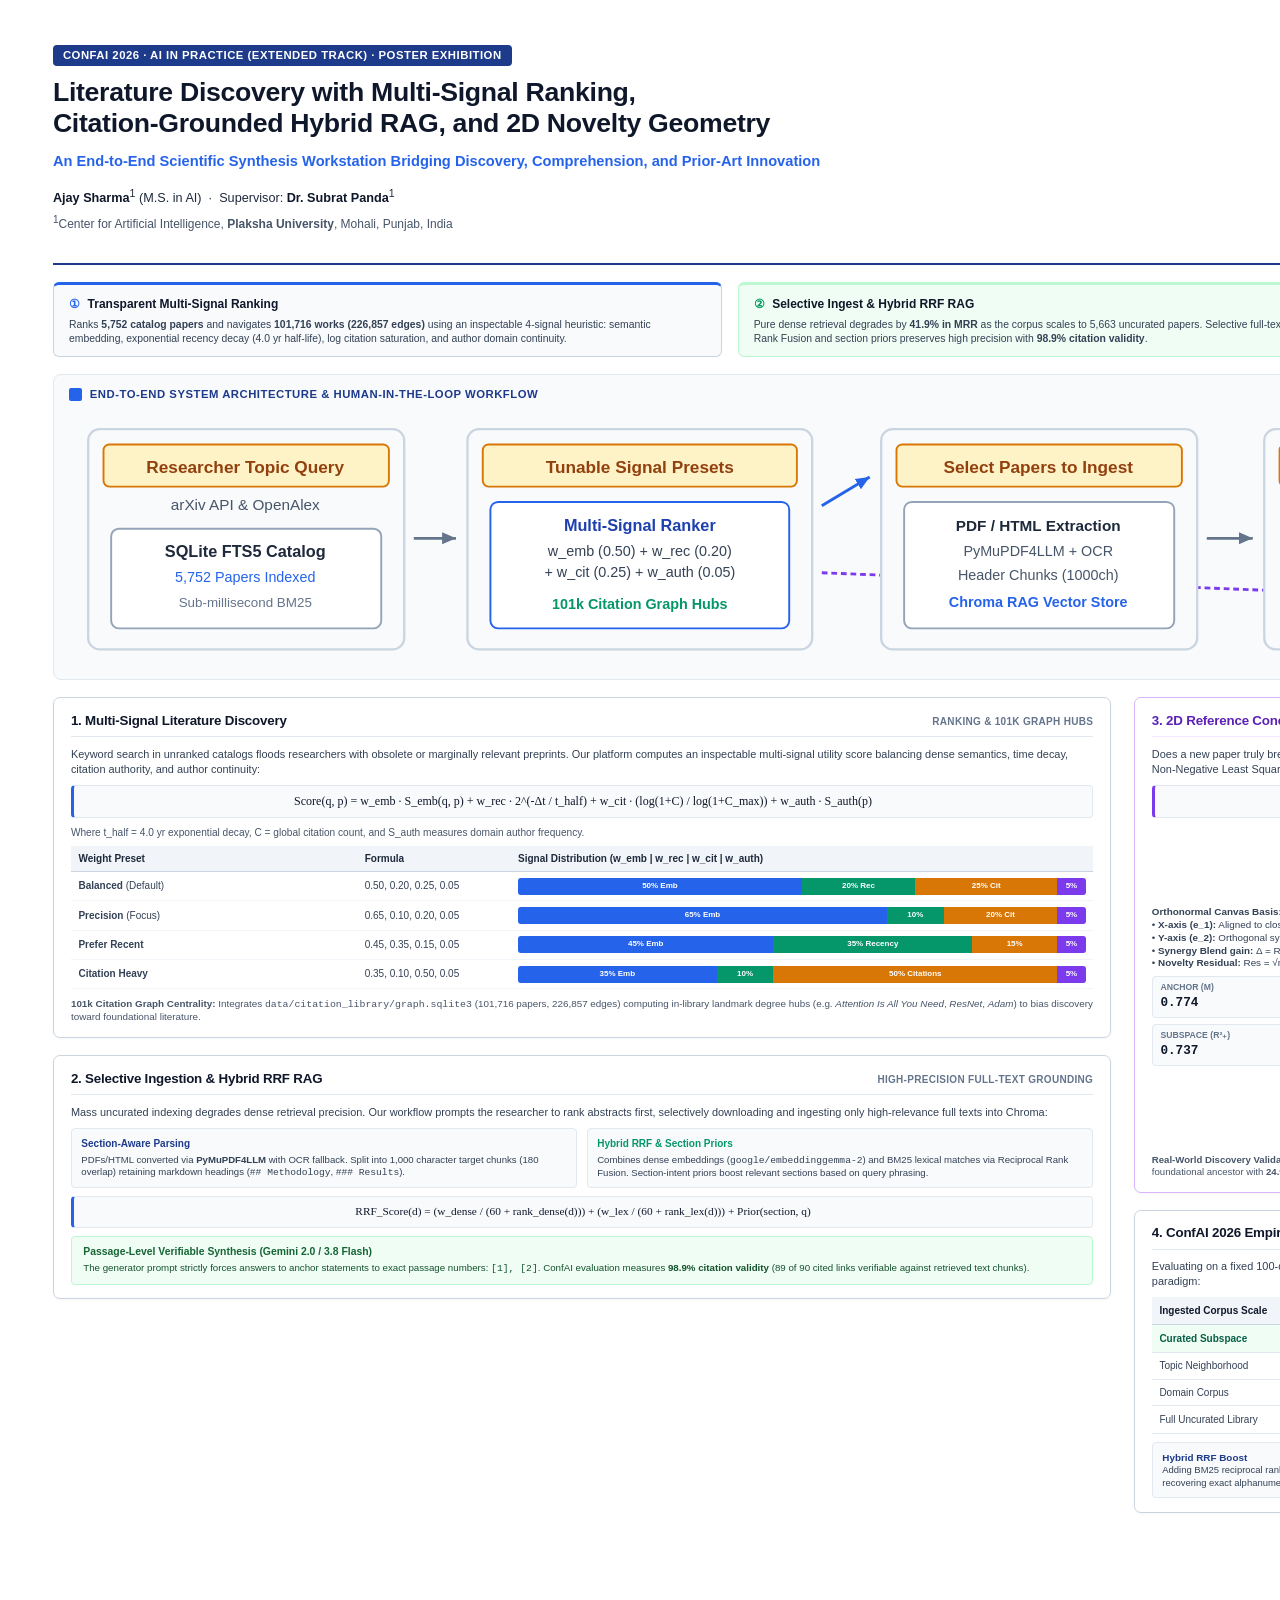
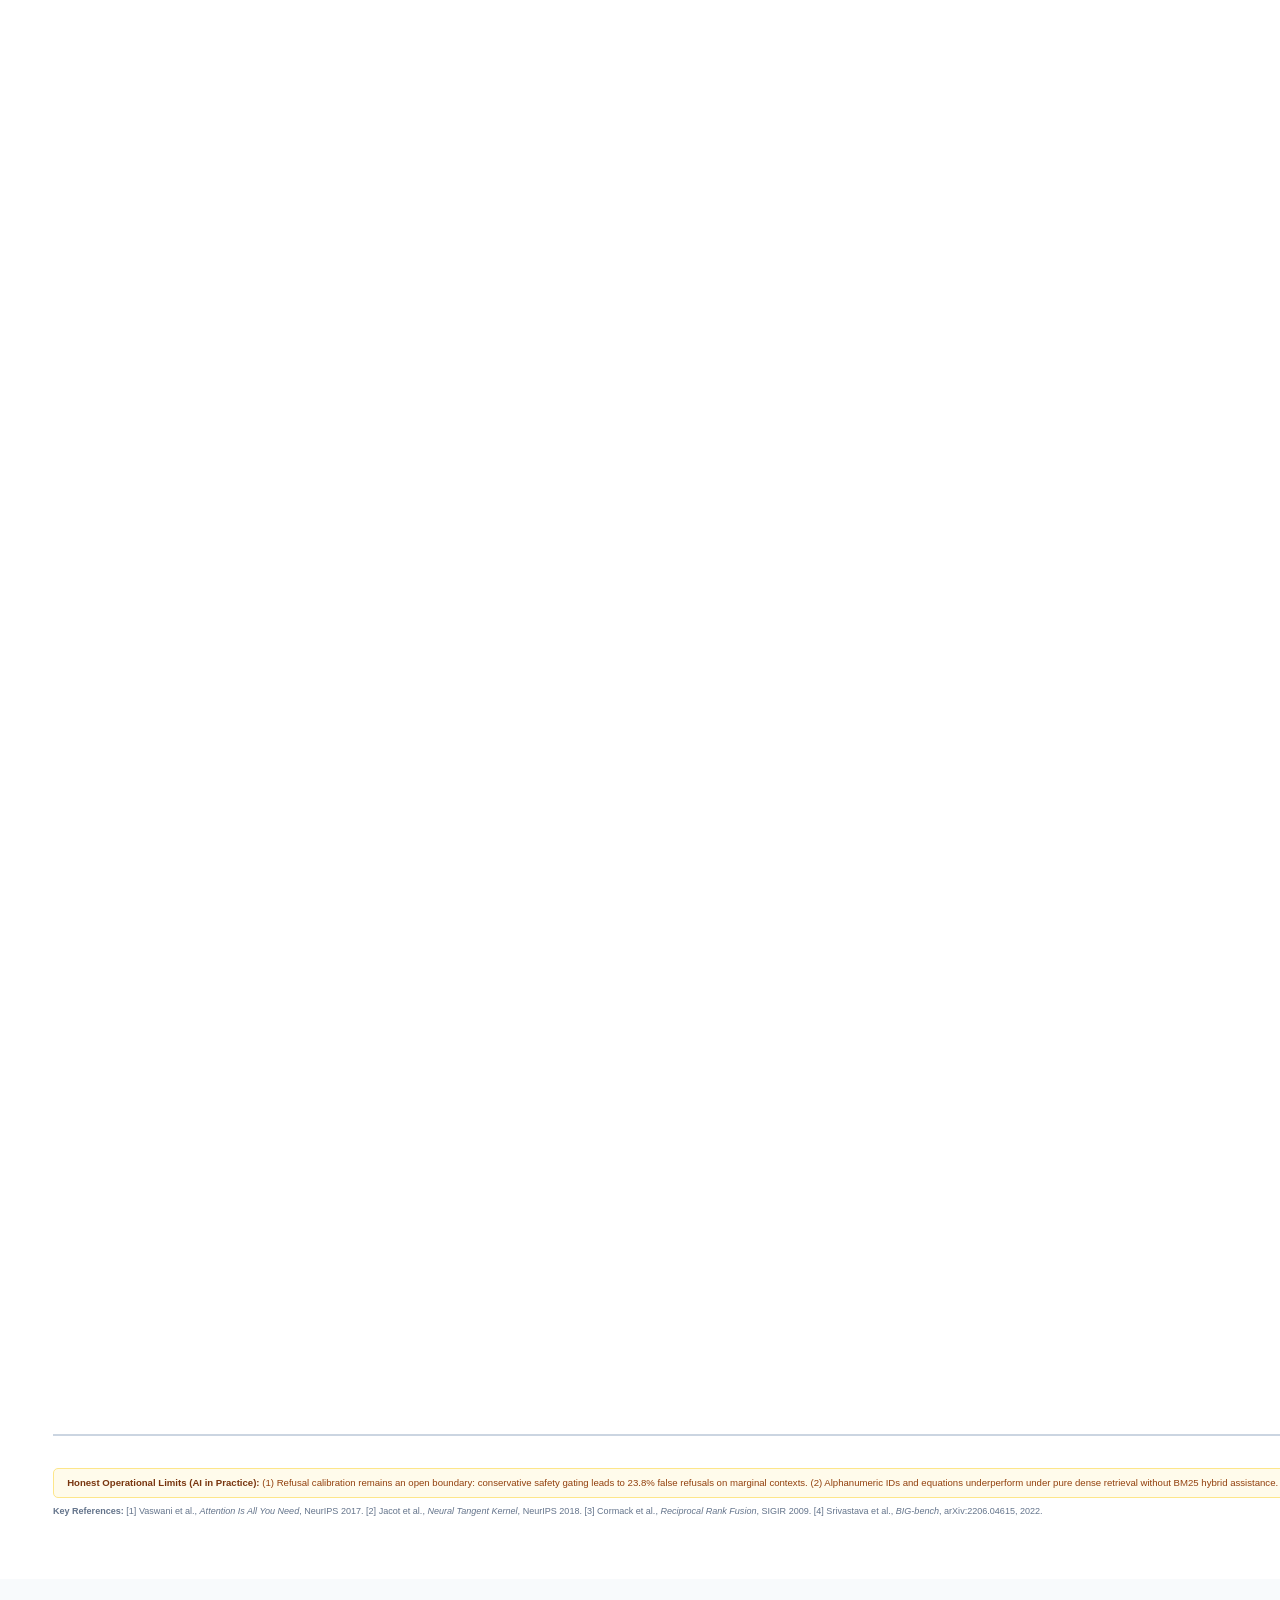
==== docs/confai/poster_2026/poster.html @ 949838c8 "docs(confai): add print-ready A1 poster deliverable package and update batch novelty report Deliver " ====
<!DOCTYPE html>
<html lang="en">
<head>
  <meta charset="UTF-8">
  <title>ConfAI 2026 Poster: Literature Discovery with Multi-Signal Ranking, Hybrid RAG, and 2D Novelty Geometry</title>
  <style>
    @page {
      size: 594mm 841mm;
      margin: 0;
    }
    * {
      box-sizing: border-box;
      margin: 0;
      padding: 0;
      -webkit-print-color-adjust: exact !important;
      print-color-adjust: exact !important;
    }
    body {
      width: 594mm;
      height: 841mm;
      margin: 0 auto;
      background: #f8fafc;
      font-family: -apple-system, BlinkMacSystemFont, "Segoe UI", Roboto, Helvetica, Arial, sans-serif;
      color: #0f172a;
      line-height: 1.35;
      font-size: 8.5pt;
    }
    .poster-container {
      width: 594mm;
      height: 841mm;
      padding: 12mm 14mm;
      display: flex;
      flex-direction: column;
      justify-content: space-between;
      background: #ffffff;
    }

    /* Header styling */
    .header {
      border-bottom: 2.5px solid #1e3a8a;
      padding-bottom: 8mm;
      display: flex;
      justify-content: space-between;
      align-items: flex-start;
      gap: 10mm;
    }
    .header-main {
      flex: 1;
    }
    .event-badge {
      display: inline-block;
      background: #1e3a8a;
      color: #ffffff;
      font-weight: 700;
      font-size: 8.5pt;
      letter-spacing: 0.5px;
      padding: 2.5px 10px;
      border-radius: 4px;
      text-transform: uppercase;
      margin-bottom: 3mm;
    }
    .title {
      font-size: 20pt;
      font-weight: 800;
      color: #0f172a;
      line-height: 1.15;
      margin-bottom: 3.5mm;
      letter-spacing: -0.3px;
    }
    .subtitle {
      font-size: 11pt;
      font-weight: 600;
      color: #2563eb;
      margin-bottom: 4mm;
    }
    .authors-line {
      font-size: 9.5pt;
      color: #1e293b;
    }
    .authors-line strong {
      color: #0f172a;
      font-weight: 700;
    }
    .inst-badge {
      font-size: 9pt;
      color: #475569;
      margin-top: 1.5mm;
    }
    .header-aside {
      display: flex;
      flex-direction: column;
      align-items: flex-end;
      gap: 2mm;
      min-width: 55mm;
    }
    .institution-pill {
      background: #f1f5f9;
      border: 1px solid #cbd5e1;
      padding: 3mm 5mm;
      border-radius: 6px;
      text-align: right;
    }
    .institution-pill .inst-name {
      font-weight: 800;
      font-size: 10pt;
      color: #0f172a;
    }
    .institution-pill .inst-dept {
      font-size: 8pt;
      color: #64748b;
    }

    /* Key Takeaways Bar */
    .takeaways-strip {
      display: grid;
      grid-template-columns: 1fr 1.15fr 1fr;
      gap: 4mm;
      margin: 4.5mm 0;
    }
    .takeaway-card {
      background: #f8fafc;
      border: 1.2px solid #cbd5e1;
      border-top: 3.5px solid #2563eb;
      border-radius: 6px;
      padding: 3mm 4mm;
    }
    .takeaway-card.accent {
      border-top-color: #059669;
      background: #f0fdf4;
      border-color: #bbf7d0;
    }
    .takeaway-card.novelty {
      border-top-color: #7c3aed;
      background: #faf5ff;
      border-color: #e9d5ff;
    }
    .takeaway-title {
      font-weight: 700;
      font-size: 9pt;
      color: #0f172a;
      margin-bottom: 1.5mm;
      display: flex;
      align-items: center;
      gap: 2mm;
    }
    .takeaway-desc {
      font-size: 7.8pt;
      color: #334155;
      line-height: 1.3;
    }

    /* Hero SVG Diagram Banner */
    .hero-banner {
      background: #f8fafc;
      border: 1.2px solid #e2e8f0;
      border-radius: 8px;
      padding: 3mm 4mm;
      margin-bottom: 4.5mm;
    }
    .section-tag {
      display: flex;
      justify-content: space-between;
      align-items: center;
      margin-bottom: 2mm;
    }
    .section-tag-title {
      font-size: 8.5pt;
      font-weight: 800;
      text-transform: uppercase;
      letter-spacing: 0.5px;
      color: #1e3a8a;
      display: flex;
      align-items: center;
      gap: 2mm;
    }
    .section-tag-title::before {
      content: "";
      width: 3.5mm;
      height: 3.5mm;
      background: #2563eb;
      border-radius: 2px;
    }
    .hero-legend {
      display: flex;
      gap: 4mm;
      font-size: 7.5pt;
      font-weight: 600;
    }
    .legend-item {
      display: flex;
      align-items: center;
      gap: 1.5mm;
    }
    .legend-box {
      width: 3mm;
      height: 3mm;
      border-radius: 2px;
    }
    .legend-human { background: #fef3c7; border: 1px solid #d97706; }
    .legend-auto { background: #dbeafe; border: 1px solid #2563eb; }
    .legend-storage { background: #e2e8f0; border: 1px solid #64748b; }

    /* Main Columns Layout */
    .main-columns {
      display: grid;
      grid-template-columns: 1fr 1fr;
      gap: 6mm;
      flex: 1;
    }
    .col {
      display: flex;
      flex-direction: column;
      gap: 4.5mm;
    }

    /* Panel Card Styles */
    .panel-card {
      background: #ffffff;
      border: 1.2px solid #cbd5e1;
      border-radius: 7px;
      padding: 3.5mm 4.5mm;
      box-shadow: 0 1px 3px rgba(15, 23, 42, 0.04);
    }
    .panel-header {
      border-bottom: 1.5px solid #e2e8f0;
      padding-bottom: 1.8mm;
      margin-bottom: 2.5mm;
      display: flex;
      justify-content: space-between;
      align-items: baseline;
    }
    .panel-title {
      font-size: 10pt;
      font-weight: 800;
      color: #0f172a;
      letter-spacing: -0.2px;
      display: flex;
      align-items: center;
      gap: 2mm;
    }
    .panel-kicker {
      font-size: 7.5pt;
      font-weight: 600;
      color: #64748b;
      text-transform: uppercase;
      letter-spacing: 0.3px;
    }

    /* Content Typography & Math */
    p.lead-text {
      font-size: 8.2pt;
      color: #334155;
      margin-bottom: 2.2mm;
      line-height: 1.35;
    }
    .formula-box {
      background: #f8fafc;
      border: 1px solid #e2e8f0;
      border-left: 3.5px solid #2563eb;
      border-radius: 4px;
      padding: 2mm 3.5mm;
      margin: 2mm 0;
      font-family: "Cambria Math", "STIX Two Math", "Times New Roman", serif;
      font-size: 9pt;
      color: #0f172a;
      display: flex;
      justify-content: center;
      align-items: center;
    }
    .formula-explanation {
      font-size: 7.6pt;
      color: #475569;
      line-height: 1.3;
      margin-bottom: 2mm;
    }

    /* Visual Weight Bars */
    .preset-table {
      width: 100%;
      border-collapse: collapse;
      margin-top: 1.5mm;
      font-size: 7.5pt;
    }
    .preset-table th {
      background: #f1f5f9;
      text-align: left;
      padding: 1.5mm 2mm;
      font-weight: 700;
      color: #1e293b;
      border-bottom: 1px solid #cbd5e1;
    }
    .preset-table td {
      padding: 1.5mm 2mm;
      border-bottom: 1px solid #f1f5f9;
      color: #334155;
    }
    .bar-wrap {
      display: flex;
      height: 4.5mm;
      border-radius: 3px;
      overflow: hidden;
      width: 100%;
      background: #e2e8f0;
    }
    .bar-seg {
      height: 100%;
      display: flex;
      align-items: center;
      justify-content: center;
      font-size: 6pt;
      font-weight: 700;
      color: #ffffff;
    }
    .seg-emb { background: #2563eb; }
    .seg-rec { background: #059669; }
    .seg-cit { background: #d97706; }
    .seg-auth { background: #7c3aed; }

    /* Data Tables */
    .data-table {
      width: 100%;
      border-collapse: collapse;
      font-size: 7.5pt;
      margin: 1.5mm 0;
    }
    .data-table th {
      background: #f1f5f9;
      padding: 1.8mm 2mm;
      text-align: left;
      font-weight: 700;
      color: #0f172a;
      border-bottom: 1.5px solid #cbd5e1;
    }
    .data-table td {
      padding: 1.6mm 2mm;
      border-bottom: 1px solid #e2e8f0;
      color: #334155;
    }
    .data-table tr.highlight {
      background: #f0fdf4;
      font-weight: 700;
    }
    .data-table tr.highlight td {
      color: #065f46;
    }
    .badge-win {
      display: inline-block;
      background: #dcfce7;
      color: #166534;
      padding: 1px 4px;
      border-radius: 3px;
      font-weight: 700;
      font-size: 6.5pt;
    }
    .badge-drop {
      display: inline-block;
      background: #fee2e2;
      color: #991b1b;
      padding: 1px 4px;
      border-radius: 3px;
      font-weight: 700;
      font-size: 6.5pt;
    }

    /* 2D Novelty Cone Layout */
    .novelty-grid {
      display: grid;
      grid-template-columns: 1fr 1.05fr;
      gap: 3.5mm;
      align-items: center;
    }
    .metric-pills {
      display: grid;
      grid-template-columns: 1fr 1fr;
      gap: 1.5mm;
      margin-top: 1.5mm;
    }
    .metric-pill {
      background: #f8fafc;
      border: 1px solid #e2e8f0;
      padding: 1.5mm 2mm;
      border-radius: 4px;
    }
    .metric-pill-label {
      font-size: 6.5pt;
      font-weight: 700;
      color: #64748b;
      text-transform: uppercase;
    }
    .metric-pill-val {
      font-size: 9.5pt;
      font-weight: 800;
      color: #0f172a;
      font-family: monospace;
    }

    /* Footer Strip */
    .footer-strip {
      border-top: 2px solid #cbd5e1;
      padding-top: 4.5mm;
      margin-top: 4mm;
      display: flex;
      justify-content: space-between;
      align-items: center;
      gap: 6mm;
    }
    .footer-left {
      flex: 1;
    }
    .limits-box {
      background: #fffbeb;
      border: 1px solid #fde68a;
      border-radius: 5px;
      padding: 2mm 3.5mm;
      font-size: 7.2pt;
      color: #92400e;
      line-height: 1.35;
      margin-bottom: 2mm;
    }
    .limits-box strong {
      color: #78350f;
    }
    .refs-line {
      font-size: 6.8pt;
      color: #64748b;
      line-height: 1.3;
    }
    .footer-qrs {
      display: flex;
      gap: 5mm;
      align-items: center;
    }
    .qr-block {
      display: flex;
      flex-direction: column;
      align-items: center;
      gap: 1.2mm;
    }
    .qr-svg {
      width: 17mm;
      height: 17mm;
      padding: 0.8mm;
      background: #ffffff;
      border: 1px solid #cbd5e1;
      border-radius: 4px;
    }
    .qr-label {
      font-size: 6.5pt;
      font-weight: 700;
      color: #1e293b;
      text-align: center;
    }
  </style>
</head>
<body>

<div class="poster-container">

  <!-- 1. HEADER -->
  <header class="header">
    <div class="header-main">
      <div class="event-badge">ConfAI 2026 · AI in Practice (Extended Track) · Poster Exhibition</div>
      <h1 class="title">Literature Discovery with Multi-Signal Ranking,<br>Citation-Grounded Hybrid RAG, and 2D Novelty Geometry</h1>
      <div class="subtitle">An End-to-End Scientific Synthesis Workstation Bridging Discovery, Comprehension, and Prior-Art Innovation</div>
      <div class="authors-line">
        <strong>Ajay Sharma</strong><sup>1</sup> (M.S. in AI) &nbsp;·&nbsp;
        Supervisor: <strong>Dr. Subrat Panda</strong><sup>1</sup>
      </div>
      <div class="inst-badge">
        <sup>1</sup>Center for Artificial Intelligence, <strong>Plaksha University</strong>, Mohali, Punjab, India
      </div>
    </div>
    <div class="header-aside">
      <div class="institution-pill">
        <div class="inst-name">Plaksha University</div>
        <div class="inst-dept">M.S. in Artificial Intelligence</div>
      </div>
      <div style="font-size: 7.5pt; color: #64748b; font-weight: 600; margin-top: 1mm;">
        Track: AI in Practice &nbsp;•&nbsp; 2026
      </div>
    </div>
  </header>

  <!-- 2. KEY TAKEAWAYS STRIP -->
  <div class="takeaways-strip">
    <div class="takeaway-card">
      <div class="takeaway-title">
        <span style="color:#2563eb;">①</span> Transparent Multi-Signal Ranking
      </div>
      <div class="takeaway-desc">
        Ranks <strong>5,752 catalog papers</strong> and navigates <strong>101,716 works (226,857 edges)</strong> using an inspectable 4-signal heuristic: semantic embedding, exponential recency decay (4.0 yr half-life), log citation saturation, and author domain continuity.
      </div>
    </div>
    <div class="takeaway-card accent">
      <div class="takeaway-title">
        <span style="color:#059669;">②</span> Selective Ingest &amp; Hybrid RRF RAG
      </div>
      <div class="takeaway-desc">
        Pure dense retrieval degrades by <strong>41.9% in MRR</strong> as the corpus scales to 5,663 uncurated papers. Selective full-text ingestion with dense + BM25 Reciprocal Rank Fusion and section priors preserves high precision with <strong>98.9% citation validity</strong>.
      </div>
    </div>
    <div class="takeaway-card novelty">
      <div class="takeaway-title">
        <span style="color:#7c3aed;">③</span> 2D Reference Cone Geometry
      </div>
      <div class="takeaway-desc">
        Non-Negative Least Squares (NNLS) cone projection into cited references decomposes paper innovation into Closest Parent (m), Multi-Parent Synergy Blend (&Delta;), Subspace Energy (R²₊), and Orthogonal Novelty Residual Gap (&radic;1-R²₊).
      </div>
    </div>
  </div>

  <!-- 3. HERO PIPELINE FIGURE (VECTOR SVG) -->
  <div class="hero-banner">
    <div class="section-tag">
      <div class="section-tag-title">End-to-End System Architecture &amp; Human-in-the-Loop Workflow</div>
      <div class="hero-legend">
        <div class="legend-item"><div class="legend-box legend-human"></div> Human Decision Point</div>
        <div class="legend-item"><div class="legend-box legend-auto"></div> Automated Engine</div>
        <div class="legend-item"><div class="legend-box legend-storage"></div> Structured Store</div>
      </div>
    </div>
    
    <!-- Vector Pipeline SVG -->
    <svg viewBox="0 0 1100 135" style="width: 100%; height: auto; display: block;" xmlns="http://www.w3.org/2000/svg">
      <defs>
        <marker id="arr" viewBox="0 0 10 10" refX="8" refY="5" markerWidth="6" markerHeight="6" orient="auto-start-reverse">
          <path d="M 0 1.5 L 8 5 L 0 8.5 z" fill="#64748b" />
        </marker>
        <marker id="arr-blue" viewBox="0 0 10 10" refX="8" refY="5" markerWidth="6" markerHeight="6" orient="auto-start-reverse">
          <path d="M 0 1.5 L 8 5 L 0 8.5 z" fill="#2563eb" />
        </marker>
      </defs>

      <!-- Stage 1: Discovery & Catalog -->
      <g transform="translate(10, 10)">
        <rect x="0" y="0" width="165" height="115" rx="6" fill="#f8fafc" stroke="#cbd5e1" stroke-width="1.2" />
        <rect x="8" y="8" width="149" height="22" rx="3" fill="#fef3c7" stroke="#d97706" stroke-width="1" />
        <text x="82" y="23" font-size="9" font-weight="700" text-anchor="middle" fill="#92400e">Researcher Topic Query</text>
        <text x="82" y="42" font-size="8" text-anchor="middle" fill="#475569">arXiv API &amp; OpenAlex</text>
        <rect x="12" y="52" width="141" height="52" rx="4" fill="#ffffff" stroke="#94a3b8" stroke-width="1" />
        <text x="82" y="67" font-size="8.5" font-weight="700" text-anchor="middle" fill="#1e293b">SQLite FTS5 Catalog</text>
        <text x="82" y="80" font-size="7.5" text-anchor="middle" fill="#2563eb">5,752 Papers Indexed</text>
        <text x="82" y="93" font-size="7" text-anchor="middle" fill="#64748b">Sub-millisecond BM25</text>
      </g>

      <!-- Arrow 1 -> 2 -->
      <line x1="180" y1="67" x2="202" y2="67" stroke="#64748b" stroke-width="1.5" marker-end="url(#arr)" />

      <!-- Stage 2: Multi-Signal Ranking -->
      <g transform="translate(208, 10)">
        <rect x="0" y="0" width="180" height="115" rx="6" fill="#f8fafc" stroke="#cbd5e1" stroke-width="1.2" />
        <rect x="8" y="8" width="164" height="22" rx="3" fill="#fef3c7" stroke="#d97706" stroke-width="1" />
        <text x="90" y="23" font-size="9" font-weight="700" text-anchor="middle" fill="#92400e">Tunable Signal Presets</text>
        <rect x="12" y="38" width="156" height="66" rx="4" fill="#ffffff" stroke="#2563eb" stroke-width="1" />
        <text x="90" y="53" font-size="8.5" font-weight="700" text-anchor="middle" fill="#1e40af">Multi-Signal Ranker</text>
        <text x="90" y="66" font-size="7.5" text-anchor="middle" fill="#334155">w_emb (0.50) + w_rec (0.20)</text>
        <text x="90" y="77" font-size="7.5" text-anchor="middle" fill="#334155">+ w_cit (0.25) + w_auth (0.05)</text>
        <text x="90" y="94" font-size="7.5" font-weight="700" text-anchor="middle" fill="#059669">101k Citation Graph Hubs</text>
      </g>

      <!-- Arrow 2 -> 3 (Split: Selective Ingest OR Novelty Geometry) -->
      <line x1="393" y1="50" x2="418" y2="35" stroke="#2563eb" stroke-width="1.5" marker-end="url(#arr-blue)" />
      <line x1="393" y1="85" x2="775" y2="100" stroke="#7c3aed" stroke-width="1.5" stroke-dasharray="3,2" marker-end="url(#arr)" />

      <!-- Stage 3: Selective Ingestion -->
      <g transform="translate(424, 10)">
        <rect x="0" y="0" width="165" height="115" rx="6" fill="#f8fafc" stroke="#cbd5e1" stroke-width="1.2" />
        <rect x="8" y="8" width="149" height="22" rx="3" fill="#fef3c7" stroke="#d97706" stroke-width="1" />
        <text x="82" y="23" font-size="9" font-weight="700" text-anchor="middle" fill="#92400e">Select Papers to Ingest</text>
        <rect x="12" y="38" width="141" height="66" rx="4" fill="#ffffff" stroke="#94a3b8" stroke-width="1" />
        <text x="82" y="53" font-size="8" font-weight="700" text-anchor="middle" fill="#1e293b">PDF / HTML Extraction</text>
        <text x="82" y="66" font-size="7.5" text-anchor="middle" fill="#475569">PyMuPDF4LLM + OCR</text>
        <text x="82" y="79" font-size="7.5" text-anchor="middle" fill="#475569">Header Chunks (1000ch)</text>
        <text x="82" y="93" font-size="7.5" font-weight="700" text-anchor="middle" fill="#2563eb">Chroma RAG Vector Store</text>
      </g>

      <!-- Arrow 3 -> 4 -->
      <line x1="594" y1="67" x2="618" y2="67" stroke="#64748b" stroke-width="1.5" marker-end="url(#arr)" />

      <!-- Stage 4: Hybrid RRF RAG & Generation -->
      <g transform="translate(624, 10)">
        <rect x="0" y="0" width="180" height="115" rx="6" fill="#f8fafc" stroke="#cbd5e1" stroke-width="1.2" />
        <rect x="8" y="8" width="164" height="22" rx="3" fill="#fef3c7" stroke="#d97706" stroke-width="1" />
        <text x="90" y="23" font-size="9" font-weight="700" text-anchor="middle" fill="#92400e">Researcher Question</text>
        <rect x="12" y="38" width="156" height="66" rx="4" fill="#ffffff" stroke="#059669" stroke-width="1" />
        <text x="90" y="53" font-size="8.5" font-weight="700" text-anchor="middle" fill="#065f46">Hybrid RRF + Section Priors</text>
        <text x="90" y="66" font-size="7.5" text-anchor="middle" fill="#334155">Dense + BM25 Lexical Fusion</text>
        <text x="90" y="79" font-size="7.5" text-anchor="middle" fill="#2563eb">Gemini Grounded Synthesis</text>
        <text x="90" y="94" font-size="7.5" font-weight="700" text-anchor="middle" fill="#059669">98.9% Passage Citations [1][2]</text>
      </g>

      <!-- Arrow 4 -> 5 -->
      <line x1="809" y1="67" x2="833" y2="67" stroke="#64748b" stroke-width="1.5" marker-end="url(#arr)" />

      <!-- Stage 5: 2D Novelty Cone Geometry -->
      <g transform="translate(839, 10)">
        <rect x="0" y="0" width="250" height="115" rx="6" fill="#faf5ff" stroke="#d8b4fe" stroke-width="1.2" />
        <rect x="8" y="8" width="234" height="22" rx="3" fill="#ede9fe" stroke="#7c3aed" stroke-width="1" />
        <text x="125" y="23" font-size="8.5" font-weight="700" text-anchor="middle" fill="#5b21b6">2D Novelty Geometry Subspace</text>
        <rect x="12" y="38" width="226" height="66" rx="4" fill="#ffffff" stroke="#7c3aed" stroke-width="1" />
        <text x="125" y="53" font-size="8.5" font-weight="700" text-anchor="middle" fill="#6d28d9">NNLS Reference Cone Projection</text>
        <text x="125" y="66" font-size="7.5" text-anchor="middle" fill="#475569">S2 + OpenAlex + arXiv HTML (706 refs)</text>
        <text x="125" y="79" font-size="7.5" font-weight="700" text-anchor="middle" fill="#0f172a">m=0.774 &nbsp;|&nbsp; &Delta;=0.138 &nbsp;|&nbsp; R²₊=0.737</text>
        <text x="125" y="94" font-size="7.5" font-weight="700" text-anchor="middle" fill="#7c3aed">Interactive HTML5 Canvas :8000</text>
      </g>
    </svg>
  </div>

  <!-- 4. MAIN TWO-COLUMN BODY -->
  <div class="main-columns">

    <!-- LEFT COLUMN: Ranking & Hybrid RAG -->
    <div class="col">

      <!-- PANEL 1: Multi-Signal Ranking -->
      <div class="panel-card">
        <div class="panel-header">
          <div class="panel-title">1. Multi-Signal Literature Discovery</div>
          <div class="panel-kicker">Ranking &amp; 101k Graph Hubs</div>
        </div>
        <p class="lead-text">
          Keyword search in unranked catalogs floods researchers with obsolete or marginally relevant preprints. Our platform computes an inspectable multi-signal utility score balancing dense semantics, time decay, citation authority, and author continuity:
        </p>
        
        <div class="formula-box">
          Score(q, p) = w_emb · S_emb(q, p) + w_rec · 2^(-&Delta;t / t_half) + w_cit · (log(1+C) / log(1+C_max)) + w_auth · S_auth(p)
        </div>
        <div class="formula-explanation">
          Where t_half = 4.0 yr exponential decay, C = global citation count, and S_auth measures domain author frequency.
        </div>

        <!-- Presets Table & Visual Bars -->
        <table class="preset-table">
          <thead>
            <tr>
              <th style="width: 28%;">Weight Preset</th>
              <th style="width: 15%;">Formula</th>
              <th style="width: 57%;">Signal Distribution (w_emb | w_rec | w_cit | w_auth)</th>
            </tr>
          </thead>
          <tbody>
            <tr>
              <td><strong>Balanced</strong> (Default)</td>
              <td>0.50, 0.20, 0.25, 0.05</td>
              <td>
                <div class="bar-wrap">
                  <div class="bar-seg seg-emb" style="width: 50%;">50% Emb</div>
                  <div class="bar-seg seg-rec" style="width: 20%;">20% Rec</div>
                  <div class="bar-seg seg-cit" style="width: 25%;">25% Cit</div>
                  <div class="bar-seg seg-auth" style="width: 5%;">5%</div>
                </div>
              </td>
            </tr>
            <tr>
              <td><strong>Precision</strong> (Focus)</td>
              <td>0.65, 0.10, 0.20, 0.05</td>
              <td>
                <div class="bar-wrap">
                  <div class="bar-seg seg-emb" style="width: 65%;">65% Emb</div>
                  <div class="bar-seg seg-rec" style="width: 10%;">10%</div>
                  <div class="bar-seg seg-cit" style="width: 20%;">20% Cit</div>
                  <div class="bar-seg seg-auth" style="width: 5%;">5%</div>
                </div>
              </td>
            </tr>
            <tr>
              <td><strong>Prefer Recent</strong></td>
              <td>0.45, 0.35, 0.15, 0.05</td>
              <td>
                <div class="bar-wrap">
                  <div class="bar-seg seg-emb" style="width: 45%;">45% Emb</div>
                  <div class="bar-seg seg-rec" style="width: 35%;">35% Recency</div>
                  <div class="bar-seg seg-cit" style="width: 15%;">15%</div>
                  <div class="bar-seg seg-auth" style="width: 5%;">5%</div>
                </div>
              </td>
            </tr>
            <tr>
              <td><strong>Citation Heavy</strong></td>
              <td>0.35, 0.10, 0.50, 0.05</td>
              <td>
                <div class="bar-wrap">
                  <div class="bar-seg seg-emb" style="width: 35%;">35% Emb</div>
                  <div class="bar-seg seg-rec" style="width: 10%;">10%</div>
                  <div class="bar-seg seg-cit" style="width: 50%;">50% Citations</div>
                  <div class="bar-seg seg-auth" style="width: 5%;">5%</div>
                </div>
              </td>
            </tr>
          </tbody>
        </table>

        <div style="margin-top: 2.2mm; font-size: 7.4pt; color: #475569; line-height: 1.3;">
          <strong>101k Citation Graph Centrality:</strong> Integrates <code>data/citation_library/graph.sqlite3</code> (101,716 papers, 226,857 edges) computing in-library landmark degree hubs (e.g. <em>Attention Is All You Need</em>, <em>ResNet</em>, <em>Adam</em>) to bias discovery toward foundational literature.
        </div>
      </div>

      <!-- PANEL 2: Selective Ingestion & Hybrid RAG -->
      <div class="panel-card">
        <div class="panel-header">
          <div class="panel-title">2. Selective Ingestion &amp; Hybrid RRF RAG</div>
          <div class="panel-kicker">High-Precision Full-Text Grounding</div>
        </div>
        <p class="lead-text">
          Mass uncurated indexing degrades dense retrieval precision. Our workflow prompts the researcher to rank abstracts first, selectively downloading and ingesting only high-relevance full texts into Chroma:
        </p>

        <div style="display: grid; grid-template-columns: 1fr 1fr; gap: 2.5mm; margin: 1.5mm 0;">
          <div style="background: #f8fafc; border: 1px solid #e2e8f0; padding: 2mm 2.5mm; border-radius: 4px;">
            <div style="font-weight: 700; font-size: 7.5pt; color: #1e3a8a; margin-bottom: 1mm;">Section-Aware Parsing</div>
            <div style="font-size: 7.2pt; color: #334155; line-height: 1.3;">
              PDFs/HTML converted via <strong>PyMuPDF4LLM</strong> with OCR fallback. Split into 1,000 character target chunks (180 overlap) retaining markdown headings (<code>## Methodology</code>, <code>### Results</code>).
            </div>
          </div>
          <div style="background: #f8fafc; border: 1px solid #e2e8f0; padding: 2mm 2.5mm; border-radius: 4px;">
            <div style="font-weight: 700; font-size: 7.5pt; color: #059669; margin-bottom: 1mm;">Hybrid RRF &amp; Section Priors</div>
            <div style="font-size: 7.2pt; color: #334155; line-height: 1.3;">
              Combines dense embeddings (<code>google/embeddinggemma-2</code>) and BM25 lexical matches via Reciprocal Rank Fusion. Section-intent priors boost relevant sections based on query phrasing.
            </div>
          </div>
        </div>

        <div class="formula-box" style="font-size: 8.5pt;">
          RRF_Score(d) = (w_dense / (60 + rank_dense(d))) + (w_lex / (60 + rank_lex(d))) + Prior(section, q)
        </div>

        <div style="background: #f0fdf4; border: 1px solid #bbf7d0; border-radius: 4px; padding: 2.2mm 3mm; margin-top: 2mm;">
          <div style="font-size: 7.8pt; font-weight: 700; color: #166534; margin-bottom: 0.8mm;">
            Passage-Level Verifiable Synthesis (Gemini 2.0 / 3.8 Flash)
          </div>
          <div style="font-size: 7.3pt; color: #14532d; line-height: 1.3;">
            The generator prompt strictly forces answers to anchor statements to exact passage numbers: <code>[1], [2]</code>. ConfAI evaluation measures <strong>98.9% citation validity</strong> (89 of 90 cited links verifiable against retrieved text chunks).
          </div>
        </div>
      </div>

    </div>

    <!-- RIGHT COLUMN: 2D Novelty Geometry & ConfAI Benchmarks -->
    <div class="col">

      <!-- PANEL 3: 2D Novelty Cone Geometry -->
      <div class="panel-card" style="border-color: #d8b4fe;">
        <div class="panel-header" style="border-bottom-color: #f3e8ff;">
          <div class="panel-title" style="color: #5b21b6;">3. 2D Reference Cone Geometry</div>
          <div class="panel-kicker" style="color: #7c3aed;">Subspace Innovation Decomposition</div>
        </div>
        <p class="lead-text">
          Does a new paper truly break ground, synthesize disparate lineages, or simply make an incremental step? We project normalized paper vector <strong>x</strong> into the convex cone of its cited references <strong>Y = [y_1, ..., y_k]</strong> via Non-Negative Least Squares:
        </p>

        <div class="formula-box" style="border-left-color: #7c3aed;">
          &lambda;* = argmin_{&lambda; &ge; 0} || x - Y &lambda; ||&sup2;, &nbsp;&nbsp;&nbsp; x&#770; = Y &lambda;*, &nbsp;&nbsp;&nbsp; R&sup2;_+ = || x&#770; ||&sup2; &in; [0, 1]
        </div>

        <!-- 2D Canvas Diagram + Math Breakdown -->
        <div class="novelty-grid">
          <div>
            <div style="font-size: 7.4pt; color: #334155; line-height: 1.3;">
              <strong>Orthonormal Canvas Basis:</strong><br>
              • <strong>X-axis (e_1):</strong> Aligned to closest parent y_{m*}, plotted at (1, 0).<br>
              • <strong>Y-axis (e_2):</strong> Orthogonal synergy vector u / ||u||.<br>
              • <strong>Synergy Blend gain:</strong> &Delta; = R&sup2;_+ - max(m, 0)&sup2;.<br>
              • <strong>Novelty Residual:</strong> Res = &radic;max(0, 1 - R&sup2;_+).
            </div>
            
            <div class="metric-pills">
              <div class="metric-pill">
                <div class="metric-pill-label">Anchor (m)</div>
                <div class="metric-pill-val">0.774</div>
              </div>
              <div class="metric-pill">
                <div class="metric-pill-label">Synergy (&Delta;)</div>
                <div class="metric-pill-val">0.138</div>
              </div>
              <div class="metric-pill">
                <div class="metric-pill-label">Subspace (R&sup2;₊)</div>
                <div class="metric-pill-val">0.737</div>
              </div>
              <div class="metric-pill">
                <div class="metric-pill-label">Residual Gap</div>
                <div class="metric-pill-val">0.513</div>
              </div>
            </div>
          </div>

          <!-- Vector SVG of 2D Novelty Cone -->
          <svg viewBox="0 0 210 130" style="width: 100%; height: auto; background: #faf5ff; border: 1px solid #e9d5ff; border-radius: 5px;">
            <!-- Unit Circle Arc -->
            <path d="M 30,110 A 80,80 0 0 0 110,30" fill="none" stroke="#cbd5e1" stroke-width="1.2" stroke-dasharray="3,2" />
            <text x="75" y="45" font-size="6" fill="#94a3b8">Unit Hypersphere (||x||=1)</text>

            <!-- Axes -->
            <line x1="30" y1="110" x2="135" y2="110" stroke="#475569" stroke-width="1.5" />
            <line x1="30" y1="110" x2="30" y2="15" stroke="#475569" stroke-width="1.5" />
            <text x="138" y="113" font-size="6.5" font-weight="700" fill="#1e293b">e_1 (Dominant Ancestor)</text>
            <text x="32" y="12" font-size="6.5" font-weight="700" fill="#1e293b">e_2 (Synergy Axis)</text>

            <!-- Origin -->
            <circle cx="30" cy="110" r="2.5" fill="#475569" />

            <!-- Closest Parent (1, 0) at x=110, y=110 -->
            <circle cx="110" cy="110" r="4.5" fill="#7c3aed" />
            <text x="110" y="122" font-size="6.5" font-weight="700" text-anchor="middle" fill="#7c3aed">y_{m*} (1, 0)</text>

            <!-- Other Active Parent Dots -->
            <circle cx="78" cy="72" r="3" fill="#9333ea" opacity="0.8" />
            <circle cx="62" cy="85" r="3" fill="#9333ea" opacity="0.8" />
            <circle cx="95" cy="98" r="2.2" fill="#94a3b8" opacity="0.6" />
            <circle cx="85" cy="102" r="2.2" fill="#94a3b8" opacity="0.6" />

            <!-- Reconstruction vector x_hat: x = 30 + 0.774*80 = 92, y = 110 - sqrt(0.138)*80 = 110 - 29.7 = 80 -->
            <line x1="30" y1="110" x2="92" y2="80" stroke="#0891b2" stroke-width="2" />
            <circle cx="92" cy="80" r="4.5" fill="#0891b2" />
            <circle cx="92" cy="80" r="7" fill="none" stroke="#0891b2" stroke-width="1" opacity="0.5" />
            <text x="96" y="76" font-size="7" font-weight="800" fill="#0e7490">x&#770; (Blend)</text>

            <!-- Orthogonal Residual Line to unit circle -->
            <line x1="92" y1="80" x2="106" y2="48" stroke="#d97706" stroke-width="1.5" stroke-dasharray="2,2" />
            <circle cx="106" cy="48" r="3" fill="#d97706" />
            <text x="111" y="47" font-size="6" font-weight="700" fill="#b45309">Residual (&radic;1-R&sup2;₊)</text>
          </svg>
        </div>

        <div style="margin-top: 2mm; font-size: 7.2pt; color: #475569; line-height: 1.3;">
          <strong>Real-World Discovery Validation:</strong> Evaluated on <em>BIG-bench</em> (arXiv:2206.04615). Our multi-tier citation resolver parsed <strong>706 references</strong> directly from arXiv HTML; NNLS attribution correctly identified <em>BERT</em> (arXiv:1810.04805) as the top foundational ancestor with <strong>24.9% attribution share</strong>.
        </div>
      </div>

      <!-- PANEL 4: ConfAI 2026 Evaluation & Scaling Sweeps -->
      <div class="panel-card">
        <div class="panel-header">
          <div class="panel-title">4. ConfAI 2026 Empirical Evaluation</div>
          <div class="panel-kicker">Scaling Laws &amp; Retrieval Quality</div>
        </div>
        <p class="lead-text">
          Evaluating on a fixed 100-question gold benchmark reveals the <strong>Index Scaling Law</strong>: pure dense retrieval degrades drastically as uncurated documents are added, establishing the necessity of our selective-ingest paradigm:
        </p>

        <!-- Benchmark Table -->
        <table class="data-table">
          <thead>
            <tr>
              <th>Ingested Corpus Scale</th>
              <th>Papers (N)</th>
              <th>Chunks</th>
              <th>Mean MRR</th>
              <th>95% Bootstrap CI</th>
              <th>Recall@k</th>
              <th>Hit@1</th>
            </tr>
          </thead>
          <tbody>
            <tr class="highlight">
              <td><strong>Curated Subspace</strong></td>
              <td>10</td>
              <td>~1,725</td>
              <td><strong>0.786</strong></td>
              <td>[0.702, 0.863]</td>
              <td><strong>0.888</strong></td>
              <td><strong>0.725</strong> <span class="badge-win">Peak</span></td>
            </tr>
            <tr>
              <td>Topic Neighborhood</td>
              <td>100</td>
              <td>~9,800</td>
              <td>0.757</td>
              <td>[0.658, 0.842]</td>
              <td>0.825</td>
              <td>0.713</td>
            </tr>
            <tr>
              <td>Domain Corpus</td>
              <td>1,000</td>
              <td>~98,000</td>
              <td>0.638</td>
              <td>[0.546, 0.740]</td>
              <td>0.725</td>
              <td>0.588</td>
            </tr>
            <tr>
              <td>Full Uncurated Library</td>
              <td>5,663</td>
              <td>551,743</td>
              <td>0.457</td>
              <td>[0.360, 0.549]</td>
              <td>0.638</td>
              <td>0.350 <span class="badge-drop">-51.7%</span></td>
            </tr>
          </tbody>
        </table>

        <div style="display: grid; grid-template-columns: 1fr 1fr; gap: 2.5mm; margin-top: 2.2mm;">
          <div style="background: #f8fafc; border: 1px solid #e2e8f0; padding: 2mm 2.5mm; border-radius: 4px;">
            <div style="font-weight: 700; font-size: 7.4pt; color: #1e3a8a;">Hybrid RRF Boost</div>
            <div style="font-size: 7.1pt; color: #334155;">
              Adding BM25 reciprocal rank fusion and section priors lifts dense MRR from <strong>0.574 &rarr; 0.612</strong> (+6.6%), directly recovering exact alphanumeric identifier queries.
            </div>
          </div>
          <div style="background: #f8fafc; border: 1px solid #e2e8f0; padding: 2mm 2.5mm; border-radius: 4px;">
            <div style="font-weight: 700; font-size: 7.4pt; color: #059669;">Attribution Integrity</div>
            <div style="font-size: 7.1pt; color: #334155;">
              <strong>98.9% citation validity</strong> (89/90 cited statements verified). Rejection recall reaches <strong>65.0%</strong> on out-of-scope unanswerable questions.
            </div>
          </div>
        </div>
      </div>

    </div>
  </div>

  <!-- 5. FOOTER & LIMITS -->
  <footer class="footer-strip">
    <div class="footer-left">
      <div class="limits-box">
        <strong>Honest Operational Limits (AI in Practice):</strong> (1) Refusal calibration remains an open boundary: conservative safety gating leads to 23.8% false refusals on marginal contexts. (2) Alphanumeric IDs and equations underperform under pure dense retrieval without BM25 hybrid assistance. (3) 2B-parameter local embeddings require proactive Metal cache draining on Apple Silicon.
      </div>
      <div class="refs-line">
        <strong>Key References:</strong> [1] Vaswani et al., <em>Attention Is All You Need</em>, NeurIPS 2017. [2] Jacot et al., <em>Neural Tangent Kernel</em>, NeurIPS 2018. [3] Cormack et al., <em>Reciprocal Rank Fusion</em>, SIGIR 2009. [4] Srivastava et al., <em>BIG-bench</em>, arXiv:2206.04615, 2022.
      </div>
    </div>
    
    <div class="footer-qrs">
      <div class="qr-block">
        <div class="qr-svg"><svg xmlns="http://www.w3.org/2000/svg" version="1.1" width="232" height="232">
	<!-- Created with https://api.qrserver.com (QR Code API, see goQR.me/api for information) -->
	<title>QR Code</title>
	<desc>https://github.com/NatalTiger26/ArXiv_Paper_Suggester</desc>
	<rect style="fill:rgb(255, 255, 255);fill-opacity:1" x="0" y="0" width="232" height="232" />
	<g id="elements">
		<path style="fill:rgb(0, 0, 0)" d="M 0,0 l 8,0 0,8 -8,0 z M 8,0 l 8,0 0,8 -8,0 z M 16,0 l 8,0 0,8 -8,0 z M 24,0 l 8,0 0,8 -8,0 z M 32,0 l 8,0 0,8 -8,0 z M 40,0 l 8,0 0,8 -8,0 z M 48,0 l 8,0 0,8 -8,0 z M 72,0 l 8,0 0,8 -8,0 z M 80,0 l 8,0 0,8 -8,0 z M 88,0 l 8,0 0,8 -8,0 z M 112,0 l 8,0 0,8 -8,0 z M 128,0 l 8,0 0,8 -8,0 z M 144,0 l 8,0 0,8 -8,0 z M 152,0 l 8,0 0,8 -8,0 z M 160,0 l 8,0 0,8 -8,0 z M 176,0 l 8,0 0,8 -8,0 z M 184,0 l 8,0 0,8 -8,0 z M 192,0 l 8,0 0,8 -8,0 z M 200,0 l 8,0 0,8 -8,0 z M 208,0 l 8,0 0,8 -8,0 z M 216,0 l 8,0 0,8 -8,0 z M 224,0 l 8,0 0,8 -8,0 z M 0,8 l 8,0 0,8 -8,0 z M 48,8 l 8,0 0,8 -8,0 z M 64,8 l 8,0 0,8 -8,0 z M 72,8 l 8,0 0,8 -8,0 z M 80,8 l 8,0 0,8 -8,0 z M 104,8 l 8,0 0,8 -8,0 z M 112,8 l 8,0 0,8 -8,0 z M 120,8 l 8,0 0,8 -8,0 z M 128,8 l 8,0 0,8 -8,0 z M 144,8 l 8,0 0,8 -8,0 z M 176,8 l 8,0 0,8 -8,0 z M 224,8 l 8,0 0,8 -8,0 z M 0,16 l 8,0 0,8 -8,0 z M 16,16 l 8,0 0,8 -8,0 z M 24,16 l 8,0 0,8 -8,0 z M 32,16 l 8,0 0,8 -8,0 z M 48,16 l 8,0 0,8 -8,0 z M 72,16 l 8,0 0,8 -8,0 z M 88,16 l 8,0 0,8 -8,0 z M 96,16 l 8,0 0,8 -8,0 z M 120,16 l 8,0 0,8 -8,0 z M 160,16 l 8,0 0,8 -8,0 z M 176,16 l 8,0 0,8 -8,0 z M 192,16 l 8,0 0,8 -8,0 z M 200,16 l 8,0 0,8 -8,0 z M 208,16 l 8,0 0,8 -8,0 z M 224,16 l 8,0 0,8 -8,0 z M 0,24 l 8,0 0,8 -8,0 z M 16,24 l 8,0 0,8 -8,0 z M 24,24 l 8,0 0,8 -8,0 z M 32,24 l 8,0 0,8 -8,0 z M 48,24 l 8,0 0,8 -8,0 z M 64,24 l 8,0 0,8 -8,0 z M 80,24 l 8,0 0,8 -8,0 z M 112,24 l 8,0 0,8 -8,0 z M 136,24 l 8,0 0,8 -8,0 z M 160,24 l 8,0 0,8 -8,0 z M 176,24 l 8,0 0,8 -8,0 z M 192,24 l 8,0 0,8 -8,0 z M 200,24 l 8,0 0,8 -8,0 z M 208,24 l 8,0 0,8 -8,0 z M 224,24 l 8,0 0,8 -8,0 z M 0,32 l 8,0 0,8 -8,0 z M 16,32 l 8,0 0,8 -8,0 z M 24,32 l 8,0 0,8 -8,0 z M 32,32 l 8,0 0,8 -8,0 z M 48,32 l 8,0 0,8 -8,0 z M 72,32 l 8,0 0,8 -8,0 z M 88,32 l 8,0 0,8 -8,0 z M 104,32 l 8,0 0,8 -8,0 z M 112,32 l 8,0 0,8 -8,0 z M 128,32 l 8,0 0,8 -8,0 z M 136,32 l 8,0 0,8 -8,0 z M 144,32 l 8,0 0,8 -8,0 z M 152,32 l 8,0 0,8 -8,0 z M 160,32 l 8,0 0,8 -8,0 z M 176,32 l 8,0 0,8 -8,0 z M 192,32 l 8,0 0,8 -8,0 z M 200,32 l 8,0 0,8 -8,0 z M 208,32 l 8,0 0,8 -8,0 z M 224,32 l 8,0 0,8 -8,0 z M 0,40 l 8,0 0,8 -8,0 z M 48,40 l 8,0 0,8 -8,0 z M 64,40 l 8,0 0,8 -8,0 z M 72,40 l 8,0 0,8 -8,0 z M 80,40 l 8,0 0,8 -8,0 z M 104,40 l 8,0 0,8 -8,0 z M 112,40 l 8,0 0,8 -8,0 z M 120,40 l 8,0 0,8 -8,0 z M 160,40 l 8,0 0,8 -8,0 z M 176,40 l 8,0 0,8 -8,0 z M 224,40 l 8,0 0,8 -8,0 z M 0,48 l 8,0 0,8 -8,0 z M 8,48 l 8,0 0,8 -8,0 z M 16,48 l 8,0 0,8 -8,0 z M 24,48 l 8,0 0,8 -8,0 z M 32,48 l 8,0 0,8 -8,0 z M 40,48 l 8,0 0,8 -8,0 z M 48,48 l 8,0 0,8 -8,0 z M 64,48 l 8,0 0,8 -8,0 z M 80,48 l 8,0 0,8 -8,0 z M 96,48 l 8,0 0,8 -8,0 z M 112,48 l 8,0 0,8 -8,0 z M 128,48 l 8,0 0,8 -8,0 z M 144,48 l 8,0 0,8 -8,0 z M 160,48 l 8,0 0,8 -8,0 z M 176,48 l 8,0 0,8 -8,0 z M 184,48 l 8,0 0,8 -8,0 z M 192,48 l 8,0 0,8 -8,0 z M 200,48 l 8,0 0,8 -8,0 z M 208,48 l 8,0 0,8 -8,0 z M 216,48 l 8,0 0,8 -8,0 z M 224,48 l 8,0 0,8 -8,0 z M 72,56 l 8,0 0,8 -8,0 z M 80,56 l 8,0 0,8 -8,0 z M 112,56 l 8,0 0,8 -8,0 z M 120,56 l 8,0 0,8 -8,0 z M 144,56 l 8,0 0,8 -8,0 z M 0,64 l 8,0 0,8 -8,0 z M 8,64 l 8,0 0,8 -8,0 z M 16,64 l 8,0 0,8 -8,0 z M 24,64 l 8,0 0,8 -8,0 z M 32,64 l 8,0 0,8 -8,0 z M 48,64 l 8,0 0,8 -8,0 z M 56,64 l 8,0 0,8 -8,0 z M 64,64 l 8,0 0,8 -8,0 z M 80,64 l 8,0 0,8 -8,0 z M 96,64 l 8,0 0,8 -8,0 z M 112,64 l 8,0 0,8 -8,0 z M 128,64 l 8,0 0,8 -8,0 z M 168,64 l 8,0 0,8 -8,0 z M 184,64 l 8,0 0,8 -8,0 z M 200,64 l 8,0 0,8 -8,0 z M 216,64 l 8,0 0,8 -8,0 z M 0,72 l 8,0 0,8 -8,0 z M 24,72 l 8,0 0,8 -8,0 z M 64,72 l 8,0 0,8 -8,0 z M 72,72 l 8,0 0,8 -8,0 z M 80,72 l 8,0 0,8 -8,0 z M 88,72 l 8,0 0,8 -8,0 z M 112,72 l 8,0 0,8 -8,0 z M 120,72 l 8,0 0,8 -8,0 z M 128,72 l 8,0 0,8 -8,0 z M 152,72 l 8,0 0,8 -8,0 z M 160,72 l 8,0 0,8 -8,0 z M 176,72 l 8,0 0,8 -8,0 z M 184,72 l 8,0 0,8 -8,0 z M 192,72 l 8,0 0,8 -8,0 z M 224,72 l 8,0 0,8 -8,0 z M 0,80 l 8,0 0,8 -8,0 z M 8,80 l 8,0 0,8 -8,0 z M 24,80 l 8,0 0,8 -8,0 z M 40,80 l 8,0 0,8 -8,0 z M 48,80 l 8,0 0,8 -8,0 z M 64,80 l 8,0 0,8 -8,0 z M 120,80 l 8,0 0,8 -8,0 z M 192,80 l 8,0 0,8 -8,0 z M 0,88 l 8,0 0,8 -8,0 z M 16,88 l 8,0 0,8 -8,0 z M 32,88 l 8,0 0,8 -8,0 z M 72,88 l 8,0 0,8 -8,0 z M 88,88 l 8,0 0,8 -8,0 z M 144,88 l 8,0 0,8 -8,0 z M 152,88 l 8,0 0,8 -8,0 z M 160,88 l 8,0 0,8 -8,0 z M 200,88 l 8,0 0,8 -8,0 z M 216,88 l 8,0 0,8 -8,0 z M 0,96 l 8,0 0,8 -8,0 z M 8,96 l 8,0 0,8 -8,0 z M 48,96 l 8,0 0,8 -8,0 z M 56,96 l 8,0 0,8 -8,0 z M 72,96 l 8,0 0,8 -8,0 z M 96,96 l 8,0 0,8 -8,0 z M 104,96 l 8,0 0,8 -8,0 z M 112,96 l 8,0 0,8 -8,0 z M 120,96 l 8,0 0,8 -8,0 z M 128,96 l 8,0 0,8 -8,0 z M 136,96 l 8,0 0,8 -8,0 z M 152,96 l 8,0 0,8 -8,0 z M 200,96 l 8,0 0,8 -8,0 z M 208,96 l 8,0 0,8 -8,0 z M 8,104 l 8,0 0,8 -8,0 z M 24,104 l 8,0 0,8 -8,0 z M 32,104 l 8,0 0,8 -8,0 z M 40,104 l 8,0 0,8 -8,0 z M 56,104 l 8,0 0,8 -8,0 z M 64,104 l 8,0 0,8 -8,0 z M 88,104 l 8,0 0,8 -8,0 z M 128,104 l 8,0 0,8 -8,0 z M 136,104 l 8,0 0,8 -8,0 z M 144,104 l 8,0 0,8 -8,0 z M 160,104 l 8,0 0,8 -8,0 z M 168,104 l 8,0 0,8 -8,0 z M 176,104 l 8,0 0,8 -8,0 z M 184,104 l 8,0 0,8 -8,0 z M 192,104 l 8,0 0,8 -8,0 z M 224,104 l 8,0 0,8 -8,0 z M 16,112 l 8,0 0,8 -8,0 z M 32,112 l 8,0 0,8 -8,0 z M 40,112 l 8,0 0,8 -8,0 z M 48,112 l 8,0 0,8 -8,0 z M 56,112 l 8,0 0,8 -8,0 z M 64,112 l 8,0 0,8 -8,0 z M 72,112 l 8,0 0,8 -8,0 z M 120,112 l 8,0 0,8 -8,0 z M 128,112 l 8,0 0,8 -8,0 z M 144,112 l 8,0 0,8 -8,0 z M 160,112 l 8,0 0,8 -8,0 z M 168,112 l 8,0 0,8 -8,0 z M 192,112 l 8,0 0,8 -8,0 z M 200,112 l 8,0 0,8 -8,0 z M 208,112 l 8,0 0,8 -8,0 z M 0,120 l 8,0 0,8 -8,0 z M 8,120 l 8,0 0,8 -8,0 z M 24,120 l 8,0 0,8 -8,0 z M 32,120 l 8,0 0,8 -8,0 z M 40,120 l 8,0 0,8 -8,0 z M 64,120 l 8,0 0,8 -8,0 z M 88,120 l 8,0 0,8 -8,0 z M 112,120 l 8,0 0,8 -8,0 z M 120,120 l 8,0 0,8 -8,0 z M 152,120 l 8,0 0,8 -8,0 z M 160,120 l 8,0 0,8 -8,0 z M 168,120 l 8,0 0,8 -8,0 z M 176,120 l 8,0 0,8 -8,0 z M 184,120 l 8,0 0,8 -8,0 z M 192,120 l 8,0 0,8 -8,0 z M 216,120 l 8,0 0,8 -8,0 z M 0,128 l 8,0 0,8 -8,0 z M 16,128 l 8,0 0,8 -8,0 z M 24,128 l 8,0 0,8 -8,0 z M 32,128 l 8,0 0,8 -8,0 z M 40,128 l 8,0 0,8 -8,0 z M 48,128 l 8,0 0,8 -8,0 z M 64,128 l 8,0 0,8 -8,0 z M 96,128 l 8,0 0,8 -8,0 z M 104,128 l 8,0 0,8 -8,0 z M 112,128 l 8,0 0,8 -8,0 z M 120,128 l 8,0 0,8 -8,0 z M 136,128 l 8,0 0,8 -8,0 z M 152,128 l 8,0 0,8 -8,0 z M 168,128 l 8,0 0,8 -8,0 z M 184,128 l 8,0 0,8 -8,0 z M 200,128 l 8,0 0,8 -8,0 z M 208,128 l 8,0 0,8 -8,0 z M 0,136 l 8,0 0,8 -8,0 z M 40,136 l 8,0 0,8 -8,0 z M 56,136 l 8,0 0,8 -8,0 z M 88,136 l 8,0 0,8 -8,0 z M 112,136 l 8,0 0,8 -8,0 z M 120,136 l 8,0 0,8 -8,0 z M 128,136 l 8,0 0,8 -8,0 z M 144,136 l 8,0 0,8 -8,0 z M 152,136 l 8,0 0,8 -8,0 z M 168,136 l 8,0 0,8 -8,0 z M 176,136 l 8,0 0,8 -8,0 z M 184,136 l 8,0 0,8 -8,0 z M 192,136 l 8,0 0,8 -8,0 z M 208,136 l 8,0 0,8 -8,0 z M 224,136 l 8,0 0,8 -8,0 z M 0,144 l 8,0 0,8 -8,0 z M 24,144 l 8,0 0,8 -8,0 z M 40,144 l 8,0 0,8 -8,0 z M 48,144 l 8,0 0,8 -8,0 z M 80,144 l 8,0 0,8 -8,0 z M 120,144 l 8,0 0,8 -8,0 z M 128,144 l 8,0 0,8 -8,0 z M 136,144 l 8,0 0,8 -8,0 z M 160,144 l 8,0 0,8 -8,0 z M 176,144 l 8,0 0,8 -8,0 z M 184,144 l 8,0 0,8 -8,0 z M 192,144 l 8,0 0,8 -8,0 z M 208,144 l 8,0 0,8 -8,0 z M 0,152 l 8,0 0,8 -8,0 z M 32,152 l 8,0 0,8 -8,0 z M 72,152 l 8,0 0,8 -8,0 z M 128,152 l 8,0 0,8 -8,0 z M 160,152 l 8,0 0,8 -8,0 z M 168,152 l 8,0 0,8 -8,0 z M 176,152 l 8,0 0,8 -8,0 z M 216,152 l 8,0 0,8 -8,0 z M 0,160 l 8,0 0,8 -8,0 z M 24,160 l 8,0 0,8 -8,0 z M 48,160 l 8,0 0,8 -8,0 z M 72,160 l 8,0 0,8 -8,0 z M 104,160 l 8,0 0,8 -8,0 z M 112,160 l 8,0 0,8 -8,0 z M 136,160 l 8,0 0,8 -8,0 z M 152,160 l 8,0 0,8 -8,0 z M 160,160 l 8,0 0,8 -8,0 z M 168,160 l 8,0 0,8 -8,0 z M 176,160 l 8,0 0,8 -8,0 z M 184,160 l 8,0 0,8 -8,0 z M 192,160 l 8,0 0,8 -8,0 z M 208,160 l 8,0 0,8 -8,0 z M 216,160 l 8,0 0,8 -8,0 z M 224,160 l 8,0 0,8 -8,0 z M 64,168 l 8,0 0,8 -8,0 z M 80,168 l 8,0 0,8 -8,0 z M 88,168 l 8,0 0,8 -8,0 z M 144,168 l 8,0 0,8 -8,0 z M 160,168 l 8,0 0,8 -8,0 z M 192,168 l 8,0 0,8 -8,0 z M 200,168 l 8,0 0,8 -8,0 z M 208,168 l 8,0 0,8 -8,0 z M 216,168 l 8,0 0,8 -8,0 z M 224,168 l 8,0 0,8 -8,0 z M 0,176 l 8,0 0,8 -8,0 z M 8,176 l 8,0 0,8 -8,0 z M 16,176 l 8,0 0,8 -8,0 z M 24,176 l 8,0 0,8 -8,0 z M 32,176 l 8,0 0,8 -8,0 z M 40,176 l 8,0 0,8 -8,0 z M 48,176 l 8,0 0,8 -8,0 z M 64,176 l 8,0 0,8 -8,0 z M 72,176 l 8,0 0,8 -8,0 z M 112,176 l 8,0 0,8 -8,0 z M 120,176 l 8,0 0,8 -8,0 z M 152,176 l 8,0 0,8 -8,0 z M 160,176 l 8,0 0,8 -8,0 z M 176,176 l 8,0 0,8 -8,0 z M 192,176 l 8,0 0,8 -8,0 z M 200,176 l 8,0 0,8 -8,0 z M 208,176 l 8,0 0,8 -8,0 z M 0,184 l 8,0 0,8 -8,0 z M 48,184 l 8,0 0,8 -8,0 z M 88,184 l 8,0 0,8 -8,0 z M 96,184 l 8,0 0,8 -8,0 z M 112,184 l 8,0 0,8 -8,0 z M 128,184 l 8,0 0,8 -8,0 z M 152,184 l 8,0 0,8 -8,0 z M 160,184 l 8,0 0,8 -8,0 z M 192,184 l 8,0 0,8 -8,0 z M 0,192 l 8,0 0,8 -8,0 z M 16,192 l 8,0 0,8 -8,0 z M 24,192 l 8,0 0,8 -8,0 z M 32,192 l 8,0 0,8 -8,0 z M 48,192 l 8,0 0,8 -8,0 z M 64,192 l 8,0 0,8 -8,0 z M 80,192 l 8,0 0,8 -8,0 z M 104,192 l 8,0 0,8 -8,0 z M 112,192 l 8,0 0,8 -8,0 z M 120,192 l 8,0 0,8 -8,0 z M 128,192 l 8,0 0,8 -8,0 z M 136,192 l 8,0 0,8 -8,0 z M 160,192 l 8,0 0,8 -8,0 z M 168,192 l 8,0 0,8 -8,0 z M 176,192 l 8,0 0,8 -8,0 z M 184,192 l 8,0 0,8 -8,0 z M 192,192 l 8,0 0,8 -8,0 z M 208,192 l 8,0 0,8 -8,0 z M 0,200 l 8,0 0,8 -8,0 z M 16,200 l 8,0 0,8 -8,0 z M 24,200 l 8,0 0,8 -8,0 z M 32,200 l 8,0 0,8 -8,0 z M 48,200 l 8,0 0,8 -8,0 z M 64,200 l 8,0 0,8 -8,0 z M 112,200 l 8,0 0,8 -8,0 z M 152,200 l 8,0 0,8 -8,0 z M 160,200 l 8,0 0,8 -8,0 z M 200,200 l 8,0 0,8 -8,0 z M 208,200 l 8,0 0,8 -8,0 z M 224,200 l 8,0 0,8 -8,0 z M 0,208 l 8,0 0,8 -8,0 z M 16,208 l 8,0 0,8 -8,0 z M 24,208 l 8,0 0,8 -8,0 z M 32,208 l 8,0 0,8 -8,0 z M 48,208 l 8,0 0,8 -8,0 z M 64,208 l 8,0 0,8 -8,0 z M 72,208 l 8,0 0,8 -8,0 z M 80,208 l 8,0 0,8 -8,0 z M 104,208 l 8,0 0,8 -8,0 z M 120,208 l 8,0 0,8 -8,0 z M 136,208 l 8,0 0,8 -8,0 z M 144,208 l 8,0 0,8 -8,0 z M 152,208 l 8,0 0,8 -8,0 z M 160,208 l 8,0 0,8 -8,0 z M 168,208 l 8,0 0,8 -8,0 z M 176,208 l 8,0 0,8 -8,0 z M 184,208 l 8,0 0,8 -8,0 z M 192,208 l 8,0 0,8 -8,0 z M 200,208 l 8,0 0,8 -8,0 z M 208,208 l 8,0 0,8 -8,0 z M 216,208 l 8,0 0,8 -8,0 z M 0,216 l 8,0 0,8 -8,0 z M 48,216 l 8,0 0,8 -8,0 z M 64,216 l 8,0 0,8 -8,0 z M 80,216 l 8,0 0,8 -8,0 z M 88,216 l 8,0 0,8 -8,0 z M 144,216 l 8,0 0,8 -8,0 z M 160,216 l 8,0 0,8 -8,0 z M 168,216 l 8,0 0,8 -8,0 z M 184,216 l 8,0 0,8 -8,0 z M 200,216 l 8,0 0,8 -8,0 z M 216,216 l 8,0 0,8 -8,0 z M 0,224 l 8,0 0,8 -8,0 z M 8,224 l 8,0 0,8 -8,0 z M 16,224 l 8,0 0,8 -8,0 z M 24,224 l 8,0 0,8 -8,0 z M 32,224 l 8,0 0,8 -8,0 z M 40,224 l 8,0 0,8 -8,0 z M 48,224 l 8,0 0,8 -8,0 z M 64,224 l 8,0 0,8 -8,0 z M 80,224 l 8,0 0,8 -8,0 z M 88,224 l 8,0 0,8 -8,0 z M 112,224 l 8,0 0,8 -8,0 z M 120,224 l 8,0 0,8 -8,0 z M 128,224 l 8,0 0,8 -8,0 z M 136,224 l 8,0 0,8 -8,0 z M 144,224 l 8,0 0,8 -8,0 z M 152,224 l 8,0 0,8 -8,0 z M 176,224 l 8,0 0,8 -8,0 z M 184,224 l 8,0 0,8 -8,0 z M 192,224 l 8,0 0,8 -8,0 z M 208,224 l 8,0 0,8 -8,0 z " />
	</g>
</svg>
</div>
        <div class="qr-label">Inspect Code (GitHub)</div>
      </div>
      <div class="qr-block">
        <div class="qr-svg"><svg xmlns="http://www.w3.org/2000/svg" version="1.1" width="231" height="231">
	<!-- Created with https://api.qrserver.com (QR Code API, see goQR.me/api for information) -->
	<title>QR Code</title>
	<desc>https://github.com/NatalTiger26/ArXiv_Paper_Suggester#quick-start-guide</desc>
	<rect style="fill:rgb(255, 255, 255);fill-opacity:1" x="0" y="0" width="231" height="231" />
	<g id="elements">
		<path style="fill:rgb(0, 0, 0)" d="M 0,0 l 7,0 0,7 -7,0 z M 7,0 l 7,0 0,7 -7,0 z M 14,0 l 7,0 0,7 -7,0 z M 21,0 l 7,0 0,7 -7,0 z M 28,0 l 7,0 0,7 -7,0 z M 35,0 l 7,0 0,7 -7,0 z M 42,0 l 7,0 0,7 -7,0 z M 70,0 l 7,0 0,7 -7,0 z M 84,0 l 7,0 0,7 -7,0 z M 91,0 l 7,0 0,7 -7,0 z M 119,0 l 7,0 0,7 -7,0 z M 140,0 l 7,0 0,7 -7,0 z M 147,0 l 7,0 0,7 -7,0 z M 161,0 l 7,0 0,7 -7,0 z M 182,0 l 7,0 0,7 -7,0 z M 189,0 l 7,0 0,7 -7,0 z M 196,0 l 7,0 0,7 -7,0 z M 203,0 l 7,0 0,7 -7,0 z M 210,0 l 7,0 0,7 -7,0 z M 217,0 l 7,0 0,7 -7,0 z M 224,0 l 7,0 0,7 -7,0 z M 0,7 l 7,0 0,7 -7,0 z M 42,7 l 7,0 0,7 -7,0 z M 56,7 l 7,0 0,7 -7,0 z M 70,7 l 7,0 0,7 -7,0 z M 98,7 l 7,0 0,7 -7,0 z M 105,7 l 7,0 0,7 -7,0 z M 112,7 l 7,0 0,7 -7,0 z M 119,7 l 7,0 0,7 -7,0 z M 147,7 l 7,0 0,7 -7,0 z M 154,7 l 7,0 0,7 -7,0 z M 182,7 l 7,0 0,7 -7,0 z M 224,7 l 7,0 0,7 -7,0 z M 0,14 l 7,0 0,7 -7,0 z M 14,14 l 7,0 0,7 -7,0 z M 21,14 l 7,0 0,7 -7,0 z M 28,14 l 7,0 0,7 -7,0 z M 42,14 l 7,0 0,7 -7,0 z M 84,14 l 7,0 0,7 -7,0 z M 98,14 l 7,0 0,7 -7,0 z M 133,14 l 7,0 0,7 -7,0 z M 147,14 l 7,0 0,7 -7,0 z M 154,14 l 7,0 0,7 -7,0 z M 161,14 l 7,0 0,7 -7,0 z M 182,14 l 7,0 0,7 -7,0 z M 196,14 l 7,0 0,7 -7,0 z M 203,14 l 7,0 0,7 -7,0 z M 210,14 l 7,0 0,7 -7,0 z M 224,14 l 7,0 0,7 -7,0 z M 0,21 l 7,0 0,7 -7,0 z M 14,21 l 7,0 0,7 -7,0 z M 21,21 l 7,0 0,7 -7,0 z M 28,21 l 7,0 0,7 -7,0 z M 42,21 l 7,0 0,7 -7,0 z M 56,21 l 7,0 0,7 -7,0 z M 63,21 l 7,0 0,7 -7,0 z M 70,21 l 7,0 0,7 -7,0 z M 84,21 l 7,0 0,7 -7,0 z M 91,21 l 7,0 0,7 -7,0 z M 98,21 l 7,0 0,7 -7,0 z M 140,21 l 7,0 0,7 -7,0 z M 154,21 l 7,0 0,7 -7,0 z M 168,21 l 7,0 0,7 -7,0 z M 182,21 l 7,0 0,7 -7,0 z M 196,21 l 7,0 0,7 -7,0 z M 203,21 l 7,0 0,7 -7,0 z M 210,21 l 7,0 0,7 -7,0 z M 224,21 l 7,0 0,7 -7,0 z M 0,28 l 7,0 0,7 -7,0 z M 14,28 l 7,0 0,7 -7,0 z M 21,28 l 7,0 0,7 -7,0 z M 28,28 l 7,0 0,7 -7,0 z M 42,28 l 7,0 0,7 -7,0 z M 63,28 l 7,0 0,7 -7,0 z M 98,28 l 7,0 0,7 -7,0 z M 112,28 l 7,0 0,7 -7,0 z M 133,28 l 7,0 0,7 -7,0 z M 140,28 l 7,0 0,7 -7,0 z M 147,28 l 7,0 0,7 -7,0 z M 154,28 l 7,0 0,7 -7,0 z M 161,28 l 7,0 0,7 -7,0 z M 182,28 l 7,0 0,7 -7,0 z M 196,28 l 7,0 0,7 -7,0 z M 203,28 l 7,0 0,7 -7,0 z M 210,28 l 7,0 0,7 -7,0 z M 224,28 l 7,0 0,7 -7,0 z M 0,35 l 7,0 0,7 -7,0 z M 42,35 l 7,0 0,7 -7,0 z M 56,35 l 7,0 0,7 -7,0 z M 63,35 l 7,0 0,7 -7,0 z M 77,35 l 7,0 0,7 -7,0 z M 84,35 l 7,0 0,7 -7,0 z M 91,35 l 7,0 0,7 -7,0 z M 105,35 l 7,0 0,7 -7,0 z M 112,35 l 7,0 0,7 -7,0 z M 119,35 l 7,0 0,7 -7,0 z M 126,35 l 7,0 0,7 -7,0 z M 140,35 l 7,0 0,7 -7,0 z M 182,35 l 7,0 0,7 -7,0 z M 224,35 l 7,0 0,7 -7,0 z M 0,42 l 7,0 0,7 -7,0 z M 7,42 l 7,0 0,7 -7,0 z M 14,42 l 7,0 0,7 -7,0 z M 21,42 l 7,0 0,7 -7,0 z M 28,42 l 7,0 0,7 -7,0 z M 35,42 l 7,0 0,7 -7,0 z M 42,42 l 7,0 0,7 -7,0 z M 56,42 l 7,0 0,7 -7,0 z M 70,42 l 7,0 0,7 -7,0 z M 84,42 l 7,0 0,7 -7,0 z M 98,42 l 7,0 0,7 -7,0 z M 112,42 l 7,0 0,7 -7,0 z M 126,42 l 7,0 0,7 -7,0 z M 140,42 l 7,0 0,7 -7,0 z M 154,42 l 7,0 0,7 -7,0 z M 168,42 l 7,0 0,7 -7,0 z M 182,42 l 7,0 0,7 -7,0 z M 189,42 l 7,0 0,7 -7,0 z M 196,42 l 7,0 0,7 -7,0 z M 203,42 l 7,0 0,7 -7,0 z M 210,42 l 7,0 0,7 -7,0 z M 217,42 l 7,0 0,7 -7,0 z M 224,42 l 7,0 0,7 -7,0 z M 63,49 l 7,0 0,7 -7,0 z M 70,49 l 7,0 0,7 -7,0 z M 77,49 l 7,0 0,7 -7,0 z M 98,49 l 7,0 0,7 -7,0 z M 140,49 l 7,0 0,7 -7,0 z M 147,49 l 7,0 0,7 -7,0 z M 168,49 l 7,0 0,7 -7,0 z M 0,56 l 7,0 0,7 -7,0 z M 7,56 l 7,0 0,7 -7,0 z M 14,56 l 7,0 0,7 -7,0 z M 21,56 l 7,0 0,7 -7,0 z M 28,56 l 7,0 0,7 -7,0 z M 42,56 l 7,0 0,7 -7,0 z M 49,56 l 7,0 0,7 -7,0 z M 56,56 l 7,0 0,7 -7,0 z M 63,56 l 7,0 0,7 -7,0 z M 77,56 l 7,0 0,7 -7,0 z M 91,56 l 7,0 0,7 -7,0 z M 98,56 l 7,0 0,7 -7,0 z M 105,56 l 7,0 0,7 -7,0 z M 119,56 l 7,0 0,7 -7,0 z M 161,56 l 7,0 0,7 -7,0 z M 168,56 l 7,0 0,7 -7,0 z M 175,56 l 7,0 0,7 -7,0 z M 189,56 l 7,0 0,7 -7,0 z M 203,56 l 7,0 0,7 -7,0 z M 217,56 l 7,0 0,7 -7,0 z M 0,63 l 7,0 0,7 -7,0 z M 14,63 l 7,0 0,7 -7,0 z M 49,63 l 7,0 0,7 -7,0 z M 56,63 l 7,0 0,7 -7,0 z M 70,63 l 7,0 0,7 -7,0 z M 84,63 l 7,0 0,7 -7,0 z M 98,63 l 7,0 0,7 -7,0 z M 112,63 l 7,0 0,7 -7,0 z M 133,63 l 7,0 0,7 -7,0 z M 140,63 l 7,0 0,7 -7,0 z M 147,63 l 7,0 0,7 -7,0 z M 154,63 l 7,0 0,7 -7,0 z M 161,63 l 7,0 0,7 -7,0 z M 182,63 l 7,0 0,7 -7,0 z M 210,63 l 7,0 0,7 -7,0 z M 217,63 l 7,0 0,7 -7,0 z M 224,63 l 7,0 0,7 -7,0 z M 7,70 l 7,0 0,7 -7,0 z M 28,70 l 7,0 0,7 -7,0 z M 42,70 l 7,0 0,7 -7,0 z M 49,70 l 7,0 0,7 -7,0 z M 70,70 l 7,0 0,7 -7,0 z M 98,70 l 7,0 0,7 -7,0 z M 105,70 l 7,0 0,7 -7,0 z M 112,70 l 7,0 0,7 -7,0 z M 168,70 l 7,0 0,7 -7,0 z M 189,70 l 7,0 0,7 -7,0 z M 196,70 l 7,0 0,7 -7,0 z M 203,70 l 7,0 0,7 -7,0 z M 217,70 l 7,0 0,7 -7,0 z M 14,77 l 7,0 0,7 -7,0 z M 49,77 l 7,0 0,7 -7,0 z M 56,77 l 7,0 0,7 -7,0 z M 84,77 l 7,0 0,7 -7,0 z M 105,77 l 7,0 0,7 -7,0 z M 147,77 l 7,0 0,7 -7,0 z M 175,77 l 7,0 0,7 -7,0 z M 182,77 l 7,0 0,7 -7,0 z M 196,77 l 7,0 0,7 -7,0 z M 210,77 l 7,0 0,7 -7,0 z M 0,84 l 7,0 0,7 -7,0 z M 7,84 l 7,0 0,7 -7,0 z M 21,84 l 7,0 0,7 -7,0 z M 28,84 l 7,0 0,7 -7,0 z M 42,84 l 7,0 0,7 -7,0 z M 56,84 l 7,0 0,7 -7,0 z M 63,84 l 7,0 0,7 -7,0 z M 70,84 l 7,0 0,7 -7,0 z M 84,84 l 7,0 0,7 -7,0 z M 91,84 l 7,0 0,7 -7,0 z M 98,84 l 7,0 0,7 -7,0 z M 119,84 l 7,0 0,7 -7,0 z M 140,84 l 7,0 0,7 -7,0 z M 175,84 l 7,0 0,7 -7,0 z M 189,84 l 7,0 0,7 -7,0 z M 196,84 l 7,0 0,7 -7,0 z M 203,84 l 7,0 0,7 -7,0 z M 14,91 l 7,0 0,7 -7,0 z M 49,91 l 7,0 0,7 -7,0 z M 63,91 l 7,0 0,7 -7,0 z M 112,91 l 7,0 0,7 -7,0 z M 126,91 l 7,0 0,7 -7,0 z M 133,91 l 7,0 0,7 -7,0 z M 140,91 l 7,0 0,7 -7,0 z M 147,91 l 7,0 0,7 -7,0 z M 154,91 l 7,0 0,7 -7,0 z M 182,91 l 7,0 0,7 -7,0 z M 189,91 l 7,0 0,7 -7,0 z M 217,91 l 7,0 0,7 -7,0 z M 224,91 l 7,0 0,7 -7,0 z M 7,98 l 7,0 0,7 -7,0 z M 14,98 l 7,0 0,7 -7,0 z M 35,98 l 7,0 0,7 -7,0 z M 42,98 l 7,0 0,7 -7,0 z M 56,98 l 7,0 0,7 -7,0 z M 77,98 l 7,0 0,7 -7,0 z M 84,98 l 7,0 0,7 -7,0 z M 105,98 l 7,0 0,7 -7,0 z M 112,98 l 7,0 0,7 -7,0 z M 119,98 l 7,0 0,7 -7,0 z M 140,98 l 7,0 0,7 -7,0 z M 154,98 l 7,0 0,7 -7,0 z M 168,98 l 7,0 0,7 -7,0 z M 175,98 l 7,0 0,7 -7,0 z M 182,98 l 7,0 0,7 -7,0 z M 189,98 l 7,0 0,7 -7,0 z M 196,98 l 7,0 0,7 -7,0 z M 217,98 l 7,0 0,7 -7,0 z M 14,105 l 7,0 0,7 -7,0 z M 28,105 l 7,0 0,7 -7,0 z M 49,105 l 7,0 0,7 -7,0 z M 63,105 l 7,0 0,7 -7,0 z M 77,105 l 7,0 0,7 -7,0 z M 98,105 l 7,0 0,7 -7,0 z M 105,105 l 7,0 0,7 -7,0 z M 112,105 l 7,0 0,7 -7,0 z M 147,105 l 7,0 0,7 -7,0 z M 175,105 l 7,0 0,7 -7,0 z M 182,105 l 7,0 0,7 -7,0 z M 189,105 l 7,0 0,7 -7,0 z M 210,105 l 7,0 0,7 -7,0 z M 14,112 l 7,0 0,7 -7,0 z M 21,112 l 7,0 0,7 -7,0 z M 28,112 l 7,0 0,7 -7,0 z M 42,112 l 7,0 0,7 -7,0 z M 56,112 l 7,0 0,7 -7,0 z M 70,112 l 7,0 0,7 -7,0 z M 77,112 l 7,0 0,7 -7,0 z M 84,112 l 7,0 0,7 -7,0 z M 91,112 l 7,0 0,7 -7,0 z M 98,112 l 7,0 0,7 -7,0 z M 105,112 l 7,0 0,7 -7,0 z M 112,112 l 7,0 0,7 -7,0 z M 119,112 l 7,0 0,7 -7,0 z M 161,112 l 7,0 0,7 -7,0 z M 168,112 l 7,0 0,7 -7,0 z M 175,112 l 7,0 0,7 -7,0 z M 189,112 l 7,0 0,7 -7,0 z M 196,112 l 7,0 0,7 -7,0 z M 217,112 l 7,0 0,7 -7,0 z M 28,119 l 7,0 0,7 -7,0 z M 35,119 l 7,0 0,7 -7,0 z M 63,119 l 7,0 0,7 -7,0 z M 84,119 l 7,0 0,7 -7,0 z M 98,119 l 7,0 0,7 -7,0 z M 112,119 l 7,0 0,7 -7,0 z M 126,119 l 7,0 0,7 -7,0 z M 133,119 l 7,0 0,7 -7,0 z M 140,119 l 7,0 0,7 -7,0 z M 161,119 l 7,0 0,7 -7,0 z M 182,119 l 7,0 0,7 -7,0 z M 203,119 l 7,0 0,7 -7,0 z M 217,119 l 7,0 0,7 -7,0 z M 224,119 l 7,0 0,7 -7,0 z M 7,126 l 7,0 0,7 -7,0 z M 35,126 l 7,0 0,7 -7,0 z M 42,126 l 7,0 0,7 -7,0 z M 63,126 l 7,0 0,7 -7,0 z M 91,126 l 7,0 0,7 -7,0 z M 105,126 l 7,0 0,7 -7,0 z M 112,126 l 7,0 0,7 -7,0 z M 119,126 l 7,0 0,7 -7,0 z M 154,126 l 7,0 0,7 -7,0 z M 175,126 l 7,0 0,7 -7,0 z M 182,126 l 7,0 0,7 -7,0 z M 203,126 l 7,0 0,7 -7,0 z M 217,126 l 7,0 0,7 -7,0 z M 7,133 l 7,0 0,7 -7,0 z M 21,133 l 7,0 0,7 -7,0 z M 56,133 l 7,0 0,7 -7,0 z M 63,133 l 7,0 0,7 -7,0 z M 105,133 l 7,0 0,7 -7,0 z M 147,133 l 7,0 0,7 -7,0 z M 154,133 l 7,0 0,7 -7,0 z M 168,133 l 7,0 0,7 -7,0 z M 175,133 l 7,0 0,7 -7,0 z M 210,133 l 7,0 0,7 -7,0 z M 7,140 l 7,0 0,7 -7,0 z M 14,140 l 7,0 0,7 -7,0 z M 28,140 l 7,0 0,7 -7,0 z M 42,140 l 7,0 0,7 -7,0 z M 49,140 l 7,0 0,7 -7,0 z M 56,140 l 7,0 0,7 -7,0 z M 70,140 l 7,0 0,7 -7,0 z M 84,140 l 7,0 0,7 -7,0 z M 91,140 l 7,0 0,7 -7,0 z M 98,140 l 7,0 0,7 -7,0 z M 105,140 l 7,0 0,7 -7,0 z M 112,140 l 7,0 0,7 -7,0 z M 119,140 l 7,0 0,7 -7,0 z M 140,140 l 7,0 0,7 -7,0 z M 147,140 l 7,0 0,7 -7,0 z M 154,140 l 7,0 0,7 -7,0 z M 168,140 l 7,0 0,7 -7,0 z M 196,140 l 7,0 0,7 -7,0 z M 217,140 l 7,0 0,7 -7,0 z M 0,147 l 7,0 0,7 -7,0 z M 28,147 l 7,0 0,7 -7,0 z M 35,147 l 7,0 0,7 -7,0 z M 56,147 l 7,0 0,7 -7,0 z M 70,147 l 7,0 0,7 -7,0 z M 77,147 l 7,0 0,7 -7,0 z M 98,147 l 7,0 0,7 -7,0 z M 112,147 l 7,0 0,7 -7,0 z M 126,147 l 7,0 0,7 -7,0 z M 140,147 l 7,0 0,7 -7,0 z M 147,147 l 7,0 0,7 -7,0 z M 161,147 l 7,0 0,7 -7,0 z M 182,147 l 7,0 0,7 -7,0 z M 203,147 l 7,0 0,7 -7,0 z M 217,147 l 7,0 0,7 -7,0 z M 224,147 l 7,0 0,7 -7,0 z M 0,154 l 7,0 0,7 -7,0 z M 14,154 l 7,0 0,7 -7,0 z M 42,154 l 7,0 0,7 -7,0 z M 49,154 l 7,0 0,7 -7,0 z M 70,154 l 7,0 0,7 -7,0 z M 84,154 l 7,0 0,7 -7,0 z M 98,154 l 7,0 0,7 -7,0 z M 105,154 l 7,0 0,7 -7,0 z M 112,154 l 7,0 0,7 -7,0 z M 140,154 l 7,0 0,7 -7,0 z M 147,154 l 7,0 0,7 -7,0 z M 168,154 l 7,0 0,7 -7,0 z M 175,154 l 7,0 0,7 -7,0 z M 182,154 l 7,0 0,7 -7,0 z M 189,154 l 7,0 0,7 -7,0 z M 203,154 l 7,0 0,7 -7,0 z M 217,154 l 7,0 0,7 -7,0 z M 0,161 l 7,0 0,7 -7,0 z M 14,161 l 7,0 0,7 -7,0 z M 21,161 l 7,0 0,7 -7,0 z M 28,161 l 7,0 0,7 -7,0 z M 49,161 l 7,0 0,7 -7,0 z M 56,161 l 7,0 0,7 -7,0 z M 133,161 l 7,0 0,7 -7,0 z M 140,161 l 7,0 0,7 -7,0 z M 147,161 l 7,0 0,7 -7,0 z M 154,161 l 7,0 0,7 -7,0 z M 175,161 l 7,0 0,7 -7,0 z M 182,161 l 7,0 0,7 -7,0 z M 189,161 l 7,0 0,7 -7,0 z M 196,161 l 7,0 0,7 -7,0 z M 203,161 l 7,0 0,7 -7,0 z M 210,161 l 7,0 0,7 -7,0 z M 0,168 l 7,0 0,7 -7,0 z M 21,168 l 7,0 0,7 -7,0 z M 42,168 l 7,0 0,7 -7,0 z M 63,168 l 7,0 0,7 -7,0 z M 84,168 l 7,0 0,7 -7,0 z M 91,168 l 7,0 0,7 -7,0 z M 105,168 l 7,0 0,7 -7,0 z M 119,168 l 7,0 0,7 -7,0 z M 133,168 l 7,0 0,7 -7,0 z M 140,168 l 7,0 0,7 -7,0 z M 154,168 l 7,0 0,7 -7,0 z M 168,168 l 7,0 0,7 -7,0 z M 175,168 l 7,0 0,7 -7,0 z M 182,168 l 7,0 0,7 -7,0 z M 189,168 l 7,0 0,7 -7,0 z M 196,168 l 7,0 0,7 -7,0 z M 224,168 l 7,0 0,7 -7,0 z M 56,175 l 7,0 0,7 -7,0 z M 70,175 l 7,0 0,7 -7,0 z M 77,175 l 7,0 0,7 -7,0 z M 91,175 l 7,0 0,7 -7,0 z M 140,175 l 7,0 0,7 -7,0 z M 147,175 l 7,0 0,7 -7,0 z M 154,175 l 7,0 0,7 -7,0 z M 161,175 l 7,0 0,7 -7,0 z M 168,175 l 7,0 0,7 -7,0 z M 196,175 l 7,0 0,7 -7,0 z M 203,175 l 7,0 0,7 -7,0 z M 210,175 l 7,0 0,7 -7,0 z M 224,175 l 7,0 0,7 -7,0 z M 0,182 l 7,0 0,7 -7,0 z M 7,182 l 7,0 0,7 -7,0 z M 14,182 l 7,0 0,7 -7,0 z M 21,182 l 7,0 0,7 -7,0 z M 28,182 l 7,0 0,7 -7,0 z M 35,182 l 7,0 0,7 -7,0 z M 42,182 l 7,0 0,7 -7,0 z M 56,182 l 7,0 0,7 -7,0 z M 70,182 l 7,0 0,7 -7,0 z M 98,182 l 7,0 0,7 -7,0 z M 105,182 l 7,0 0,7 -7,0 z M 119,182 l 7,0 0,7 -7,0 z M 126,182 l 7,0 0,7 -7,0 z M 161,182 l 7,0 0,7 -7,0 z M 168,182 l 7,0 0,7 -7,0 z M 182,182 l 7,0 0,7 -7,0 z M 196,182 l 7,0 0,7 -7,0 z M 203,182 l 7,0 0,7 -7,0 z M 217,182 l 7,0 0,7 -7,0 z M 0,189 l 7,0 0,7 -7,0 z M 42,189 l 7,0 0,7 -7,0 z M 70,189 l 7,0 0,7 -7,0 z M 84,189 l 7,0 0,7 -7,0 z M 98,189 l 7,0 0,7 -7,0 z M 133,189 l 7,0 0,7 -7,0 z M 140,189 l 7,0 0,7 -7,0 z M 147,189 l 7,0 0,7 -7,0 z M 161,189 l 7,0 0,7 -7,0 z M 168,189 l 7,0 0,7 -7,0 z M 196,189 l 7,0 0,7 -7,0 z M 203,189 l 7,0 0,7 -7,0 z M 210,189 l 7,0 0,7 -7,0 z M 217,189 l 7,0 0,7 -7,0 z M 224,189 l 7,0 0,7 -7,0 z M 0,196 l 7,0 0,7 -7,0 z M 14,196 l 7,0 0,7 -7,0 z M 21,196 l 7,0 0,7 -7,0 z M 28,196 l 7,0 0,7 -7,0 z M 42,196 l 7,0 0,7 -7,0 z M 56,196 l 7,0 0,7 -7,0 z M 70,196 l 7,0 0,7 -7,0 z M 77,196 l 7,0 0,7 -7,0 z M 84,196 l 7,0 0,7 -7,0 z M 91,196 l 7,0 0,7 -7,0 z M 98,196 l 7,0 0,7 -7,0 z M 105,196 l 7,0 0,7 -7,0 z M 112,196 l 7,0 0,7 -7,0 z M 119,196 l 7,0 0,7 -7,0 z M 140,196 l 7,0 0,7 -7,0 z M 147,196 l 7,0 0,7 -7,0 z M 154,196 l 7,0 0,7 -7,0 z M 168,196 l 7,0 0,7 -7,0 z M 175,196 l 7,0 0,7 -7,0 z M 182,196 l 7,0 0,7 -7,0 z M 189,196 l 7,0 0,7 -7,0 z M 196,196 l 7,0 0,7 -7,0 z M 217,196 l 7,0 0,7 -7,0 z M 0,203 l 7,0 0,7 -7,0 z M 14,203 l 7,0 0,7 -7,0 z M 21,203 l 7,0 0,7 -7,0 z M 28,203 l 7,0 0,7 -7,0 z M 42,203 l 7,0 0,7 -7,0 z M 56,203 l 7,0 0,7 -7,0 z M 63,203 l 7,0 0,7 -7,0 z M 70,203 l 7,0 0,7 -7,0 z M 77,203 l 7,0 0,7 -7,0 z M 112,203 l 7,0 0,7 -7,0 z M 133,203 l 7,0 0,7 -7,0 z M 140,203 l 7,0 0,7 -7,0 z M 154,203 l 7,0 0,7 -7,0 z M 161,203 l 7,0 0,7 -7,0 z M 168,203 l 7,0 0,7 -7,0 z M 175,203 l 7,0 0,7 -7,0 z M 189,203 l 7,0 0,7 -7,0 z M 196,203 l 7,0 0,7 -7,0 z M 0,210 l 7,0 0,7 -7,0 z M 14,210 l 7,0 0,7 -7,0 z M 21,210 l 7,0 0,7 -7,0 z M 28,210 l 7,0 0,7 -7,0 z M 42,210 l 7,0 0,7 -7,0 z M 56,210 l 7,0 0,7 -7,0 z M 63,210 l 7,0 0,7 -7,0 z M 91,210 l 7,0 0,7 -7,0 z M 98,210 l 7,0 0,7 -7,0 z M 105,210 l 7,0 0,7 -7,0 z M 112,210 l 7,0 0,7 -7,0 z M 140,210 l 7,0 0,7 -7,0 z M 147,210 l 7,0 0,7 -7,0 z M 168,210 l 7,0 0,7 -7,0 z M 203,210 l 7,0 0,7 -7,0 z M 210,210 l 7,0 0,7 -7,0 z M 217,210 l 7,0 0,7 -7,0 z M 0,217 l 7,0 0,7 -7,0 z M 42,217 l 7,0 0,7 -7,0 z M 56,217 l 7,0 0,7 -7,0 z M 98,217 l 7,0 0,7 -7,0 z M 105,217 l 7,0 0,7 -7,0 z M 112,217 l 7,0 0,7 -7,0 z M 126,217 l 7,0 0,7 -7,0 z M 147,217 l 7,0 0,7 -7,0 z M 175,217 l 7,0 0,7 -7,0 z M 182,217 l 7,0 0,7 -7,0 z M 189,217 l 7,0 0,7 -7,0 z M 203,217 l 7,0 0,7 -7,0 z M 210,217 l 7,0 0,7 -7,0 z M 0,224 l 7,0 0,7 -7,0 z M 7,224 l 7,0 0,7 -7,0 z M 14,224 l 7,0 0,7 -7,0 z M 21,224 l 7,0 0,7 -7,0 z M 28,224 l 7,0 0,7 -7,0 z M 35,224 l 7,0 0,7 -7,0 z M 42,224 l 7,0 0,7 -7,0 z M 56,224 l 7,0 0,7 -7,0 z M 91,224 l 7,0 0,7 -7,0 z M 98,224 l 7,0 0,7 -7,0 z M 105,224 l 7,0 0,7 -7,0 z M 119,224 l 7,0 0,7 -7,0 z M 133,224 l 7,0 0,7 -7,0 z M 154,224 l 7,0 0,7 -7,0 z M 161,224 l 7,0 0,7 -7,0 z M 168,224 l 7,0 0,7 -7,0 z M 182,224 l 7,0 0,7 -7,0 z M 203,224 l 7,0 0,7 -7,0 z M 217,224 l 7,0 0,7 -7,0 z " />
	</g>
</svg>
</div>
        <div class="qr-label">Quick Start &amp; CLI</div>
      </div>
    </div>
  </footer>

</div>

</body>
</html>
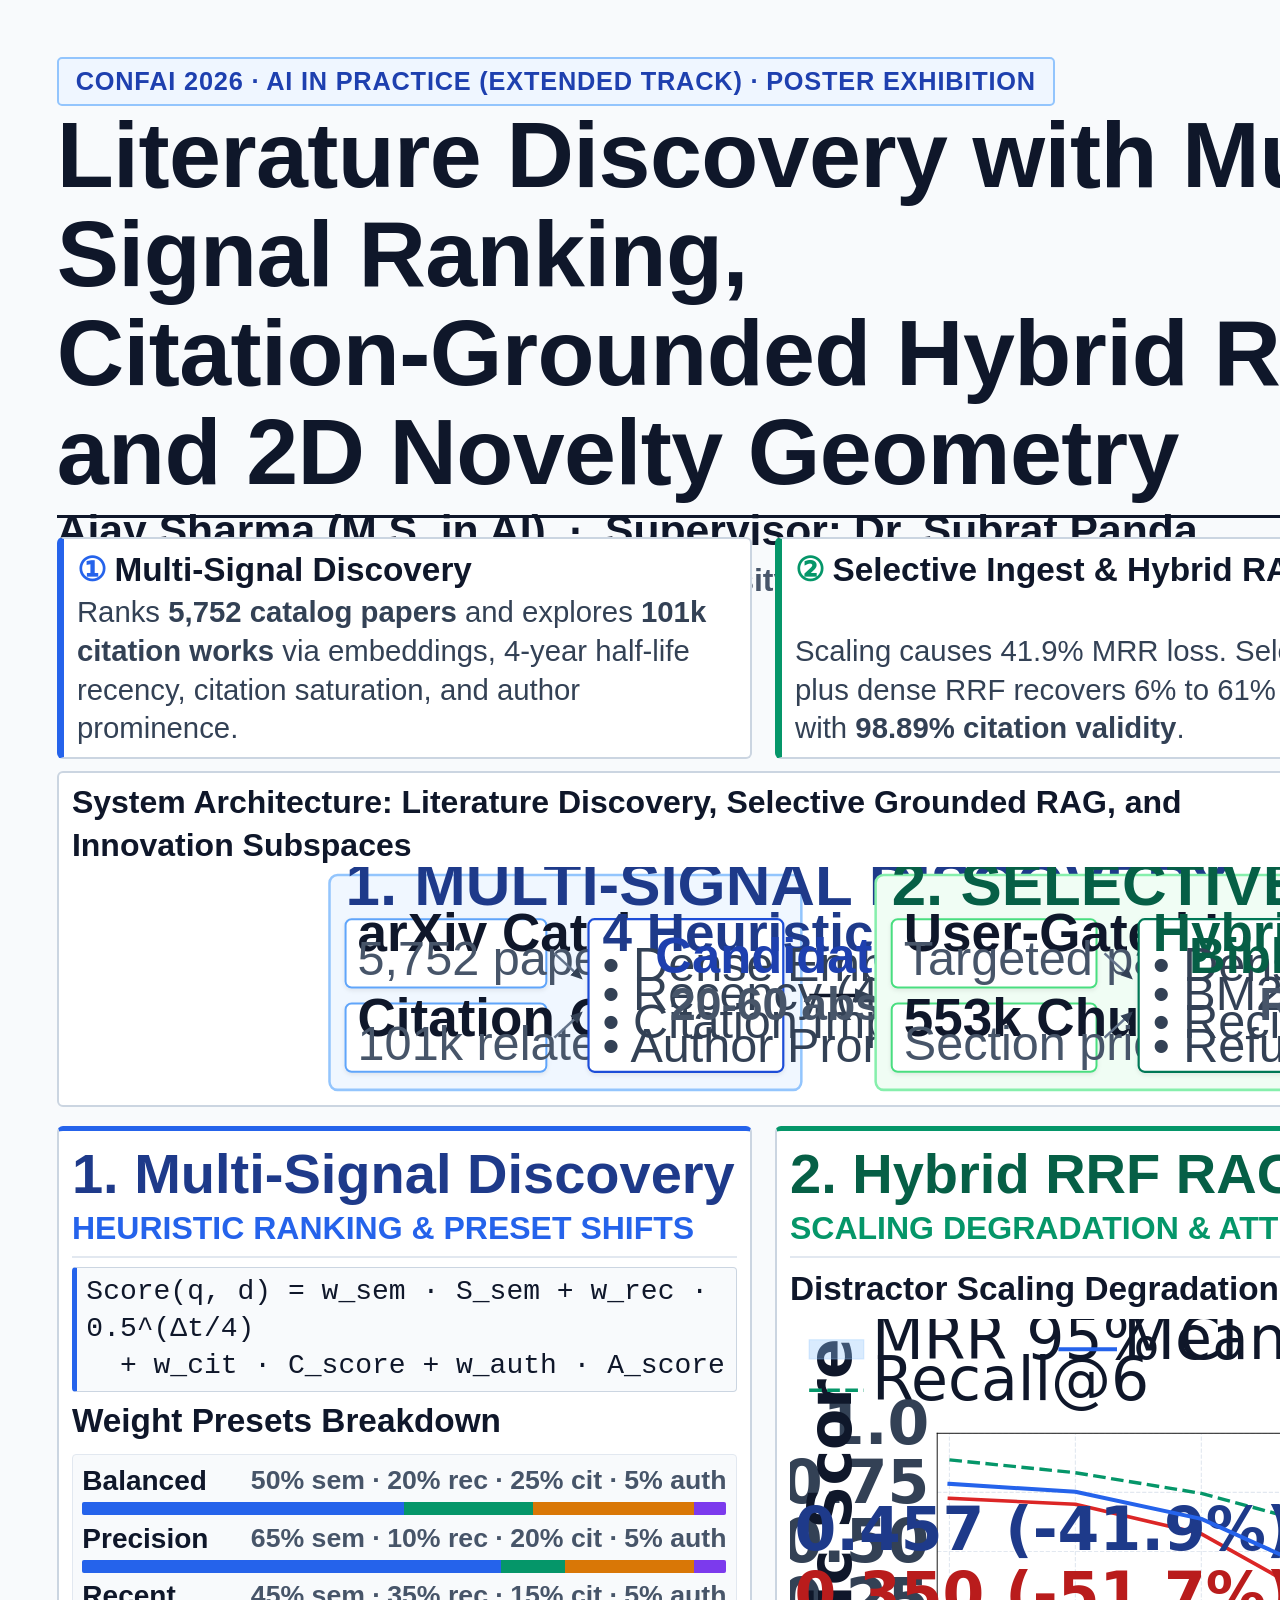
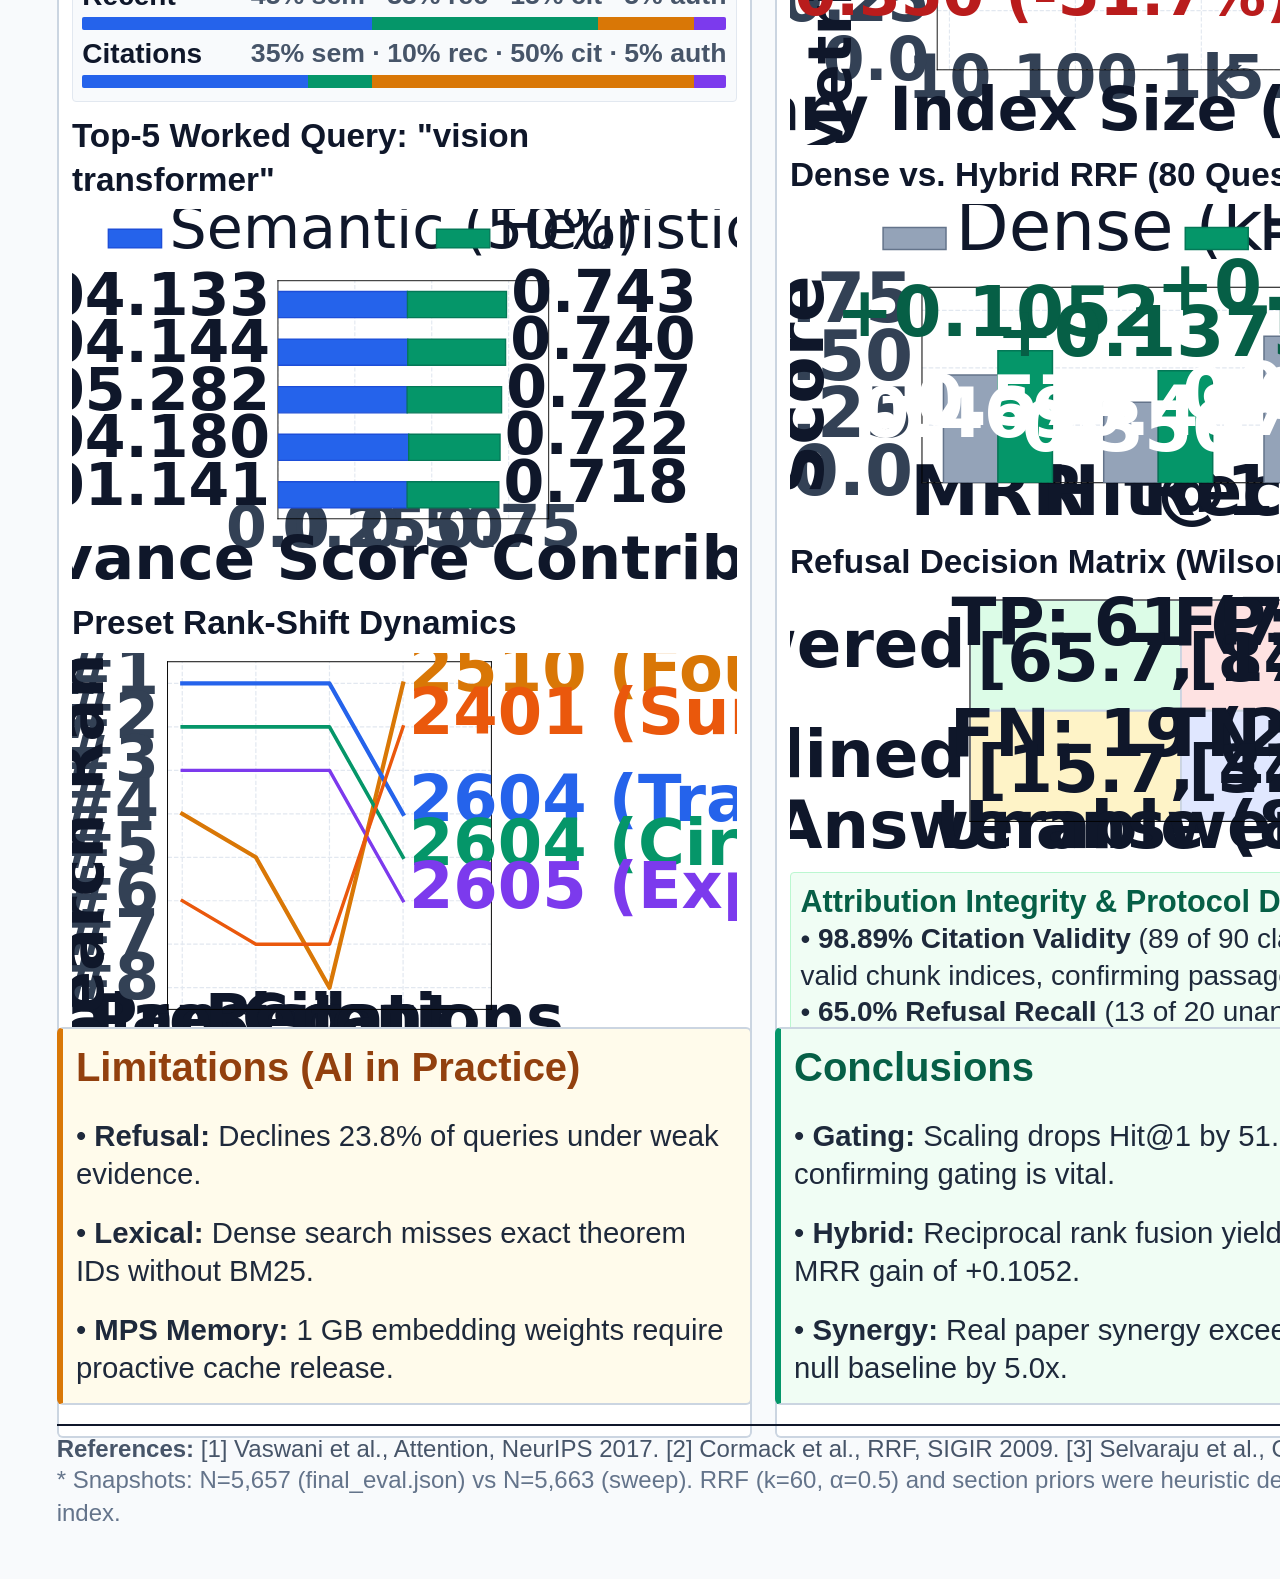
==== commit 92c19dbd: "Redesign ConfAI poster and add chart audit Rebuild the A1 poster as a six-band layout with publicati" ====
--- a/docs/confai/poster_2026/poster.html
+++ b/docs/confai/poster_2026/poster.html
@@ -2,7 +2,7 @@
 <html lang="en">
 <head>
   <meta charset="UTF-8">
-  <title>ConfAI 2026 Poster: Literature Discovery with Multi-Signal Ranking, Hybrid RAG, and 2D Novelty Geometry</title>
+  <title>ConfAI 2026 Academic Poster</title>
   <style>
     @page {
       size: 594mm 841mm;
@@ -15,938 +15,6341 @@
       -webkit-print-color-adjust: exact !important;
       print-color-adjust: exact !important;
     }
-    body {
+    html, body {
       width: 594mm;
       height: 841mm;
-      margin: 0 auto;
+      max-width: 594mm;
+      max-height: 841mm;
+      overflow: hidden;
+      margin: 0;
+      padding: 0;
       background: #f8fafc;
       font-family: -apple-system, BlinkMacSystemFont, "Segoe UI", Roboto, Helvetica, Arial, sans-serif;
       color: #0f172a;
       line-height: 1.35;
-      font-size: 8.5pt;
+      font-size: 24pt;
     }
-    .poster-container {
+    .poster-canvas {
       width: 594mm;
       height: 841mm;
-      padding: 12mm 14mm;
+      padding: 15mm;
       display: flex;
       flex-direction: column;
       justify-content: space-between;
-      background: #ffffff;
     }
 
-    /* Header styling */
-    .header {
-      border-bottom: 2.5px solid #1e3a8a;
-      padding-bottom: 8mm;
+    /* BAND A: HEADER (122 mm) */
+    .band-header {
+      height: 122mm;
       display: flex;
       justify-content: space-between;
-      align-items: flex-start;
-      gap: 10mm;
+      border-bottom: 3.5px solid #0f172a;
+      padding-bottom: 8mm;
     }
-    .header-main {
-      flex: 1;
+    .header-left {
+      width: 410mm;
+      display: flex;
+      flex-direction: column;
+      justify-content: space-between;
+      padding-bottom: 2mm;
     }
     .event-badge {
       display: inline-block;
-      background: #1e3a8a;
-      color: #ffffff;
-      font-weight: 700;
-      font-size: 8.5pt;
-      letter-spacing: 0.5px;
-      padding: 2.5px 10px;
-      border-radius: 4px;
+      align-self: flex-start;
+      background: #eff6ff;
+      border: 2px solid #93c5fd;
+      color: #1e40af;
+      font-size: 19pt;
+      font-weight: 800;
+      letter-spacing: 0.8px;
       text-transform: uppercase;
-      margin-bottom: 3mm;
+      padding: 1.5mm 4.5mm;
+      border-radius: 5px;
     }
-    .title {
-      font-size: 20pt;
+    .poster-title {
+      font-size: 70pt;
       font-weight: 800;
+      line-height: 1.06;
       color: #0f172a;
-      line-height: 1.15;
-      margin-bottom: 3.5mm;
-      letter-spacing: -0.3px;
+      letter-spacing: -0.6px;
+      word-break: keep-all;
+      hyphens: none;
     }
-    .subtitle {
-      font-size: 11pt;
-      font-weight: 600;
-      color: #2563eb;
-      margin-bottom: 4mm;
-    }
-    .authors-line {
-      font-size: 9.5pt;
-      color: #1e293b;
-    }
-    .authors-line strong {
+    .poster-authors {
+      font-size: 32pt;
       color: #0f172a;
       font-weight: 700;
     }
-    .inst-badge {
-      font-size: 9pt;
+    .poster-inst {
+      font-size: 24pt;
       color: #475569;
-      margin-top: 1.5mm;
+      font-weight: 500;
     }
-    .header-aside {
+
+    .header-right {
+      width: 145mm;
       display: flex;
       flex-direction: column;
       align-items: flex-end;
-      gap: 2mm;
-      min-width: 55mm;
+      justify-content: space-between;
     }
-    .institution-pill {
-      background: #f1f5f9;
-      border: 1px solid #cbd5e1;
-      padding: 3mm 5mm;
+    .plaksha-box {
+      background: linear-gradient(135deg, #1e3a8a 0%, #1e40af 100%);
+      color: #ffffff;
+      padding: 3mm 4.5mm;
       border-radius: 6px;
       text-align: right;
+      width: 100%;
     }
-    .institution-pill .inst-name {
+    .p-title { font-size: 24pt; font-weight: 800; letter-spacing: 0.5px; }
+    .p-dept { font-size: 20pt; font-weight: 500; color: #bfdbfe; margin-top: 1mm; }
+
+    .qr-row {
+      display: flex;
+      gap: 6mm;
+      align-items: center;
+      margin-top: 2mm;
+    }
+    .qr-item {
+      text-align: center;
+      width: 66mm;
+    }
+    .qr-item svg {
+      width: 44mm;
+      height: 44mm;
+      display: block;
+      margin: 0 auto;
+    }
+    .qr-lbl {
+      font-size: 20pt;
       font-weight: 800;
-      font-size: 10pt;
-      color: #0f172a;
+      color: #1e3a8a;
+      margin-top: 1.5mm;
     }
-    .institution-pill .inst-dept {
-      font-size: 8pt;
-      color: #64748b;
-    }
-
-    /* Key Takeaways Bar */
-    .takeaways-strip {
+
+    /* BAND B: CONTRIBUTIONS & HEADLINE (57 mm) */
+    .band-strip {
+      height: 57mm;
       display: grid;
-      grid-template-columns: 1fr 1.15fr 1fr;
-      gap: 4mm;
-      margin: 4.5mm 0;
+      grid-template-columns: 1fr 1fr 1fr;
+      gap: 6mm;
     }
     .takeaway-card {
-      background: #f8fafc;
-      border: 1.2px solid #cbd5e1;
-      border-top: 3.5px solid #2563eb;
+      background: #ffffff;
+      border: 2px solid #cbd5e1;
+      border-left: 7px solid #2563eb;
       border-radius: 6px;
-      padding: 3mm 4mm;
+      padding: 2.5mm 3.5mm;
+      display: flex;
+      flex-direction: column;
+      justify-content: space-between;
     }
-    .takeaway-card.accent {
-      border-top-color: #059669;
-      background: #f0fdf4;
-      border-color: #bbf7d0;
-    }
-    .takeaway-card.novelty {
-      border-top-color: #7c3aed;
-      background: #faf5ff;
-      border-color: #e9d5ff;
-    }
-    .takeaway-title {
-      font-weight: 700;
-      font-size: 9pt;
+    .takeaway-card.accent { border-left-color: #059669; }
+    .takeaway-card.novelty { border-left-color: #7c3aed; }
+    .t-title {
+      font-size: 25pt;
+      font-weight: 800;
       color: #0f172a;
-      margin-bottom: 1.5mm;
       display: flex;
       align-items: center;
       gap: 2mm;
     }
-    .takeaway-desc {
-      font-size: 7.8pt;
+    .t-desc {
+      font-size: 22pt;
       color: #334155;
-      line-height: 1.3;
+      line-height: 1.32;
     }
 
-    /* Hero SVG Diagram Banner */
-    .hero-banner {
-      background: #f8fafc;
-      border: 1.2px solid #e2e8f0;
-      border-radius: 8px;
-      padding: 3mm 4mm;
-      margin-bottom: 4.5mm;
+    /* BAND C: HERO PIPELINE (89 mm) */
+    .band-pipe {
+      height: 89mm;
+      background: #ffffff;
+      border: 2px solid #cbd5e1;
+      border-radius: 6px;
+      padding: 2mm 3.5mm;
+      display: flex;
+      flex-direction: column;
+      justify-content: space-between;
     }
-    .section-tag {
+    .pipe-header {
       display: flex;
       justify-content: space-between;
       align-items: center;
-      margin-bottom: 2mm;
     }
-    .section-tag-title {
-      font-size: 8.5pt;
-      font-weight: 800;
-      text-transform: uppercase;
-      letter-spacing: 0.5px;
-      color: #1e3a8a;
+    .pipe-title { font-size: 24pt; font-weight: 800; color: #0f172a; }
+    .pipe-legend { display: flex; gap: 6mm; font-size: 20pt; font-weight: 700; }
+    .leg-chip { width: 4.5mm; height: 4.5mm; border-radius: 2px; display: inline-block; margin-right: 1.5mm; }
+
+    /* BAND D: MAIN 3 COLUMNS (392 mm) */
+    .band-core {
+      height: 392mm;
+      display: grid;
+      grid-template-columns: 184mm 184mm 184mm;
+      gap: 6mm;
+    }
+    .core-col {
+      background: #ffffff;
+      border: 2px solid #cbd5e1;
+      border-radius: 6px;
+      padding: 3mm 3.5mm;
       display: flex;
-      align-items: center;
-      gap: 2mm;
-    }
-    .section-tag-title::before {
-      content: "";
-      width: 3.5mm;
-      height: 3.5mm;
-      background: #2563eb;
-      border-radius: 2px;
-    }
-    .hero-legend {
-      display: flex;
-      gap: 4mm;
-      font-size: 7.5pt;
-      font-weight: 600;
-    }
-    .legend-item {
-      display: flex;
-      align-items: center;
+      flex-direction: column;
+      justify-content: flex-start;
       gap: 1.5mm;
     }
-    .legend-box {
-      width: 3mm;
-      height: 3mm;
-      border-radius: 2px;
+    .core-col.disc { border-top: 5px solid #2563eb; }
+    .core-col.rag { border-top: 5px solid #059669; }
+    .core-col.nov { border-top: 5px solid #7c3aed; }
+
+    .c-hdr { border-bottom: 2px solid #e2e8f0; padding-bottom: 1.5mm; margin-bottom: 1mm; }
+    .c-title { font-size: 42pt; font-weight: 800; color: #1e3a8a; line-height: 1.12; }
+    .core-col.rag .c-title { color: #065f46; }
+    .core-col.nov .c-title { color: #581c87; }
+    .c-kicker { font-size: 24pt; font-weight: 700; color: #2563eb; text-transform: uppercase; margin-top: 0.5mm; }
+    .core-col.rag .c-kicker { color: #059669; }
+    .core-col.nov .c-kicker { color: #7c3aed; }
+
+    .c-body { font-size: 22pt; color: #334155; line-height: 1.32; display: flex; flex-direction: column; justify-content: flex-start; gap: 1.5mm; }
+    .formula-box {
+      background: #f8fafc;
+      border: 1.5px solid #cbd5e1;
+      border-left: 5px solid #2563eb;
+      padding: 1.5mm 2.5mm;
+      border-radius: 4px;
+      font-family: "SFMono-Regular", Consolas, Menlo, monospace;
+      font-size: 21pt;
+      color: #0f172a;
+      line-height: 1.32;
     }
-    .legend-human { background: #fef3c7; border: 1px solid #d97706; }
-    .legend-auto { background: #dbeafe; border: 1px solid #2563eb; }
-    .legend-storage { background: #e2e8f0; border: 1px solid #64748b; }
-
-    /* Main Columns Layout */
-    .main-columns {
+    .sub-head { font-size: 25pt; font-weight: 800; color: #0f172a; margin: 0.5mm 0; }
+
+    /* BAND E: BOTTOM SCIENTIFIC CARDS (100 mm) */
+    .band-bottom {
+      height: 100mm;
       display: grid;
-      grid-template-columns: 1fr 1fr;
+      grid-template-columns: 184mm 184mm 184mm;
       gap: 6mm;
-      flex: 1;
     }
-    .col {
+    .bottom-card {
+      background: #ffffff;
+      border: 2px solid #cbd5e1;
+      border-radius: 6px;
+      padding: 3mm 3.5mm;
       display: flex;
       flex-direction: column;
-      gap: 4.5mm;
+      justify-content: space-between;
     }
-
-    /* Panel Card Styles */
-    .panel-card {
-      background: #ffffff;
-      border: 1.2px solid #cbd5e1;
-      border-radius: 7px;
-      padding: 3.5mm 4.5mm;
-      box-shadow: 0 1px 3px rgba(15, 23, 42, 0.04);
-    }
-    .panel-header {
-      border-bottom: 1.5px solid #e2e8f0;
-      padding-bottom: 1.8mm;
-      margin-bottom: 2.5mm;
-      display: flex;
-      justify-content: space-between;
-      align-items: baseline;
-    }
-    .panel-title {
-      font-size: 10pt;
-      font-weight: 800;
-      color: #0f172a;
-      letter-spacing: -0.2px;
-      display: flex;
-      align-items: center;
-      gap: 2mm;
-    }
-    .panel-kicker {
-      font-size: 7.5pt;
-      font-weight: 600;
-      color: #64748b;
-      text-transform: uppercase;
-      letter-spacing: 0.3px;
-    }
-
-    /* Content Typography & Math */
-    p.lead-text {
-      font-size: 8.2pt;
-      color: #334155;
-      margin-bottom: 2.2mm;
-      line-height: 1.35;
-    }
-    .formula-box {
-      background: #f8fafc;
-      border: 1px solid #e2e8f0;
-      border-left: 3.5px solid #2563eb;
-      border-radius: 4px;
-      padding: 2mm 3.5mm;
-      margin: 2mm 0;
-      font-family: "Cambria Math", "STIX Two Math", "Times New Roman", serif;
-      font-size: 9pt;
-      color: #0f172a;
-      display: flex;
-      justify-content: center;
-      align-items: center;
-    }
-    .formula-explanation {
-      font-size: 7.6pt;
-      color: #475569;
-      line-height: 1.3;
-      margin-bottom: 2mm;
-    }
-
-    /* Visual Weight Bars */
-    .preset-table {
-      width: 100%;
-      border-collapse: collapse;
-      margin-top: 1.5mm;
-      font-size: 7.5pt;
-    }
-    .preset-table th {
-      background: #f1f5f9;
-      text-align: left;
-      padding: 1.5mm 2mm;
-      font-weight: 700;
-      color: #1e293b;
-      border-bottom: 1px solid #cbd5e1;
-    }
-    .preset-table td {
-      padding: 1.5mm 2mm;
-      border-bottom: 1px solid #f1f5f9;
-      color: #334155;
-    }
-    .bar-wrap {
-      display: flex;
-      height: 4.5mm;
-      border-radius: 3px;
-      overflow: hidden;
-      width: 100%;
-      background: #e2e8f0;
-    }
-    .bar-seg {
-      height: 100%;
-      display: flex;
-      align-items: center;
-      justify-content: center;
-      font-size: 6pt;
-      font-weight: 700;
-      color: #ffffff;
-    }
-    .seg-emb { background: #2563eb; }
-    .seg-rec { background: #059669; }
-    .seg-cit { background: #d97706; }
-    .seg-auth { background: #7c3aed; }
-
-    /* Data Tables */
-    .data-table {
-      width: 100%;
-      border-collapse: collapse;
-      font-size: 7.5pt;
-      margin: 1.5mm 0;
-    }
-    .data-table th {
-      background: #f1f5f9;
-      padding: 1.8mm 2mm;
-      text-align: left;
-      font-weight: 700;
-      color: #0f172a;
-      border-bottom: 1.5px solid #cbd5e1;
-    }
-    .data-table td {
-      padding: 1.6mm 2mm;
-      border-bottom: 1px solid #e2e8f0;
-      color: #334155;
-    }
-    .data-table tr.highlight {
-      background: #f0fdf4;
-      font-weight: 700;
-    }
-    .data-table tr.highlight td {
-      color: #065f46;
-    }
-    .badge-win {
-      display: inline-block;
-      background: #dcfce7;
-      color: #166534;
-      padding: 1px 4px;
-      border-radius: 3px;
-      font-weight: 700;
-      font-size: 6.5pt;
-    }
-    .badge-drop {
-      display: inline-block;
-      background: #fee2e2;
-      color: #991b1b;
-      padding: 1px 4px;
-      border-radius: 3px;
-      font-weight: 700;
-      font-size: 6.5pt;
-    }
-
-    /* 2D Novelty Cone Layout */
-    .novelty-grid {
-      display: grid;
-      grid-template-columns: 1fr 1.05fr;
-      gap: 3.5mm;
-      align-items: center;
-    }
-    .metric-pills {
-      display: grid;
-      grid-template-columns: 1fr 1fr;
-      gap: 1.5mm;
-      margin-top: 1.5mm;
-    }
-    .metric-pill {
-      background: #f8fafc;
-      border: 1px solid #e2e8f0;
-      padding: 1.5mm 2mm;
-      border-radius: 4px;
-    }
-    .metric-pill-label {
-      font-size: 6.5pt;
-      font-weight: 700;
-      color: #64748b;
-      text-transform: uppercase;
-    }
-    .metric-pill-val {
-      font-size: 9.5pt;
-      font-weight: 800;
-      color: #0f172a;
-      font-family: monospace;
-    }
-
-    /* Footer Strip */
-    .footer-strip {
-      border-top: 2px solid #cbd5e1;
-      padding-top: 4.5mm;
-      margin-top: 4mm;
-      display: flex;
-      justify-content: space-between;
-      align-items: center;
-      gap: 6mm;
-    }
-    .footer-left {
-      flex: 1;
-    }
-    .limits-box {
-      background: #fffbeb;
-      border: 1px solid #fde68a;
-      border-radius: 5px;
-      padding: 2mm 3.5mm;
-      font-size: 7.2pt;
-      color: #92400e;
-      line-height: 1.35;
-      margin-bottom: 2mm;
-    }
-    .limits-box strong {
-      color: #78350f;
-    }
-    .refs-line {
-      font-size: 6.8pt;
-      color: #64748b;
-      line-height: 1.3;
-    }
-    .footer-qrs {
-      display: flex;
-      gap: 5mm;
-      align-items: center;
-    }
-    .qr-block {
+    .bottom-card.warn { border-left: 6px solid #d97706; background: #fffbeb; }
+    .bottom-card.conc { border-left: 6px solid #059669; background: #f0fdf4; }
+    .bottom-card.fut { border-left: 6px solid #2563eb; background: #eff6ff; }
+
+    .b-card-title { font-size: 30pt; font-weight: 800; color: #0f172a; margin-bottom: 1.5mm; }
+    .bottom-card.warn .b-card-title { color: #92400e; }
+    .bottom-card.conc .b-card-title { color: #065f46; }
+    .bottom-card.fut .b-card-title { color: #1e3a8a; }
+
+    .b-bullet { font-size: 22pt; color: #1e293b; line-height: 1.3; margin-bottom: 1mm; }
+
+    /* BAND F: FOOTER REFERENCES (26 mm) */
+    .band-footer {
+      height: 26mm;
+      border-top: 2.5px solid #0f172a;
+      padding-top: 2mm;
       display: flex;
       flex-direction: column;
-      align-items: center;
-      gap: 1.2mm;
+      justify-content: space-between;
     }
-    .qr-svg {
-      width: 17mm;
-      height: 17mm;
-      padding: 0.8mm;
-      background: #ffffff;
-      border: 1px solid #cbd5e1;
-      border-radius: 4px;
-    }
-    .qr-label {
-      font-size: 6.5pt;
-      font-weight: 700;
-      color: #1e293b;
-      text-align: center;
-    }
+    .ref-line { font-size: 18pt; color: #475569; line-height: 1.3; }
+    .fn-line { font-size: 18pt; color: #64748b; font-weight: 500; }
   </style>
 </head>
 <body>
 
-<div class="poster-container">
-
-  <!-- 1. HEADER -->
-  <header class="header">
-    <div class="header-main">
+<div class="poster-canvas">
+
+  <!-- BAND A: HEADER (122 mm) -->
+  <header class="band-header">
+    <div class="header-left">
       <div class="event-badge">ConfAI 2026 · AI in Practice (Extended Track) · Poster Exhibition</div>
-      <h1 class="title">Literature Discovery with Multi-Signal Ranking,<br>Citation-Grounded Hybrid RAG, and 2D Novelty Geometry</h1>
-      <div class="subtitle">An End-to-End Scientific Synthesis Workstation Bridging Discovery, Comprehension, and Prior-Art Innovation</div>
-      <div class="authors-line">
-        <strong>Ajay Sharma</strong><sup>1</sup> (M.S. in AI) &nbsp;·&nbsp;
-        Supervisor: <strong>Dr. Subrat Panda</strong><sup>1</sup>
+      <h1 class="poster-title">Literature Discovery with Multi-Signal Ranking,<br>Citation-Grounded Hybrid RAG,<br>and 2D Novelty Geometry</h1>
+      <div class="poster-authors">
+        <strong>Ajay Sharma</strong> (M.S. in AI) &nbsp;·&nbsp; Supervisor: <strong>Dr. Subrat Panda</strong>
       </div>
-      <div class="inst-badge">
-        <sup>1</sup>Center for Artificial Intelligence, <strong>Plaksha University</strong>, Mohali, Punjab, India
+      <div class="poster-inst">
+        Center for Artificial Intelligence, <strong>Plaksha University</strong>, Mohali, Punjab, India
       </div>
     </div>
-    <div class="header-aside">
-      <div class="institution-pill">
-        <div class="inst-name">Plaksha University</div>
-        <div class="inst-dept">M.S. in Artificial Intelligence</div>
+    <div class="header-right">
+      <div class="plaksha-box">
+        <div class="p-title">PLAKSHA UNIVERSITY</div>
+        <div class="p-dept">Center for Artificial Intelligence</div>
       </div>
-      <div style="font-size: 7.5pt; color: #64748b; font-weight: 600; margin-top: 1mm;">
-        Track: AI in Practice &nbsp;•&nbsp; 2026
+      <div class="qr-row">
+        <div class="qr-item">
+          <svg width="41mm" height="41mm" version="1.1" viewBox="0 0 41 41" xmlns="http://www.w3.org/2000/svg"><rect width="100%" height="100%" fill="#ffffff"/><path d="M4,4H5V5H4zM5,4H6V5H5zM6,4H7V5H6zM7,4H8V5H7zM8,4H9V5H8zM9,4H10V5H9zM10,4H11V5H10zM12,4H13V5H12zM13,4H14V5H13zM14,4H15V5H14zM16,4H17V5H16zM18,4H19V5H18zM23,4H24V5H23zM24,4H25V5H24zM25,4H26V5H25zM27,4H28V5H27zM30,4H31V5H30zM31,4H32V5H31zM32,4H33V5H32zM33,4H34V5H33zM34,4H35V5H34zM35,4H36V5H35zM36,4H37V5H36zM4,5H5V6H4zM10,5H11V6H10zM12,5H13V6H12zM14,5H15V6H14zM15,5H16V6H15zM18,5H19V6H18zM25,5H26V6H25zM27,5H28V6H27zM28,5H29V6H28zM30,5H31V6H30zM36,5H37V6H36zM4,6H5V7H4zM6,6H7V7H6zM7,6H8V7H7zM8,6H9V7H8zM10,6H11V7H10zM13,6H14V7H13zM14,6H15V7H14zM16,6H17V7H16zM17,6H18V7H17zM18,6H19V7H18zM19,6H20V7H19zM20,6H21V7H20zM23,6H24V7H23zM28,6H29V7H28zM30,6H31V7H30zM32,6H33V7H32zM33,6H34V7H33zM34,6H35V7H34zM36,6H37V7H36zM4,7H5V8H4zM6,7H7V8H6zM7,7H8V8H7zM8,7H9V8H8zM10,7H11V8H10zM12,7H13V8H12zM14,7H15V8H14zM16,7H17V8H16zM19,7H20V8H19zM21,7H22V8H21zM22,7H23V8H22zM24,7H25V8H24zM26,7H27V8H26zM30,7H31V8H30zM32,7H33V8H32zM33,7H34V8H33zM34,7H35V8H34zM36,7H37V8H36zM4,8H5V9H4zM6,8H7V9H6zM7,8H8V9H7zM8,8H9V9H8zM10,8H11V9H10zM13,8H14V9H13zM20,8H21V9H20zM21,8H22V9H21zM23,8H24V9H23zM26,8H27V9H26zM27,8H28V9H27zM28,8H29V9H28zM30,8H31V9H30zM32,8H33V9H32zM33,8H34V9H33zM34,8H35V9H34zM36,8H37V9H36zM4,9H5V10H4zM10,9H11V10H10zM13,9H14V10H13zM14,9H15V10H14zM15,9H16V10H15zM19,9H20V10H19zM20,9H21V10H20zM22,9H23V10H22zM23,9H24V10H23zM24,9H25V10H24zM25,9H26V10H25zM26,9H27V10H26zM28,9H29V10H28zM30,9H31V10H30zM36,9H37V10H36zM4,10H5V11H4zM5,10H6V11H5zM6,10H7V11H6zM7,10H8V11H7zM8,10H9V11H8zM9,10H10V11H9zM10,10H11V11H10zM12,10H13V11H12zM14,10H15V11H14zM16,10H17V11H16zM18,10H19V11H18zM20,10H21V11H20zM22,10H23V11H22zM24,10H25V11H24zM26,10H27V11H26zM28,10H29V11H28zM30,10H31V11H30zM31,10H32V11H31zM32,10H33V11H32zM33,10H34V11H33zM34,10H35V11H34zM35,10H36V11H35zM36,10H37V11H36zM12,11H13V12H12zM13,11H14V12H13zM14,11H15V12H14zM15,11H16V12H15zM16,11H17V12H16zM18,11H19V12H18zM19,11H20V12H19zM20,11H21V12H20zM21,11H22V12H21zM28,11H29V12H28zM4,12H5V13H4zM6,12H7V13H6zM7,12H8V13H7zM9,12H10V13H9zM10,12H11V13H10zM11,12H12V13H11zM14,12H15V13H14zM15,12H16V13H15zM19,12H20V13H19zM21,12H22V13H21zM22,12H23V13H22zM23,12H24V13H23zM25,12H26V13H25zM26,12H27V13H26zM27,12H28V13H27zM28,12H29V13H28zM30,12H31V13H30zM33,12H34V13H33zM35,12H36V13H35zM36,12H37V13H36zM7,13H8V14H7zM11,13H12V14H11zM12,13H13V14H12zM13,13H14V14H13zM16,13H17V14H16zM17,13H18V14H17zM18,13H19V14H18zM20,13H21V14H20zM21,13H22V14H21zM22,13H23V14H22zM23,13H24V14H23zM24,13H25V14H24zM25,13H26V14H25zM27,13H28V14H27zM30,13H31V14H30zM31,13H32V14H31zM33,13H34V14H33zM34,13H35V14H34zM35,13H36V14H35zM36,13H37V14H36zM4,14H5V15H4zM6,14H7V15H6zM8,14H9V15H8zM10,14H11V15H10zM11,14H12V15H11zM12,14H13V15H12zM13,14H14V15H13zM14,14H15V15H14zM15,14H16V15H15zM17,14H18V15H17zM20,14H21V15H20zM21,14H22V15H21zM22,14H23V15H22zM24,14H25V15H24zM26,14H27V15H26zM27,14H28V15H27zM30,14H31V15H30zM31,14H32V15H31zM32,14H33V15H32zM33,14H34V15H33zM35,14H36V15H35zM36,14H37V15H36zM4,15H5V16H4zM9,15H10V16H9zM11,15H12V16H11zM12,15H13V16H12zM14,15H15V16H14zM16,15H17V16H16zM22,15H23V16H22zM24,15H25V16H24zM29,15H30V16H29zM31,15H32V16H31zM33,15H34V16H33zM6,16H7V17H6zM7,16H8V17H7zM9,16H10V17H9zM10,16H11V17H10zM11,16H12V17H11zM14,16H15V17H14zM18,16H19V17H18zM19,16H20V17H19zM20,16H21V17H20zM23,16H24V17H23zM26,16H27V17H26zM27,16H28V17H27zM29,16H30V17H29zM33,16H34V17H33zM4,17H5V18H4zM5,17H6V18H5zM6,17H7V18H6zM9,17H10V18H9zM11,17H12V18H11zM12,17H13V18H12zM14,17H15V18H14zM15,17H16V18H15zM17,17H18V18H17zM18,17H19V18H18zM21,17H22V18H21zM22,17H23V18H22zM23,17H24V18H23zM25,17H26V18H25zM27,17H28V18H27zM28,17H29V18H28zM31,17H32V18H31zM33,17H34V18H33zM35,17H36V18H35zM7,18H8V19H7zM8,18H9V19H8zM10,18H11V19H10zM12,18H13V19H12zM15,18H16V19H15zM16,18H17V19H16zM18,18H19V19H18zM23,18H24V19H23zM25,18H26V19H25zM30,18H31V19H30zM31,18H32V19H31zM34,18H35V19H34zM5,19H6V20H5zM11,19H12V20H11zM12,19H13V20H12zM13,19H14V20H13zM15,19H16V20H15zM18,19H19V20H18zM19,19H20V20H19zM24,19H25V20H24zM25,19H26V20H25zM27,19H28V20H27zM28,19H29V20H28zM29,19H30V20H29zM30,19H31V20H30zM32,19H33V20H32zM33,19H34V20H33zM34,19H35V20H34zM4,20H5V21H4zM5,20H6V21H5zM6,20H7V21H6zM8,20H9V21H8zM9,20H10V21H9zM10,20H11V21H10zM11,20H12V21H11zM12,20H13V21H12zM13,20H14V21H13zM14,20H15V21H14zM16,20H17V21H16zM18,20H19V21H18zM22,20H23V21H22zM24,20H25V21H24zM25,20H26V21H25zM26,20H27V21H26zM27,20H28V21H27zM29,20H30V21H29zM30,20H31V21H30zM32,20H33V21H32zM6,21H7V22H6zM8,21H9V22H8zM9,21H10V22H9zM11,21H12V22H11zM12,21H13V22H12zM13,21H14V22H13zM14,21H15V22H14zM15,21H16V22H15zM16,21H17V22H16zM19,21H20V22H19zM23,21H24V22H23zM24,21H25V22H24zM26,21H27V22H26zM27,21H28V22H27zM28,21H29V22H28zM29,21H30V22H29zM30,21H31V22H30zM32,21H33V22H32zM33,21H34V22H33zM35,21H36V22H35zM9,22H10V23H9zM10,22H11V23H10zM13,22H14V23H13zM14,22H15V23H14zM16,22H17V23H16zM17,22H18V23H17zM18,22H19V23H18zM19,22H20V23H19zM20,22H21V23H20zM21,22H22V23H21zM22,22H23V23H22zM24,22H25V23H24zM26,22H27V23H26zM28,22H29V23H28zM31,22H32V23H31zM32,22H33V23H32zM34,22H35V23H34zM35,22H36V23H35zM6,23H7V24H6zM8,23H9V24H8zM13,23H14V24H13zM14,23H15V24H14zM15,23H16V24H15zM16,23H17V24H16zM17,23H18V24H17zM18,23H19V24H18zM19,23H20V24H19zM20,23H21V24H20zM21,23H22V24H21zM23,23H24V24H23zM26,23H27V24H26zM27,23H28V24H27zM28,23H29V24H28zM29,23H30V24H29zM30,23H31V24H30zM32,23H33V24H32zM35,23H36V24H35zM4,24H5V25H4zM5,24H6V25H5zM6,24H7V25H6zM9,24H10V25H9zM10,24H11V25H10zM12,24H13V25H12zM13,24H14V25H13zM14,24H15V25H14zM15,24H16V25H15zM17,24H18V25H17zM18,24H19V25H18zM20,24H21V25H20zM22,24H23V25H22zM24,24H25V25H24zM25,24H26V25H25zM28,24H29V25H28zM31,24H32V25H31zM32,24H33V25H32zM33,24H34V25H33zM34,24H35V25H34zM36,24H37V25H36zM4,25H5V26H4zM5,25H6V26H5zM6,25H7V26H6zM8,25H9V26H8zM11,25H12V26H11zM12,25H13V26H12zM15,25H16V26H15zM19,25H20V26H19zM20,25H21V26H20zM21,25H22V26H21zM22,25H23V26H22zM23,25H24V26H23zM24,25H25V26H24zM25,25H26V26H25zM27,25H28V26H27zM29,25H30V26H29zM30,25H31V26H30zM36,25H37V26H36zM6,26H7V27H6zM8,26H9V27H8zM10,26H11V27H10zM11,26H12V27H11zM13,26H14V27H13zM14,26H15V27H14zM15,26H16V27H15zM16,26H17V27H16zM19,26H20V27H19zM21,26H22V27H21zM22,26H23V27H22zM25,26H26V27H25zM27,26H28V27H27zM28,26H29V27H28zM29,26H30V27H29zM30,26H31V27H30zM32,26H33V27H32zM33,26H34V27H33zM35,26H36V27H35zM36,26H37V27H36zM5,27H6V28H5zM7,27H8V28H7zM9,27H10V28H9zM11,27H12V28H11zM12,27H13V28H12zM14,27H15V28H14zM15,27H16V28H15zM17,27H18V28H17zM19,27H20V28H19zM28,27H29V28H28zM30,27H31V28H30zM31,27H32V28H31zM32,27H33V28H32zM33,27H34V28H33zM4,28H5V29H4zM10,28H11V29H10zM14,28H15V29H14zM15,28H16V29H15zM16,28H17V29H16zM17,28H18V29H17zM18,28H19V29H18zM26,28H27V29H26zM28,28H29V29H28zM29,28H30V29H29zM30,28H31V29H30zM31,28H32V29H31zM32,28H33V29H32zM36,28H37V29H36zM12,29H13V30H12zM13,29H14V30H13zM16,29H17V30H16zM17,29H18V30H17zM19,29H20V30H19zM20,29H21V30H20zM21,29H22V30H21zM22,29H23V30H22zM23,29H24V30H23zM24,29H25V30H24zM28,29H29V30H28zM32,29H33V30H32zM33,29H34V30H33zM4,30H5V31H4zM5,30H6V31H5zM6,30H7V31H6zM7,30H8V31H7zM8,30H9V31H8zM9,30H10V31H9zM10,30H11V31H10zM12,30H13V31H12zM15,30H16V31H15zM23,30H24V31H23zM24,30H25V31H24zM25,30H26V31H25zM27,30H28V31H27zM28,30H29V31H28zM30,30H31V31H30zM32,30H33V31H32zM35,30H36V31H35zM4,31H5V32H4zM10,31H11V32H10zM12,31H13V32H12zM14,31H15V32H14zM15,31H16V32H15zM17,31H18V32H17zM19,31H20V32H19zM24,31H25V32H24zM25,31H26V32H25zM26,31H27V32H26zM27,31H28V32H27zM28,31H29V32H28zM32,31H33V32H32zM33,31H34V32H33zM34,31H35V32H34zM36,31H37V32H36zM4,32H5V33H4zM6,32H7V33H6zM7,32H8V33H7zM8,32H9V33H8zM10,32H11V33H10zM14,32H15V33H14zM18,32H19V33H18zM19,32H20V33H19zM21,32H22V33H21zM22,32H23V33H22zM23,32H24V33H23zM25,32H26V33H25zM26,32H27V33H26zM27,32H28V33H27zM28,32H29V33H28zM29,32H30V33H29zM30,32H31V33H30zM31,32H32V33H31zM32,32H33V33H32zM34,32H35V33H34zM35,32H36V33H35zM36,32H37V33H36zM4,33H5V34H4zM6,33H7V34H6zM7,33H8V34H7zM8,33H9V34H8zM10,33H11V34H10zM12,33H13V34H12zM20,33H21V34H20zM24,33H25V34H24zM25,33H26V34H25zM26,33H27V34H26zM27,33H28V34H27zM31,33H32V34H31zM34,33H35V34H34zM36,33H37V34H36zM4,34H5V35H4zM6,34H7V35H6zM7,34H8V35H7zM8,34H9V35H8zM10,34H11V35H10zM12,34H13V35H12zM13,34H14V35H13zM15,34H16V35H15zM17,34H18V35H17zM19,34H20V35H19zM20,34H21V35H20zM24,34H25V35H24zM26,34H27V35H26zM30,34H31V35H30zM31,34H32V35H31zM33,34H34V35H33zM34,34H35V35H34zM4,35H5V36H4zM10,35H11V36H10zM14,35H15V36H14zM15,35H16V36H15zM17,35H18V36H17zM18,35H19V36H18zM19,35H20V36H19zM20,35H21V36H20zM21,35H22V36H21zM26,35H27V36H26zM27,35H28V36H27zM28,35H29V36H28zM30,35H31V36H30zM31,35H32V36H31zM32,35H33V36H32zM36,35H37V36H36zM4,36H5V37H4zM5,36H6V37H5zM6,36H7V37H6zM7,36H8V37H7zM8,36H9V37H8zM9,36H10V37H9zM10,36H11V37H10zM12,36H13V37H12zM14,36H15V37H14zM16,36H17V37H16zM20,36H21V37H20zM21,36H22V37H21zM22,36H23V37H22zM23,36H24V37H23zM25,36H26V37H25zM27,36H28V37H27zM29,36H30V37H29zM32,36H33V37H32zM33,36H34V37H33zM34,36H35V37H34z" id="qr-path" fill="#000000" fill-opacity="1" fill-rule="nonzero" stroke="none" /></svg>
+          <div class="qr-lbl">GitHub Code</div>
+        </div>
+        <div class="qr-item">
+          <svg width="45mm" height="45mm" version="1.1" viewBox="0 0 45 45" xmlns="http://www.w3.org/2000/svg"><rect width="100%" height="100%" fill="#ffffff"/><path d="M4,4H5V5H4zM5,4H6V5H5zM6,4H7V5H6zM7,4H8V5H7zM8,4H9V5H8zM9,4H10V5H9zM10,4H11V5H10zM12,4H13V5H12zM14,4H15V5H14zM15,4H16V5H15zM18,4H19V5H18zM19,4H20V5H19zM20,4H21V5H20zM21,4H22V5H21zM22,4H23V5H22zM23,4H24V5H23zM26,4H27V5H26zM29,4H30V5H29zM30,4H31V5H30zM34,4H35V5H34zM35,4H36V5H35zM36,4H37V5H36zM37,4H38V5H37zM38,4H39V5H38zM39,4H40V5H39zM40,4H41V5H40zM4,5H5V6H4zM10,5H11V6H10zM13,5H14V6H13zM14,5H15V6H14zM18,5H19V6H18zM19,5H20V6H19zM20,5H21V6H20zM21,5H22V6H21zM23,5H24V6H23zM28,5H29V6H28zM29,5H30V6H29zM30,5H31V6H30zM32,5H33V6H32zM34,5H35V6H34zM40,5H41V6H40zM4,6H5V7H4zM6,6H7V7H6zM7,6H8V7H7zM8,6H9V7H8zM10,6H11V7H10zM12,6H13V7H12zM13,6H14V7H13zM14,6H15V7H14zM16,6H17V7H16zM17,6H18V7H17zM18,6H19V7H18zM19,6H20V7H19zM20,6H21V7H20zM21,6H22V7H21zM25,6H26V7H25zM27,6H28V7H27zM29,6H30V7H29zM31,6H32V7H31zM32,6H33V7H32zM34,6H35V7H34zM36,6H37V7H36zM37,6H38V7H37zM38,6H39V7H38zM40,6H41V7H40zM4,7H5V8H4zM6,7H7V8H6zM7,7H8V8H7zM8,7H9V8H8zM10,7H11V8H10zM14,7H15V8H14zM16,7H17V8H16zM19,7H20V8H19zM21,7H22V8H21zM22,7H23V8H22zM23,7H24V8H23zM24,7H25V8H24zM25,7H26V8H25zM26,7H27V8H26zM27,7H28V8H27zM29,7H30V8H29zM30,7H31V8H30zM34,7H35V8H34zM36,7H37V8H36zM37,7H38V8H37zM38,7H39V8H38zM40,7H41V8H40zM4,8H5V9H4zM6,8H7V9H6zM7,8H8V9H7zM8,8H9V9H8zM10,8H11V9H10zM13,8H14V9H13zM14,8H15V9H14zM15,8H16V9H15zM16,8H17V9H16zM18,8H19V9H18zM20,8H21V9H20zM21,8H22V9H21zM30,8H31V9H30zM34,8H35V9H34zM36,8H37V9H36zM37,8H38V9H37zM38,8H39V9H38zM40,8H41V9H40zM4,9H5V10H4zM10,9H11V10H10zM12,9H13V10H12zM24,9H25V10H24zM26,9H27V10H26zM29,9H30V10H29zM32,9H33V10H32zM34,9H35V10H34zM40,9H41V10H40zM4,10H5V11H4zM5,10H6V11H5zM6,10H7V11H6zM7,10H8V11H7zM8,10H9V11H8zM9,10H10V11H9zM10,10H11V11H10zM12,10H13V11H12zM14,10H15V11H14zM16,10H17V11H16zM18,10H19V11H18zM20,10H21V11H20zM22,10H23V11H22zM24,10H25V11H24zM26,10H27V11H26zM28,10H29V11H28zM30,10H31V11H30zM32,10H33V11H32zM34,10H35V11H34zM35,10H36V11H35zM36,10H37V11H36zM37,10H38V11H37zM38,10H39V11H38zM39,10H40V11H39zM40,10H41V11H40zM14,11H15V12H14zM16,11H17V12H16zM18,11H19V12H18zM20,11H21V12H20zM22,11H23V12H22zM24,11H25V12H24zM30,11H31V12H30zM4,12H5V13H4zM6,12H7V13H6zM10,12H11V13H10zM11,12H12V13H11zM13,12H14V13H13zM14,12H15V13H14zM19,12H20V13H19zM20,12H21V13H20zM21,12H22V13H21zM22,12H23V13H22zM24,12H25V13H24zM28,12H29V13H28zM32,12H33V13H32zM35,12H36V13H35zM38,12H39V13H38zM40,12H41V13H40zM5,13H6V14H5zM6,13H7V14H6zM11,13H12V14H11zM15,13H16V14H15zM16,13H17V14H16zM18,13H19V14H18zM20,13H21V14H20zM22,13H23V14H22zM27,13H28V14H27zM28,13H29V14H28zM30,13H31V14H30zM31,13H32V14H31zM32,13H33V14H32zM33,13H34V14H33zM34,13H35V14H34zM35,13H36V14H35zM39,13H40V14H39zM40,13H41V14H40zM5,14H6V15H5zM6,14H7V15H6zM7,14H8V15H7zM8,14H9V15H8zM10,14H11V15H10zM11,14H12V15H11zM13,14H14V15H13zM16,14H17V15H16zM17,14H18V15H17zM18,14H19V15H18zM20,14H21V15H20zM21,14H22V15H21zM23,14H24V15H23zM27,14H28V15H27zM29,14H30V15H29zM31,14H32V15H31zM36,14H37V15H36zM38,14H39V15H38zM40,14H41V15H40zM4,15H5V16H4zM5,15H6V16H5zM14,15H15V16H14zM15,15H16V16H15zM16,15H17V16H16zM18,15H19V16H18zM19,15H20V16H19zM20,15H21V16H20zM22,15H23V16H22zM23,15H24V16H23zM24,15H25V16H24zM30,15H31V16H30zM31,15H32V16H31zM34,15H35V16H34zM37,15H38V16H37zM6,16H7V17H6zM7,16H8V17H7zM9,16H10V17H9zM10,16H11V17H10zM12,16H13V17H12zM14,16H15V17H14zM17,16H18V17H17zM24,16H25V17H24zM26,16H27V17H26zM27,16H28V17H27zM32,16H33V17H32zM34,16H35V17H34zM35,16H36V17H35zM37,16H38V17H37zM40,16H41V17H40zM4,17H5V18H4zM5,17H6V18H5zM8,17H9V18H8zM11,17H12V18H11zM12,17H13V18H12zM13,17H14V18H13zM14,17H15V18H14zM16,17H17V18H16zM19,17H20V18H19zM20,17H21V18H20zM21,17H22V18H21zM23,17H24V18H23zM25,17H26V18H25zM27,17H28V18H27zM28,17H29V18H28zM29,17H30V18H29zM30,17H31V18H30zM31,17H32V18H31zM32,17H33V18H32zM34,17H35V18H34zM35,17H36V18H35zM37,17H38V18H37zM40,17H41V18H40zM5,18H6V19H5zM9,18H10V19H9zM10,18H11V19H10zM12,18H13V19H12zM17,18H18V19H17zM18,18H19V19H18zM19,18H20V19H19zM23,18H24V19H23zM24,18H25V19H24zM25,18H26V19H25zM26,18H27V19H26zM27,18H28V19H27zM28,18H29V19H28zM30,18H31V19H30zM31,18H32V19H31zM32,18H33V19H32zM33,18H34V19H33zM34,18H35V19H34zM37,18H38V19H37zM38,18H39V19H38zM40,18H41V19H40zM5,19H6V20H5zM6,19H7V20H6zM7,19H8V20H7zM9,19H10V20H9zM11,19H12V20H11zM13,19H14V20H13zM15,19H16V20H15zM16,19H17V20H16zM18,19H19V20H18zM20,19H21V20H20zM21,19H22V20H21zM23,19H24V20H23zM26,19H27V20H26zM27,19H28V20H27zM32,19H33V20H32zM35,19H36V20H35zM36,19H37V20H36zM37,19H38V20H37zM40,19H41V20H40zM5,20H6V21H5zM6,20H7V21H6zM8,20H9V21H8zM10,20H11V21H10zM11,20H12V21H11zM14,20H15V21H14zM16,20H17V21H16zM19,20H20V21H19zM21,20H22V21H21zM23,20H24V21H23zM24,20H25V21H24zM27,20H28V21H27zM28,20H29V21H28zM30,20H31V21H30zM31,20H32V21H31zM32,20H33V21H32zM34,20H35V21H34zM35,20H36V21H35zM39,20H40V21H39zM40,20H41V21H40zM5,21H6V22H5zM6,21H7V22H6zM9,21H10V22H9zM11,21H12V22H11zM14,21H15V22H14zM17,21H18V22H17zM18,21H19V22H18zM23,21H24V22H23zM25,21H26V22H25zM26,21H27V22H26zM27,21H28V22H27zM28,21H29V22H28zM31,21H32V22H31zM32,21H33V22H32zM33,21H34V22H33zM34,21H35V22H34zM35,21H36V22H35zM37,21H38V22H37zM39,21H40V22H39zM40,21H41V22H40zM4,22H5V23H4zM5,22H6V23H5zM6,22H7V23H6zM8,22H9V23H8zM10,22H11V23H10zM17,22H18V23H17zM19,22H20V23H19zM23,22H24V23H23zM24,22H25V23H24zM25,22H26V23H25zM27,22H28V23H27zM30,22H31V23H30zM31,22H32V23H31zM32,22H33V23H32zM33,22H34V23H33zM34,22H35V23H34zM40,22H41V23H40zM4,23H5V24H4zM5,23H6V24H5zM7,23H8V24H7zM8,23H9V24H8zM9,23H10V24H9zM13,23H14V24H13zM15,23H16V24H15zM16,23H17V24H16zM18,23H19V24H18zM22,23H23V24H22zM26,23H27V24H26zM28,23H29V24H28zM32,23H33V24H32zM33,23H34V24H33zM4,24H5V25H4zM7,24H8V25H7zM8,24H9V25H8zM10,24H11V25H10zM11,24H12V25H11zM14,24H15V25H14zM16,24H17V25H16zM18,24H19V25H18zM19,24H20V25H19zM20,24H21V25H20zM23,24H24V25H23zM27,24H28V25H27zM30,24H31V25H30zM34,24H35V25H34zM35,24H36V25H35zM37,24H38V25H37zM39,24H40V25H39zM5,25H6V26H5zM6,25H7V26H6zM8,25H9V26H8zM9,25H10V26H9zM14,25H15V26H14zM18,25H19V26H18zM19,25H20V26H19zM20,25H21V26H20zM23,25H24V26H23zM24,25H25V26H24zM26,25H27V26H26zM27,25H28V26H27zM28,25H29V26H28zM29,25H30V26H29zM30,25H31V26H30zM31,25H32V26H31zM32,25H33V26H32zM33,25H34V26H33zM34,25H35V26H34zM39,25H40V26H39zM40,25H41V26H40zM6,26H7V27H6zM7,26H8V27H7zM9,26H10V27H9zM10,26H11V27H10zM11,26H12V27H11zM14,26H15V27H14zM16,26H17V27H16zM18,26H19V27H18zM19,26H20V27H19zM20,26H21V27H20zM21,26H22V27H21zM22,26H23V27H22zM23,26H24V27H23zM25,26H26V27H25zM27,26H28V27H27zM31,26H32V27H31zM32,26H33V27H32zM33,26H34V27H33zM34,26H35V27H34zM37,26H38V27H37zM38,26H39V27H38zM40,26H41V27H40zM5,27H6V28H5zM8,27H9V28H8zM13,27H14V28H13zM14,27H15V28H14zM20,27H21V28H20zM22,27H23V28H22zM24,27H25V28H24zM32,27H33V28H32zM35,27H36V28H35zM36,27H37V28H36zM37,27H38V28H37zM39,27H40V28H39zM4,28H5V29H4zM6,28H7V29H6zM7,28H8V29H7zM8,28H9V29H8zM9,28H10V29H9zM10,28H11V29H10zM12,28H13V29H12zM14,28H15V29H14zM16,28H17V29H16zM17,28H18V29H17zM19,28H20V29H19zM20,28H21V29H20zM21,28H22V29H21zM22,28H23V29H22zM23,28H24V29H23zM26,28H27V29H26zM27,28H28V29H27zM28,28H29V29H28zM32,28H33V29H32zM33,28H34V29H33zM34,28H35V29H34zM35,28H36V29H35zM5,29H6V30H5zM6,29H7V30H6zM8,29H9V30H8zM11,29H12V30H11zM14,29H15V30H14zM15,29H16V30H15zM17,29H18V30H17zM20,29H21V30H20zM22,29H23V30H22zM23,29H24V30H23zM24,29H25V30H24zM27,29H28V30H27zM28,29H29V30H28zM30,29H31V30H30zM31,29H32V30H31zM32,29H33V30H32zM34,29H35V30H34zM35,29H36V30H35zM37,29H38V30H37zM38,29H39V30H38zM40,29H41V30H40zM4,30H5V31H4zM5,30H6V31H5zM6,30H7V31H6zM7,30H8V31H7zM10,30H11V31H10zM12,30H13V31H12zM14,30H15V31H14zM16,30H17V31H16zM17,30H18V31H17zM18,30H19V31H18zM20,30H21V31H20zM23,30H24V31H23zM24,30H25V31H24zM25,30H26V31H25zM26,30H27V31H26zM27,30H28V31H27zM28,30H29V31H28zM30,30H31V31H30zM31,30H32V31H31zM34,30H35V31H34zM35,30H36V31H35zM38,30H39V31H38zM40,30H41V31H40zM6,31H7V32H6zM7,31H8V32H7zM8,31H9V32H8zM13,31H14V32H13zM15,31H16V32H15zM17,31H18V32H17zM19,31H20V32H19zM20,31H21V32H20zM22,31H23V32H22zM27,31H28V32H27zM31,31H32V32H31zM32,31H33V32H32zM37,31H38V32H37zM39,31H40V32H39zM40,31H41V32H40zM4,32H5V33H4zM5,32H6V33H5zM6,32H7V33H6zM9,32H10V33H9zM10,32H11V33H10zM11,32H12V33H11zM13,32H14V33H13zM17,32H18V33H17zM23,32H24V33H23zM24,32H25V33H24zM27,32H28V33H27zM28,32H29V33H28zM30,32H31V33H30zM32,32H33V33H32zM33,32H34V33H33zM34,32H35V33H34zM35,32H36V33H35zM36,32H37V33H36zM39,32H40V33H39zM12,33H13V34H12zM14,33H15V34H14zM15,33H16V34H15zM16,33H17V34H16zM18,33H19V34H18zM19,33H20V34H19zM20,33H21V34H20zM21,33H22V34H21zM23,33H24V34H23zM24,33H25V34H24zM25,33H26V34H25zM27,33H28V34H27zM28,33H29V34H28zM30,33H31V34H30zM32,33H33V34H32zM36,33H37V34H36zM40,33H41V34H40zM4,34H5V35H4zM5,34H6V35H5zM6,34H7V35H6zM7,34H8V35H7zM8,34H9V35H8zM9,34H10V35H9zM10,34H11V35H10zM12,34H13V35H12zM13,34H14V35H13zM19,34H20V35H19zM23,34H24V35H23zM24,34H25V35H24zM27,34H28V35H27zM30,34H31V35H30zM32,34H33V35H32zM34,34H35V35H34zM36,34H37V35H36zM39,34H40V35H39zM40,34H41V35H40zM4,35H5V36H4zM10,35H11V36H10zM13,35H14V36H13zM14,35H15V36H14zM16,35H17V36H16zM17,35H18V36H17zM18,35H19V36H18zM19,35H20V36H19zM21,35H22V36H21zM28,35H29V36H28zM30,35H31V36H30zM31,35H32V36H31zM32,35H33V36H32zM36,35H37V36H36zM40,35H41V36H40zM4,36H5V37H4zM6,36H7V37H6zM7,36H8V37H7zM8,36H9V37H8zM10,36H11V37H10zM15,36H16V37H15zM16,36H17V37H16zM17,36H18V37H17zM19,36H20V37H19zM21,36H22V37H21zM23,36H24V37H23zM31,36H32V37H31zM32,36H33V37H32zM33,36H34V37H33zM34,36H35V37H34zM35,36H36V37H35zM36,36H37V37H36zM39,36H40V37H39zM40,36H41V37H40zM4,37H5V38H4zM6,37H7V38H6zM7,37H8V38H7zM8,37H9V38H8zM10,37H11V38H10zM13,37H14V38H13zM15,37H16V38H15zM16,37H17V38H16zM17,37H18V38H17zM18,37H19V38H18zM23,37H24V38H23zM24,37H25V38H24zM27,37H28V38H27zM28,37H29V38H28zM30,37H31V38H30zM31,37H32V38H31zM33,37H34V38H33zM36,37H37V38H36zM4,38H5V39H4zM6,38H7V39H6zM7,38H8V39H7zM8,38H9V39H8zM10,38H11V39H10zM12,38H13V39H12zM13,38H14V39H13zM15,38H16V39H15zM19,38H20V39H19zM21,38H22V39H21zM23,38H24V39H23zM25,38H26V39H25zM26,38H27V39H26zM27,38H28V39H27zM28,38H29V39H28zM31,38H32V39H31zM32,38H33V39H32zM33,38H34V39H33zM35,38H36V39H35zM36,38H37V39H36zM40,38H41V39H40zM4,39H5V40H4zM10,39H11V40H10zM13,39H14V40H13zM14,39H15V40H14zM15,39H16V40H15zM16,39H17V40H16zM17,39H18V40H17zM22,39H23V40H22zM26,39H27V40H26zM28,39H29V40H28zM32,39H33V40H32zM33,39H34V40H33zM34,39H35V40H34zM36,39H37V40H36zM37,39H38V40H37zM4,40H5V41H4zM5,40H6V41H5zM6,40H7V41H6zM7,40H8V41H7zM8,40H9V41H8zM9,40H10V41H9zM10,40H11V41H10zM12,40H13V41H12zM13,40H14V41H13zM14,40H15V41H14zM15,40H16V41H15zM17,40H18V41H17zM19,40H20V41H19zM23,40H24V41H23zM27,40H28V41H27zM28,40H29V41H28zM30,40H31V41H30zM32,40H33V41H32zM34,40H35V41H34zM35,40H36V41H35zM40,40H41V41H40z" id="qr-path" fill="#000000" fill-opacity="1" fill-rule="nonzero" stroke="none" /></svg>
+          <div class="qr-lbl">Live Demo</div>
+        </div>
       </div>
     </div>
   </header>
 
-  <!-- 2. KEY TAKEAWAYS STRIP -->
-  <div class="takeaways-strip">
+  <!-- BAND B: CONTRIBUTIONS & HEADLINE (57 mm) -->
+  <section class="band-strip">
     <div class="takeaway-card">
-      <div class="takeaway-title">
-        <span style="color:#2563eb;">①</span> Transparent Multi-Signal Ranking
-      </div>
-      <div class="takeaway-desc">
-        Ranks <strong>5,752 catalog papers</strong> and navigates <strong>101,716 works (226,857 edges)</strong> using an inspectable 4-signal heuristic: semantic embedding, exponential recency decay (4.0 yr half-life), log citation saturation, and author domain continuity.
+      <div class="t-title"><span style="color:#2563eb;">①</span> Multi-Signal Discovery</div>
+      <div class="t-desc">
+        Ranks <strong>5,752 catalog papers</strong> and explores <strong>101k citation works</strong> via embeddings, 4-year half-life recency, citation saturation, and author prominence.
       </div>
     </div>
     <div class="takeaway-card accent">
-      <div class="takeaway-title">
-        <span style="color:#059669;">②</span> Selective Ingest &amp; Hybrid RRF RAG
-      </div>
-      <div class="takeaway-desc">
-        Pure dense retrieval degrades by <strong>41.9% in MRR</strong> as the corpus scales to 5,663 uncurated papers. Selective full-text ingestion with dense + BM25 Reciprocal Rank Fusion and section priors preserves high precision with <strong>98.9% citation validity</strong>.
+      <div class="t-title"><span style="color:#059669;">②</span> Selective Ingest &amp; Hybrid RAG</div>
+      <div class="t-desc">
+        Scaling causes 41.9% MRR loss. Selective BM25 plus dense RRF recovers 6% to 61% of lost MRR with <strong>98.89% citation validity</strong>.
       </div>
     </div>
     <div class="takeaway-card novelty">
-      <div class="takeaway-title">
-        <span style="color:#7c3aed;">③</span> 2D Reference Cone Geometry
-      </div>
-      <div class="takeaway-desc">
-        Non-Negative Least Squares (NNLS) cone projection into cited references decomposes paper innovation into Closest Parent (m), Multi-Parent Synergy Blend (&Delta;), Subspace Energy (R²₊), and Orthogonal Novelty Residual Gap (&radic;1-R²₊).
+      <div class="t-title"><span style="color:#7c3aed;">③</span> 2D Reference Cone Geometry</div>
+      <div class="t-desc">
+        NNLS cone projection decomposes innovation into Closest Parent (m), Synergy Blend (Δ), and Residual Gap (Res).
       </div>
     </div>
-  </div>
-
-  <!-- 3. HERO PIPELINE FIGURE (VECTOR SVG) -->
-  <div class="hero-banner">
-    <div class="section-tag">
-      <div class="section-tag-title">End-to-End System Architecture &amp; Human-in-the-Loop Workflow</div>
-      <div class="hero-legend">
-        <div class="legend-item"><div class="legend-box legend-human"></div> Human Decision Point</div>
-        <div class="legend-item"><div class="legend-box legend-auto"></div> Automated Engine</div>
-        <div class="legend-item"><div class="legend-box legend-storage"></div> Structured Store</div>
+  </section>
+
+  <!-- BAND C: HERO ARCHITECTURE PIPELINE (89 mm) -->
+  <section class="band-pipe">
+    <div class="pipe-header">
+      <div class="pipe-title">System Architecture: Literature Discovery, Selective Grounded RAG, and Innovation Subspaces</div>
+      <div class="pipe-legend">
+        <div><span class="leg-chip" style="background:#2563eb;"></span> Pillar 1: Discovery</div>
+        <div><span class="leg-chip" style="background:#059669;"></span> Pillar 2: Hybrid RAG</div>
+        <div><span class="leg-chip" style="background:#7c3aed;"></span> Pillar 3: Novelty Geometry</div>
       </div>
     </div>
     
-    <!-- Vector Pipeline SVG -->
-    <svg viewBox="0 0 1100 135" style="width: 100%; height: auto; display: block;" xmlns="http://www.w3.org/2000/svg">
+    <svg viewBox="0 0 1600 230" width="100%" height="auto" style="width: 100%; height: auto; aspect-ratio: 1600 / 230; display: block;" xmlns="http://www.w3.org/2000/svg">
       <defs>
-        <marker id="arr" viewBox="0 0 10 10" refX="8" refY="5" markerWidth="6" markerHeight="6" orient="auto-start-reverse">
-          <path d="M 0 1.5 L 8 5 L 0 8.5 z" fill="#64748b" />
+        <marker id="pipe_arr" viewBox="0 0 10 10" refX="6" refY="5" markerWidth="6" markerHeight="6" orient="auto-start-reverse">
+          <path d="M 0 1.5 L 8 5 L 0 8.5 z" fill="#334155" />
         </marker>
-        <marker id="arr-blue" viewBox="0 0 10 10" refX="8" refY="5" markerWidth="6" markerHeight="6" orient="auto-start-reverse">
-          <path d="M 0 1.5 L 8 5 L 0 8.5 z" fill="#2563eb" />
-        </marker>
+        <filter id="pipe_shd" x="-5%" y="-5%" width="110%" height="115%">
+          <feDropShadow dx="0" dy="2" stdDeviation="2" flood-color="#0f172a" flood-opacity="0.08" />
+        </filter>
       </defs>
 
-      <!-- Stage 1: Discovery & Catalog -->
-      <g transform="translate(10, 10)">
-        <rect x="0" y="0" width="165" height="115" rx="6" fill="#f8fafc" stroke="#cbd5e1" stroke-width="1.2" />
-        <rect x="8" y="8" width="149" height="22" rx="3" fill="#fef3c7" stroke="#d97706" stroke-width="1" />
-        <text x="82" y="23" font-size="9" font-weight="700" text-anchor="middle" fill="#92400e">Researcher Topic Query</text>
-        <text x="82" y="42" font-size="8" text-anchor="middle" fill="#475569">arXiv API &amp; OpenAlex</text>
-        <rect x="12" y="52" width="141" height="52" rx="4" fill="#ffffff" stroke="#94a3b8" stroke-width="1" />
-        <text x="82" y="67" font-size="8.5" font-weight="700" text-anchor="middle" fill="#1e293b">SQLite FTS5 Catalog</text>
-        <text x="82" y="80" font-size="7.5" text-anchor="middle" fill="#2563eb">5,752 Papers Indexed</text>
-        <text x="82" y="93" font-size="7" text-anchor="middle" fill="#64748b">Sub-millisecond BM25</text>
-      </g>
-
-      <!-- Arrow 1 -> 2 -->
-      <line x1="180" y1="67" x2="202" y2="67" stroke="#64748b" stroke-width="1.5" marker-end="url(#arr)" />
-
-      <!-- Stage 2: Multi-Signal Ranking -->
-      <g transform="translate(208, 10)">
-        <rect x="0" y="0" width="180" height="115" rx="6" fill="#f8fafc" stroke="#cbd5e1" stroke-width="1.2" />
-        <rect x="8" y="8" width="164" height="22" rx="3" fill="#fef3c7" stroke="#d97706" stroke-width="1" />
-        <text x="90" y="23" font-size="9" font-weight="700" text-anchor="middle" fill="#92400e">Tunable Signal Presets</text>
-        <rect x="12" y="38" width="156" height="66" rx="4" fill="#ffffff" stroke="#2563eb" stroke-width="1" />
-        <text x="90" y="53" font-size="8.5" font-weight="700" text-anchor="middle" fill="#1e40af">Multi-Signal Ranker</text>
-        <text x="90" y="66" font-size="7.5" text-anchor="middle" fill="#334155">w_emb (0.50) + w_rec (0.20)</text>
-        <text x="90" y="77" font-size="7.5" text-anchor="middle" fill="#334155">+ w_cit (0.25) + w_auth (0.05)</text>
-        <text x="90" y="94" font-size="7.5" font-weight="700" text-anchor="middle" fill="#059669">101k Citation Graph Hubs</text>
-      </g>
-
-      <!-- Arrow 2 -> 3 (Split: Selective Ingest OR Novelty Geometry) -->
-      <line x1="393" y1="50" x2="418" y2="35" stroke="#2563eb" stroke-width="1.5" marker-end="url(#arr-blue)" />
-      <line x1="393" y1="85" x2="775" y2="100" stroke="#7c3aed" stroke-width="1.5" stroke-dasharray="3,2" marker-end="url(#arr)" />
-
-      <!-- Stage 3: Selective Ingestion -->
-      <g transform="translate(424, 10)">
-        <rect x="0" y="0" width="165" height="115" rx="6" fill="#f8fafc" stroke="#cbd5e1" stroke-width="1.2" />
-        <rect x="8" y="8" width="149" height="22" rx="3" fill="#fef3c7" stroke="#d97706" stroke-width="1" />
-        <text x="82" y="23" font-size="9" font-weight="700" text-anchor="middle" fill="#92400e">Select Papers to Ingest</text>
-        <rect x="12" y="38" width="141" height="66" rx="4" fill="#ffffff" stroke="#94a3b8" stroke-width="1" />
-        <text x="82" y="53" font-size="8" font-weight="700" text-anchor="middle" fill="#1e293b">PDF / HTML Extraction</text>
-        <text x="82" y="66" font-size="7.5" text-anchor="middle" fill="#475569">PyMuPDF4LLM + OCR</text>
-        <text x="82" y="79" font-size="7.5" text-anchor="middle" fill="#475569">Header Chunks (1000ch)</text>
-        <text x="82" y="93" font-size="7.5" font-weight="700" text-anchor="middle" fill="#2563eb">Chroma RAG Vector Store</text>
-      </g>
-
-      <!-- Arrow 3 -> 4 -->
-      <line x1="594" y1="67" x2="618" y2="67" stroke="#64748b" stroke-width="1.5" marker-end="url(#arr)" />
-
-      <!-- Stage 4: Hybrid RRF RAG & Generation -->
-      <g transform="translate(624, 10)">
-        <rect x="0" y="0" width="180" height="115" rx="6" fill="#f8fafc" stroke="#cbd5e1" stroke-width="1.2" />
-        <rect x="8" y="8" width="164" height="22" rx="3" fill="#fef3c7" stroke="#d97706" stroke-width="1" />
-        <text x="90" y="23" font-size="9" font-weight="700" text-anchor="middle" fill="#92400e">Researcher Question</text>
-        <rect x="12" y="38" width="156" height="66" rx="4" fill="#ffffff" stroke="#059669" stroke-width="1" />
-        <text x="90" y="53" font-size="8.5" font-weight="700" text-anchor="middle" fill="#065f46">Hybrid RRF + Section Priors</text>
-        <text x="90" y="66" font-size="7.5" text-anchor="middle" fill="#334155">Dense + BM25 Lexical Fusion</text>
-        <text x="90" y="79" font-size="7.5" text-anchor="middle" fill="#2563eb">Gemini Grounded Synthesis</text>
-        <text x="90" y="94" font-size="7.5" font-weight="700" text-anchor="middle" fill="#059669">98.9% Passage Citations [1][2]</text>
-      </g>
-
-      <!-- Arrow 4 -> 5 -->
-      <line x1="809" y1="67" x2="833" y2="67" stroke="#64748b" stroke-width="1.5" marker-end="url(#arr)" />
-
-      <!-- Stage 5: 2D Novelty Cone Geometry -->
-      <g transform="translate(839, 10)">
-        <rect x="0" y="0" width="250" height="115" rx="6" fill="#faf5ff" stroke="#d8b4fe" stroke-width="1.2" />
-        <rect x="8" y="8" width="234" height="22" rx="3" fill="#ede9fe" stroke="#7c3aed" stroke-width="1" />
-        <text x="125" y="23" font-size="8.5" font-weight="700" text-anchor="middle" fill="#5b21b6">2D Novelty Geometry Subspace</text>
-        <rect x="12" y="38" width="226" height="66" rx="4" fill="#ffffff" stroke="#7c3aed" stroke-width="1" />
-        <text x="125" y="53" font-size="8.5" font-weight="700" text-anchor="middle" fill="#6d28d9">NNLS Reference Cone Projection</text>
-        <text x="125" y="66" font-size="7.5" text-anchor="middle" fill="#475569">S2 + OpenAlex + arXiv HTML (706 refs)</text>
-        <text x="125" y="79" font-size="7.5" font-weight="700" text-anchor="middle" fill="#0f172a">m=0.774 &nbsp;|&nbsp; &Delta;=0.138 &nbsp;|&nbsp; R²₊=0.737</text>
-        <text x="125" y="94" font-size="7.5" font-weight="700" text-anchor="middle" fill="#7c3aed">Interactive HTML5 Canvas :8000</text>
-      </g>
+      <!-- Stage 1 Container: Multi-Signal Discovery -->
+      <rect x="10" y="8" width="470" height="214" rx="8" fill="#f0f7ff" stroke="#93c5fd" stroke-width="2.5" />
+      <text x="26" y="38" font-size="46.2pt" font-weight="800" fill="#1e3a8a">1. MULTI-SIGNAL DISCOVERY</text>
+
+      <rect x="26" y="52" width="200" height="68" rx="6" fill="#ffffff" stroke="#60a5fa" stroke-width="2" filter="url(#pipe_shd)" />
+      <text x="38" y="84" font-size="39.6pt" font-weight="700" fill="#0f172a">arXiv Catalog</text>
+      <text x="38" y="108" font-size="36.3pt" fill="#475569">5,752 papers</text>
+
+      <rect x="26" y="136" width="200" height="68" rx="6" fill="#ffffff" stroke="#60a5fa" stroke-width="2" filter="url(#pipe_shd)" />
+      <text x="38" y="168" font-size="39.6pt" font-weight="700" fill="#0f172a">Citation Graph</text>
+      <text x="38" y="192" font-size="36.3pt" fill="#475569">101k related works</text>
+
+      <path d="M 234 86 L 260 110" fill="none" stroke="#64748b" stroke-width="2.5" marker-end="url(#pipe_arr)" />
+      <path d="M 234 170 L 260 146" fill="none" stroke="#64748b" stroke-width="2.5" marker-end="url(#pipe_arr)" />
+
+      <rect x="268" y="52" width="194" height="152" rx="6" fill="#ffffff" stroke="#1d4ed8" stroke-width="2.2" filter="url(#pipe_shd)" />
+      <text x="282" y="84" font-size="39.6pt" font-weight="800" fill="#1e3a8a">4 Heuristics</text>
+      <text x="282" y="114" font-size="36.3pt" fill="#334155">• Dense Embed (768d)</text>
+      <text x="282" y="142" font-size="36.3pt" fill="#334155">• Recency (4-yr half-life)</text>
+      <text x="282" y="170" font-size="36.3pt" fill="#334155">• Citation Impact (C_sat)</text>
+      <text x="282" y="194" font-size="36.3pt" fill="#334155">• Author Prominence</text>
+
+      <!-- Stage 1 -> 2 Arrow with Data Volume Annotation -->
+      <path d="M 488 128 L 546 128" fill="none" stroke="#0f172a" stroke-width="3.5" marker-end="url(#pipe_arr)" />
+      <text x="517" y="106" font-size="37.9pt" font-weight="700" fill="#1e40af" text-anchor="middle">Candidate pool</text>
+      <text x="517" y="152" font-size="34.6pt" font-weight="600" fill="#475569" text-anchor="middle">20-60 abstracts</text>
+
+      <!-- Stage 2 Container: Selective Ingest & Hybrid RAG -->
+      <rect x="554" y="8" width="490" height="214" rx="8" fill="#f0fdf4" stroke="#86efac" stroke-width="2.5" />
+      <text x="570" y="38" font-size="46.2pt" font-weight="800" fill="#065f46">2. SELECTIVE INGEST &amp; HYBRID RAG</text>
+
+      <rect x="570" y="52" width="204" height="68" rx="6" fill="#ffffff" stroke="#4ade80" stroke-width="2" filter="url(#pipe_shd)" />
+      <text x="582" y="84" font-size="39.6pt" font-weight="700" fill="#0f172a">User-Gated Ingest</text>
+      <text x="582" y="108" font-size="36.3pt" fill="#475569">Targeted paper PDFs</text>
+
+      <rect x="570" y="136" width="204" height="68" rx="6" fill="#ffffff" stroke="#4ade80" stroke-width="2" filter="url(#pipe_shd)" />
+      <text x="582" y="168" font-size="39.6pt" font-weight="700" fill="#0f172a">553k Chunk Index</text>
+      <text x="582" y="192" font-size="36.3pt" fill="#475569">Section priors</text>
+
+      <path d="M 782 86 L 808 110" fill="none" stroke="#64748b" stroke-width="2.5" marker-end="url(#pipe_arr)" />
+      <path d="M 782 170 L 808 146" fill="none" stroke="#64748b" stroke-width="2.5" marker-end="url(#pipe_arr)" />
+
+      <rect x="816" y="52" width="210" height="152" rx="6" fill="#ffffff" stroke="#047857" stroke-width="2.2" filter="url(#pipe_shd)" />
+      <text x="830" y="84" font-size="39.6pt" font-weight="800" fill="#065f46">Hybrid RRF</text>
+      <text x="830" y="114" font-size="36.3pt" fill="#334155">• Dense Chroma (768d)</text>
+      <text x="830" y="142" font-size="36.3pt" fill="#334155">• BM25 Lexical (k=60)</text>
+      <text x="830" y="170" font-size="36.3pt" fill="#334155">• Reciprocal Rank Fusion</text>
+      <text x="830" y="194" font-size="36.3pt" fill="#334155">• Refusal Guardrail</text>
+
+      <!-- Stage 2 -> 3 Arrow with Data Volume Annotation -->
+      <path d="M 1052 128 L 1110 128" fill="none" stroke="#0f172a" stroke-width="3.5" marker-end="url(#pipe_arr)" />
+      <text x="1081" y="106" font-size="37.9pt" font-weight="700" fill="#065f46" text-anchor="middle">Bibliographic refs</text>
+      <text x="1081" y="152" font-size="34.6pt" font-weight="600" fill="#475569" text-anchor="middle">Resolved IDs</text>
+
+      <!-- Stage 3 Container: 2D Novelty Cone Geometry -->
+      <rect x="1118" y="8" width="472" height="214" rx="8" fill="#faf5ff" stroke="#d8b4fe" stroke-width="2.5" />
+      <text x="1134" y="38" font-size="46.2pt" font-weight="800" fill="#581c87">3. 2D NOVELTY CONE GEOMETRY</text>
+
+      <rect x="1134" y="52" width="200" height="68" rx="6" fill="#ffffff" stroke="#c084fc" stroke-width="2" filter="url(#pipe_shd)" />
+      <text x="1146" y="84" font-size="39.6pt" font-weight="700" fill="#0f172a">Reference Extractor</text>
+      <text x="1146" y="108" font-size="36.3pt" fill="#475569">Parsed bibliographies</text>
+
+      <rect x="1134" y="136" width="200" height="68" rx="6" fill="#ffffff" stroke="#c084fc" stroke-width="2" filter="url(#pipe_shd)" />
+      <text x="1146" y="168" font-size="39.6pt" font-weight="700" fill="#0f172a">NNLS Cone Solver</text>
+      <text x="1146" y="192" font-size="36.3pt" fill="#475569">Non-negative weights</text>
+
+      <path d="M 1342 86 L 1368 110" fill="none" stroke="#64748b" stroke-width="2.5" marker-end="url(#pipe_arr)" />
+      <path d="M 1342 170 L 1368 146" fill="none" stroke="#64748b" stroke-width="2.5" marker-end="url(#pipe_arr)" />
+
+      <rect x="1376" y="52" width="196" height="152" rx="6" fill="#ffffff" stroke="#6b21a8" stroke-width="2.2" filter="url(#pipe_shd)" />
+      <text x="1390" y="84" font-size="39.6pt" font-weight="800" fill="#581c87">Innovation Space</text>
+      <text x="1390" y="114" font-size="36.3pt" fill="#334155">• Closest Parent (m)</text>
+      <text x="1390" y="142" font-size="36.3pt" fill="#334155">• Residual Gap (Res)</text>
+      <text x="1390" y="170" font-size="36.3pt" fill="#334155">• Synergy Blend (Δ)</text>
+      <text x="1390" y="194" font-size="36.3pt" fill="#334155">• 5 Innovation Classes</text>
     </svg>
-  </div>
-
-  <!-- 4. MAIN TWO-COLUMN BODY -->
-  <div class="main-columns">
-
-    <!-- LEFT COLUMN: Ranking & Hybrid RAG -->
-    <div class="col">
-
-      <!-- PANEL 1: Multi-Signal Ranking -->
-      <div class="panel-card">
-        <div class="panel-header">
-          <div class="panel-title">1. Multi-Signal Literature Discovery</div>
-          <div class="panel-kicker">Ranking &amp; 101k Graph Hubs</div>
+    
+  </section>
+
+  <!-- BAND D: MAIN 3 COLUMNS (392 mm) -->
+  <main class="band-core">
+
+    <!-- COLUMN 1: Multi-Signal Discovery -->
+    <section class="core-col disc">
+      <div class="c-hdr">
+        <div class="c-title">1. Multi-Signal Discovery</div>
+        <div class="c-kicker">Heuristic Ranking &amp; Preset Shifts</div>
+      </div>
+      <div class="c-body">
+        <div class="formula-box">
+          Score(q, d) = w_sem · S_sem + w_rec · 0.5^(Δt/4)<br>
+          &nbsp;&nbsp;+ w_cit · C_score + w_auth · A_score
         </div>
-        <p class="lead-text">
-          Keyword search in unranked catalogs floods researchers with obsolete or marginally relevant preprints. Our platform computes an inspectable multi-signal utility score balancing dense semantics, time decay, citation authority, and author continuity:
-        </p>
-        
-        <div class="formula-box">
-          Score(q, p) = w_emb · S_emb(q, p) + w_rec · 2^(-&Delta;t / t_half) + w_cit · (log(1+C) / log(1+C_max)) + w_auth · S_auth(p)
-        </div>
-        <div class="formula-explanation">
-          Where t_half = 4.0 yr exponential decay, C = global citation count, and S_auth measures domain author frequency.
-        </div>
-
-        <!-- Presets Table & Visual Bars -->
-        <table class="preset-table">
-          <thead>
-            <tr>
-              <th style="width: 28%;">Weight Preset</th>
-              <th style="width: 15%;">Formula</th>
-              <th style="width: 57%;">Signal Distribution (w_emb | w_rec | w_cit | w_auth)</th>
-            </tr>
-          </thead>
-          <tbody>
-            <tr>
-              <td><strong>Balanced</strong> (Default)</td>
-              <td>0.50, 0.20, 0.25, 0.05</td>
-              <td>
-                <div class="bar-wrap">
-                  <div class="bar-seg seg-emb" style="width: 50%;">50% Emb</div>
-                  <div class="bar-seg seg-rec" style="width: 20%;">20% Rec</div>
-                  <div class="bar-seg seg-cit" style="width: 25%;">25% Cit</div>
-                  <div class="bar-seg seg-auth" style="width: 5%;">5%</div>
-                </div>
-              </td>
-            </tr>
-            <tr>
-              <td><strong>Precision</strong> (Focus)</td>
-              <td>0.65, 0.10, 0.20, 0.05</td>
-              <td>
-                <div class="bar-wrap">
-                  <div class="bar-seg seg-emb" style="width: 65%;">65% Emb</div>
-                  <div class="bar-seg seg-rec" style="width: 10%;">10%</div>
-                  <div class="bar-seg seg-cit" style="width: 20%;">20% Cit</div>
-                  <div class="bar-seg seg-auth" style="width: 5%;">5%</div>
-                </div>
-              </td>
-            </tr>
-            <tr>
-              <td><strong>Prefer Recent</strong></td>
-              <td>0.45, 0.35, 0.15, 0.05</td>
-              <td>
-                <div class="bar-wrap">
-                  <div class="bar-seg seg-emb" style="width: 45%;">45% Emb</div>
-                  <div class="bar-seg seg-rec" style="width: 35%;">35% Recency</div>
-                  <div class="bar-seg seg-cit" style="width: 15%;">15%</div>
-                  <div class="bar-seg seg-auth" style="width: 5%;">5%</div>
-                </div>
-              </td>
-            </tr>
-            <tr>
-              <td><strong>Citation Heavy</strong></td>
-              <td>0.35, 0.10, 0.50, 0.05</td>
-              <td>
-                <div class="bar-wrap">
-                  <div class="bar-seg seg-emb" style="width: 35%;">35% Emb</div>
-                  <div class="bar-seg seg-rec" style="width: 10%;">10%</div>
-                  <div class="bar-seg seg-cit" style="width: 50%;">50% Citations</div>
-                  <div class="bar-seg seg-auth" style="width: 5%;">5%</div>
-                </div>
-              </td>
-            </tr>
-          </tbody>
-        </table>
-
-        <div style="margin-top: 2.2mm; font-size: 7.4pt; color: #475569; line-height: 1.3;">
-          <strong>101k Citation Graph Centrality:</strong> Integrates <code>data/citation_library/graph.sqlite3</code> (101,716 papers, 226,857 edges) computing in-library landmark degree hubs (e.g. <em>Attention Is All You Need</em>, <em>ResNet</em>, <em>Adam</em>) to bias discovery toward foundational literature.
-        </div>
-      </div>
-
-      <!-- PANEL 2: Selective Ingestion & Hybrid RAG -->
-      <div class="panel-card">
-        <div class="panel-header">
-          <div class="panel-title">2. Selective Ingestion &amp; Hybrid RRF RAG</div>
-          <div class="panel-kicker">High-Precision Full-Text Grounding</div>
-        </div>
-        <p class="lead-text">
-          Mass uncurated indexing degrades dense retrieval precision. Our workflow prompts the researcher to rank abstracts first, selectively downloading and ingesting only high-relevance full texts into Chroma:
-        </p>
-
-        <div style="display: grid; grid-template-columns: 1fr 1fr; gap: 2.5mm; margin: 1.5mm 0;">
-          <div style="background: #f8fafc; border: 1px solid #e2e8f0; padding: 2mm 2.5mm; border-radius: 4px;">
-            <div style="font-weight: 700; font-size: 7.5pt; color: #1e3a8a; margin-bottom: 1mm;">Section-Aware Parsing</div>
-            <div style="font-size: 7.2pt; color: #334155; line-height: 1.3;">
-              PDFs/HTML converted via <strong>PyMuPDF4LLM</strong> with OCR fallback. Split into 1,000 character target chunks (180 overlap) retaining markdown headings (<code>## Methodology</code>, <code>### Results</code>).
+
+        <div class="sub-head">Weight Presets Breakdown</div>
+        <div style="background: #f8fafc; border: 1.5px solid #e2e8f0; border-radius: 4px; padding: 2mm 2.5mm; margin: 1mm 0;">
+          <div style="margin-bottom: 1.5mm;">
+            <div style="display: flex; justify-content: space-between; font-size: 21pt; font-weight: 700; color: #0f172a; margin-bottom: 0.5mm;">
+              <span>Balanced</span>
+              <span style="color: #475569; font-size: 20pt; font-weight: 600;">50% sem · 20% rec · 25% cit · 5% auth</span>
+            </div>
+            <div style="display: flex; height: 3.5mm; border-radius: 2px; overflow: hidden; background: #e2e8f0;">
+              <div style="width: 50%; background: #2563eb;"></div>
+              <div style="width: 20%; background: #059669;"></div>
+              <div style="width: 25%; background: #d97706;"></div>
+              <div style="width: 5%; background: #7c3aed;"></div>
             </div>
           </div>
-          <div style="background: #f8fafc; border: 1px solid #e2e8f0; padding: 2mm 2.5mm; border-radius: 4px;">
-            <div style="font-weight: 700; font-size: 7.5pt; color: #059669; margin-bottom: 1mm;">Hybrid RRF &amp; Section Priors</div>
-            <div style="font-size: 7.2pt; color: #334155; line-height: 1.3;">
-              Combines dense embeddings (<code>google/embeddinggemma-2</code>) and BM25 lexical matches via Reciprocal Rank Fusion. Section-intent priors boost relevant sections based on query phrasing.
+        
+          <div style="margin-bottom: 1.5mm;">
+            <div style="display: flex; justify-content: space-between; font-size: 21pt; font-weight: 700; color: #0f172a; margin-bottom: 0.5mm;">
+              <span>Precision</span>
+              <span style="color: #475569; font-size: 20pt; font-weight: 600;">65% sem · 10% rec · 20% cit · 5% auth</span>
+            </div>
+            <div style="display: flex; height: 3.5mm; border-radius: 2px; overflow: hidden; background: #e2e8f0;">
+              <div style="width: 65%; background: #2563eb;"></div>
+              <div style="width: 10%; background: #059669;"></div>
+              <div style="width: 20%; background: #d97706;"></div>
+              <div style="width: 5%; background: #7c3aed;"></div>
+            </div>
+          </div>
+        
+          <div style="margin-bottom: 1.5mm;">
+            <div style="display: flex; justify-content: space-between; font-size: 21pt; font-weight: 700; color: #0f172a; margin-bottom: 0.5mm;">
+              <span>Recent</span>
+              <span style="color: #475569; font-size: 20pt; font-weight: 600;">45% sem · 35% rec · 15% cit · 5% auth</span>
+            </div>
+            <div style="display: flex; height: 3.5mm; border-radius: 2px; overflow: hidden; background: #e2e8f0;">
+              <div style="width: 45%; background: #2563eb;"></div>
+              <div style="width: 35%; background: #059669;"></div>
+              <div style="width: 15%; background: #d97706;"></div>
+              <div style="width: 5%; background: #7c3aed;"></div>
+            </div>
+          </div>
+        
+          <div style="margin-bottom: 1.5mm;">
+            <div style="display: flex; justify-content: space-between; font-size: 21pt; font-weight: 700; color: #0f172a; margin-bottom: 0.5mm;">
+              <span>Citations</span>
+              <span style="color: #475569; font-size: 20pt; font-weight: 600;">35% sem · 10% rec · 50% cit · 5% auth</span>
+            </div>
+            <div style="display: flex; height: 3.5mm; border-radius: 2px; overflow: hidden; background: #e2e8f0;">
+              <div style="width: 35%; background: #2563eb;"></div>
+              <div style="width: 10%; background: #059669;"></div>
+              <div style="width: 50%; background: #d97706;"></div>
+              <div style="width: 5%; background: #7c3aed;"></div>
             </div>
           </div>
         </div>
 
-        <div class="formula-box" style="font-size: 8.5pt;">
-          RRF_Score(d) = (w_dense / (60 + rank_dense(d))) + (w_lex / (60 + rank_lex(d))) + Prior(section, q)
-        </div>
-
-        <div style="background: #f0fdf4; border: 1px solid #bbf7d0; border-radius: 4px; padding: 2.2mm 3mm; margin-top: 2mm;">
-          <div style="font-size: 7.8pt; font-weight: 700; color: #166534; margin-bottom: 0.8mm;">
-            Passage-Level Verifiable Synthesis (Gemini 2.0 / 3.8 Flash)
-          </div>
-          <div style="font-size: 7.3pt; color: #14532d; line-height: 1.3;">
-            The generator prompt strictly forces answers to anchor statements to exact passage numbers: <code>[1], [2]</code>. ConfAI evaluation measures <strong>98.9% citation validity</strong> (89 of 90 cited links verifiable against retrieved text chunks).
+        <div class="sub-head">Top-5 Worked Query: "vision transformer"</div>
+        
+
+<svg style="width: 100%; height: auto; aspect-ratio: 598.7 / 346.1; display: block;" xmlns:xlink="http://www.w3.org/1999/xlink" width="100%" height="auto" viewBox="0 0 598.658145 346.103896" xmlns="http://www.w3.org/2000/svg" version="1.1">
+ <metadata>
+  <rdf:RDF xmlns:dc="http://purl.org/dc/elements/1.1/" xmlns:cc="http://creativecommons.org/ns#" xmlns:rdf="http://www.w3.org/1999/02/22-rdf-syntax-ns#">
+   <cc:Work>
+    <dc:type rdf:resource="http://purl.org/dc/dcmitype/StillImage"/>
+    <dc:date>2026-10-27T19:33:20.710301</dc:date>
+    <dc:format>image/svg+xml</dc:format>
+    <dc:creator>
+     <cc:Agent>
+      <dc:title>Matplotlib v3.11.2, https://matplotlib.org/</dc:title>
+     </cc:Agent>
+    </dc:creator>
+   </cc:Work>
+  </rdf:RDF>
+ </metadata>
+ <defs>
+  <style type="text/css">*{stroke-linejoin: round; stroke-linecap: butt}</style>
+ </defs>
+ <g id="w5_figure_1">
+  <g id="w5_patch_1">
+   <path d="M 0 346.103896 
+L 598.658145 346.103896 
+L 598.658145 0 
+L 0 0 
+z
+" style="fill: #ffffff"/>
+  </g>
+  <g id="w5_axes_1">
+   <g id="w5_patch_2">
+    <path d="M 185.3725 278.901943 
+L 429.137539 278.901943 
+L 429.137539 64.54544 
+L 185.3725 64.54544 
+z
+" style="fill: #ffffff"/>
+   </g>
+   <g id="w5_matplotlib.axis_1">
+    <g id="w5_xtick_1">
+     <g id="w5_line2d_1">
+      <path d="M 185.3725 278.901943 
+L 185.3725 64.54544 
+" clip-path="url(#w5_pf81ab4d7e4)" style="fill: none; stroke-dasharray: 3.7,1.6; stroke-dashoffset: 0; stroke: #e2e8f0"/>
+     </g>
+     <g id="w5_line2d_2">
+      <defs>
+       <path id="w5_m045aa7b57c" d="M 0 0 
+L 0 3.5 
+" style="stroke: #334155; stroke-width: 0.8"/>
+      </defs>
+      <g>
+       <use xlink:href="#w5_w5_m045aa7b57c" x="185.3725" y="278.901943" style="fill: #334155; stroke: #334155; stroke-width: 0.8"/>
+      </g>
+     </g>
+     <g id="w5_text_1">
+      <text style="font-weight: 700; font-size: 39.6pt; font-family: 'DejaVu Sans', 'Helvetica', 'Arial', sans-serif; text-anchor: middle; fill: #334155" x="185.3725" y="304.136318" transform="rotate(-0 185.3725 304.136318)">0.0</text>
+     </g>
+    </g>
+    <g id="w5_xtick_2">
+     <g id="w5_line2d_3">
+      <path d="M 254.623932 278.901943 
+L 254.623932 64.54544 
+" clip-path="url(#w5_pf81ab4d7e4)" style="fill: none; stroke-dasharray: 3.7,1.6; stroke-dashoffset: 0; stroke: #e2e8f0"/>
+     </g>
+     <g id="w5_line2d_4">
+      <g>
+       <use xlink:href="#w5_w5_m045aa7b57c" x="254.623932" y="278.901943" style="fill: #334155; stroke: #334155; stroke-width: 0.8"/>
+      </g>
+     </g>
+     <g id="w5_text_2">
+      <text style="font-weight: 700; font-size: 39.6pt; font-family: 'DejaVu Sans', 'Helvetica', 'Arial', sans-serif; text-anchor: middle; fill: #334155" x="254.623932" y="304.136318" transform="rotate(-0 254.623932 304.136318)">0.25</text>
+     </g>
+    </g>
+    <g id="w5_xtick_3">
+     <g id="w5_line2d_5">
+      <path d="M 323.875363 278.901943 
+L 323.875363 64.54544 
+" clip-path="url(#w5_pf81ab4d7e4)" style="fill: none; stroke-dasharray: 3.7,1.6; stroke-dashoffset: 0; stroke: #e2e8f0"/>
+     </g>
+     <g id="w5_line2d_6">
+      <g>
+       <use xlink:href="#w5_w5_m045aa7b57c" x="323.875363" y="278.901943" style="fill: #334155; stroke: #334155; stroke-width: 0.8"/>
+      </g>
+     </g>
+     <g id="w5_text_3">
+      <text style="font-weight: 700; font-size: 39.6pt; font-family: 'DejaVu Sans', 'Helvetica', 'Arial', sans-serif; text-anchor: middle; fill: #334155" x="323.875363" y="304.136318" transform="rotate(-0 323.875363 304.136318)">0.50</text>
+     </g>
+    </g>
+    <g id="w5_xtick_4">
+     <g id="w5_line2d_7">
+      <path d="M 393.126795 278.901943 
+L 393.126795 64.54544 
+" clip-path="url(#w5_pf81ab4d7e4)" style="fill: none; stroke-dasharray: 3.7,1.6; stroke-dashoffset: 0; stroke: #e2e8f0"/>
+     </g>
+     <g id="w5_line2d_8">
+      <g>
+       <use xlink:href="#w5_w5_m045aa7b57c" x="393.126795" y="278.901943" style="fill: #334155; stroke: #334155; stroke-width: 0.8"/>
+      </g>
+     </g>
+     <g id="w5_text_4">
+      <text style="font-weight: 700; font-size: 39.6pt; font-family: 'DejaVu Sans', 'Helvetica', 'Arial', sans-serif; text-anchor: middle; fill: #334155" x="393.126795" y="304.136318" transform="rotate(-0 393.126795 304.136318)">0.75</text>
+     </g>
+    </g>
+    <g id="w5_text_5">
+     <text style="font-weight: 700; font-size: 41.2pt; font-family: 'DejaVu Sans', 'Helvetica', 'Arial', sans-serif; text-anchor: middle; fill: #0f172a" x="307.25502" y="332.898037" transform="rotate(-0 307.25502 332.898037)">Relevance Score Contribution</text>
+    </g>
+   </g>
+   <g id="w5_matplotlib.axis_2">
+    <g id="w5_ytick_1">
+     <g id="w5_line2d_9">
+      <defs>
+       <path id="w5_ma535645bd6" d="M 0 0 
+L -3.5 0 
+" style="stroke: #334155; stroke-width: 0.8"/>
+      </defs>
+      <g>
+       <use xlink:href="#w5_w5_ma535645bd6" x="185.3725" y="257.380636" style="fill: #334155; stroke: #334155; stroke-width: 0.8"/>
+      </g>
+     </g>
+     <g id="w5_text_6">
+      <text style="font-weight: 700; font-size: 39.6pt; font-family: 'DejaVu Sans', 'Helvetica', 'Arial', sans-serif; text-anchor: end; fill: #0f172a" x="178.3725" y="266.497823" transform="rotate(-0 178.3725 266.497823)">#5 2601.141</text>
+     </g>
+    </g>
+    <g id="w5_ytick_2">
+     <g id="w5_line2d_10">
+      <g>
+       <use xlink:href="#w5_w5_ma535645bd6" x="185.3725" y="214.552164" style="fill: #334155; stroke: #334155; stroke-width: 0.8"/>
+      </g>
+     </g>
+     <g id="w5_text_7">
+      <text style="font-weight: 700; font-size: 39.6pt; font-family: 'DejaVu Sans', 'Helvetica', 'Arial', sans-serif; text-anchor: end; fill: #0f172a" x="178.3725" y="223.669351" transform="rotate(-0 178.3725 223.669351)">#4 2604.180</text>
+     </g>
+    </g>
+    <g id="w5_ytick_3">
+     <g id="w5_line2d_11">
+      <g>
+       <use xlink:href="#w5_w5_ma535645bd6" x="185.3725" y="171.723691" style="fill: #334155; stroke: #334155; stroke-width: 0.8"/>
+      </g>
+     </g>
+     <g id="w5_text_8">
+      <text style="font-weight: 700; font-size: 39.6pt; font-family: 'DejaVu Sans', 'Helvetica', 'Arial', sans-serif; text-anchor: end; fill: #0f172a" x="178.3725" y="180.840879" transform="rotate(-0 178.3725 180.840879)">#3 2605.282</text>
+     </g>
+    </g>
+    <g id="w5_ytick_4">
+     <g id="w5_line2d_12">
+      <g>
+       <use xlink:href="#w5_w5_ma535645bd6" x="185.3725" y="128.895219" style="fill: #334155; stroke: #334155; stroke-width: 0.8"/>
+      </g>
+     </g>
+     <g id="w5_text_9">
+      <text style="font-weight: 700; font-size: 39.6pt; font-family: 'DejaVu Sans', 'Helvetica', 'Arial', sans-serif; text-anchor: end; fill: #0f172a" x="178.3725" y="138.012407" transform="rotate(-0 178.3725 138.012407)">#2 2604.144</text>
+     </g>
+    </g>
+    <g id="w5_ytick_5">
+     <g id="w5_line2d_13">
+      <g>
+       <use xlink:href="#w5_w5_ma535645bd6" x="185.3725" y="86.066747" style="fill: #334155; stroke: #334155; stroke-width: 0.8"/>
+      </g>
+     </g>
+     <g id="w5_text_10">
+      <text style="font-weight: 700; font-size: 39.6pt; font-family: 'DejaVu Sans', 'Helvetica', 'Arial', sans-serif; text-anchor: end; fill: #0f172a" x="178.3725" y="95.183935" transform="rotate(-0 178.3725 95.183935)">#1 2604.133</text>
+     </g>
+    </g>
+   </g>
+   <g id="w5_patch_3">
+    <path d="M 185.3725 278.901943 
+L 185.3725 64.54544 
+" style="fill: none; stroke: #000000; stroke-width: 0.8; stroke-linejoin: miter; stroke-linecap: square"/>
+   </g>
+   <g id="w5_patch_4">
+    <path d="M 429.137539 278.901943 
+L 429.137539 64.54544 
+" style="fill: none; stroke: #000000; stroke-width: 0.8; stroke-linejoin: miter; stroke-linecap: square"/>
+   </g>
+   <g id="w5_patch_5">
+    <path d="M 185.3725 278.901943 
+L 429.137539 278.901943 
+" style="fill: none; stroke: #000000; stroke-width: 0.8; stroke-linejoin: miter; stroke-linecap: square"/>
+   </g>
+   <g id="w5_patch_6">
+    <path d="M 185.3725 64.54544 
+L 429.137539 64.54544 
+" style="fill: none; stroke: #000000; stroke-width: 0.8; stroke-linejoin: miter; stroke-linecap: square"/>
+   </g>
+   <g id="w5_patch_7">
+    <path d="M 185.3725 269.158465 
+L 301.714905 269.158465 
+L 301.714905 245.602806 
+L 185.3725 245.602806 
+z
+" clip-path="url(#w5_pf81ab4d7e4)" style="fill: #2563eb; stroke: #1d4ed8; stroke-width: 1.2; stroke-linejoin: miter"/>
+   </g>
+   <g id="w5_patch_8">
+    <path d="M 185.3725 226.329993 
+L 303.099934 226.329993 
+L 303.099934 202.774334 
+L 185.3725 202.774334 
+z
+" clip-path="url(#w5_pf81ab4d7e4)" style="fill: #2563eb; stroke: #1d4ed8; stroke-width: 1.2; stroke-linejoin: miter"/>
+   </g>
+   <g id="w5_patch_9">
+    <path d="M 185.3725 183.501521 
+L 301.714905 183.501521 
+L 301.714905 159.945862 
+L 185.3725 159.945862 
+z
+" clip-path="url(#w5_pf81ab4d7e4)" style="fill: #2563eb; stroke: #1d4ed8; stroke-width: 1.2; stroke-linejoin: miter"/>
+   </g>
+   <g id="w5_patch_10">
+    <path d="M 185.3725 140.673049 
+L 302.268917 140.673049 
+L 302.268917 117.11739 
+L 185.3725 117.11739 
+z
+" clip-path="url(#w5_pf81ab4d7e4)" style="fill: #2563eb; stroke: #1d4ed8; stroke-width: 1.2; stroke-linejoin: miter"/>
+   </g>
+   <g id="w5_patch_11">
+    <path d="M 185.3725 97.844577 
+L 301.991911 97.844577 
+L 301.991911 74.288917 
+L 185.3725 74.288917 
+z
+" clip-path="url(#w5_pf81ab4d7e4)" style="fill: #2563eb; stroke: #1d4ed8; stroke-width: 1.2; stroke-linejoin: miter"/>
+   </g>
+   <g id="w5_patch_12">
+    <path d="M 301.714905 269.158465 
+L 384.262612 269.158465 
+L 384.262612 245.602806 
+L 301.714905 245.602806 
+z
+" clip-path="url(#w5_pf81ab4d7e4)" style="fill: #059669; stroke: #047857; stroke-width: 1.2; stroke-linejoin: miter"/>
+   </g>
+   <g id="w5_patch_13">
+    <path d="M 303.099934 226.329993 
+L 385.370635 226.329993 
+L 385.370635 202.774334 
+L 303.099934 202.774334 
+z
+" clip-path="url(#w5_pf81ab4d7e4)" style="fill: #059669; stroke: #047857; stroke-width: 1.2; stroke-linejoin: miter"/>
+   </g>
+   <g id="w5_patch_14">
+    <path d="M 301.714905 183.501521 
+L 386.755663 183.501521 
+L 386.755663 159.945862 
+L 301.714905 159.945862 
+z
+" clip-path="url(#w5_pf81ab4d7e4)" style="fill: #059669; stroke: #047857; stroke-width: 1.2; stroke-linejoin: miter"/>
+   </g>
+   <g id="w5_patch_15">
+    <path d="M 302.268917 140.673049 
+L 390.356738 140.673049 
+L 390.356738 117.11739 
+L 302.268917 117.11739 
+z
+" clip-path="url(#w5_pf81ab4d7e4)" style="fill: #059669; stroke: #047857; stroke-width: 1.2; stroke-linejoin: miter"/>
+   </g>
+   <g id="w5_patch_16">
+    <path d="M 301.991911 97.844577 
+L 391.187755 97.844577 
+L 391.187755 74.288917 
+L 301.991911 74.288917 
+z
+" clip-path="url(#w5_pf81ab4d7e4)" style="fill: #059669; stroke: #047857; stroke-width: 1.2; stroke-linejoin: miter"/>
+   </g>
+   <g id="w5_text_11">
+    <text style="font-weight: 700; font-size: 39.6pt; font-family: 'DejaVu Sans', 'Helvetica', 'Arial', sans-serif; text-anchor: start; fill: #0f172a" x="388.417698" y="263.615011" transform="rotate(-0 388.417698 263.615011)">0.718</text>
+   </g>
+   <g id="w5_text_12">
+    <text style="font-weight: 700; font-size: 39.6pt; font-family: 'DejaVu Sans', 'Helvetica', 'Arial', sans-serif; text-anchor: start; fill: #0f172a" x="389.52572" y="220.786539" transform="rotate(-0 389.52572 220.786539)">0.722</text>
+   </g>
+   <g id="w5_text_13">
+    <text style="font-weight: 700; font-size: 39.6pt; font-family: 'DejaVu Sans', 'Helvetica', 'Arial', sans-serif; text-anchor: start; fill: #0f172a" x="390.910749" y="177.958066" transform="rotate(-0 390.910749 177.958066)">0.727</text>
+   </g>
+   <g id="w5_text_14">
+    <text style="font-weight: 700; font-size: 39.6pt; font-family: 'DejaVu Sans', 'Helvetica', 'Arial', sans-serif; text-anchor: start; fill: #0f172a" x="394.511824" y="135.129594" transform="rotate(-0 394.511824 135.129594)">0.740</text>
+   </g>
+   <g id="w5_text_15">
+    <text style="font-weight: 700; font-size: 39.6pt; font-family: 'DejaVu Sans', 'Helvetica', 'Arial', sans-serif; text-anchor: start; fill: #0f172a" x="395.342841" y="92.301122" transform="rotate(-0 395.342841 92.301122)">0.743</text>
+   </g>
+   <g id="w5_legend_1">
+    <g id="w5_patch_17">
+     <path d="M 32.651895 35.03625 
+L 80.651895 35.03625 
+L 80.651895 18.23625 
+L 32.651895 18.23625 
+z
+" style="fill: #2563eb; stroke: #1d4ed8; stroke-width: 1.2; stroke-linejoin: miter"/>
+    </g>
+    <g id="w5_text_16">
+     <text style="font-size: 39.6pt; font-family: 'DejaVu Sans', 'Helvetica', 'Arial', sans-serif; text-anchor: start; fill: #0f172a" x="87.851895" y="35.03625" transform="rotate(-0 87.851895 35.03625)">Semantic (50%)</text>
+    </g>
+    <g id="w5_patch_18">
+     <path d="M 328.121895 35.03625 
+L 376.121895 35.03625 
+L 376.121895 18.23625 
+L 328.121895 18.23625 
+z
+" style="fill: #059669; stroke: #047857; stroke-width: 1.2; stroke-linejoin: miter"/>
+    </g>
+    <g id="w5_text_17">
+     <text style="font-size: 39.6pt; font-family: 'DejaVu Sans', 'Helvetica', 'Arial', sans-serif; text-anchor: start; fill: #0f172a" x="383.321895" y="35.03625" transform="rotate(-0 383.321895 35.03625)">Heuristics (50%)</text>
+    </g>
+   </g>
+  </g>
+ </g>
+ <defs>
+  <clipPath id="w5_pf81ab4d7e4">
+   <rect x="185.3725" y="64.54544" width="243.765039" height="214.356503"/>
+  </clipPath>
+ </defs>
+</svg>
+
+
+        <div class="sub-head">Preset Rank-Shift Dynamics</div>
+        
+
+<svg style="width: 100%; height: auto; aspect-ratio: 550.0 / 333.0; display: block;" xmlns:xlink="http://www.w3.org/1999/xlink" width="100%" height="auto" viewBox="0 0 550.001603 332.959355" xmlns="http://www.w3.org/2000/svg" version="1.1">
+ <metadata>
+  <rdf:RDF xmlns:dc="http://purl.org/dc/elements/1.1/" xmlns:cc="http://creativecommons.org/ns#" xmlns:rdf="http://www.w3.org/1999/02/22-rdf-syntax-ns#">
+   <cc:Work>
+    <dc:type rdf:resource="http://purl.org/dc/dcmitype/StillImage"/>
+    <dc:date>2026-10-27T19:33:20.677737</dc:date>
+    <dc:format>image/svg+xml</dc:format>
+    <dc:creator>
+     <cc:Agent>
+      <dc:title>Matplotlib v3.11.2, https://matplotlib.org/</dc:title>
+     </cc:Agent>
+    </dc:creator>
+   </cc:Work>
+  </rdf:RDF>
+ </metadata>
+ <defs>
+  <style type="text/css">*{stroke-linejoin: round; stroke-linecap: butt}</style>
+ </defs>
+ <g id="prs_figure_1">
+  <g id="prs_patch_1">
+   <path d="M 0 332.959355 
+L 550.001603 332.959355 
+L 550.001603 0 
+L 0 0 
+z
+" style="fill: #ffffff"/>
+  </g>
+  <g id="prs_axes_1">
+   <g id="prs_patch_2">
+    <path d="M 79.011875 294.75748 
+L 346.886662 294.75748 
+L 346.886662 7.2 
+L 79.011875 7.2 
+z
+" style="fill: #ffffff"/>
+   </g>
+   <g id="prs_matplotlib.axis_1">
+    <g id="prs_xtick_1">
+     <g id="prs_line2d_1">
+      <path d="M 91.188002 294.75748 
+L 91.188002 7.2 
+" clip-path="url(#prs_p090fd82b99)" style="fill: none; stroke-dasharray: 3.7,1.6; stroke-dashoffset: 0; stroke: #e2e8f0"/>
+     </g>
+     <g id="prs_line2d_2">
+      <defs>
+       <path id="prs_m6742432698" d="M 0 0 
+L 0 3.5 
+" style="stroke: #334155; stroke-width: 0.8"/>
+      </defs>
+      <g>
+       <use xlink:href="#prs_prs_m6742432698" x="91.188002" y="294.75748" style="fill: #334155; stroke: #334155; stroke-width: 0.8"/>
+      </g>
+     </g>
+     <g id="prs_text_1">
+      <text style="font-weight: 700; font-size: 39.6pt; font-family: 'DejaVu Sans', 'Helvetica', 'Arial', sans-serif; text-anchor: middle; fill: #0f172a" x="91.188002" y="319.99373" transform="rotate(-0 91.188002 319.99373)">Balanced</text>
+     </g>
+    </g>
+    <g id="prs_xtick_2">
+     <g id="prs_line2d_3">
+      <path d="M 152.068635 294.75748 
+L 152.068635 7.2 
+" clip-path="url(#prs_p090fd82b99)" style="fill: none; stroke-dasharray: 3.7,1.6; stroke-dashoffset: 0; stroke: #e2e8f0"/>
+     </g>
+     <g id="prs_line2d_4">
+      <g>
+       <use xlink:href="#prs_prs_m6742432698" x="152.068635" y="294.75748" style="fill: #334155; stroke: #334155; stroke-width: 0.8"/>
+      </g>
+     </g>
+     <g id="prs_text_2">
+      <text style="font-weight: 700; font-size: 39.6pt; font-family: 'DejaVu Sans', 'Helvetica', 'Arial', sans-serif; text-anchor: middle; fill: #0f172a" x="152.068635" y="319.99373" transform="rotate(-0 152.068635 319.99373)">Precision</text>
+     </g>
+    </g>
+    <g id="prs_xtick_3">
+     <g id="prs_line2d_5">
+      <path d="M 212.949269 294.75748 
+L 212.949269 7.2 
+" clip-path="url(#prs_p090fd82b99)" style="fill: none; stroke-dasharray: 3.7,1.6; stroke-dashoffset: 0; stroke: #e2e8f0"/>
+     </g>
+     <g id="prs_line2d_6">
+      <g>
+       <use xlink:href="#prs_prs_m6742432698" x="212.949269" y="294.75748" style="fill: #334155; stroke: #334155; stroke-width: 0.8"/>
+      </g>
+     </g>
+     <g id="prs_text_3">
+      <text style="font-weight: 700; font-size: 39.6pt; font-family: 'DejaVu Sans', 'Helvetica', 'Arial', sans-serif; text-anchor: middle; fill: #0f172a" x="212.949269" y="319.991855" transform="rotate(-0 212.949269 319.991855)">Recent</text>
+     </g>
+    </g>
+    <g id="prs_xtick_4">
+     <g id="prs_line2d_7">
+      <path d="M 273.829902 294.75748 
+L 273.829902 7.2 
+" clip-path="url(#prs_p090fd82b99)" style="fill: none; stroke-dasharray: 3.7,1.6; stroke-dashoffset: 0; stroke: #e2e8f0"/>
+     </g>
+     <g id="prs_line2d_8">
+      <g>
+       <use xlink:href="#prs_prs_m6742432698" x="273.829902" y="294.75748" style="fill: #334155; stroke: #334155; stroke-width: 0.8"/>
+      </g>
+     </g>
+     <g id="prs_text_4">
+      <text style="font-weight: 700; font-size: 39.6pt; font-family: 'DejaVu Sans', 'Helvetica', 'Arial', sans-serif; text-anchor: middle; fill: #0f172a" x="273.829902" y="319.99373" transform="rotate(-0 273.829902 319.99373)">Citations</text>
+     </g>
+    </g>
+   </g>
+   <g id="prs_matplotlib.axis_2">
+    <g id="prs_ytick_1">
+     <g id="prs_line2d_9">
+      <path d="M 79.011875 25.172343 
+L 346.886662 25.172343 
+" clip-path="url(#prs_p090fd82b99)" style="fill: none; stroke-dasharray: 3.7,1.6; stroke-dashoffset: 0; stroke: #e2e8f0"/>
+     </g>
+     <g id="prs_line2d_10">
+      <defs>
+       <path id="prs_m7408498f2c" d="M 0 0 
+L -3.5 0 
+" style="stroke: #334155; stroke-width: 0.8"/>
+      </defs>
+      <g>
+       <use xlink:href="#prs_prs_m7408498f2c" x="79.011875" y="25.172343" style="fill: #334155; stroke: #334155; stroke-width: 0.8"/>
+      </g>
+     </g>
+     <g id="prs_text_5">
+      <text style="font-weight: 700; font-size: 39.6pt; font-family: 'DejaVu Sans', 'Helvetica', 'Arial', sans-serif; text-anchor: end; fill: #334155" x="72.011875" y="34.28953" transform="rotate(-0 72.011875 34.28953)">#1</text>
+     </g>
+    </g>
+    <g id="prs_ytick_2">
+     <g id="prs_line2d_11">
+      <path d="M 79.011875 61.117028 
+L 346.886662 61.117028 
+" clip-path="url(#prs_p090fd82b99)" style="fill: none; stroke-dasharray: 3.7,1.6; stroke-dashoffset: 0; stroke: #e2e8f0"/>
+     </g>
+     <g id="prs_line2d_12">
+      <g>
+       <use xlink:href="#prs_prs_m7408498f2c" x="79.011875" y="61.117028" style="fill: #334155; stroke: #334155; stroke-width: 0.8"/>
+      </g>
+     </g>
+     <g id="prs_text_6">
+      <text style="font-weight: 700; font-size: 39.6pt; font-family: 'DejaVu Sans', 'Helvetica', 'Arial', sans-serif; text-anchor: end; fill: #334155" x="72.011875" y="70.234215" transform="rotate(-0 72.011875 70.234215)">#2</text>
+     </g>
+    </g>
+    <g id="prs_ytick_3">
+     <g id="prs_line2d_13">
+      <path d="M 79.011875 97.061713 
+L 346.886662 97.061713 
+" clip-path="url(#prs_p090fd82b99)" style="fill: none; stroke-dasharray: 3.7,1.6; stroke-dashoffset: 0; stroke: #e2e8f0"/>
+     </g>
+     <g id="prs_line2d_14">
+      <g>
+       <use xlink:href="#prs_prs_m7408498f2c" x="79.011875" y="97.061713" style="fill: #334155; stroke: #334155; stroke-width: 0.8"/>
+      </g>
+     </g>
+     <g id="prs_text_7">
+      <text style="font-weight: 700; font-size: 39.6pt; font-family: 'DejaVu Sans', 'Helvetica', 'Arial', sans-serif; text-anchor: end; fill: #334155" x="72.011875" y="106.1789" transform="rotate(-0 72.011875 106.1789)">#3</text>
+     </g>
+    </g>
+    <g id="prs_ytick_4">
+     <g id="prs_line2d_15">
+      <path d="M 79.011875 133.006398 
+L 346.886662 133.006398 
+" clip-path="url(#prs_p090fd82b99)" style="fill: none; stroke-dasharray: 3.7,1.6; stroke-dashoffset: 0; stroke: #e2e8f0"/>
+     </g>
+     <g id="prs_line2d_16">
+      <g>
+       <use xlink:href="#prs_prs_m7408498f2c" x="79.011875" y="133.006398" style="fill: #334155; stroke: #334155; stroke-width: 0.8"/>
+      </g>
+     </g>
+     <g id="prs_text_8">
+      <text style="font-weight: 700; font-size: 39.6pt; font-family: 'DejaVu Sans', 'Helvetica', 'Arial', sans-serif; text-anchor: end; fill: #334155" x="72.011875" y="142.123585" transform="rotate(-0 72.011875 142.123585)">#4</text>
+     </g>
+    </g>
+    <g id="prs_ytick_5">
+     <g id="prs_line2d_17">
+      <path d="M 79.011875 168.951083 
+L 346.886662 168.951083 
+" clip-path="url(#prs_p090fd82b99)" style="fill: none; stroke-dasharray: 3.7,1.6; stroke-dashoffset: 0; stroke: #e2e8f0"/>
+     </g>
+     <g id="prs_line2d_18">
+      <g>
+       <use xlink:href="#prs_prs_m7408498f2c" x="79.011875" y="168.951083" style="fill: #334155; stroke: #334155; stroke-width: 0.8"/>
+      </g>
+     </g>
+     <g id="prs_text_9">
+      <text style="font-weight: 700; font-size: 39.6pt; font-family: 'DejaVu Sans', 'Helvetica', 'Arial', sans-serif; text-anchor: end; fill: #334155" x="72.011875" y="178.06827" transform="rotate(-0 72.011875 178.06827)">#5</text>
+     </g>
+    </g>
+    <g id="prs_ytick_6">
+     <g id="prs_line2d_19">
+      <path d="M 79.011875 204.895768 
+L 346.886662 204.895768 
+" clip-path="url(#prs_p090fd82b99)" style="fill: none; stroke-dasharray: 3.7,1.6; stroke-dashoffset: 0; stroke: #e2e8f0"/>
+     </g>
+     <g id="prs_line2d_20">
+      <g>
+       <use xlink:href="#prs_prs_m7408498f2c" x="79.011875" y="204.895768" style="fill: #334155; stroke: #334155; stroke-width: 0.8"/>
+      </g>
+     </g>
+     <g id="prs_text_10">
+      <text style="font-weight: 700; font-size: 39.6pt; font-family: 'DejaVu Sans', 'Helvetica', 'Arial', sans-serif; text-anchor: end; fill: #334155" x="72.011875" y="214.012955" transform="rotate(-0 72.011875 214.012955)">#6</text>
+     </g>
+    </g>
+    <g id="prs_ytick_7">
+     <g id="prs_line2d_21">
+      <path d="M 79.011875 240.840453 
+L 346.886662 240.840453 
+" clip-path="url(#prs_p090fd82b99)" style="fill: none; stroke-dasharray: 3.7,1.6; stroke-dashoffset: 0; stroke: #e2e8f0"/>
+     </g>
+     <g id="prs_line2d_22">
+      <g>
+       <use xlink:href="#prs_prs_m7408498f2c" x="79.011875" y="240.840453" style="fill: #334155; stroke: #334155; stroke-width: 0.8"/>
+      </g>
+     </g>
+     <g id="prs_text_11">
+      <text style="font-weight: 700; font-size: 39.6pt; font-family: 'DejaVu Sans', 'Helvetica', 'Arial', sans-serif; text-anchor: end; fill: #334155" x="72.011875" y="249.95764" transform="rotate(-0 72.011875 249.95764)">#7</text>
+     </g>
+    </g>
+    <g id="prs_ytick_8">
+     <g id="prs_line2d_23">
+      <path d="M 79.011875 276.785138 
+L 346.886662 276.785138 
+" clip-path="url(#prs_p090fd82b99)" style="fill: none; stroke-dasharray: 3.7,1.6; stroke-dashoffset: 0; stroke: #e2e8f0"/>
+     </g>
+     <g id="prs_line2d_24">
+      <g>
+       <use xlink:href="#prs_prs_m7408498f2c" x="79.011875" y="276.785138" style="fill: #334155; stroke: #334155; stroke-width: 0.8"/>
+      </g>
+     </g>
+     <g id="prs_text_12">
+      <text style="font-weight: 700; font-size: 39.6pt; font-family: 'DejaVu Sans', 'Helvetica', 'Arial', sans-serif; text-anchor: end; fill: #334155" x="72.011875" y="285.902325" transform="rotate(-0 72.011875 285.902325)">#8</text>
+     </g>
+    </g>
+    <g id="prs_text_13">
+     <text style="font-weight: 700; font-size: 39.6pt; font-family: 'DejaVu Sans', 'Helvetica', 'Arial', sans-serif; text-anchor: middle; fill: #0f172a" x="25.43625" y="150.97874" transform="rotate(-90 25.43625 150.97874)">Search Rank</text>
+    </g>
+   </g>
+   <g id="prs_patch_3">
+    <path d="M 79.011875 294.75748 
+L 79.011875 7.2 
+" style="fill: none; stroke: #000000; stroke-width: 0.8; stroke-linejoin: miter; stroke-linecap: square"/>
+   </g>
+   <g id="prs_patch_4">
+    <path d="M 346.886662 294.75748 
+L 346.886662 7.2 
+" style="fill: none; stroke: #000000; stroke-width: 0.8; stroke-linejoin: miter; stroke-linecap: square"/>
+   </g>
+   <g id="prs_patch_5">
+    <path d="M 79.011875 294.75748 
+L 346.886662 294.75748 
+" style="fill: none; stroke: #000000; stroke-width: 0.8; stroke-linejoin: miter; stroke-linecap: square"/>
+   </g>
+   <g id="prs_patch_6">
+    <path d="M 79.011875 7.2 
+L 346.886662 7.2 
+" style="fill: none; stroke: #000000; stroke-width: 0.8; stroke-linejoin: miter; stroke-linecap: square"/>
+   </g>
+   <g id="prs_text_14">
+    <text style="font-weight: 700; font-size: 39.6pt; font-family: 'DejaVu Sans', 'Helvetica', 'Arial', sans-serif; text-anchor: start; fill: #d97706" x="278.700353" y="31.407655" transform="rotate(-0 278.700353 31.407655)">2510 (Foundations)</text>
+   </g>
+   <g id="prs_text_15">
+    <text style="font-weight: 700; font-size: 39.6pt; font-family: 'DejaVu Sans', 'Helvetica', 'Arial', sans-serif; text-anchor: start; fill: #2563eb" x="278.700353" y="139.24171" transform="rotate(-0 278.700353 139.24171)">2604 (Transcoders)</text>
+   </g>
+   <g id="prs_text_16">
+    <text style="font-weight: 700; font-size: 39.6pt; font-family: 'DejaVu Sans', 'Helvetica', 'Arial', sans-serif; text-anchor: start; fill: #059669" x="278.700353" y="175.186395" transform="rotate(-0 278.700353 175.186395)">2604 (Circuits)</text>
+   </g>
+   <g id="prs_text_17">
+    <text style="font-weight: 700; font-size: 39.6pt; font-family: 'DejaVu Sans', 'Helvetica', 'Arial', sans-serif; text-anchor: start; fill: #7c3aed" x="278.700353" y="211.13108" transform="rotate(-0 278.700353 211.13108)">2605 (Explaining)</text>
+   </g>
+   <g id="prs_text_18">
+    <text style="font-weight: 700; font-size: 39.6pt; font-family: 'DejaVu Sans', 'Helvetica', 'Arial', sans-serif; text-anchor: start; fill: #ea580c" x="278.700353" y="67.351403" transform="rotate(-0 278.700353 67.351403)">2401 (Survey)</text>
+   </g>
+   <g id="prs_line2d_25">
+    <path d="M 91.188002 133.006398 
+L 152.068635 168.951083 
+L 212.949269 276.785138 
+L 273.829902 25.172343 
+" clip-path="url(#prs_p090fd82b99)" style="fill: none; stroke: #d97706; stroke-width: 3.5; stroke-linecap: square"/>
+    <defs>
+     <path id="prs_m9f0a5c2f43" d="M 0 4 
+C 1.060812 4 2.078319 3.578535 2.828427 2.828427 
+C 3.578535 2.078319 4 1.060812 4 0 
+C 4 -1.060812 3.578535 -2.078319 2.828427 -2.828427 
+C 2.078319 -3.578535 1.060812 -4 0 -4 
+C -1.060812 -4 -2.078319 -3.578535 -2.828427 -2.828427 
+C -3.578535 -2.078319 -4 -1.060812 -4 0 
+C -4 1.060812 -3.578535 2.078319 -2.828427 2.828427 
+C -2.078319 3.578535 -1.060812 4 0 4 
+z
+" style="stroke: #d97706"/>
+    </defs>
+    <g clip-path="url(#prs_p090fd82b99)">
+     <use xlink:href="#prs_prs_m9f0a5c2f43" x="91.188002" y="133.006398" style="fill: #d97706; stroke: #d97706"/>
+     <use xlink:href="#prs_prs_m9f0a5c2f43" x="152.068635" y="168.951083" style="fill: #d97706; stroke: #d97706"/>
+     <use xlink:href="#prs_prs_m9f0a5c2f43" x="212.949269" y="276.785138" style="fill: #d97706; stroke: #d97706"/>
+     <use xlink:href="#prs_prs_m9f0a5c2f43" x="273.829902" y="25.172343" style="fill: #d97706; stroke: #d97706"/>
+    </g>
+   </g>
+   <g id="prs_line2d_26">
+    <path d="M 91.188002 25.172343 
+L 152.068635 25.172343 
+L 212.949269 25.172343 
+L 273.829902 133.006398 
+" clip-path="url(#prs_p090fd82b99)" style="fill: none; stroke: #2563eb; stroke-width: 3.5; stroke-linecap: square"/>
+    <defs>
+     <path id="prs_m77349aa989" d="M 0 4 
+C 1.060812 4 2.078319 3.578535 2.828427 2.828427 
+C 3.578535 2.078319 4 1.060812 4 0 
+C 4 -1.060812 3.578535 -2.078319 2.828427 -2.828427 
+C 2.078319 -3.578535 1.060812 -4 0 -4 
+C -1.060812 -4 -2.078319 -3.578535 -2.828427 -2.828427 
+C -3.578535 -2.078319 -4 -1.060812 -4 0 
+C -4 1.060812 -3.578535 2.078319 -2.828427 2.828427 
+C -2.078319 3.578535 -1.060812 4 0 4 
+z
+" style="stroke: #2563eb"/>
+    </defs>
+    <g clip-path="url(#prs_p090fd82b99)">
+     <use xlink:href="#prs_prs_m77349aa989" x="91.188002" y="25.172343" style="fill: #2563eb; stroke: #2563eb"/>
+     <use xlink:href="#prs_prs_m77349aa989" x="152.068635" y="25.172343" style="fill: #2563eb; stroke: #2563eb"/>
+     <use xlink:href="#prs_prs_m77349aa989" x="212.949269" y="25.172343" style="fill: #2563eb; stroke: #2563eb"/>
+     <use xlink:href="#prs_prs_m77349aa989" x="273.829902" y="133.006398" style="fill: #2563eb; stroke: #2563eb"/>
+    </g>
+   </g>
+   <g id="prs_line2d_27">
+    <path d="M 91.188002 61.117028 
+L 152.068635 61.117028 
+L 212.949269 61.117028 
+L 273.829902 168.951083 
+" clip-path="url(#prs_p090fd82b99)" style="fill: none; stroke: #059669; stroke-width: 3; stroke-linecap: square"/>
+    <defs>
+     <path id="prs_m057560a969" d="M 0 4 
+C 1.060812 4 2.078319 3.578535 2.828427 2.828427 
+C 3.578535 2.078319 4 1.060812 4 0 
+C 4 -1.060812 3.578535 -2.078319 2.828427 -2.828427 
+C 2.078319 -3.578535 1.060812 -4 0 -4 
+C -1.060812 -4 -2.078319 -3.578535 -2.828427 -2.828427 
+C -3.578535 -2.078319 -4 -1.060812 -4 0 
+C -4 1.060812 -3.578535 2.078319 -2.828427 2.828427 
+C -2.078319 3.578535 -1.060812 4 0 4 
+z
+" style="stroke: #059669"/>
+    </defs>
+    <g clip-path="url(#prs_p090fd82b99)">
+     <use xlink:href="#prs_prs_m057560a969" x="91.188002" y="61.117028" style="fill: #059669; stroke: #059669"/>
+     <use xlink:href="#prs_prs_m057560a969" x="152.068635" y="61.117028" style="fill: #059669; stroke: #059669"/>
+     <use xlink:href="#prs_prs_m057560a969" x="212.949269" y="61.117028" style="fill: #059669; stroke: #059669"/>
+     <use xlink:href="#prs_prs_m057560a969" x="273.829902" y="168.951083" style="fill: #059669; stroke: #059669"/>
+    </g>
+   </g>
+   <g id="prs_line2d_28">
+    <path d="M 91.188002 97.061713 
+L 152.068635 97.061713 
+L 212.949269 97.061713 
+L 273.829902 204.895768 
+" clip-path="url(#prs_p090fd82b99)" style="fill: none; stroke: #7c3aed; stroke-width: 2.8; stroke-linecap: square"/>
+    <defs>
+     <path id="prs_mf358cd5e66" d="M 0 4 
+C 1.060812 4 2.078319 3.578535 2.828427 2.828427 
+C 3.578535 2.078319 4 1.060812 4 0 
+C 4 -1.060812 3.578535 -2.078319 2.828427 -2.828427 
+C 2.078319 -3.578535 1.060812 -4 0 -4 
+C -1.060812 -4 -2.078319 -3.578535 -2.828427 -2.828427 
+C -3.578535 -2.078319 -4 -1.060812 -4 0 
+C -4 1.060812 -3.578535 2.078319 -2.828427 2.828427 
+C -2.078319 3.578535 -1.060812 4 0 4 
+z
+" style="stroke: #7c3aed"/>
+    </defs>
+    <g clip-path="url(#prs_p090fd82b99)">
+     <use xlink:href="#prs_prs_mf358cd5e66" x="91.188002" y="97.061713" style="fill: #7c3aed; stroke: #7c3aed"/>
+     <use xlink:href="#prs_prs_mf358cd5e66" x="152.068635" y="97.061713" style="fill: #7c3aed; stroke: #7c3aed"/>
+     <use xlink:href="#prs_prs_mf358cd5e66" x="212.949269" y="97.061713" style="fill: #7c3aed; stroke: #7c3aed"/>
+     <use xlink:href="#prs_prs_mf358cd5e66" x="273.829902" y="204.895768" style="fill: #7c3aed; stroke: #7c3aed"/>
+    </g>
+   </g>
+   <g id="prs_line2d_29">
+    <path d="M 91.188002 204.895768 
+L 152.068635 240.840453 
+L 212.949269 240.840453 
+L 273.829902 61.117028 
+" clip-path="url(#prs_p090fd82b99)" style="fill: none; stroke: #ea580c; stroke-width: 2.8; stroke-linecap: square"/>
+    <defs>
+     <path id="prs_m47ad92d34d" d="M 0 4 
+C 1.060812 4 2.078319 3.578535 2.828427 2.828427 
+C 3.578535 2.078319 4 1.060812 4 0 
+C 4 -1.060812 3.578535 -2.078319 2.828427 -2.828427 
+C 2.078319 -3.578535 1.060812 -4 0 -4 
+C -1.060812 -4 -2.078319 -3.578535 -2.828427 -2.828427 
+C -3.578535 -2.078319 -4 -1.060812 -4 0 
+C -4 1.060812 -3.578535 2.078319 -2.828427 2.828427 
+C -2.078319 3.578535 -1.060812 4 0 4 
+z
+" style="stroke: #ea580c"/>
+    </defs>
+    <g clip-path="url(#prs_p090fd82b99)">
+     <use xlink:href="#prs_prs_m47ad92d34d" x="91.188002" y="204.895768" style="fill: #ea580c; stroke: #ea580c"/>
+     <use xlink:href="#prs_prs_m47ad92d34d" x="152.068635" y="240.840453" style="fill: #ea580c; stroke: #ea580c"/>
+     <use xlink:href="#prs_prs_m47ad92d34d" x="212.949269" y="240.840453" style="fill: #ea580c; stroke: #ea580c"/>
+     <use xlink:href="#prs_prs_m47ad92d34d" x="273.829902" y="61.117028" style="fill: #ea580c; stroke: #ea580c"/>
+    </g>
+   </g>
+  </g>
+ </g>
+ <defs>
+  <clipPath id="prs_p090fd82b99">
+   <rect x="79.011875" y="7.2" width="267.874787" height="287.55748"/>
+  </clipPath>
+ </defs>
+</svg>
+
+
+        <p style="font-size: 21pt; color: #475569; margin-top: 0.5mm;">
+          <strong>Preset Dynamics:</strong> Citation heavy elevates classic foundations like ViT (2510.06070). Recent rewards 2026 preprints (2604.13304).
+        </p>
+      </div>
+    </section>
+
+    <!-- COLUMN 2: Selective Ingest & Hybrid RAG -->
+    <section class="core-col rag">
+      <div class="c-hdr">
+        <div class="c-title">2. Hybrid RRF RAG</div>
+        <div class="c-kicker">Scaling Degradation &amp; Attribution</div>
+      </div>
+      <div class="c-body">
+        <div class="sub-head" style="margin-top:0;">Distractor Scaling Degradation</div>
+        
+
+<svg style="width: 100%; height: auto; aspect-ratio: 584.6 / 374.6; display: block;" xmlns:xlink="http://www.w3.org/1999/xlink" width="100%" height="auto" viewBox="0 0 584.5725 374.617357" xmlns="http://www.w3.org/2000/svg" version="1.1">
+ <metadata>
+  <rdf:RDF xmlns:dc="http://purl.org/dc/elements/1.1/" xmlns:cc="http://creativecommons.org/ns#" xmlns:rdf="http://www.w3.org/1999/02/22-rdf-syntax-ns#">
+   <cc:Work>
+    <dc:type rdf:resource="http://purl.org/dc/dcmitype/StillImage"/>
+    <dc:date>2026-10-27T19:33:20.566622</dc:date>
+    <dc:format>image/svg+xml</dc:format>
+    <dc:creator>
+     <cc:Agent>
+      <dc:title>Matplotlib v3.11.2, https://matplotlib.org/</dc:title>
+     </cc:Agent>
+    </dc:creator>
+   </cc:Work>
+  </rdf:RDF>
+ </metadata>
+ <defs>
+  <style type="text/css">*{stroke-linejoin: round; stroke-linecap: butt}</style>
+ </defs>
+ <g id="sc_figure_1">
+  <g id="sc_patch_1">
+   <path d="M 0 374.617357 
+L 584.5725 374.617357 
+L 584.5725 0 
+L 0 0 
+z
+" style="fill: #ffffff"/>
+  </g>
+  <g id="sc_axes_1">
+   <g id="sc_patch_2">
+    <path d="M 129.38373 308.413607 
+L 455.18877 308.413607 
+L 455.18877 100.483056 
+L 129.38373 100.483056 
+z
+" style="fill: #ffffff"/>
+   </g>
+   <g id="sc_FillBetweenPolyCollection_1">
+    <defs>
+     <path id="sc_m12e0b1c07e" d="M 140.115778 -245.549265 
+L 140.115778 -211.321947 
+L 250.85818 -202.612689 
+L 361.600583 -170.210179 
+L 444.994768 -140.928792 
+L 444.994768 -183.1701 
+L 444.994768 -183.1701 
+L 361.600583 -225.188316 
+L 250.85818 -241.211964 
+L 140.115778 -245.549265 
+z
+" style="stroke: #93c5fd; stroke-opacity: 0.35"/>
+    </defs>
+    <g clip-path="url(#sc_p0f3755a728)">
+     <use xlink:href="#sc_sc_m12e0b1c07e" x="0" y="374.617357" style="fill: #93c5fd; fill-opacity: 0.35; stroke: #93c5fd; stroke-opacity: 0.35"/>
+    </g>
+   </g>
+   <g id="sc_matplotlib.axis_1">
+    <g id="sc_xtick_1">
+     <g id="sc_line2d_1">
+      <path d="M 140.115778 308.413607 
+L 140.115778 100.483056 
+" clip-path="url(#sc_p0f3755a728)" style="fill: none; stroke-dasharray: 3.7,1.6; stroke-dashoffset: 0; stroke: #e2e8f0"/>
+     </g>
+     <g id="sc_line2d_2">
+      <defs>
+       <path id="sc_m19b6e1f515" d="M 0 0 
+L 0 3.5 
+" style="stroke: #334155; stroke-width: 0.8"/>
+      </defs>
+      <g>
+       <use xlink:href="#sc_sc_m19b6e1f515" x="140.115778" y="308.413607" style="fill: #334155; stroke: #334155; stroke-width: 0.8"/>
+      </g>
+     </g>
+     <g id="sc_text_1">
+      <text style="font-weight: 700; font-size: 39.6pt; font-family: 'DejaVu Sans', 'Helvetica', 'Arial', sans-serif; text-anchor: middle; fill: #334155" x="140.115778" y="333.647982" transform="rotate(-0 140.115778 333.647982)">10</text>
+     </g>
+    </g>
+    <g id="sc_xtick_2">
+     <g id="sc_line2d_3">
+      <path d="M 250.85818 308.413607 
+L 250.85818 100.483056 
+" clip-path="url(#sc_p0f3755a728)" style="fill: none; stroke-dasharray: 3.7,1.6; stroke-dashoffset: 0; stroke: #e2e8f0"/>
+     </g>
+     <g id="sc_line2d_4">
+      <g>
+       <use xlink:href="#sc_sc_m19b6e1f515" x="250.85818" y="308.413607" style="fill: #334155; stroke: #334155; stroke-width: 0.8"/>
+      </g>
+     </g>
+     <g id="sc_text_2">
+      <text style="font-weight: 700; font-size: 39.6pt; font-family: 'DejaVu Sans', 'Helvetica', 'Arial', sans-serif; text-anchor: middle; fill: #334155" x="250.85818" y="333.647982" transform="rotate(-0 250.85818 333.647982)">100</text>
+     </g>
+    </g>
+    <g id="sc_xtick_3">
+     <g id="sc_line2d_5">
+      <path d="M 361.600583 308.413607 
+L 361.600583 100.483056 
+" clip-path="url(#sc_p0f3755a728)" style="fill: none; stroke-dasharray: 3.7,1.6; stroke-dashoffset: 0; stroke: #e2e8f0"/>
+     </g>
+     <g id="sc_line2d_6">
+      <g>
+       <use xlink:href="#sc_sc_m19b6e1f515" x="361.600583" y="308.413607" style="fill: #334155; stroke: #334155; stroke-width: 0.8"/>
+      </g>
+     </g>
+     <g id="sc_text_3">
+      <text style="font-weight: 700; font-size: 39.6pt; font-family: 'DejaVu Sans', 'Helvetica', 'Arial', sans-serif; text-anchor: middle; fill: #334155" x="361.600583" y="333.649857" transform="rotate(-0 361.600583 333.649857)">1k</text>
+     </g>
+    </g>
+    <g id="sc_xtick_4">
+     <g id="sc_line2d_7">
+      <path d="M 444.994768 308.413607 
+L 444.994768 100.483056 
+" clip-path="url(#sc_p0f3755a728)" style="fill: none; stroke-dasharray: 3.7,1.6; stroke-dashoffset: 0; stroke: #e2e8f0"/>
+     </g>
+     <g id="sc_line2d_8">
+      <g>
+       <use xlink:href="#sc_sc_m19b6e1f515" x="444.994768" y="308.413607" style="fill: #334155; stroke: #334155; stroke-width: 0.8"/>
+      </g>
+     </g>
+     <g id="sc_text_4">
+      <text style="font-weight: 700; font-size: 39.6pt; font-family: 'DejaVu Sans', 'Helvetica', 'Arial', sans-serif; text-anchor: middle; fill: #334155" x="444.994768" y="333.649857" transform="rotate(-0 444.994768 333.649857)">5.6k</text>
+     </g>
+    </g>
+    <g id="sc_xtick_5">
+     <g id="sc_line2d_9">
+      <defs>
+       <path id="sc_md9c8251b81" d="M 0 0 
+L 0 2 
+" style="stroke: #334155; stroke-width: 0.6"/>
+      </defs>
+      <g>
+       <use xlink:href="#sc_sc_md9c8251b81" x="129.38373" y="308.413607" style="fill: #334155; stroke: #334155; stroke-width: 0.6"/>
+      </g>
+     </g>
+    </g>
+    <g id="sc_xtick_6">
+     <g id="sc_line2d_10">
+      <g>
+       <use xlink:href="#sc_sc_md9c8251b81" x="135.048484" y="308.413607" style="fill: #334155; stroke: #334155; stroke-width: 0.6"/>
+      </g>
+     </g>
+    </g>
+    <g id="sc_xtick_7">
+     <g id="sc_line2d_11">
+      <g>
+       <use xlink:href="#sc_sc_md9c8251b81" x="173.452563" y="308.413607" style="fill: #334155; stroke: #334155; stroke-width: 0.6"/>
+      </g>
+     </g>
+    </g>
+    <g id="sc_xtick_8">
+     <g id="sc_line2d_12">
+      <g>
+       <use xlink:href="#sc_sc_md9c8251b81" x="192.953332" y="308.413607" style="fill: #334155; stroke: #334155; stroke-width: 0.6"/>
+      </g>
+     </g>
+    </g>
+    <g id="sc_xtick_9">
+     <g id="sc_line2d_13">
+      <g>
+       <use xlink:href="#sc_sc_md9c8251b81" x="206.789348" y="308.413607" style="fill: #334155; stroke: #334155; stroke-width: 0.6"/>
+      </g>
+     </g>
+    </g>
+    <g id="sc_xtick_10">
+     <g id="sc_line2d_14">
+      <g>
+       <use xlink:href="#sc_sc_md9c8251b81" x="217.521395" y="308.413607" style="fill: #334155; stroke: #334155; stroke-width: 0.6"/>
+      </g>
+     </g>
+    </g>
+    <g id="sc_xtick_11">
+     <g id="sc_line2d_15">
+      <g>
+       <use xlink:href="#sc_sc_md9c8251b81" x="226.290117" y="308.413607" style="fill: #334155; stroke: #334155; stroke-width: 0.6"/>
+      </g>
+     </g>
+    </g>
+    <g id="sc_xtick_12">
+     <g id="sc_line2d_16">
+      <g>
+       <use xlink:href="#sc_sc_md9c8251b81" x="233.703965" y="308.413607" style="fill: #334155; stroke: #334155; stroke-width: 0.6"/>
+      </g>
+     </g>
+    </g>
+    <g id="sc_xtick_13">
+     <g id="sc_line2d_17">
+      <g>
+       <use xlink:href="#sc_sc_md9c8251b81" x="240.126133" y="308.413607" style="fill: #334155; stroke: #334155; stroke-width: 0.6"/>
+      </g>
+     </g>
+    </g>
+    <g id="sc_xtick_14">
+     <g id="sc_line2d_18">
+      <g>
+       <use xlink:href="#sc_sc_md9c8251b81" x="245.790886" y="308.413607" style="fill: #334155; stroke: #334155; stroke-width: 0.6"/>
+      </g>
+     </g>
+    </g>
+    <g id="sc_xtick_15">
+     <g id="sc_line2d_19">
+      <g>
+       <use xlink:href="#sc_sc_md9c8251b81" x="284.194965" y="308.413607" style="fill: #334155; stroke: #334155; stroke-width: 0.6"/>
+      </g>
+     </g>
+    </g>
+    <g id="sc_xtick_16">
+     <g id="sc_line2d_20">
+      <g>
+       <use xlink:href="#sc_sc_md9c8251b81" x="303.695734" y="308.413607" style="fill: #334155; stroke: #334155; stroke-width: 0.6"/>
+      </g>
+     </g>
+    </g>
+    <g id="sc_xtick_17">
+     <g id="sc_line2d_21">
+      <g>
+       <use xlink:href="#sc_sc_md9c8251b81" x="317.53175" y="308.413607" style="fill: #334155; stroke: #334155; stroke-width: 0.6"/>
+      </g>
+     </g>
+    </g>
+    <g id="sc_xtick_18">
+     <g id="sc_line2d_22">
+      <g>
+       <use xlink:href="#sc_sc_md9c8251b81" x="328.263798" y="308.413607" style="fill: #334155; stroke: #334155; stroke-width: 0.6"/>
+      </g>
+     </g>
+    </g>
+    <g id="sc_xtick_19">
+     <g id="sc_line2d_23">
+      <g>
+       <use xlink:href="#sc_sc_md9c8251b81" x="337.032519" y="308.413607" style="fill: #334155; stroke: #334155; stroke-width: 0.6"/>
+      </g>
+     </g>
+    </g>
+    <g id="sc_xtick_20">
+     <g id="sc_line2d_24">
+      <g>
+       <use xlink:href="#sc_sc_md9c8251b81" x="344.446367" y="308.413607" style="fill: #334155; stroke: #334155; stroke-width: 0.6"/>
+      </g>
+     </g>
+    </g>
+    <g id="sc_xtick_21">
+     <g id="sc_line2d_25">
+      <g>
+       <use xlink:href="#sc_sc_md9c8251b81" x="350.868535" y="308.413607" style="fill: #334155; stroke: #334155; stroke-width: 0.6"/>
+      </g>
+     </g>
+    </g>
+    <g id="sc_xtick_22">
+     <g id="sc_line2d_26">
+      <g>
+       <use xlink:href="#sc_sc_md9c8251b81" x="356.533288" y="308.413607" style="fill: #334155; stroke: #334155; stroke-width: 0.6"/>
+      </g>
+     </g>
+    </g>
+    <g id="sc_xtick_23">
+     <g id="sc_line2d_27">
+      <g>
+       <use xlink:href="#sc_sc_md9c8251b81" x="394.937367" y="308.413607" style="fill: #334155; stroke: #334155; stroke-width: 0.6"/>
+      </g>
+     </g>
+    </g>
+    <g id="sc_xtick_24">
+     <g id="sc_line2d_28">
+      <g>
+       <use xlink:href="#sc_sc_md9c8251b81" x="414.438136" y="308.413607" style="fill: #334155; stroke: #334155; stroke-width: 0.6"/>
+      </g>
+     </g>
+    </g>
+    <g id="sc_xtick_25">
+     <g id="sc_line2d_29">
+      <g>
+       <use xlink:href="#sc_sc_md9c8251b81" x="428.274152" y="308.413607" style="fill: #334155; stroke: #334155; stroke-width: 0.6"/>
+      </g>
+     </g>
+    </g>
+    <g id="sc_xtick_26">
+     <g id="sc_line2d_30">
+      <g>
+       <use xlink:href="#sc_sc_md9c8251b81" x="439.0062" y="308.413607" style="fill: #334155; stroke: #334155; stroke-width: 0.6"/>
+      </g>
+     </g>
+    </g>
+    <g id="sc_xtick_27">
+     <g id="sc_line2d_31">
+      <g>
+       <use xlink:href="#sc_sc_md9c8251b81" x="447.774921" y="308.413607" style="fill: #334155; stroke: #334155; stroke-width: 0.6"/>
+      </g>
+     </g>
+    </g>
+    <g id="sc_xtick_28">
+     <g id="sc_line2d_32">
+      <g>
+       <use xlink:href="#sc_sc_md9c8251b81" x="455.18877" y="308.413607" style="fill: #334155; stroke: #334155; stroke-width: 0.6"/>
+      </g>
+     </g>
+    </g>
+    <g id="sc_text_5">
+     <text style="font-weight: 700; font-size: 39.6pt; font-family: 'DejaVu Sans', 'Helvetica', 'Arial', sans-serif; text-anchor: middle; fill: #0f172a" x="292.28625" y="361.651732" transform="rotate(-0 292.28625 361.651732)">Library Index Size (N papers)</text>
+    </g>
+   </g>
+   <g id="sc_matplotlib.axis_2">
+    <g id="sc_ytick_1">
+     <g id="sc_line2d_33">
+      <path d="M 129.38373 308.413607 
+L 455.18877 308.413607 
+" clip-path="url(#sc_p0f3755a728)" style="fill: none; stroke-dasharray: 3.7,1.6; stroke-dashoffset: 0; stroke: #e2e8f0"/>
+     </g>
+     <g id="sc_line2d_34">
+      <defs>
+       <path id="sc_m75ebb28ed6" d="M 0 0 
+L -3.5 0 
+" style="stroke: #334155; stroke-width: 0.8"/>
+      </defs>
+      <g>
+       <use xlink:href="#sc_sc_m75ebb28ed6" x="129.38373" y="308.413607" style="fill: #334155; stroke: #334155; stroke-width: 0.8"/>
+      </g>
+     </g>
+     <g id="sc_text_6">
+      <text style="font-weight: 700; font-size: 39.6pt; font-family: 'DejaVu Sans', 'Helvetica', 'Arial', sans-serif; text-anchor: end; fill: #334155" x="122.38373" y="317.530794" transform="rotate(-0 122.38373 317.530794)">0.0</text>
+     </g>
+    </g>
+    <g id="sc_ytick_2">
+     <g id="sc_line2d_35">
+      <path d="M 129.38373 256.430969 
+L 455.18877 256.430969 
+" clip-path="url(#sc_p0f3755a728)" style="fill: none; stroke-dasharray: 3.7,1.6; stroke-dashoffset: 0; stroke: #e2e8f0"/>
+     </g>
+     <g id="sc_line2d_36">
+      <g>
+       <use xlink:href="#sc_sc_m75ebb28ed6" x="129.38373" y="256.430969" style="fill: #334155; stroke: #334155; stroke-width: 0.8"/>
+      </g>
+     </g>
+     <g id="sc_text_7">
+      <text style="font-weight: 700; font-size: 39.6pt; font-family: 'DejaVu Sans', 'Helvetica', 'Arial', sans-serif; text-anchor: end; fill: #334155" x="122.38373" y="265.548156" transform="rotate(-0 122.38373 265.548156)">0.25</text>
+     </g>
+    </g>
+    <g id="sc_ytick_3">
+     <g id="sc_line2d_37">
+      <path d="M 129.38373 204.448331 
+L 455.18877 204.448331 
+" clip-path="url(#sc_p0f3755a728)" style="fill: none; stroke-dasharray: 3.7,1.6; stroke-dashoffset: 0; stroke: #e2e8f0"/>
+     </g>
+     <g id="sc_line2d_38">
+      <g>
+       <use xlink:href="#sc_sc_m75ebb28ed6" x="129.38373" y="204.448331" style="fill: #334155; stroke: #334155; stroke-width: 0.8"/>
+      </g>
+     </g>
+     <g id="sc_text_8">
+      <text style="font-weight: 700; font-size: 39.6pt; font-family: 'DejaVu Sans', 'Helvetica', 'Arial', sans-serif; text-anchor: end; fill: #334155" x="122.38373" y="213.565519" transform="rotate(-0 122.38373 213.565519)">0.50</text>
+     </g>
+    </g>
+    <g id="sc_ytick_4">
+     <g id="sc_line2d_39">
+      <path d="M 129.38373 152.465693 
+L 455.18877 152.465693 
+" clip-path="url(#sc_p0f3755a728)" style="fill: none; stroke-dasharray: 3.7,1.6; stroke-dashoffset: 0; stroke: #e2e8f0"/>
+     </g>
+     <g id="sc_line2d_40">
+      <g>
+       <use xlink:href="#sc_sc_m75ebb28ed6" x="129.38373" y="152.465693" style="fill: #334155; stroke: #334155; stroke-width: 0.8"/>
+      </g>
+     </g>
+     <g id="sc_text_9">
+      <text style="font-weight: 700; font-size: 39.6pt; font-family: 'DejaVu Sans', 'Helvetica', 'Arial', sans-serif; text-anchor: end; fill: #334155" x="122.38373" y="161.582881" transform="rotate(-0 122.38373 161.582881)">0.75</text>
+     </g>
+    </g>
+    <g id="sc_ytick_5">
+     <g id="sc_line2d_41">
+      <path d="M 129.38373 100.483056 
+L 455.18877 100.483056 
+" clip-path="url(#sc_p0f3755a728)" style="fill: none; stroke-dasharray: 3.7,1.6; stroke-dashoffset: 0; stroke: #e2e8f0"/>
+     </g>
+     <g id="sc_line2d_42">
+      <g>
+       <use xlink:href="#sc_sc_m75ebb28ed6" x="129.38373" y="100.483056" style="fill: #334155; stroke: #334155; stroke-width: 0.8"/>
+      </g>
+     </g>
+     <g id="sc_text_10">
+      <text style="font-weight: 700; font-size: 39.6pt; font-family: 'DejaVu Sans', 'Helvetica', 'Arial', sans-serif; text-anchor: end; fill: #334155" x="122.38373" y="109.600243" transform="rotate(-0 122.38373 109.600243)">1.0</text>
+     </g>
+    </g>
+    <g id="sc_text_11">
+     <text style="font-weight: 700; font-size: 39.6pt; font-family: 'DejaVu Sans', 'Helvetica', 'Arial', sans-serif; text-anchor: middle; fill: #0f172a" x="53.405605" y="204.448331" transform="rotate(-90 53.405605 204.448331)">Metric Score</text>
+    </g>
+   </g>
+   <g id="sc_patch_3">
+    <path d="M 129.38373 308.413607 
+L 129.38373 100.483056 
+" style="fill: none; stroke: #000000; stroke-width: 0.8; stroke-linejoin: miter; stroke-linecap: square"/>
+   </g>
+   <g id="sc_patch_4">
+    <path d="M 455.18877 308.413607 
+L 455.18877 100.483056 
+" style="fill: none; stroke: #000000; stroke-width: 0.8; stroke-linejoin: miter; stroke-linecap: square"/>
+   </g>
+   <g id="sc_patch_5">
+    <path d="M 129.38373 308.413607 
+L 455.18877 308.413607 
+" style="fill: none; stroke: #000000; stroke-width: 0.8; stroke-linejoin: miter; stroke-linecap: square"/>
+   </g>
+   <g id="sc_patch_6">
+    <path d="M 129.38373 100.483056 
+L 455.18877 100.483056 
+" style="fill: none; stroke: #000000; stroke-width: 0.8; stroke-linejoin: miter; stroke-linecap: square"/>
+   </g>
+   <g id="sc_line2d_43">
+    <path d="M 140.115778 123.875243 
+L 250.85818 135.138147 
+L 361.600583 153.332071 
+L 444.994768 175.85788 
+" clip-path="url(#sc_p0f3755a728)" style="fill: none; stroke-dasharray: 11.1,4.8; stroke-dashoffset: 0; stroke: #059669; stroke-width: 3"/>
+    <defs>
+     <path id="sc_mf86687804f" d="M -4 4 
+L 4 4 
+L 4 -4 
+L -4 -4 
+z
+" style="stroke: #059669; stroke-linejoin: miter"/>
+    </defs>
+    <g clip-path="url(#sc_p0f3755a728)">
+     <use xlink:href="#sc_sc_mf86687804f" x="140.115778" y="123.875243" style="fill: #059669; stroke: #059669; stroke-linejoin: miter"/>
+     <use xlink:href="#sc_sc_mf86687804f" x="250.85818" y="135.138147" style="fill: #059669; stroke: #059669; stroke-linejoin: miter"/>
+     <use xlink:href="#sc_sc_mf86687804f" x="361.600583" y="153.332071" style="fill: #059669; stroke: #059669; stroke-linejoin: miter"/>
+     <use xlink:href="#sc_sc_mf86687804f" x="444.994768" y="175.85788" style="fill: #059669; stroke: #059669; stroke-linejoin: miter"/>
+    </g>
+   </g>
+   <g id="sc_line2d_44">
+    <path d="M 140.115778 157.663957 
+L 250.85818 162.862221 
+L 361.600583 188.85354 
+L 444.994768 235.637914 
+" clip-path="url(#sc_p0f3755a728)" style="fill: none; stroke: #dc2626; stroke-width: 3.2; stroke-linecap: square"/>
+    <defs>
+     <path id="sc_m2e1eec008d" d="M 0 -4.5 
+L -4.5 4.5 
+L 4.5 4.5 
+z
+" style="stroke: #dc2626; stroke-linejoin: miter"/>
+    </defs>
+    <g clip-path="url(#sc_p0f3755a728)">
+     <use xlink:href="#sc_sc_m2e1eec008d" x="140.115778" y="157.663957" style="fill: #dc2626; stroke: #dc2626; stroke-linejoin: miter"/>
+     <use xlink:href="#sc_sc_m2e1eec008d" x="250.85818" y="162.862221" style="fill: #dc2626; stroke: #dc2626; stroke-linejoin: miter"/>
+     <use xlink:href="#sc_sc_m2e1eec008d" x="361.600583" y="188.85354" style="fill: #dc2626; stroke: #dc2626; stroke-linejoin: miter"/>
+     <use xlink:href="#sc_sc_m2e1eec008d" x="444.994768" y="235.637914" style="fill: #dc2626; stroke: #dc2626; stroke-linejoin: miter"/>
+    </g>
+   </g>
+   <g id="sc_text_12">
+    <text style="font-weight: 700; font-size: 39.6pt; font-family: 'DejaVu Sans', 'Helvetica', 'Arial', sans-serif; text-anchor: end; fill: #1e3a8a" x="442.527826" y="202.841317" transform="rotate(-0 442.527826 202.841317)">MRR: 0.457 (-41.9%)</text>
+   </g>
+   <g id="sc_text_13">
+    <text style="font-weight: 700; font-size: 39.6pt; font-family: 'DejaVu Sans', 'Helvetica', 'Arial', sans-serif; text-anchor: end; fill: #b91c1c" x="442.527826" y="260.11208" transform="rotate(-0 442.527826 260.11208)">Hit@1: 0.350 (-51.7%)</text>
+   </g>
+   <g id="sc_line2d_45">
+    <path d="M 140.115778 144.884892 
+L 250.85818 151.931427 
+L 361.600583 175.713484 
+L 444.994768 213.328698 
+" clip-path="url(#sc_p0f3755a728)" style="fill: none; stroke: #2563eb; stroke-width: 3.5; stroke-linecap: square"/>
+    <defs>
+     <path id="sc_me19e6832d7" d="M 0 4.5 
+C 1.193414 4.5 2.338109 4.025852 3.181981 3.181981 
+C 4.025852 2.338109 4.5 1.193414 4.5 0 
+C 4.5 -1.193414 4.025852 -2.338109 3.181981 -3.181981 
+C 2.338109 -4.025852 1.193414 -4.5 0 -4.5 
+C -1.193414 -4.5 -2.338109 -4.025852 -3.181981 -3.181981 
+C -4.025852 -2.338109 -4.5 -1.193414 -4.5 0 
+C -4.5 1.193414 -4.025852 2.338109 -3.181981 3.181981 
+C -2.338109 4.025852 -1.193414 4.5 0 4.5 
+z
+" style="stroke: #2563eb"/>
+    </defs>
+    <g clip-path="url(#sc_p0f3755a728)">
+     <use xlink:href="#sc_sc_me19e6832d7" x="140.115778" y="144.884892" style="fill: #2563eb; stroke: #2563eb"/>
+     <use xlink:href="#sc_sc_me19e6832d7" x="250.85818" y="151.931427" style="fill: #2563eb; stroke: #2563eb"/>
+     <use xlink:href="#sc_sc_me19e6832d7" x="361.600583" y="175.713484" style="fill: #2563eb; stroke: #2563eb"/>
+     <use xlink:href="#sc_sc_me19e6832d7" x="444.994768" y="213.328698" style="fill: #2563eb; stroke: #2563eb"/>
+    </g>
+   </g>
+   <g id="sc_PathCollection_1">
+    <defs>
+     <path id="sc_mc04cc61eda" d="M 0 2.95804 
+C 0.784481 2.95804 1.536938 2.646362 2.09165 2.09165 
+C 2.646362 1.536938 2.95804 0.784481 2.95804 0 
+C 2.95804 -0.784481 2.646362 -1.536938 2.09165 -2.09165 
+C 1.536938 -2.646362 0.784481 -2.95804 0 -2.95804 
+C -0.784481 -2.95804 -1.536938 -2.646362 -2.09165 -2.09165 
+C -2.646362 -1.536938 -2.95804 -0.784481 -2.95804 0 
+C -2.95804 0.784481 -2.646362 1.536938 -2.09165 2.09165 
+C -1.536938 2.646362 -0.784481 2.95804 0 2.95804 
+z
+" style="stroke: #1e40af; stroke-opacity: 0.5"/>
+    </defs>
+    <g clip-path="url(#sc_p0f3755a728)">
+     <use xlink:href="#sc_sc_mc04cc61eda" x="140.115778" y="144.884892" style="fill: #1e40af; fill-opacity: 0.5; stroke: #1e40af; stroke-opacity: 0.5"/>
+    </g>
+   </g>
+   <g id="sc_PathCollection_2">
+    <defs>
+     <path id="sc_m9cd90898bc" d="M 0 2.95804 
+C 0.784481 2.95804 1.536938 2.646362 2.09165 2.09165 
+C 2.646362 1.536938 2.95804 0.784481 2.95804 0 
+C 2.95804 -0.784481 2.646362 -1.536938 2.09165 -2.09165 
+C 1.536938 -2.646362 0.784481 -2.95804 0 -2.95804 
+C -0.784481 -2.95804 -1.536938 -2.646362 -2.09165 -2.09165 
+C -2.646362 -1.536938 -2.95804 -0.784481 -2.95804 0 
+C -2.95804 0.784481 -2.646362 1.536938 -2.09165 2.09165 
+C -1.536938 2.646362 -0.784481 2.95804 0 2.95804 
+z
+" style="stroke: #b91c1c; stroke-opacity: 0.5"/>
+    </defs>
+    <g clip-path="url(#sc_p0f3755a728)">
+     <use xlink:href="#sc_sc_m9cd90898bc" x="140.115778" y="157.663957" style="fill: #b91c1c; fill-opacity: 0.5; stroke: #b91c1c; stroke-opacity: 0.5"/>
+    </g>
+   </g>
+   <g id="sc_PathCollection_3">
+    <g clip-path="url(#sc_p0f3755a728)">
+     <use xlink:href="#sc_sc_mc04cc61eda" x="140.115778" y="144.884892" style="fill: #1e40af; fill-opacity: 0.5; stroke: #1e40af; stroke-opacity: 0.5"/>
+    </g>
+   </g>
+   <g id="sc_PathCollection_4">
+    <g clip-path="url(#sc_p0f3755a728)">
+     <use xlink:href="#sc_sc_m9cd90898bc" x="140.115778" y="157.663957" style="fill: #b91c1c; fill-opacity: 0.5; stroke: #b91c1c; stroke-opacity: 0.5"/>
+    </g>
+   </g>
+   <g id="sc_PathCollection_5">
+    <g clip-path="url(#sc_p0f3755a728)">
+     <use xlink:href="#sc_sc_mc04cc61eda" x="140.115778" y="144.884892" style="fill: #1e40af; fill-opacity: 0.5; stroke: #1e40af; stroke-opacity: 0.5"/>
+    </g>
+   </g>
+   <g id="sc_PathCollection_6">
+    <g clip-path="url(#sc_p0f3755a728)">
+     <use xlink:href="#sc_sc_m9cd90898bc" x="140.115778" y="157.663957" style="fill: #b91c1c; fill-opacity: 0.5; stroke: #b91c1c; stroke-opacity: 0.5"/>
+    </g>
+   </g>
+   <g id="sc_PathCollection_7">
+    <g clip-path="url(#sc_p0f3755a728)">
+     <use xlink:href="#sc_sc_mc04cc61eda" x="250.85818" y="150.949533" style="fill: #1e40af; fill-opacity: 0.5; stroke: #1e40af; stroke-opacity: 0.5"/>
+    </g>
+   </g>
+   <g id="sc_PathCollection_8">
+    <g clip-path="url(#sc_p0f3755a728)">
+     <use xlink:href="#sc_sc_m9cd90898bc" x="250.85818" y="160.263089" style="fill: #b91c1c; fill-opacity: 0.5; stroke: #b91c1c; stroke-opacity: 0.5"/>
+    </g>
+   </g>
+   <g id="sc_PathCollection_9">
+    <g clip-path="url(#sc_p0f3755a728)">
+     <use xlink:href="#sc_sc_mc04cc61eda" x="250.85818" y="150.732939" style="fill: #1e40af; fill-opacity: 0.5; stroke: #1e40af; stroke-opacity: 0.5"/>
+    </g>
+   </g>
+   <g id="sc_PathCollection_10">
+    <g clip-path="url(#sc_p0f3755a728)">
+     <use xlink:href="#sc_sc_m9cd90898bc" x="250.85818" y="160.263089" style="fill: #b91c1c; fill-opacity: 0.5; stroke: #b91c1c; stroke-opacity: 0.5"/>
+    </g>
+   </g>
+   <g id="sc_PathCollection_11">
+    <g clip-path="url(#sc_p0f3755a728)">
+     <use xlink:href="#sc_sc_mc04cc61eda" x="250.85818" y="154.11181" style="fill: #1e40af; fill-opacity: 0.5; stroke: #1e40af; stroke-opacity: 0.5"/>
+    </g>
+   </g>
+   <g id="sc_PathCollection_12">
+    <g clip-path="url(#sc_p0f3755a728)">
+     <use xlink:href="#sc_sc_m9cd90898bc" x="250.85818" y="168.060485" style="fill: #b91c1c; fill-opacity: 0.5; stroke: #b91c1c; stroke-opacity: 0.5"/>
+    </g>
+   </g>
+   <g id="sc_PathCollection_13">
+    <g clip-path="url(#sc_p0f3755a728)">
+     <use xlink:href="#sc_sc_mc04cc61eda" x="361.600583" y="167.540658" style="fill: #1e40af; fill-opacity: 0.5; stroke: #1e40af; stroke-opacity: 0.5"/>
+    </g>
+   </g>
+   <g id="sc_PathCollection_14">
+    <g clip-path="url(#sc_p0f3755a728)">
+     <use xlink:href="#sc_sc_m9cd90898bc" x="361.600583" y="181.056144" style="fill: #b91c1c; fill-opacity: 0.5; stroke: #b91c1c; stroke-opacity: 0.5"/>
+    </g>
+   </g>
+   <g id="sc_PathCollection_15">
+    <g clip-path="url(#sc_p0f3755a728)">
+     <use xlink:href="#sc_sc_mc04cc61eda" x="361.600583" y="183.741914" style="fill: #1e40af; fill-opacity: 0.5; stroke: #1e40af; stroke-opacity: 0.5"/>
+    </g>
+   </g>
+   <g id="sc_PathCollection_16">
+    <g clip-path="url(#sc_p0f3755a728)">
+     <use xlink:href="#sc_sc_m9cd90898bc" x="361.600583" y="199.250067" style="fill: #b91c1c; fill-opacity: 0.5; stroke: #b91c1c; stroke-opacity: 0.5"/>
+    </g>
+   </g>
+   <g id="sc_PathCollection_17">
+    <g clip-path="url(#sc_p0f3755a728)">
+     <use xlink:href="#sc_sc_mc04cc61eda" x="361.600583" y="175.85788" style="fill: #1e40af; fill-opacity: 0.5; stroke: #1e40af; stroke-opacity: 0.5"/>
+    </g>
+   </g>
+   <g id="sc_PathCollection_18">
+    <g clip-path="url(#sc_p0f3755a728)">
+     <use xlink:href="#sc_sc_m9cd90898bc" x="361.600583" y="186.254408" style="fill: #b91c1c; fill-opacity: 0.5; stroke: #b91c1c; stroke-opacity: 0.5"/>
+    </g>
+   </g>
+   <g id="sc_PathCollection_19">
+    <g clip-path="url(#sc_p0f3755a728)">
+     <use xlink:href="#sc_sc_mc04cc61eda" x="444.994768" y="213.328698" style="fill: #1e40af; fill-opacity: 0.5; stroke: #1e40af; stroke-opacity: 0.5"/>
+    </g>
+   </g>
+   <g id="sc_PathCollection_20">
+    <g clip-path="url(#sc_p0f3755a728)">
+     <use xlink:href="#sc_sc_m9cd90898bc" x="444.994768" y="235.637914" style="fill: #b91c1c; fill-opacity: 0.5; stroke: #b91c1c; stroke-opacity: 0.5"/>
+    </g>
+   </g>
+   <g id="sc_PathCollection_21">
+    <g clip-path="url(#sc_p0f3755a728)">
+     <use xlink:href="#sc_sc_mc04cc61eda" x="444.994768" y="213.328698" style="fill: #1e40af; fill-opacity: 0.5; stroke: #1e40af; stroke-opacity: 0.5"/>
+    </g>
+   </g>
+   <g id="sc_PathCollection_22">
+    <g clip-path="url(#sc_p0f3755a728)">
+     <use xlink:href="#sc_sc_m9cd90898bc" x="444.994768" y="235.637914" style="fill: #b91c1c; fill-opacity: 0.5; stroke: #b91c1c; stroke-opacity: 0.5"/>
+    </g>
+   </g>
+   <g id="sc_PathCollection_23">
+    <g clip-path="url(#sc_p0f3755a728)">
+     <use xlink:href="#sc_sc_mc04cc61eda" x="444.994768" y="213.328698" style="fill: #1e40af; fill-opacity: 0.5; stroke: #1e40af; stroke-opacity: 0.5"/>
+    </g>
+   </g>
+   <g id="sc_PathCollection_24">
+    <g clip-path="url(#sc_p0f3755a728)">
+     <use xlink:href="#sc_sc_m9cd90898bc" x="444.994768" y="235.637914" style="fill: #b91c1c; fill-opacity: 0.5; stroke: #b91c1c; stroke-opacity: 0.5"/>
+    </g>
+   </g>
+   <g id="sc_legend_1">
+    <g id="sc_patch_7">
+     <path d="M 16.8 35.03625 
+L 64.8 35.03625 
+L 64.8 18.23625 
+L 16.8 18.23625 
+z
+" style="fill: #93c5fd; fill-opacity: 0.35; stroke: #93c5fd; stroke-opacity: 0.35; stroke-linejoin: miter"/>
+    </g>
+    <g id="sc_text_14">
+     <text style="font-size: 39.6pt; font-family: 'DejaVu Sans', 'Helvetica', 'Arial', sans-serif; text-anchor: start; fill: #0f172a" x="72" y="35.03625" transform="rotate(-0 72 35.03625)">MRR 95% CI</text>
+    </g>
+    <g id="sc_line2d_46">
+     <path d="M 16.8 62.638125 
+L 40.8 62.638125 
+L 64.8 62.638125 
+" style="fill: none; stroke-dasharray: 11.1,4.8; stroke-dashoffset: 0; stroke: #059669; stroke-width: 3"/>
+     <g>
+      <use xlink:href="#sc_sc_mf86687804f" x="40.8" y="62.638125" style="fill: #059669; stroke: #059669; stroke-linejoin: miter"/>
+     </g>
+    </g>
+    <g id="sc_text_15">
+     <text style="font-size: 39.6pt; font-family: 'DejaVu Sans', 'Helvetica', 'Arial', sans-serif; text-anchor: start; fill: #0f172a" x="72" y="71.038125" transform="rotate(-0 72 71.038125)">Recall@6</text>
+    </g>
+    <g id="sc_line2d_47">
+     <path d="M 237.6975 26.63625 
+L 261.6975 26.63625 
+L 285.6975 26.63625 
+" style="fill: none; stroke: #2563eb; stroke-width: 3.5; stroke-linecap: square"/>
+     <g>
+      <use xlink:href="#sc_sc_me19e6832d7" x="261.6975" y="26.63625" style="fill: #2563eb; stroke: #2563eb"/>
+     </g>
+    </g>
+    <g id="sc_text_16">
+     <text style="font-size: 39.6pt; font-family: 'DejaVu Sans', 'Helvetica', 'Arial', sans-serif; text-anchor: start; fill: #0f172a" x="292.8975" y="35.03625" transform="rotate(-0 292.8975 35.03625)">Mean MRR</text>
+    </g>
+    <g id="sc_line2d_48">
+     <path d="M 439.1775 26.63625 
+L 463.1775 26.63625 
+L 487.1775 26.63625 
+" style="fill: none; stroke: #dc2626; stroke-width: 3.2; stroke-linecap: square"/>
+     <g>
+      <use xlink:href="#sc_sc_m2e1eec008d" x="463.1775" y="26.63625" style="fill: #dc2626; stroke: #dc2626; stroke-linejoin: miter"/>
+     </g>
+    </g>
+    <g id="sc_text_17">
+     <text style="font-size: 39.6pt; font-family: 'DejaVu Sans', 'Helvetica', 'Arial', sans-serif; text-anchor: start; fill: #0f172a" x="494.3775" y="35.03625" transform="rotate(-0 494.3775 35.03625)">Hit@1</text>
+    </g>
+   </g>
+  </g>
+ </g>
+ <defs>
+  <clipPath id="sc_p0f3755a728">
+   <rect x="129.38373" y="100.483056" width="325.805039" height="207.930551"/>
+  </clipPath>
+ </defs>
+</svg>
+
+
+        <div class="sub-head">Dense vs. Hybrid RRF (80 Questions)</div>
+        
+
+<svg style="width: 100%; height: auto; aspect-ratio: 528.5 / 260.7; display: block;" xmlns:xlink="http://www.w3.org/1999/xlink" width="100%" height="auto" viewBox="0 0 528.470645 260.682244" xmlns="http://www.w3.org/2000/svg" version="1.1">
+ <metadata>
+  <rdf:RDF xmlns:dc="http://purl.org/dc/elements/1.1/" xmlns:cc="http://creativecommons.org/ns#" xmlns:rdf="http://www.w3.org/1999/02/22-rdf-syntax-ns#">
+   <cc:Work>
+    <dc:type rdf:resource="http://purl.org/dc/dcmitype/StillImage"/>
+    <dc:date>2026-10-27T19:33:20.626926</dc:date>
+    <dc:format>image/svg+xml</dc:format>
+    <dc:creator>
+     <cc:Agent>
+      <dc:title>Matplotlib v3.11.2, https://matplotlib.org/</dc:title>
+     </cc:Agent>
+    </dc:creator>
+   </cc:Work>
+  </rdf:RDF>
+ </metadata>
+ <defs>
+  <style type="text/css">*{stroke-linejoin: round; stroke-linecap: butt}</style>
+ </defs>
+ <g id="dvh_figure_1">
+  <g id="dvh_patch_1">
+   <path d="M 0 260.682244 
+L 528.470645 260.682244 
+L 528.470645 0 
+L 0 0 
+z
+" style="fill: #ffffff"/>
+  </g>
+  <g id="dvh_axes_1">
+   <g id="dvh_patch_2">
+    <path d="M 104.879688 221.48029 
+L 480.364727 221.48029 
+L 480.364727 66.254214 
+L 104.879688 66.254214 
+z
+" style="fill: #ffffff"/>
+   </g>
+   <g id="dvh_matplotlib.axis_1">
+    <g id="dvh_xtick_1">
+     <g id="dvh_line2d_1">
+      <defs>
+       <path id="dvh_m18295d8797" d="M 0 0 
+L 0 3.5 
+" style="stroke: #334155; stroke-width: 0.8"/>
+      </defs>
+      <g>
+       <use xlink:href="#dvh_dvh_m18295d8797" x="165.252791" y="221.48029" style="fill: #334155; stroke: #334155; stroke-width: 0.8"/>
+      </g>
+     </g>
+     <g id="dvh_text_1">
+      <text style="font-weight: 700; font-size: 41.2pt; font-family: 'DejaVu Sans', 'Helvetica', 'Arial', sans-serif; text-anchor: middle; fill: #0f172a" x="165.252791" y="247.474431" transform="rotate(-0 165.252791 247.474431)">MRR</text>
+     </g>
+    </g>
+    <g id="dvh_xtick_2">
+     <g id="dvh_line2d_2">
+      <g>
+       <use xlink:href="#dvh_dvh_m18295d8797" x="292.622207" y="221.48029" style="fill: #334155; stroke: #334155; stroke-width: 0.8"/>
+      </g>
+     </g>
+     <g id="dvh_text_2">
+      <text style="font-weight: 700; font-size: 41.2pt; font-family: 'DejaVu Sans', 'Helvetica', 'Arial', sans-serif; text-anchor: middle; fill: #0f172a" x="292.622207" y="247.476384" transform="rotate(-0 292.622207 247.476384)">Hit@1</text>
+     </g>
+    </g>
+    <g id="dvh_xtick_3">
+     <g id="dvh_line2d_3">
+      <g>
+       <use xlink:href="#dvh_dvh_m18295d8797" x="419.991624" y="221.48029" style="fill: #334155; stroke: #334155; stroke-width: 0.8"/>
+      </g>
+     </g>
+     <g id="dvh_text_3">
+      <text style="font-weight: 700; font-size: 41.2pt; font-family: 'DejaVu Sans', 'Helvetica', 'Arial', sans-serif; text-anchor: middle; fill: #0f172a" x="419.991624" y="247.476384" transform="rotate(-0 419.991624 247.476384)">Recall@6</text>
+     </g>
+    </g>
+   </g>
+   <g id="dvh_matplotlib.axis_2">
+    <g id="dvh_ytick_1">
+     <g id="dvh_line2d_4">
+      <path d="M 104.879688 221.48029 
+L 480.364727 221.48029 
+" clip-path="url(#dvh_p916cd118ac)" style="fill: none; stroke-dasharray: 3.7,1.6; stroke-dashoffset: 0; stroke: #e2e8f0"/>
+     </g>
+     <g id="dvh_line2d_5">
+      <defs>
+       <path id="dvh_m0abf77d9fd" d="M 0 0 
+L -3.5 0 
+" style="stroke: #334155; stroke-width: 0.8"/>
+      </defs>
+      <g>
+       <use xlink:href="#dvh_dvh_m0abf77d9fd" x="104.879688" y="221.48029" style="fill: #334155; stroke: #334155; stroke-width: 0.8"/>
+      </g>
+     </g>
+     <g id="dvh_text_4">
+      <text style="font-weight: 700; font-size: 41.2pt; font-family: 'DejaVu Sans', 'Helvetica', 'Arial', sans-serif; text-anchor: end; fill: #334155" x="97.879688" y="230.977361" transform="rotate(-0 97.879688 230.977361)">0.0</text>
+     </g>
+    </g>
+    <g id="dvh_ytick_2">
+     <g id="dvh_line2d_6">
+      <path d="M 104.879688 175.825562 
+L 480.364727 175.825562 
+" clip-path="url(#dvh_p916cd118ac)" style="fill: none; stroke-dasharray: 3.7,1.6; stroke-dashoffset: 0; stroke: #e2e8f0"/>
+     </g>
+     <g id="dvh_line2d_7">
+      <g>
+       <use xlink:href="#dvh_dvh_m0abf77d9fd" x="104.879688" y="175.825562" style="fill: #334155; stroke: #334155; stroke-width: 0.8"/>
+      </g>
+     </g>
+     <g id="dvh_text_5">
+      <text style="font-weight: 700; font-size: 41.2pt; font-family: 'DejaVu Sans', 'Helvetica', 'Arial', sans-serif; text-anchor: end; fill: #334155" x="97.879688" y="185.322632" transform="rotate(-0 97.879688 185.322632)">0.25</text>
+     </g>
+    </g>
+    <g id="dvh_ytick_3">
+     <g id="dvh_line2d_8">
+      <path d="M 104.879688 130.170834 
+L 480.364727 130.170834 
+" clip-path="url(#dvh_p916cd118ac)" style="fill: none; stroke-dasharray: 3.7,1.6; stroke-dashoffset: 0; stroke: #e2e8f0"/>
+     </g>
+     <g id="dvh_line2d_9">
+      <g>
+       <use xlink:href="#dvh_dvh_m0abf77d9fd" x="104.879688" y="130.170834" style="fill: #334155; stroke: #334155; stroke-width: 0.8"/>
+      </g>
+     </g>
+     <g id="dvh_text_6">
+      <text style="font-weight: 700; font-size: 41.2pt; font-family: 'DejaVu Sans', 'Helvetica', 'Arial', sans-serif; text-anchor: end; fill: #334155" x="97.879688" y="139.667904" transform="rotate(-0 97.879688 139.667904)">0.50</text>
+     </g>
+    </g>
+    <g id="dvh_ytick_4">
+     <g id="dvh_line2d_10">
+      <path d="M 104.879688 84.516105 
+L 480.364727 84.516105 
+" clip-path="url(#dvh_p916cd118ac)" style="fill: none; stroke-dasharray: 3.7,1.6; stroke-dashoffset: 0; stroke: #e2e8f0"/>
+     </g>
+     <g id="dvh_line2d_11">
+      <g>
+       <use xlink:href="#dvh_dvh_m0abf77d9fd" x="104.879688" y="84.516105" style="fill: #334155; stroke: #334155; stroke-width: 0.8"/>
+      </g>
+     </g>
+     <g id="dvh_text_7">
+      <text style="font-weight: 700; font-size: 41.2pt; font-family: 'DejaVu Sans', 'Helvetica', 'Arial', sans-serif; text-anchor: end; fill: #334155" x="97.879688" y="94.013176" transform="rotate(-0 97.879688 94.013176)">0.75</text>
+     </g>
+    </g>
+    <g id="dvh_text_8">
+     <text style="font-weight: 700; font-size: 41.2pt; font-family: 'DejaVu Sans', 'Helvetica', 'Arial', sans-serif; text-anchor: middle; fill: #0f172a" x="26.194141" y="143.867252" transform="rotate(-90 26.194141 143.867252)">Score</text>
+    </g>
+   </g>
+   <g id="dvh_patch_3">
+    <path d="M 104.879688 221.48029 
+L 104.879688 66.254214 
+" style="fill: none; stroke: #000000; stroke-width: 0.8; stroke-linejoin: miter; stroke-linecap: square"/>
+   </g>
+   <g id="dvh_patch_4">
+    <path d="M 480.364727 221.48029 
+L 480.364727 66.254214 
+" style="fill: none; stroke: #000000; stroke-width: 0.8; stroke-linejoin: miter; stroke-linecap: square"/>
+   </g>
+   <g id="dvh_patch_5">
+    <path d="M 104.879688 221.48029 
+L 480.364727 221.48029 
+" style="fill: none; stroke: #000000; stroke-width: 0.8; stroke-linejoin: miter; stroke-linecap: square"/>
+   </g>
+   <g id="dvh_patch_6">
+    <path d="M 104.879688 66.254214 
+L 480.364727 66.254214 
+" style="fill: none; stroke: #000000; stroke-width: 0.8; stroke-linejoin: miter; stroke-linecap: square"/>
+   </g>
+   <g id="dvh_patch_7">
+    <path d="M 121.947189 221.48029 
+L 165.252791 221.48029 
+L 165.252791 135.886806 
+L 121.947189 135.886806 
+z
+" clip-path="url(#dvh_p916cd118ac)" style="fill: #94a3b8; stroke: #64748b; stroke-width: 1.2; stroke-linejoin: miter"/>
+   </g>
+   <g id="dvh_patch_8">
+    <path d="M 249.316606 221.48029 
+L 292.622207 221.48029 
+L 292.622207 157.563671 
+L 249.316606 157.563671 
+z
+" clip-path="url(#dvh_p916cd118ac)" style="fill: #94a3b8; stroke: #64748b; stroke-width: 1.2; stroke-linejoin: miter"/>
+   </g>
+   <g id="dvh_patch_9">
+    <path d="M 376.686022 221.48029 
+L 419.991624 221.48029 
+L 419.991624 105.060733 
+L 376.686022 105.060733 
+z
+" clip-path="url(#dvh_p916cd118ac)" style="fill: #94a3b8; stroke: #64748b; stroke-width: 1.2; stroke-linejoin: miter"/>
+   </g>
+   <g id="dvh_patch_10">
+    <path d="M 165.252791 221.48029 
+L 208.558392 221.48029 
+L 208.558392 116.657034 
+L 165.252791 116.657034 
+z
+" clip-path="url(#dvh_p916cd118ac)" style="fill: #059669; stroke: #047857; stroke-width: 1.2; stroke-linejoin: miter"/>
+   </g>
+   <g id="dvh_patch_11">
+    <path d="M 292.622207 221.48029 
+L 335.927809 221.48029 
+L 335.927809 132.45357 
+L 292.622207 132.45357 
+z
+" clip-path="url(#dvh_p916cd118ac)" style="fill: #059669; stroke: #047857; stroke-width: 1.2; stroke-linejoin: miter"/>
+   </g>
+   <g id="dvh_patch_12">
+    <path d="M 419.991624 221.48029 
+L 463.297225 221.48029 
+L 463.297225 95.929787 
+L 419.991624 95.929787 
+z
+" clip-path="url(#dvh_p916cd118ac)" style="fill: #059669; stroke: #047857; stroke-width: 1.2; stroke-linejoin: miter"/>
+   </g>
+   <g id="dvh_text_9">
+    <text style="font-weight: 700; font-size: 41.2pt; font-family: 'DejaVu Sans', 'Helvetica', 'Arial', sans-serif; text-anchor: middle; fill: #ffffff" x="143.59999" y="185.177689" transform="rotate(-0 143.59999 185.177689)">0.469</text>
+   </g>
+   <g id="dvh_text_10">
+    <text style="font-weight: 700; font-size: 41.2pt; font-family: 'DejaVu Sans', 'Helvetica', 'Arial', sans-serif; text-anchor: middle; fill: #ffffff" x="186.905592" y="175.562803" transform="rotate(-0 186.905592 175.562803)">0.574</text>
+   </g>
+   <g id="dvh_text_11">
+    <text style="font-weight: 700; font-size: 41.2pt; font-family: 'DejaVu Sans', 'Helvetica', 'Arial', sans-serif; text-anchor: middle; fill: #065f46" x="165.252791" y="105.172607" transform="rotate(-0 165.252791 105.172607)">+0.1052</text>
+   </g>
+   <g id="dvh_text_12">
+    <text style="font-weight: 700; font-size: 41.2pt; font-family: 'DejaVu Sans', 'Helvetica', 'Arial', sans-serif; text-anchor: middle; fill: #ffffff" x="270.969406" y="196.016121" transform="rotate(-0 270.969406 196.016121)">0.350</text>
+   </g>
+   <g id="dvh_text_13">
+    <text style="font-weight: 700; font-size: 41.2pt; font-family: 'DejaVu Sans', 'Helvetica', 'Arial', sans-serif; text-anchor: middle; fill: #ffffff" x="314.275008" y="183.461071" transform="rotate(-0 314.275008 183.461071)">0.487</text>
+   </g>
+   <g id="dvh_text_14">
+    <text style="font-weight: 700; font-size: 41.2pt; font-family: 'DejaVu Sans', 'Helvetica', 'Arial', sans-serif; text-anchor: middle; fill: #065f46" x="292.622207" y="120.969143" transform="rotate(-0 292.622207 120.969143)">+0.1375</text>
+   </g>
+   <g id="dvh_text_15">
+    <text style="font-weight: 700; font-size: 41.2pt; font-family: 'DejaVu Sans', 'Helvetica', 'Arial', sans-serif; text-anchor: middle; fill: #ffffff" x="398.338823" y="169.764652" transform="rotate(-0 398.338823 169.764652)">0.637</text>
+   </g>
+   <g id="dvh_text_16">
+    <text style="font-weight: 700; font-size: 41.2pt; font-family: 'DejaVu Sans', 'Helvetica', 'Arial', sans-serif; text-anchor: middle; fill: #ffffff" x="441.644424" y="165.19918" transform="rotate(-0 441.644424 165.19918)">0.688</text>
+   </g>
+   <g id="dvh_text_17">
+    <text style="font-weight: 700; font-size: 41.2pt; font-family: 'DejaVu Sans', 'Helvetica', 'Arial', sans-serif; text-anchor: middle; fill: #065f46" x="419.991624" y="84.445361" transform="rotate(-0 419.991624 84.445361)">+0.0500</text>
+   </g>
+   <g id="dvh_legend_1">
+    <g id="dvh_patch_13">
+     <path d="M 73.97377 36.196094 
+L 123.97377 36.196094 
+L 123.97377 18.696094 
+L 73.97377 18.696094 
+z
+" style="fill: #94a3b8; stroke: #64748b; stroke-width: 1.2; stroke-linejoin: miter"/>
+    </g>
+    <g id="dvh_text_18">
+     <text style="font-size: 41.2pt; font-family: 'DejaVu Sans', 'Helvetica', 'Arial', sans-serif; text-anchor: start; fill: #0f172a" x="131.47377" y="36.196094" transform="rotate(-0 131.47377 36.196094)">Dense (k=6)</text>
+    </g>
+    <g id="dvh_patch_14">
+     <path d="M 314.141738 36.196094 
+L 364.141738 36.196094 
+L 364.141738 18.696094 
+L 314.141738 18.696094 
+z
+" style="fill: #059669; stroke: #047857; stroke-width: 1.2; stroke-linejoin: miter"/>
+    </g>
+    <g id="dvh_text_19">
+     <text style="font-size: 41.2pt; font-family: 'DejaVu Sans', 'Helvetica', 'Arial', sans-serif; text-anchor: start; fill: #0f172a" x="371.641738" y="36.196094" transform="rotate(-0 371.641738 36.196094)">Hybrid RRF</text>
+    </g>
+   </g>
+  </g>
+ </g>
+ <defs>
+  <clipPath id="dvh_p916cd118ac">
+   <rect x="104.879688" y="66.254214" width="375.485039" height="155.226077"/>
+  </clipPath>
+ </defs>
+</svg>
+
+
+        <div class="sub-head">Refusal Decision Matrix (Wilson CIs)</div>
+        
+
+<svg style="width: 100%; height: auto; aspect-ratio: 533.6 / 219.6; display: block;" xmlns:xlink="http://www.w3.org/1999/xlink" width="100%" height="auto" viewBox="0 0 533.603691 219.573529" xmlns="http://www.w3.org/2000/svg" version="1.1">
+ <metadata>
+  <rdf:RDF xmlns:dc="http://purl.org/dc/elements/1.1/" xmlns:cc="http://creativecommons.org/ns#" xmlns:rdf="http://www.w3.org/1999/02/22-rdf-syntax-ns#">
+   <cc:Work>
+    <dc:type rdf:resource="http://purl.org/dc/dcmitype/StillImage"/>
+    <dc:date>2026-10-27T19:33:20.650782</dc:date>
+    <dc:format>image/svg+xml</dc:format>
+    <dc:creator>
+     <cc:Agent>
+      <dc:title>Matplotlib v3.11.2, https://matplotlib.org/</dc:title>
+     </cc:Agent>
+    </dc:creator>
+   </cc:Work>
+  </rdf:RDF>
+ </metadata>
+ <defs>
+  <style type="text/css">*{stroke-linejoin: round; stroke-linecap: butt}</style>
+ </defs>
+ <g id="rfm_figure_1">
+  <g id="rfm_patch_1">
+   <path d="M 0 219.573529 
+L 533.603691 219.573529 
+L 533.603691 0 
+L 0 0 
+z
+" style="fill: #ffffff"/>
+  </g>
+  <g id="rfm_axes_1">
+   <g id="rfm_patch_2">
+    <path d="M 144.3875 184.871654 
+L 483.077421 184.871654 
+L 483.077421 7.2 
+L 144.3875 7.2 
+z
+" style="fill: #ffffff"/>
+   </g>
+   <g id="rfm_patch_3">
+    <path d="M 144.3875 96.035827 
+L 313.732461 96.035827 
+L 313.732461 7.2 
+L 144.3875 7.2 
+z
+" clip-path="url(#rfm_pec44d67d98)" style="fill: #dcfce7; stroke: #cbd5e1; stroke-width: 1.5; stroke-linejoin: miter"/>
+   </g>
+   <g id="rfm_patch_4">
+    <path d="M 313.732461 96.035827 
+L 483.077421 96.035827 
+L 483.077421 7.2 
+L 313.732461 7.2 
+z
+" clip-path="url(#rfm_pec44d67d98)" style="fill: #fee2e2; stroke: #cbd5e1; stroke-width: 1.5; stroke-linejoin: miter"/>
+   </g>
+   <g id="rfm_patch_5">
+    <path d="M 144.3875 184.871654 
+L 313.732461 184.871654 
+L 313.732461 96.035827 
+L 144.3875 96.035827 
+z
+" clip-path="url(#rfm_pec44d67d98)" style="fill: #fef3c7; stroke: #cbd5e1; stroke-width: 1.5; stroke-linejoin: miter"/>
+   </g>
+   <g id="rfm_patch_6">
+    <path d="M 313.732461 184.871654 
+L 483.077421 184.871654 
+L 483.077421 96.035827 
+L 313.732461 96.035827 
+z
+" clip-path="url(#rfm_pec44d67d98)" style="fill: #e0e7ff; stroke: #cbd5e1; stroke-width: 1.5; stroke-linejoin: miter"/>
+   </g>
+   <g id="rfm_matplotlib.axis_1">
+    <g id="rfm_xtick_1">
+     <g id="rfm_line2d_1"/>
+     <g id="rfm_text_1">
+      <text style="font-weight: 700; font-size: 39.6pt; font-family: 'DejaVu Sans', 'Helvetica', 'Arial', sans-serif; text-anchor: middle; fill: #0f172a" x="229.05998" y="206.607904" transform="rotate(-0 229.05998 206.607904)">Answerable (80)</text>
+     </g>
+    </g>
+    <g id="rfm_xtick_2">
+     <g id="rfm_line2d_2"/>
+     <g id="rfm_text_2">
+      <text style="font-weight: 700; font-size: 39.6pt; font-family: 'DejaVu Sans', 'Helvetica', 'Arial', sans-serif; text-anchor: middle; fill: #0f172a" x="398.404941" y="206.607904" transform="rotate(-0 398.404941 206.607904)">Unanswerable (20)</text>
+     </g>
+    </g>
+   </g>
+   <g id="rfm_matplotlib.axis_2">
+    <g id="rfm_ytick_1">
+     <g id="rfm_line2d_3"/>
+     <g id="rfm_text_3">
+      <text style="font-weight: 700; font-size: 39.6pt; font-family: 'DejaVu Sans', 'Helvetica', 'Arial', sans-serif; text-anchor: end; fill: #0f172a" x="140.8875" y="149.571865" transform="rotate(-0 140.8875 149.571865)">Declined</text>
+     </g>
+    </g>
+    <g id="rfm_ytick_2">
+     <g id="rfm_line2d_4"/>
+     <g id="rfm_text_4">
+      <text style="font-weight: 700; font-size: 39.6pt; font-family: 'DejaVu Sans', 'Helvetica', 'Arial', sans-serif; text-anchor: end; fill: #0f172a" x="140.8875" y="60.736038" transform="rotate(-0 140.8875 60.736038)">Answered</text>
+     </g>
+    </g>
+   </g>
+   <g id="rfm_patch_7">
+    <path d="M 144.3875 184.871654 
+L 144.3875 7.2 
+" style="fill: none; stroke: #000000; stroke-width: 0.8; stroke-linejoin: miter; stroke-linecap: square"/>
+   </g>
+   <g id="rfm_patch_8">
+    <path d="M 483.077421 184.871654 
+L 483.077421 7.2 
+" style="fill: none; stroke: #000000; stroke-width: 0.8; stroke-linejoin: miter; stroke-linecap: square"/>
+   </g>
+   <g id="rfm_patch_9">
+    <path d="M 144.3875 184.871654 
+L 483.077421 184.871654 
+" style="fill: none; stroke: #000000; stroke-width: 0.8; stroke-linejoin: miter; stroke-linecap: square"/>
+   </g>
+   <g id="rfm_patch_10">
+    <path d="M 144.3875 7.2 
+L 483.077421 7.2 
+" style="fill: none; stroke: #000000; stroke-width: 0.8; stroke-linejoin: miter; stroke-linecap: square"/>
+   </g>
+   <g id="rfm_text_5">
+    <text style="font-weight: 700; font-size: 39.6pt; font-family: 'DejaVu Sans', 'Helvetica', 'Arial', sans-serif; fill: #0f172a" transform="translate(129.626855 43.449007)">TP: 61 (76.2%)</text>
+    <text style="font-weight: 700; font-size: 39.6pt; font-family: 'DejaVu Sans', 'Helvetica', 'Arial', sans-serif; fill: #0f172a" transform="translate(150.143105 72.25557)">[65.7, 84.3]</text>
+   </g>
+   <g id="rfm_text_6">
+    <text style="font-weight: 700; font-size: 39.6pt; font-family: 'DejaVu Sans', 'Helvetica', 'Arial', sans-serif; fill: #0f172a" transform="translate(307.309941 43.449007)">FP: 7 (35.0%)</text>
+    <text style="font-weight: 700; font-size: 39.6pt; font-family: 'DejaVu Sans', 'Helvetica', 'Arial', sans-serif; fill: #0f172a" transform="translate(319.488066 72.25557)">[17.3, 57.9]</text>
+   </g>
+   <g id="rfm_text_7">
+    <text style="font-weight: 700; font-size: 39.6pt; font-family: 'DejaVu Sans', 'Helvetica', 'Arial', sans-serif; fill: #0f172a" transform="translate(128.36873 132.284834)">FN: 19 (23.8%)</text>
+    <text style="font-weight: 700; font-size: 39.6pt; font-family: 'DejaVu Sans', 'Helvetica', 'Arial', sans-serif; fill: #0f172a" transform="translate(150.143105 161.091396)">[15.7, 34.3]</text>
+   </g>
+   <g id="rfm_text_8">
+    <text style="font-weight: 700; font-size: 39.6pt; font-family: 'DejaVu Sans', 'Helvetica', 'Arial', sans-serif; fill: #0f172a" transform="translate(297.724941 132.284834)">TN: 13 (65.0%)</text>
+    <text style="font-weight: 700; font-size: 39.6pt; font-family: 'DejaVu Sans', 'Helvetica', 'Arial', sans-serif; fill: #0f172a" transform="translate(319.488066 161.091396)">[42.1, 82.7]</text>
+   </g>
+  </g>
+ </g>
+ <defs>
+  <clipPath id="rfm_pec44d67d98">
+   <rect x="144.3875" y="7.2" width="338.689921" height="177.671654"/>
+  </clipPath>
+ </defs>
+</svg>
+
+
+        <div style="background: #f0fdf4; border: 1.5px solid #bbf7d0; padding: 2mm 2.5mm; border-radius: 4px; margin-top: 0.5mm;">
+          <div style="font-size: 23pt; font-weight: 800; color: #065f46;">Attribution Integrity &amp; Protocol Disclosures</div>
+          <div style="font-size: 21pt; color: #1e293b; line-height: 1.3;">
+            • <strong>98.89% Citation Validity</strong> (89 of 90 claims cite valid chunk indices, confirming passage existence).<br>
+            • <strong>65.0% Refusal Recall</strong> (13 of 20 unanswerable queries correctly declined).<br>
+            • Gold set LLM-generated against 10-paper index. Added distractors create valid alternative answers scored as misses.
           </div>
         </div>
       </div>
-
+    </section>
+
+    <!-- COLUMN 3: 2D Novelty Geometry -->
+    <section class="core-col nov">
+      <div class="c-hdr">
+        <div class="c-title">3. 2D Novelty Geometry</div>
+        <div class="c-kicker">Subspace Innovation &amp; Null Control</div>
+      </div>
+      <div class="c-body">
+        <div class="formula-box" style="border-left-color: #7c3aed;">
+          λ* = argmin(λ ≥ 0) || x - Y λ ||², &nbsp;&nbsp;&nbsp; x_hat = Y λ*<br>
+          m = max_j (x^T y_j), &nbsp;&nbsp; Δ = R²_+ - max(m, 0)², &nbsp;&nbsp; Res = √(1 - R²_+)
+        </div>
+
+        <div class="sub-head">2D Reference Cone Geometry Canvas</div>
+        
+
+<svg style="width: 100%; height: auto; aspect-ratio: 514.8 / 245.9; display: block;" xmlns:xlink="http://www.w3.org/1999/xlink" width="100%" height="auto" viewBox="0 0 514.781334 245.897233" xmlns="http://www.w3.org/2000/svg" version="1.1">
+ <metadata>
+  <rdf:RDF xmlns:dc="http://purl.org/dc/elements/1.1/" xmlns:cc="http://creativecommons.org/ns#" xmlns:rdf="http://www.w3.org/1999/02/22-rdf-syntax-ns#">
+   <cc:Work>
+    <dc:type rdf:resource="http://purl.org/dc/dcmitype/StillImage"/>
+    <dc:date>2026-10-27T19:33:20.741064</dc:date>
+    <dc:format>image/svg+xml</dc:format>
+    <dc:creator>
+     <cc:Agent>
+      <dc:title>Matplotlib v3.11.2, https://matplotlib.org/</dc:title>
+     </cc:Agent>
+    </dc:creator>
+   </cc:Work>
+  </rdf:RDF>
+ </metadata>
+ <defs>
+  <style type="text/css">*{stroke-linejoin: round; stroke-linecap: butt}</style>
+ </defs>
+ <g id="c2d_figure_1">
+  <g id="c2d_patch_1">
+   <path d="M 0 245.897233 
+L 514.781334 245.897233 
+L 514.781334 0 
+L 0 0 
+z
+" style="fill: #ffffff"/>
+  </g>
+  <g id="c2d_axes_1">
+   <g id="c2d_patch_2">
+    <path d="M 84.71375 179.695358 
+L 492.11312 179.695358 
+L 492.11312 20.925892 
+L 84.71375 20.925892 
+z
+" style="fill: #ffffff"/>
+   </g>
+   <g id="c2d_line2d_1">
+    <path d="M 441.188199 156.460802 
+L 441.145465 154.412809 
+L 441.017275 152.365333 
+L 440.803661 150.318887 
+L 440.504677 148.273987 
+L 440.120397 146.231149 
+L 439.650919 144.190885 
+L 439.096361 142.153711 
+L 438.456862 140.120138 
+L 437.732584 138.090679 
+L 436.923708 136.065845 
+L 436.030439 134.046145 
+L 435.053001 132.032087 
+L 433.99164 130.02418 
+L 432.846624 128.022927 
+L 431.618241 126.028834 
+L 430.3068 124.042402 
+L 428.912631 122.064131 
+L 427.436085 120.094519 
+L 425.877533 118.134063 
+L 424.23737 116.183254 
+L 422.516006 114.242586 
+L 420.713875 112.312545 
+L 418.831432 110.393619 
+L 416.86915 108.48629 
+L 414.827522 106.591038 
+L 412.707064 104.708341 
+L 410.508309 102.838672 
+L 408.23181 100.982502 
+L 405.87814 99.140299 
+L 403.447892 97.312525 
+L 400.941678 95.499642 
+L 398.360129 93.702106 
+L 395.703894 91.920369 
+L 392.973642 90.154879 
+L 390.170061 88.406082 
+L 387.293857 86.674417 
+L 384.345752 84.96032 
+L 381.326491 83.264223 
+L 378.236832 81.586554 
+L 375.077553 79.927733 
+L 371.849451 78.288179 
+L 368.553337 76.668304 
+L 365.190041 75.068517 
+L 361.76041 73.48922 
+L 358.265308 71.930811 
+L 354.705613 70.393682 
+L 351.082223 68.878219 
+L 347.39605 67.384805 
+L 343.648021 65.913816 
+L 339.83908 64.465621 
+L 335.970186 63.040585 
+L 332.042313 61.639068 
+L 328.056449 60.261421 
+L 324.013599 58.907992 
+L 319.91478 57.579122 
+L 315.761023 56.275144 
+L 311.553375 54.996388 
+L 307.292895 53.743174 
+L 302.980654 52.51582 
+L 298.61774 51.314632 
+L 294.20525 50.139915 
+L 289.744295 48.991964 
+L 285.235997 47.871067 
+L 280.681493 46.777507 
+L 276.081929 45.71156 
+L 271.438461 44.673493 
+L 266.75226 43.663567 
+L 262.024506 42.682038 
+L 257.256387 41.729152 
+L 252.449106 40.805149 
+L 247.603871 39.910262 
+L 242.721903 39.044716 
+L 237.80443 38.208729 
+L 232.852691 37.402511 
+L 227.867932 36.626265 
+L 222.851409 35.880187 
+L 217.804383 35.164464 
+L 212.728126 34.479278 
+L 207.623915 33.824799 
+L 202.493035 33.201193 
+L 197.336779 32.608618 
+L 192.156444 32.047221 
+L 186.953334 31.517145 
+L 181.728759 31.018523 
+L 176.484034 30.55148 
+L 171.22048 30.116134 
+L 165.939422 29.712595 
+L 160.642189 29.340964 
+L 155.330115 29.001335 
+L 150.004537 28.693793 
+L 144.666795 28.418415 
+L 139.318234 28.175272 
+L 133.960201 27.964424 
+L 128.594043 27.785924 
+L 123.221111 27.639817 
+L 117.842759 27.526141 
+L 112.460341 27.444922 
+L 107.07521 27.396183 
+L 101.688724 27.379936 
+" clip-path="url(#c2d_p9a6fe134ae)" style="fill: none; stroke-dasharray: 7.4,3.2; stroke-dashoffset: 0; stroke: #cbd5e1; stroke-width: 2"/>
+   </g>
+   <g id="c2d_matplotlib.axis_1">
+    <g id="c2d_xtick_1">
+     <g id="c2d_line2d_2">
+      <defs>
+       <path id="c2d_mf87e765a93" d="M 0 0 
+L 0 3.5 
+" style="stroke: #334155; stroke-width: 0.8"/>
+      </defs>
+      <g>
+       <use xlink:href="#c2d_c2d_mf87e765a93" x="101.688724" y="179.695358" style="fill: #334155; stroke: #334155; stroke-width: 0.8"/>
+      </g>
+     </g>
+     <g id="c2d_text_1">
+      <text style="font-weight: 700; font-size: 39.6pt; font-family: 'DejaVu Sans', 'Helvetica', 'Arial', sans-serif; text-anchor: middle; fill: #334155" x="101.688724" y="204.929733" transform="rotate(-0 101.688724 204.929733)">0.0</text>
+     </g>
+    </g>
+    <g id="c2d_xtick_2">
+     <g id="c2d_line2d_3">
+      <g>
+       <use xlink:href="#c2d_c2d_mf87e765a93" x="271.438461" y="179.695358" style="fill: #334155; stroke: #334155; stroke-width: 0.8"/>
+      </g>
+     </g>
+     <g id="c2d_text_2">
+      <text style="font-weight: 700; font-size: 39.6pt; font-family: 'DejaVu Sans', 'Helvetica', 'Arial', sans-serif; text-anchor: middle; fill: #334155" x="271.438461" y="204.929733" transform="rotate(-0 271.438461 204.929733)">0.5</text>
+     </g>
+    </g>
+    <g id="c2d_xtick_3">
+     <g id="c2d_line2d_4">
+      <g>
+       <use xlink:href="#c2d_c2d_mf87e765a93" x="441.188199" y="179.695358" style="fill: #334155; stroke: #334155; stroke-width: 0.8"/>
+      </g>
+     </g>
+     <g id="c2d_text_3">
+      <text style="font-weight: 700; font-size: 39.6pt; font-family: 'DejaVu Sans', 'Helvetica', 'Arial', sans-serif; text-anchor: middle; fill: #334155" x="441.188199" y="204.929733" transform="rotate(-0 441.188199 204.929733)">1.0</text>
+     </g>
+    </g>
+    <g id="c2d_text_4">
+     <text style="font-weight: 700; font-size: 39.6pt; font-family: 'DejaVu Sans', 'Helvetica', 'Arial', sans-serif; text-anchor: middle; fill: #0f172a" x="288.413435" y="232.931608" transform="rotate(-0 288.413435 232.931608)">e_1 (Dominant Parent)</text>
+    </g>
+   </g>
+   <g id="c2d_matplotlib.axis_2">
+    <g id="c2d_ytick_1">
+     <g id="c2d_line2d_5">
+      <defs>
+       <path id="c2d_m28b428cff0" d="M 0 0 
+L -3.5 0 
+" style="stroke: #334155; stroke-width: 0.8"/>
+      </defs>
+      <g>
+       <use xlink:href="#c2d_c2d_m28b428cff0" x="84.71375" y="156.460802" style="fill: #334155; stroke: #334155; stroke-width: 0.8"/>
+      </g>
+     </g>
+     <g id="c2d_text_5">
+      <text style="font-weight: 700; font-size: 39.6pt; font-family: 'DejaVu Sans', 'Helvetica', 'Arial', sans-serif; text-anchor: end; fill: #334155" x="77.71375" y="165.577989" transform="rotate(-0 77.71375 165.577989)">0.0</text>
+     </g>
+    </g>
+    <g id="c2d_ytick_2">
+     <g id="c2d_line2d_6">
+      <g>
+       <use xlink:href="#c2d_c2d_m28b428cff0" x="84.71375" y="91.920369" style="fill: #334155; stroke: #334155; stroke-width: 0.8"/>
+      </g>
+     </g>
+     <g id="c2d_text_6">
+      <text style="font-weight: 700; font-size: 39.6pt; font-family: 'DejaVu Sans', 'Helvetica', 'Arial', sans-serif; text-anchor: end; fill: #334155" x="77.71375" y="101.037556" transform="rotate(-0 77.71375 101.037556)">0.5</text>
+     </g>
+    </g>
+    <g id="c2d_ytick_3">
+     <g id="c2d_line2d_7">
+      <g>
+       <use xlink:href="#c2d_c2d_m28b428cff0" x="84.71375" y="27.379936" style="fill: #334155; stroke: #334155; stroke-width: 0.8"/>
+      </g>
+     </g>
+     <g id="c2d_text_7">
+      <text style="font-weight: 700; font-size: 39.6pt; font-family: 'DejaVu Sans', 'Helvetica', 'Arial', sans-serif; text-anchor: end; fill: #334155" x="77.71375" y="36.497123" transform="rotate(-0 77.71375 36.497123)">1.0</text>
+     </g>
+    </g>
+    <g id="c2d_text_8">
+     <text style="font-weight: 700; font-size: 39.6pt; font-family: 'DejaVu Sans', 'Helvetica', 'Arial', sans-serif; text-anchor: middle; fill: #0f172a" x="25.434375" y="100.310625" transform="rotate(-90 25.434375 100.310625)">e_2 (Synergy)</text>
+    </g>
+   </g>
+   <g id="c2d_patch_3">
+    <path d="M 101.688724 156.460802 
+L 441.188199 156.460802 
+L 322.363383 59.650152 
+z
+" clip-path="url(#c2d_p9a6fe134ae)" style="fill: #faf5ff; stroke: #d8b4fe; stroke-width: 1.8; stroke-linejoin: miter"/>
+   </g>
+   <g id="c2d_patch_4">
+    <path d="M 84.71375 179.695358 
+L 84.71375 20.925892 
+" style="fill: none; stroke: #000000; stroke-width: 0.8; stroke-linejoin: miter; stroke-linecap: square"/>
+   </g>
+   <g id="c2d_patch_5">
+    <path d="M 492.11312 179.695358 
+L 492.11312 20.925892 
+" style="fill: none; stroke: #000000; stroke-width: 0.8; stroke-linejoin: miter; stroke-linecap: square"/>
+   </g>
+   <g id="c2d_patch_6">
+    <path d="M 84.71375 179.695358 
+L 492.11312 179.695358 
+" style="fill: none; stroke: #000000; stroke-width: 0.8; stroke-linejoin: miter; stroke-linecap: square"/>
+   </g>
+   <g id="c2d_patch_7">
+    <path d="M 84.71375 20.925892 
+L 492.11312 20.925892 
+" style="fill: none; stroke: #000000; stroke-width: 0.8; stroke-linejoin: miter; stroke-linecap: square"/>
+   </g>
+   <g id="c2d_text_9">
+    <text style="font-weight: 700; font-size: 39.6pt; font-family: 'DejaVu Sans', 'Helvetica', 'Arial', sans-serif; text-anchor: start; fill: #64748b" x="407.238251" y="98.374412" transform="rotate(-0 407.238251 98.374412)">||x||=1</text>
+   </g>
+   <g id="c2d_text_10">
+    <text style="font-weight: 700; font-size: 39.6pt; font-family: 'DejaVu Sans', 'Helvetica', 'Arial', sans-serif; text-anchor: middle; fill: #c084fc" x="264.648472" y="128.063011" transform="rotate(-0 264.648472 128.063011)">Cone {Y λ : λ ≥ 0}</text>
+   </g>
+   <g id="c2d_text_11">
+    <text style="font-weight: 700; font-size: 39.6pt; font-family: 'DejaVu Sans', 'Helvetica', 'Arial', sans-serif; text-anchor: middle; fill: #7c3aed" x="434.398209" y="171.950506" transform="rotate(-0 434.398209 171.950506)">y_m* (1, 0)</text>
+   </g>
+   <g id="c2d_text_12">
+    <text style="font-weight: 700; font-size: 39.6pt; font-family: 'DejaVu Sans', 'Helvetica', 'Arial', sans-serif; text-anchor: start; fill: #6b21a8" x="329.153372" y="57.068535" transform="rotate(-0 329.153372 57.068535)">y_2 (GPT-2)</text>
+   </g>
+   <g id="c2d_text_13">
+    <text style="font-weight: 700; font-size: 39.6pt; font-family: 'DejaVu Sans', 'Helvetica', 'Arial', sans-serif; text-anchor: start; fill: #1e3a8a" x="369.893309" y="81.593899" transform="rotate(-0 369.893309 81.593899)">x (Target)</text>
+   </g>
+   <g id="c2d_text_14">
+    <text style="font-weight: 700; font-size: 39.6pt; font-family: 'DejaVu Sans', 'Helvetica', 'Arial', sans-serif; text-anchor: end; fill: #065f46" x="329.153372" y="117.736542" transform="rotate(-0 329.153372 117.736542)">x_hat = Y λ*</text>
+   </g>
+   <g id="c2d_text_15">
+    <text style="font-weight: 700; font-size: 39.6pt; font-family: 'DejaVu Sans', 'Helvetica', 'Arial', sans-serif; text-anchor: start; fill: #dc2626" x="369.893309" y="94.501986" transform="rotate(-0 369.893309 94.501986)">Res</text>
+   </g>
+   <g id="c2d_PathCollection_1">
+    <defs>
+     <path id="c2d_m382cbc918b" d="M 0 5 
+C 1.326016 5 2.597899 4.473168 3.535534 3.535534 
+C 4.473168 2.597899 5 1.326016 5 0 
+C 5 -1.326016 4.473168 -2.597899 3.535534 -3.535534 
+C 2.597899 -4.473168 1.326016 -5 0 -5 
+C -1.326016 -5 -2.597899 -4.473168 -3.535534 -3.535534 
+C -4.473168 -2.597899 -5 -1.326016 -5 0 
+C -5 1.326016 -4.473168 2.597899 -3.535534 3.535534 
+C -2.597899 4.473168 -1.326016 5 0 5 
+z
+" style="stroke: #7c3aed"/>
+    </defs>
+    <g clip-path="url(#c2d_p9a6fe134ae)">
+     <use xlink:href="#c2d_c2d_m382cbc918b" x="441.188199" y="156.460802" style="fill: #7c3aed; stroke: #7c3aed"/>
+    </g>
+   </g>
+   <g id="c2d_PathCollection_2">
+    <defs>
+     <path id="c2d_m21002dd8f4" d="M 0 4.472136 
+C 1.186024 4.472136 2.323632 4.000923 3.162278 3.162278 
+C 4.000923 2.323632 4.472136 1.186024 4.472136 0 
+C 4.472136 -1.186024 4.000923 -2.323632 3.162278 -3.162278 
+C 2.323632 -4.000923 1.186024 -4.472136 0 -4.472136 
+C -1.186024 -4.472136 -2.323632 -4.000923 -3.162278 -3.162278 
+C -4.000923 -2.323632 -4.472136 -1.186024 -4.472136 0 
+C -4.472136 1.186024 -4.000923 2.323632 -3.162278 3.162278 
+C -2.323632 4.000923 -1.186024 4.472136 0 4.472136 
+z
+" style="stroke: #9333ea"/>
+    </defs>
+    <g clip-path="url(#c2d_p9a6fe134ae)">
+     <use xlink:href="#c2d_c2d_m21002dd8f4" x="322.363383" y="59.650152" style="fill: #9333ea; stroke: #9333ea"/>
+    </g>
+   </g>
+   <g id="c2d_line2d_8">
+    <path d="M 346.128346 104.828455 
+L 356.31333 79.012282 
+" clip-path="url(#c2d_p9a6fe134ae)" style="fill: none; stroke-dasharray: 9.25,4; stroke-dashoffset: 0; stroke: #dc2626; stroke-width: 2.5"/>
+   </g>
+   <g id="c2d_PathCollection_3">
+    <defs>
+     <path id="c2d_m175bab9b39" d="M 0 5.244044 
+C 1.390737 5.244044 2.7247 4.691499 3.708099 3.708099 
+C 4.691499 2.7247 5.244044 1.390737 5.244044 0 
+C 5.244044 -1.390737 4.691499 -2.7247 3.708099 -3.708099 
+C 2.7247 -4.691499 1.390737 -5.244044 0 -5.244044 
+C -1.390737 -5.244044 -2.7247 -4.691499 -3.708099 -3.708099 
+C -4.691499 -2.7247 -5.244044 -1.390737 -5.244044 0 
+C -5.244044 1.390737 -4.691499 2.7247 -3.708099 3.708099 
+C -2.7247 4.691499 -1.390737 5.244044 0 5.244044 
+z
+" style="stroke: #2563eb"/>
+    </defs>
+    <g clip-path="url(#c2d_p9a6fe134ae)">
+     <use xlink:href="#c2d_c2d_m175bab9b39" x="356.31333" y="79.012282" style="fill: #2563eb; stroke: #2563eb"/>
+    </g>
+   </g>
+   <g id="c2d_PathCollection_4">
+    <defs>
+     <path id="c2d_md4aa71ef7e" d="M 0 4.743416 
+C 1.257969 4.743416 2.464584 4.24362 3.354102 3.354102 
+C 4.24362 2.464584 4.743416 1.257969 4.743416 0 
+C 4.743416 -1.257969 4.24362 -2.464584 3.354102 -3.354102 
+C 2.464584 -4.24362 1.257969 -4.743416 0 -4.743416 
+C -1.257969 -4.743416 -2.464584 -4.24362 -3.354102 -3.354102 
+C -4.24362 -2.464584 -4.743416 -1.257969 -4.743416 0 
+C -4.743416 1.257969 -4.24362 2.464584 -3.354102 3.354102 
+C -2.464584 4.24362 -1.257969 4.743416 0 4.743416 
+z
+" style="stroke: #059669"/>
+    </defs>
+    <g clip-path="url(#c2d_p9a6fe134ae)">
+     <use xlink:href="#c2d_c2d_md4aa71ef7e" x="346.128346" y="104.828455" style="fill: #059669; stroke: #059669"/>
+    </g>
+   </g>
+  </g>
+ </g>
+ <defs>
+  <clipPath id="c2d_p9a6fe134ae">
+   <rect x="84.71375" y="20.925892" width="407.39937" height="158.769465"/>
+  </clipPath>
+ </defs>
+</svg>
+
+
+        <div class="sub-head">Cohort Novelty Space (2,159 Papers, 5 Classes)</div>
+        
+
+<svg style="width: 100%; height: auto; aspect-ratio: 525.7 / 398.7; display: block;" xmlns:xlink="http://www.w3.org/1999/xlink" width="100%" height="auto" viewBox="0 0 525.688917 398.689062" xmlns="http://www.w3.org/2000/svg" version="1.1">
+ <metadata>
+  <rdf:RDF xmlns:dc="http://purl.org/dc/elements/1.1/" xmlns:cc="http://creativecommons.org/ns#" xmlns:rdf="http://www.w3.org/1999/02/22-rdf-syntax-ns#">
+   <cc:Work>
+    <dc:type rdf:resource="http://purl.org/dc/dcmitype/StillImage"/>
+    <dc:date>2026-10-27T19:33:20.794875</dc:date>
+    <dc:format>image/svg+xml</dc:format>
+    <dc:creator>
+     <cc:Agent>
+      <dc:title>Matplotlib v3.11.2, https://matplotlib.org/</dc:title>
+     </cc:Agent>
+    </dc:creator>
+   </cc:Work>
+  </rdf:RDF>
+ </metadata>
+ <defs>
+  <style type="text/css">*{stroke-linejoin: round; stroke-linecap: butt}</style>
+ </defs>
+ <g id="nsc_figure_1">
+  <g id="nsc_patch_1">
+   <path d="M 0 398.689062 
+L 525.688917 398.689062 
+L 525.688917 0 
+L 0 0 
+z
+" style="fill: #ffffff"/>
+  </g>
+  <g id="nsc_axes_1">
+   <g id="nsc_patch_2">
+    <path d="M 102.414453 297.635171 
+L 454.263026 297.635171 
+L 454.263026 101.053892 
+L 102.414453 101.053892 
+z
+" style="fill: #ffffff"/>
+   </g>
+   <g id="nsc_PathCollection_1"/>
+   <g id="nsc_matplotlib.axis_1">
+    <g id="nsc_xtick_1">
+     <g id="nsc_line2d_1">
+      <path d="M 102.414453 297.635171 
+L 102.414453 101.053892 
+" clip-path="url(#nsc_p66ff7a1ee5)" style="fill: none; stroke-dasharray: 3.7,1.6; stroke-dashoffset: 0; stroke: #e2e8f0"/>
+     </g>
+     <g id="nsc_line2d_2">
+      <defs>
+       <path id="nsc_m52b51505e6" d="M 0 0 
+L 0 3.5 
+" style="stroke: #334155; stroke-width: 0.8"/>
+      </defs>
+      <g>
+       <use xlink:href="#nsc_nsc_m52b51505e6" x="102.414453" y="297.635171" style="fill: #334155; stroke: #334155; stroke-width: 0.8"/>
+      </g>
+     </g>
+     <g id="nsc_text_1">
+      <text style="font-weight: 700; font-size: 39.6pt; font-family: 'DejaVu Sans', 'Helvetica', 'Arial', sans-serif; text-anchor: middle; fill: #334155" x="102.414453" y="322.869546" transform="rotate(-0 102.414453 322.869546)">0.0</text>
+     </g>
+    </g>
+    <g id="nsc_xtick_2">
+     <g id="nsc_line2d_3">
+      <path d="M 188.651849 297.635171 
+L 188.651849 101.053892 
+" clip-path="url(#nsc_p66ff7a1ee5)" style="fill: none; stroke-dasharray: 3.7,1.6; stroke-dashoffset: 0; stroke: #e2e8f0"/>
+     </g>
+     <g id="nsc_line2d_4">
+      <g>
+       <use xlink:href="#nsc_nsc_m52b51505e6" x="188.651849" y="297.635171" style="fill: #334155; stroke: #334155; stroke-width: 0.8"/>
+      </g>
+     </g>
+     <g id="nsc_text_2">
+      <text style="font-weight: 700; font-size: 39.6pt; font-family: 'DejaVu Sans', 'Helvetica', 'Arial', sans-serif; text-anchor: middle; fill: #334155" x="188.651849" y="322.869546" transform="rotate(-0 188.651849 322.869546)">0.25</text>
+     </g>
+    </g>
+    <g id="nsc_xtick_3">
+     <g id="nsc_line2d_5">
+      <path d="M 274.889244 297.635171 
+L 274.889244 101.053892 
+" clip-path="url(#nsc_p66ff7a1ee5)" style="fill: none; stroke-dasharray: 3.7,1.6; stroke-dashoffset: 0; stroke: #e2e8f0"/>
+     </g>
+     <g id="nsc_line2d_6">
+      <g>
+       <use xlink:href="#nsc_nsc_m52b51505e6" x="274.889244" y="297.635171" style="fill: #334155; stroke: #334155; stroke-width: 0.8"/>
+      </g>
+     </g>
+     <g id="nsc_text_3">
+      <text style="font-weight: 700; font-size: 39.6pt; font-family: 'DejaVu Sans', 'Helvetica', 'Arial', sans-serif; text-anchor: middle; fill: #334155" x="274.889244" y="322.869546" transform="rotate(-0 274.889244 322.869546)">0.50</text>
+     </g>
+    </g>
+    <g id="nsc_xtick_4">
+     <g id="nsc_line2d_7">
+      <path d="M 361.126639 297.635171 
+L 361.126639 101.053892 
+" clip-path="url(#nsc_p66ff7a1ee5)" style="fill: none; stroke-dasharray: 3.7,1.6; stroke-dashoffset: 0; stroke: #e2e8f0"/>
+     </g>
+     <g id="nsc_line2d_8">
+      <g>
+       <use xlink:href="#nsc_nsc_m52b51505e6" x="361.126639" y="297.635171" style="fill: #334155; stroke: #334155; stroke-width: 0.8"/>
+      </g>
+     </g>
+     <g id="nsc_text_4">
+      <text style="font-weight: 700; font-size: 39.6pt; font-family: 'DejaVu Sans', 'Helvetica', 'Arial', sans-serif; text-anchor: middle; fill: #334155" x="361.126639" y="322.869546" transform="rotate(-0 361.126639 322.869546)">0.75</text>
+     </g>
+    </g>
+    <g id="nsc_xtick_5">
+     <g id="nsc_line2d_9">
+      <path d="M 447.364035 297.635171 
+L 447.364035 101.053892 
+" clip-path="url(#nsc_p66ff7a1ee5)" style="fill: none; stroke-dasharray: 3.7,1.6; stroke-dashoffset: 0; stroke: #e2e8f0"/>
+     </g>
+     <g id="nsc_line2d_10">
+      <g>
+       <use xlink:href="#nsc_nsc_m52b51505e6" x="447.364035" y="297.635171" style="fill: #334155; stroke: #334155; stroke-width: 0.8"/>
+      </g>
+     </g>
+     <g id="nsc_text_5">
+      <text style="font-weight: 700; font-size: 39.6pt; font-family: 'DejaVu Sans', 'Helvetica', 'Arial', sans-serif; text-anchor: middle; fill: #334155" x="447.364035" y="322.869546" transform="rotate(-0 447.364035 322.869546)">1.0</text>
+     </g>
+    </g>
+    <g id="nsc_text_6">
+     <text style="font-weight: 700; font-size: 41.2pt; font-family: 'DejaVu Sans', 'Helvetica', 'Arial', sans-serif; text-anchor: middle; fill: #0f172a" x="278.33874" y="351.631265" transform="rotate(-0 278.33874 351.631265)">Closest Parent Cosine (m)</text>
+    </g>
+   </g>
+   <g id="nsc_matplotlib.axis_2">
+    <g id="nsc_ytick_1">
+     <g id="nsc_line2d_11">
+      <path d="M 102.414453 297.635171 
+L 454.263026 297.635171 
+" clip-path="url(#nsc_p66ff7a1ee5)" style="fill: none; stroke-dasharray: 3.7,1.6; stroke-dashoffset: 0; stroke: #e2e8f0"/>
+     </g>
+     <g id="nsc_line2d_12">
+      <defs>
+       <path id="nsc_ma2c3e1e529" d="M 0 0 
+L -3.5 0 
+" style="stroke: #334155; stroke-width: 0.8"/>
+      </defs>
+      <g>
+       <use xlink:href="#nsc_nsc_ma2c3e1e529" x="102.414453" y="297.635171" style="fill: #334155; stroke: #334155; stroke-width: 0.8"/>
+      </g>
+     </g>
+     <g id="nsc_text_7">
+      <text style="font-weight: 700; font-size: 39.6pt; font-family: 'DejaVu Sans', 'Helvetica', 'Arial', sans-serif; text-anchor: end; fill: #334155" x="95.414453" y="306.752358" transform="rotate(-0 95.414453 306.752358)">0.0</text>
+     </g>
+    </g>
+    <g id="nsc_ytick_2">
+     <g id="nsc_line2d_13">
+      <path d="M 102.414453 249.453485 
+L 454.263026 249.453485 
+" clip-path="url(#nsc_p66ff7a1ee5)" style="fill: none; stroke-dasharray: 3.7,1.6; stroke-dashoffset: 0; stroke: #e2e8f0"/>
+     </g>
+     <g id="nsc_line2d_14">
+      <g>
+       <use xlink:href="#nsc_nsc_ma2c3e1e529" x="102.414453" y="249.453485" style="fill: #334155; stroke: #334155; stroke-width: 0.8"/>
+      </g>
+     </g>
+     <g id="nsc_text_8">
+      <text style="font-weight: 700; font-size: 39.6pt; font-family: 'DejaVu Sans', 'Helvetica', 'Arial', sans-serif; text-anchor: end; fill: #334155" x="95.414453" y="258.570672" transform="rotate(-0 95.414453 258.570672)">0.25</text>
+     </g>
+    </g>
+    <g id="nsc_ytick_3">
+     <g id="nsc_line2d_15">
+      <path d="M 102.414453 201.271799 
+L 454.263026 201.271799 
+" clip-path="url(#nsc_p66ff7a1ee5)" style="fill: none; stroke-dasharray: 3.7,1.6; stroke-dashoffset: 0; stroke: #e2e8f0"/>
+     </g>
+     <g id="nsc_line2d_16">
+      <g>
+       <use xlink:href="#nsc_nsc_ma2c3e1e529" x="102.414453" y="201.271799" style="fill: #334155; stroke: #334155; stroke-width: 0.8"/>
+      </g>
+     </g>
+     <g id="nsc_text_9">
+      <text style="font-weight: 700; font-size: 39.6pt; font-family: 'DejaVu Sans', 'Helvetica', 'Arial', sans-serif; text-anchor: end; fill: #334155" x="95.414453" y="210.388986" transform="rotate(-0 95.414453 210.388986)">0.50</text>
+     </g>
+    </g>
+    <g id="nsc_ytick_4">
+     <g id="nsc_line2d_17">
+      <path d="M 102.414453 153.090113 
+L 454.263026 153.090113 
+" clip-path="url(#nsc_p66ff7a1ee5)" style="fill: none; stroke-dasharray: 3.7,1.6; stroke-dashoffset: 0; stroke: #e2e8f0"/>
+     </g>
+     <g id="nsc_line2d_18">
+      <g>
+       <use xlink:href="#nsc_nsc_ma2c3e1e529" x="102.414453" y="153.090113" style="fill: #334155; stroke: #334155; stroke-width: 0.8"/>
+      </g>
+     </g>
+     <g id="nsc_text_10">
+      <text style="font-weight: 700; font-size: 39.6pt; font-family: 'DejaVu Sans', 'Helvetica', 'Arial', sans-serif; text-anchor: end; fill: #334155" x="95.414453" y="162.2073" transform="rotate(-0 95.414453 162.2073)">0.75</text>
+     </g>
+    </g>
+    <g id="nsc_ytick_5">
+     <g id="nsc_line2d_19">
+      <path d="M 102.414453 104.908427 
+L 454.263026 104.908427 
+" clip-path="url(#nsc_p66ff7a1ee5)" style="fill: none; stroke-dasharray: 3.7,1.6; stroke-dashoffset: 0; stroke: #e2e8f0"/>
+     </g>
+     <g id="nsc_line2d_20">
+      <g>
+       <use xlink:href="#nsc_nsc_ma2c3e1e529" x="102.414453" y="104.908427" style="fill: #334155; stroke: #334155; stroke-width: 0.8"/>
+      </g>
+     </g>
+     <g id="nsc_text_11">
+      <text style="font-weight: 700; font-size: 39.6pt; font-family: 'DejaVu Sans', 'Helvetica', 'Arial', sans-serif; text-anchor: end; fill: #334155" x="95.414453" y="114.025614" transform="rotate(-0 95.414453 114.025614)">1.0</text>
+     </g>
+    </g>
+    <g id="nsc_text_12">
+     <text style="font-weight: 700; font-size: 41.2pt; font-family: 'DejaVu Sans', 'Helvetica', 'Arial', sans-serif; text-anchor: middle; fill: #0f172a" x="26.196094" y="199.344531" transform="rotate(-90 26.196094 199.344531)">Novelty Residual Gap (Res)</text>
+    </g>
+   </g>
+   <g id="nsc_patch_3">
+    <path d="M 102.414453 297.635171 
+L 102.414453 101.053892 
+" style="fill: none; stroke: #000000; stroke-width: 0.8; stroke-linejoin: miter; stroke-linecap: square"/>
+   </g>
+   <g id="nsc_patch_4">
+    <path d="M 454.263026 297.635171 
+L 454.263026 101.053892 
+" style="fill: none; stroke: #000000; stroke-width: 0.8; stroke-linejoin: miter; stroke-linecap: square"/>
+   </g>
+   <g id="nsc_patch_5">
+    <path d="M 102.414453 297.635171 
+L 454.263026 297.635171 
+" style="fill: none; stroke: #000000; stroke-width: 0.8; stroke-linejoin: miter; stroke-linecap: square"/>
+   </g>
+   <g id="nsc_patch_6">
+    <path d="M 102.414453 101.053892 
+L 454.263026 101.053892 
+" style="fill: none; stroke: #000000; stroke-width: 0.8; stroke-linejoin: miter; stroke-linecap: square"/>
+   </g>
+   <g id="nsc_PathCollection_2">
+    <defs>
+     <path id="nsc_ma34eec5f3c" d="M 0 2.738613 
+C 0.726289 2.738613 1.422928 2.450055 1.936492 1.936492 
+C 2.450055 1.422928 2.738613 0.726289 2.738613 0 
+C 2.738613 -0.726289 2.450055 -1.422928 1.936492 -1.936492 
+C 1.422928 -2.450055 0.726289 -2.738613 0 -2.738613 
+C -0.726289 -2.738613 -1.422928 -2.450055 -1.936492 -1.936492 
+C -2.450055 -1.422928 -2.738613 -0.726289 -2.738613 0 
+C -2.738613 0.726289 -2.450055 1.422928 -1.936492 1.936492 
+C -1.422928 2.450055 -0.726289 2.738613 0 2.738613 
+z
+" style="stroke: #7c3aed; stroke-opacity: 0.55"/>
+    </defs>
+    <g clip-path="url(#nsc_p66ff7a1ee5)">
+     <use xlink:href="#nsc_nsc_ma34eec5f3c" x="388.481141" y="211.717588" style="fill: #7c3aed; fill-opacity: 0.55; stroke: #7c3aed; stroke-opacity: 0.55"/>
+     <use xlink:href="#nsc_nsc_ma34eec5f3c" x="403.486448" y="222.433195" style="fill: #7c3aed; fill-opacity: 0.55; stroke: #7c3aed; stroke-opacity: 0.55"/>
+     <use xlink:href="#nsc_nsc_ma34eec5f3c" x="404.797256" y="223.26192" style="fill: #7c3aed; fill-opacity: 0.55; stroke: #7c3aed; stroke-opacity: 0.55"/>
+     <use xlink:href="#nsc_nsc_ma34eec5f3c" x="405.763115" y="219.927748" style="fill: #7c3aed; fill-opacity: 0.55; stroke: #7c3aed; stroke-opacity: 0.55"/>
+     <use xlink:href="#nsc_nsc_ma34eec5f3c" x="393.068971" y="214.878307" style="fill: #7c3aed; fill-opacity: 0.55; stroke: #7c3aed; stroke-opacity: 0.55"/>
+     <use xlink:href="#nsc_nsc_ma34eec5f3c" x="393.27594" y="213.567765" style="fill: #7c3aed; fill-opacity: 0.55; stroke: #7c3aed; stroke-opacity: 0.55"/>
+     <use xlink:href="#nsc_nsc_ma34eec5f3c" x="405.625135" y="229.795357" style="fill: #7c3aed; fill-opacity: 0.55; stroke: #7c3aed; stroke-opacity: 0.55"/>
+     <use xlink:href="#nsc_nsc_ma34eec5f3c" x="419.768068" y="244.770225" style="fill: #7c3aed; fill-opacity: 0.55; stroke: #7c3aed; stroke-opacity: 0.55"/>
+     <use xlink:href="#nsc_nsc_ma34eec5f3c" x="391.965132" y="220.081929" style="fill: #7c3aed; fill-opacity: 0.55; stroke: #7c3aed; stroke-opacity: 0.55"/>
+     <use xlink:href="#nsc_nsc_ma34eec5f3c" x="423.907463" y="249.357121" style="fill: #7c3aed; fill-opacity: 0.55; stroke: #7c3aed; stroke-opacity: 0.55"/>
+     <use xlink:href="#nsc_nsc_ma34eec5f3c" x="411.282308" y="234.690616" style="fill: #7c3aed; fill-opacity: 0.55; stroke: #7c3aed; stroke-opacity: 0.55"/>
+     <use xlink:href="#nsc_nsc_ma34eec5f3c" x="419.802563" y="237.735699" style="fill: #7c3aed; fill-opacity: 0.55; stroke: #7c3aed; stroke-opacity: 0.55"/>
+     <use xlink:href="#nsc_nsc_ma34eec5f3c" x="415.283724" y="239.277513" style="fill: #7c3aed; fill-opacity: 0.55; stroke: #7c3aed; stroke-opacity: 0.55"/>
+     <use xlink:href="#nsc_nsc_ma34eec5f3c" x="415.283724" y="232.840439" style="fill: #7c3aed; fill-opacity: 0.55; stroke: #7c3aed; stroke-opacity: 0.55"/>
+     <use xlink:href="#nsc_nsc_ma34eec5f3c" x="399.623013" y="227.521181" style="fill: #7c3aed; fill-opacity: 0.55; stroke: #7c3aed; stroke-opacity: 0.55"/>
+     <use xlink:href="#nsc_nsc_ma34eec5f3c" x="401.037306" y="222.587377" style="fill: #7c3aed; fill-opacity: 0.55; stroke: #7c3aed; stroke-opacity: 0.55"/>
+     <use xlink:href="#nsc_nsc_ma34eec5f3c" x="405.487156" y="224.707371" style="fill: #7c3aed; fill-opacity: 0.55; stroke: #7c3aed; stroke-opacity: 0.55"/>
+     <use xlink:href="#nsc_nsc_ma34eec5f3c" x="415.628673" y="242.708049" style="fill: #7c3aed; fill-opacity: 0.55; stroke: #7c3aed; stroke-opacity: 0.55"/>
+     <use xlink:href="#nsc_nsc_ma34eec5f3c" x="403.520943" y="221.681561" style="fill: #7c3aed; fill-opacity: 0.55; stroke: #7c3aed; stroke-opacity: 0.55"/>
+     <use xlink:href="#nsc_nsc_ma34eec5f3c" x="395.966547" y="220.274656" style="fill: #7c3aed; fill-opacity: 0.55; stroke: #7c3aed; stroke-opacity: 0.55"/>
+     <use xlink:href="#nsc_nsc_ma34eec5f3c" x="400.830336" y="212.989585" style="fill: #7c3aed; fill-opacity: 0.55; stroke: #7c3aed; stroke-opacity: 0.55"/>
+     <use xlink:href="#nsc_nsc_ma34eec5f3c" x="408.798672" y="227.193546" style="fill: #7c3aed; fill-opacity: 0.55; stroke: #7c3aed; stroke-opacity: 0.55"/>
+     <use xlink:href="#nsc_nsc_ma34eec5f3c" x="408.350237" y="233.49571" style="fill: #7c3aed; fill-opacity: 0.55; stroke: #7c3aed; stroke-opacity: 0.55"/>
+     <use xlink:href="#nsc_nsc_ma34eec5f3c" x="409.69554" y="228.330634" style="fill: #7c3aed; fill-opacity: 0.55; stroke: #7c3aed; stroke-opacity: 0.55"/>
+     <use xlink:href="#nsc_nsc_ma34eec5f3c" x="416.663522" y="242.977866" style="fill: #7c3aed; fill-opacity: 0.55; stroke: #7c3aed; stroke-opacity: 0.55"/>
+     <use xlink:href="#nsc_nsc_ma34eec5f3c" x="407.729328" y="235.538614" style="fill: #7c3aed; fill-opacity: 0.55; stroke: #7c3aed; stroke-opacity: 0.55"/>
+     <use xlink:href="#nsc_nsc_ma34eec5f3c" x="422.56216" y="247.294945" style="fill: #7c3aed; fill-opacity: 0.55; stroke: #7c3aed; stroke-opacity: 0.55"/>
+     <use xlink:href="#nsc_nsc_ma34eec5f3c" x="398.036245" y="221.02629" style="fill: #7c3aed; fill-opacity: 0.55; stroke: #7c3aed; stroke-opacity: 0.55"/>
+     <use xlink:href="#nsc_nsc_ma34eec5f3c" x="421.906756" y="242.842957" style="fill: #7c3aed; fill-opacity: 0.55; stroke: #7c3aed; stroke-opacity: 0.55"/>
+     <use xlink:href="#nsc_nsc_ma34eec5f3c" x="410.10948" y="232.088805" style="fill: #7c3aed; fill-opacity: 0.55; stroke: #7c3aed; stroke-opacity: 0.55"/>
+     <use xlink:href="#nsc_nsc_ma34eec5f3c" x="382.582503" y="211.813952" style="fill: #7c3aed; fill-opacity: 0.55; stroke: #7c3aed; stroke-opacity: 0.55"/>
+     <use xlink:href="#nsc_nsc_ma34eec5f3c" x="409.90251" y="233.881164" style="fill: #7c3aed; fill-opacity: 0.55; stroke: #7c3aed; stroke-opacity: 0.55"/>
+     <use xlink:href="#nsc_nsc_ma34eec5f3c" x="415.525188" y="232.570622" style="fill: #7c3aed; fill-opacity: 0.55; stroke: #7c3aed; stroke-opacity: 0.55"/>
+     <use xlink:href="#nsc_nsc_ma34eec5f3c" x="410.10948" y="224.591735" style="fill: #7c3aed; fill-opacity: 0.55; stroke: #7c3aed; stroke-opacity: 0.55"/>
+     <use xlink:href="#nsc_nsc_ma34eec5f3c" x="407.108419" y="232.512804" style="fill: #7c3aed; fill-opacity: 0.55; stroke: #7c3aed; stroke-opacity: 0.55"/>
+     <use xlink:href="#nsc_nsc_ma34eec5f3c" x="410.10948" y="226.57682" style="fill: #7c3aed; fill-opacity: 0.55; stroke: #7c3aed; stroke-opacity: 0.55"/>
+     <use xlink:href="#nsc_nsc_ma34eec5f3c" x="408.729682" y="227.07791" style="fill: #7c3aed; fill-opacity: 0.55; stroke: #7c3aed; stroke-opacity: 0.55"/>
+     <use xlink:href="#nsc_nsc_ma34eec5f3c" x="399.623013" y="222.356105" style="fill: #7c3aed; fill-opacity: 0.55; stroke: #7c3aed; stroke-opacity: 0.55"/>
+     <use xlink:href="#nsc_nsc_ma34eec5f3c" x="405.487156" y="226.49973" style="fill: #7c3aed; fill-opacity: 0.55; stroke: #7c3aed; stroke-opacity: 0.55"/>
+     <use xlink:href="#nsc_nsc_ma34eec5f3c" x="398.450184" y="222.895739" style="fill: #7c3aed; fill-opacity: 0.55; stroke: #7c3aed; stroke-opacity: 0.55"/>
+     <use xlink:href="#nsc_nsc_ma34eec5f3c" x="415.283724" y="234.093163" style="fill: #7c3aed; fill-opacity: 0.55; stroke: #7c3aed; stroke-opacity: 0.55"/>
+     <use xlink:href="#nsc_nsc_ma34eec5f3c" x="380.995735" y="199.47944" style="fill: #7c3aed; fill-opacity: 0.55; stroke: #7c3aed; stroke-opacity: 0.55"/>
+     <use xlink:href="#nsc_nsc_ma34eec5f3c" x="381.547655" y="211.197226" style="fill: #7c3aed; fill-opacity: 0.55; stroke: #7c3aed; stroke-opacity: 0.55"/>
+     <use xlink:href="#nsc_nsc_ma34eec5f3c" x="417.698371" y="237.754971" style="fill: #7c3aed; fill-opacity: 0.55; stroke: #7c3aed; stroke-opacity: 0.55"/>
+     <use xlink:href="#nsc_nsc_ma34eec5f3c" x="393.965839" y="213.760492" style="fill: #7c3aed; fill-opacity: 0.55; stroke: #7c3aed; stroke-opacity: 0.55"/>
+     <use xlink:href="#nsc_nsc_ma34eec5f3c" x="412.317157" y="225.42046" style="fill: #7c3aed; fill-opacity: 0.55; stroke: #7c3aed; stroke-opacity: 0.55"/>
+     <use xlink:href="#nsc_nsc_ma34eec5f3c" x="403.451953" y="221.103381" style="fill: #7c3aed; fill-opacity: 0.55; stroke: #7c3aed; stroke-opacity: 0.55"/>
+     <use xlink:href="#nsc_nsc_ma34eec5f3c" x="427.977868" y="253.269474" style="fill: #7c3aed; fill-opacity: 0.55; stroke: #7c3aed; stroke-opacity: 0.55"/>
+     <use xlink:href="#nsc_nsc_ma34eec5f3c" x="410.488924" y="230.624082" style="fill: #7c3aed; fill-opacity: 0.55; stroke: #7c3aed; stroke-opacity: 0.55"/>
+     <use xlink:href="#nsc_nsc_ma34eec5f3c" x="344.741534" y="174.444236" style="fill: #7c3aed; fill-opacity: 0.55; stroke: #7c3aed; stroke-opacity: 0.55"/>
+     <use xlink:href="#nsc_nsc_ma34eec5f3c" x="339.56729" y="174.636963" style="fill: #7c3aed; fill-opacity: 0.55; stroke: #7c3aed; stroke-opacity: 0.55"/>
+     <use xlink:href="#nsc_nsc_ma34eec5f3c" x="413.145036" y="238.834241" style="fill: #7c3aed; fill-opacity: 0.55; stroke: #7c3aed; stroke-opacity: 0.55"/>
+     <use xlink:href="#nsc_nsc_ma34eec5f3c" x="412.351652" y="232.744076" style="fill: #7c3aed; fill-opacity: 0.55; stroke: #7c3aed; stroke-opacity: 0.55"/>
+     <use xlink:href="#nsc_nsc_ma34eec5f3c" x="418.04332" y="233.765528" style="fill: #7c3aed; fill-opacity: 0.55; stroke: #7c3aed; stroke-opacity: 0.55"/>
+     <use xlink:href="#nsc_nsc_ma34eec5f3c" x="403.624428" y="225.266278" style="fill: #7c3aed; fill-opacity: 0.55; stroke: #7c3aed; stroke-opacity: 0.55"/>
+     <use xlink:href="#nsc_nsc_ma34eec5f3c" x="399.278063" y="221.103381" style="fill: #7c3aed; fill-opacity: 0.55; stroke: #7c3aed; stroke-opacity: 0.55"/>
+     <use xlink:href="#nsc_nsc_ma34eec5f3c" x="401.106296" y="222.086287" style="fill: #7c3aed; fill-opacity: 0.55; stroke: #7c3aed; stroke-opacity: 0.55"/>
+     <use xlink:href="#nsc_nsc_ma34eec5f3c" x="407.936298" y="223.8401" style="fill: #7c3aed; fill-opacity: 0.55; stroke: #7c3aed; stroke-opacity: 0.55"/>
+     <use xlink:href="#nsc_nsc_ma34eec5f3c" x="397.6568" y="208.518324" style="fill: #7c3aed; fill-opacity: 0.55; stroke: #7c3aed; stroke-opacity: 0.55"/>
+     <use xlink:href="#nsc_nsc_ma34eec5f3c" x="415.732158" y="241.821506" style="fill: #7c3aed; fill-opacity: 0.55; stroke: #7c3aed; stroke-opacity: 0.55"/>
+     <use xlink:href="#nsc_nsc_ma34eec5f3c" x="410.281955" y="228.080089" style="fill: #7c3aed; fill-opacity: 0.55; stroke: #7c3aed; stroke-opacity: 0.55"/>
+     <use xlink:href="#nsc_nsc_ma34eec5f3c" x="424.148928" y="245.040042" style="fill: #7c3aed; fill-opacity: 0.55; stroke: #7c3aed; stroke-opacity: 0.55"/>
+     <use xlink:href="#nsc_nsc_ma34eec5f3c" x="400.657861" y="224.476099" style="fill: #7c3aed; fill-opacity: 0.55; stroke: #7c3aed; stroke-opacity: 0.55"/>
+     <use xlink:href="#nsc_nsc_ma34eec5f3c" x="397.104881" y="222.568104" style="fill: #7c3aed; fill-opacity: 0.55; stroke: #7c3aed; stroke-opacity: 0.55"/>
+     <use xlink:href="#nsc_nsc_ma34eec5f3c" x="384.962655" y="211.158681" style="fill: #7c3aed; fill-opacity: 0.55; stroke: #7c3aed; stroke-opacity: 0.55"/>
+     <use xlink:href="#nsc_nsc_ma34eec5f3c" x="388.481141" y="210.50341" style="fill: #7c3aed; fill-opacity: 0.55; stroke: #7c3aed; stroke-opacity: 0.55"/>
+     <use xlink:href="#nsc_nsc_ma34eec5f3c" x="409.730035" y="230.4699" style="fill: #7c3aed; fill-opacity: 0.55; stroke: #7c3aed; stroke-opacity: 0.55"/>
+     <use xlink:href="#nsc_nsc_ma34eec5f3c" x="415.766653" y="233.41862" style="fill: #7c3aed; fill-opacity: 0.55; stroke: #7c3aed; stroke-opacity: 0.55"/>
+     <use xlink:href="#nsc_nsc_ma34eec5f3c" x="410.695894" y="234.324435" style="fill: #7c3aed; fill-opacity: 0.55; stroke: #7c3aed; stroke-opacity: 0.55"/>
+     <use xlink:href="#nsc_nsc_ma34eec5f3c" x="397.93276" y="213.60631" style="fill: #7c3aed; fill-opacity: 0.55; stroke: #7c3aed; stroke-opacity: 0.55"/>
+     <use xlink:href="#nsc_nsc_ma34eec5f3c" x="396.863416" y="219.214659" style="fill: #7c3aed; fill-opacity: 0.55; stroke: #7c3aed; stroke-opacity: 0.55"/>
+     <use xlink:href="#nsc_nsc_ma34eec5f3c" x="407.522358" y="226.615366" style="fill: #7c3aed; fill-opacity: 0.55; stroke: #7c3aed; stroke-opacity: 0.55"/>
+     <use xlink:href="#nsc_nsc_ma34eec5f3c" x="411.178824" y="233.457165" style="fill: #7c3aed; fill-opacity: 0.55; stroke: #7c3aed; stroke-opacity: 0.55"/>
+     <use xlink:href="#nsc_nsc_ma34eec5f3c" x="421.492816" y="239.585875" style="fill: #7c3aed; fill-opacity: 0.55; stroke: #7c3aed; stroke-opacity: 0.55"/>
+     <use xlink:href="#nsc_nsc_ma34eec5f3c" x="406.866954" y="235.07607" style="fill: #7c3aed; fill-opacity: 0.55; stroke: #7c3aed; stroke-opacity: 0.55"/>
+     <use xlink:href="#nsc_nsc_ma34eec5f3c" x="403.107003" y="227.578999" style="fill: #7c3aed; fill-opacity: 0.55; stroke: #7c3aed; stroke-opacity: 0.55"/>
+     <use xlink:href="#nsc_nsc_ma34eec5f3c" x="396.552961" y="210.137229" style="fill: #7c3aed; fill-opacity: 0.55; stroke: #7c3aed; stroke-opacity: 0.55"/>
+     <use xlink:href="#nsc_nsc_ma34eec5f3c" x="393.5519" y="223.570283" style="fill: #7c3aed; fill-opacity: 0.55; stroke: #7c3aed; stroke-opacity: 0.55"/>
+     <use xlink:href="#nsc_nsc_ma34eec5f3c" x="406.177055" y="220.660109" style="fill: #7c3aed; fill-opacity: 0.55; stroke: #7c3aed; stroke-opacity: 0.55"/>
+     <use xlink:href="#nsc_nsc_ma34eec5f3c" x="408.453722" y="227.925907" style="fill: #7c3aed; fill-opacity: 0.55; stroke: #7c3aed; stroke-opacity: 0.55"/>
+     <use xlink:href="#nsc_nsc_ma34eec5f3c" x="386.342454" y="206.68742" style="fill: #7c3aed; fill-opacity: 0.55; stroke: #7c3aed; stroke-opacity: 0.55"/>
+     <use xlink:href="#nsc_nsc_ma34eec5f3c" x="408.626197" y="227.636817" style="fill: #7c3aed; fill-opacity: 0.55; stroke: #7c3aed; stroke-opacity: 0.55"/>
+     <use xlink:href="#nsc_nsc_ma34eec5f3c" x="403.038013" y="218.925568" style="fill: #7c3aed; fill-opacity: 0.55; stroke: #7c3aed; stroke-opacity: 0.55"/>
+     <use xlink:href="#nsc_nsc_ma34eec5f3c" x="403.969377" y="214.68558" style="fill: #7c3aed; fill-opacity: 0.55; stroke: #7c3aed; stroke-opacity: 0.55"/>
+     <use xlink:href="#nsc_nsc_ma34eec5f3c" x="414.35236" y="233.013893" style="fill: #7c3aed; fill-opacity: 0.55; stroke: #7c3aed; stroke-opacity: 0.55"/>
+     <use xlink:href="#nsc_nsc_ma34eec5f3c" x="416.249582" y="233.090984" style="fill: #7c3aed; fill-opacity: 0.55; stroke: #7c3aed; stroke-opacity: 0.55"/>
+     <use xlink:href="#nsc_nsc_ma34eec5f3c" x="381.064725" y="204.432517" style="fill: #7c3aed; fill-opacity: 0.55; stroke: #7c3aed; stroke-opacity: 0.55"/>
+     <use xlink:href="#nsc_nsc_ma34eec5f3c" x="408.902156" y="224.726643" style="fill: #7c3aed; fill-opacity: 0.55; stroke: #7c3aed; stroke-opacity: 0.55"/>
+     <use xlink:href="#nsc_nsc_ma34eec5f3c" x="409.454076" y="236.984064" style="fill: #7c3aed; fill-opacity: 0.55; stroke: #7c3aed; stroke-opacity: 0.55"/>
+     <use xlink:href="#nsc_nsc_ma34eec5f3c" x="392.930991" y="215.803395" style="fill: #7c3aed; fill-opacity: 0.55; stroke: #7c3aed; stroke-opacity: 0.55"/>
+     <use xlink:href="#nsc_nsc_ma34eec5f3c" x="411.903218" y="232.532077" style="fill: #7c3aed; fill-opacity: 0.55; stroke: #7c3aed; stroke-opacity: 0.55"/>
+     <use xlink:href="#nsc_nsc_ma34eec5f3c" x="410.005995" y="229.833902" style="fill: #7c3aed; fill-opacity: 0.55; stroke: #7c3aed; stroke-opacity: 0.55"/>
+     <use xlink:href="#nsc_nsc_ma34eec5f3c" x="396.794426" y="221.161199" style="fill: #7c3aed; fill-opacity: 0.55; stroke: #7c3aed; stroke-opacity: 0.55"/>
+     <use xlink:href="#nsc_nsc_ma34eec5f3c" x="397.51882" y="222.68374" style="fill: #7c3aed; fill-opacity: 0.55; stroke: #7c3aed; stroke-opacity: 0.55"/>
+     <use xlink:href="#nsc_nsc_ma34eec5f3c" x="408.488217" y="235.750613" style="fill: #7c3aed; fill-opacity: 0.55; stroke: #7c3aed; stroke-opacity: 0.55"/>
+     <use xlink:href="#nsc_nsc_ma34eec5f3c" x="410.661399" y="225.169915" style="fill: #7c3aed; fill-opacity: 0.55; stroke: #7c3aed; stroke-opacity: 0.55"/>
+     <use xlink:href="#nsc_nsc_ma34eec5f3c" x="409.109126" y="221.450289" style="fill: #7c3aed; fill-opacity: 0.55; stroke: #7c3aed; stroke-opacity: 0.55"/>
+     <use xlink:href="#nsc_nsc_ma34eec5f3c" x="413.524481" y="239.624421" style="fill: #7c3aed; fill-opacity: 0.55; stroke: #7c3aed; stroke-opacity: 0.55"/>
+     <use xlink:href="#nsc_nsc_ma34eec5f3c" x="341.395523" y="173.461329" style="fill: #7c3aed; fill-opacity: 0.55; stroke: #7c3aed; stroke-opacity: 0.55"/>
+     <use xlink:href="#nsc_nsc_ma34eec5f3c" x="395.966547" y="216.381575" style="fill: #7c3aed; fill-opacity: 0.55; stroke: #7c3aed; stroke-opacity: 0.55"/>
+     <use xlink:href="#nsc_nsc_ma34eec5f3c" x="408.281247" y="227.559727" style="fill: #7c3aed; fill-opacity: 0.55; stroke: #7c3aed; stroke-opacity: 0.55"/>
+     <use xlink:href="#nsc_nsc_ma34eec5f3c" x="374.510683" y="193.215821" style="fill: #7c3aed; fill-opacity: 0.55; stroke: #7c3aed; stroke-opacity: 0.55"/>
+     <use xlink:href="#nsc_nsc_ma34eec5f3c" x="418.215795" y="238.545151" style="fill: #7c3aed; fill-opacity: 0.55; stroke: #7c3aed; stroke-opacity: 0.55"/>
+     <use xlink:href="#nsc_nsc_ma34eec5f3c" x="403.934882" y="225.555368" style="fill: #7c3aed; fill-opacity: 0.55; stroke: #7c3aed; stroke-opacity: 0.55"/>
+     <use xlink:href="#nsc_nsc_ma34eec5f3c" x="413.558976" y="234.767707" style="fill: #7c3aed; fill-opacity: 0.55; stroke: #7c3aed; stroke-opacity: 0.55"/>
+     <use xlink:href="#nsc_nsc_ma34eec5f3c" x="406.625489" y="227.790999" style="fill: #7c3aed; fill-opacity: 0.55; stroke: #7c3aed; stroke-opacity: 0.55"/>
+     <use xlink:href="#nsc_nsc_ma34eec5f3c" x="381.16821" y="202.813613" style="fill: #7c3aed; fill-opacity: 0.55; stroke: #7c3aed; stroke-opacity: 0.55"/>
+     <use xlink:href="#nsc_nsc_ma34eec5f3c" x="411.765238" y="230.142265" style="fill: #7c3aed; fill-opacity: 0.55; stroke: #7c3aed; stroke-opacity: 0.55"/>
+     <use xlink:href="#nsc_nsc_ma34eec5f3c" x="415.490693" y="235.15316" style="fill: #7c3aed; fill-opacity: 0.55; stroke: #7c3aed; stroke-opacity: 0.55"/>
+     <use xlink:href="#nsc_nsc_ma34eec5f3c" x="388.826091" y="220.197565" style="fill: #7c3aed; fill-opacity: 0.55; stroke: #7c3aed; stroke-opacity: 0.55"/>
+     <use xlink:href="#nsc_nsc_ma34eec5f3c" x="416.180593" y="238.10188" style="fill: #7c3aed; fill-opacity: 0.55; stroke: #7c3aed; stroke-opacity: 0.55"/>
+     <use xlink:href="#nsc_nsc_ma34eec5f3c" x="402.589579" y="220.775745" style="fill: #7c3aed; fill-opacity: 0.55; stroke: #7c3aed; stroke-opacity: 0.55"/>
+     <use xlink:href="#nsc_nsc_ma34eec5f3c" x="411.730743" y="235.307342" style="fill: #7c3aed; fill-opacity: 0.55; stroke: #7c3aed; stroke-opacity: 0.55"/>
+     <use xlink:href="#nsc_nsc_ma34eec5f3c" x="410.937359" y="230.007356" style="fill: #7c3aed; fill-opacity: 0.55; stroke: #7c3aed; stroke-opacity: 0.55"/>
+     <use xlink:href="#nsc_nsc_ma34eec5f3c" x="408.626197" y="230.990263" style="fill: #7c3aed; fill-opacity: 0.55; stroke: #7c3aed; stroke-opacity: 0.55"/>
+     <use xlink:href="#nsc_nsc_ma34eec5f3c" x="412.213672" y="228.44627" style="fill: #7c3aed; fill-opacity: 0.55; stroke: #7c3aed; stroke-opacity: 0.55"/>
+     <use xlink:href="#nsc_nsc_ma34eec5f3c" x="417.146451" y="234.054618" style="fill: #7c3aed; fill-opacity: 0.55; stroke: #7c3aed; stroke-opacity: 0.55"/>
+     <use xlink:href="#nsc_nsc_ma34eec5f3c" x="410.074985" y="222.760831" style="fill: #7c3aed; fill-opacity: 0.55; stroke: #7c3aed; stroke-opacity: 0.55"/>
+     <use xlink:href="#nsc_nsc_ma34eec5f3c" x="418.767714" y="243.922227" style="fill: #7c3aed; fill-opacity: 0.55; stroke: #7c3aed; stroke-opacity: 0.55"/>
+     <use xlink:href="#nsc_nsc_ma34eec5f3c" x="412.903572" y="230.797536" style="fill: #7c3aed; fill-opacity: 0.55; stroke: #7c3aed; stroke-opacity: 0.55"/>
+     <use xlink:href="#nsc_nsc_ma34eec5f3c" x="399.347053" y="217.4223" style="fill: #7c3aed; fill-opacity: 0.55; stroke: #7c3aed; stroke-opacity: 0.55"/>
+     <use xlink:href="#nsc_nsc_ma34eec5f3c" x="411.765238" y="234.825525" style="fill: #7c3aed; fill-opacity: 0.55; stroke: #7c3aed; stroke-opacity: 0.55"/>
+     <use xlink:href="#nsc_nsc_ma34eec5f3c" x="346.362797" y="176.622048" style="fill: #7c3aed; fill-opacity: 0.55; stroke: #7c3aed; stroke-opacity: 0.55"/>
+     <use xlink:href="#nsc_nsc_ma34eec5f3c" x="422.838119" y="246.716765" style="fill: #7c3aed; fill-opacity: 0.55; stroke: #7c3aed; stroke-opacity: 0.55"/>
+     <use xlink:href="#nsc_nsc_ma34eec5f3c" x="413.765945" y="247.54549" style="fill: #7c3aed; fill-opacity: 0.55; stroke: #7c3aed; stroke-opacity: 0.55"/>
+     <use xlink:href="#nsc_nsc_ma34eec5f3c" x="399.105588" y="210.021593" style="fill: #7c3aed; fill-opacity: 0.55; stroke: #7c3aed; stroke-opacity: 0.55"/>
+     <use xlink:href="#nsc_nsc_ma34eec5f3c" x="422.596655" y="247.179309" style="fill: #7c3aed; fill-opacity: 0.55; stroke: #7c3aed; stroke-opacity: 0.55"/>
+     <use xlink:href="#nsc_nsc_ma34eec5f3c" x="414.28337" y="229.255722" style="fill: #7c3aed; fill-opacity: 0.55; stroke: #7c3aed; stroke-opacity: 0.55"/>
+     <use xlink:href="#nsc_nsc_ma34eec5f3c" x="407.108419" y="223.878646" style="fill: #7c3aed; fill-opacity: 0.55; stroke: #7c3aed; stroke-opacity: 0.55"/>
+     <use xlink:href="#nsc_nsc_ma34eec5f3c" x="392.275587" y="208.460506" style="fill: #7c3aed; fill-opacity: 0.55; stroke: #7c3aed; stroke-opacity: 0.55"/>
+     <use xlink:href="#nsc_nsc_ma34eec5f3c" x="404.141852" y="227.328455" style="fill: #7c3aed; fill-opacity: 0.55; stroke: #7c3aed; stroke-opacity: 0.55"/>
+     <use xlink:href="#nsc_nsc_ma34eec5f3c" x="403.520943" y="231.452807" style="fill: #7c3aed; fill-opacity: 0.55; stroke: #7c3aed; stroke-opacity: 0.55"/>
+     <use xlink:href="#nsc_nsc_ma34eec5f3c" x="388.584626" y="206.051422" style="fill: #7c3aed; fill-opacity: 0.55; stroke: #7c3aed; stroke-opacity: 0.55"/>
+     <use xlink:href="#nsc_nsc_ma34eec5f3c" x="395.414628" y="220.717927" style="fill: #7c3aed; fill-opacity: 0.55; stroke: #7c3aed; stroke-opacity: 0.55"/>
+     <use xlink:href="#nsc_nsc_ma34eec5f3c" x="398.346699" y="222.259741" style="fill: #7c3aed; fill-opacity: 0.55; stroke: #7c3aed; stroke-opacity: 0.55"/>
+     <use xlink:href="#nsc_nsc_ma34eec5f3c" x="402.762054" y="231.452807" style="fill: #7c3aed; fill-opacity: 0.55; stroke: #7c3aed; stroke-opacity: 0.55"/>
+     <use xlink:href="#nsc_nsc_ma34eec5f3c" x="408.626197" y="231.83826" style="fill: #7c3aed; fill-opacity: 0.55; stroke: #7c3aed; stroke-opacity: 0.55"/>
+     <use xlink:href="#nsc_nsc_ma34eec5f3c" x="408.350237" y="222.240468" style="fill: #7c3aed; fill-opacity: 0.55; stroke: #7c3aed; stroke-opacity: 0.55"/>
+     <use xlink:href="#nsc_nsc_ma34eec5f3c" x="396.001042" y="222.625922" style="fill: #7c3aed; fill-opacity: 0.55; stroke: #7c3aed; stroke-opacity: 0.55"/>
+     <use xlink:href="#nsc_nsc_ma34eec5f3c" x="403.624428" y="222.568104" style="fill: #7c3aed; fill-opacity: 0.55; stroke: #7c3aed; stroke-opacity: 0.55"/>
+     <use xlink:href="#nsc_nsc_ma34eec5f3c" x="397.898265" y="217.672845" style="fill: #7c3aed; fill-opacity: 0.55; stroke: #7c3aed; stroke-opacity: 0.55"/>
+     <use xlink:href="#nsc_nsc_ma34eec5f3c" x="402.555084" y="227.790999" style="fill: #7c3aed; fill-opacity: 0.55; stroke: #7c3aed; stroke-opacity: 0.55"/>
+     <use xlink:href="#nsc_nsc_ma34eec5f3c" x="401.451245" y="214.1074" style="fill: #7c3aed; fill-opacity: 0.55; stroke: #7c3aed; stroke-opacity: 0.55"/>
+     <use xlink:href="#nsc_nsc_ma34eec5f3c" x="409.109126" y="232.609167" style="fill: #7c3aed; fill-opacity: 0.55; stroke: #7c3aed; stroke-opacity: 0.55"/>
+     <use xlink:href="#nsc_nsc_ma34eec5f3c" x="384.824676" y="211.987406" style="fill: #7c3aed; fill-opacity: 0.55; stroke: #7c3aed; stroke-opacity: 0.55"/>
+     <use xlink:href="#nsc_nsc_ma34eec5f3c" x="391.102758" y="219.021932" style="fill: #7c3aed; fill-opacity: 0.55; stroke: #7c3aed; stroke-opacity: 0.55"/>
+     <use xlink:href="#nsc_nsc_ma34eec5f3c" x="411.696248" y="235.114615" style="fill: #7c3aed; fill-opacity: 0.55; stroke: #7c3aed; stroke-opacity: 0.55"/>
+     <use xlink:href="#nsc_nsc_ma34eec5f3c" x="407.418873" y="226.49973" style="fill: #7c3aed; fill-opacity: 0.55; stroke: #7c3aed; stroke-opacity: 0.55"/>
+     <use xlink:href="#nsc_nsc_ma34eec5f3c" x="418.1813" y="238.352424" style="fill: #7c3aed; fill-opacity: 0.55; stroke: #7c3aed; stroke-opacity: 0.55"/>
+     <use xlink:href="#nsc_nsc_ma34eec5f3c" x="409.937005" y="238.005516" style="fill: #7c3aed; fill-opacity: 0.55; stroke: #7c3aed; stroke-opacity: 0.55"/>
+     <use xlink:href="#nsc_nsc_ma34eec5f3c" x="411.454783" y="229.988084" style="fill: #7c3aed; fill-opacity: 0.55; stroke: #7c3aed; stroke-opacity: 0.55"/>
+     <use xlink:href="#nsc_nsc_ma34eec5f3c" x="409.281601" y="232.12735" style="fill: #7c3aed; fill-opacity: 0.55; stroke: #7c3aed; stroke-opacity: 0.55"/>
+     <use xlink:href="#nsc_nsc_ma34eec5f3c" x="401.520235" y="226.28773" style="fill: #7c3aed; fill-opacity: 0.55; stroke: #7c3aed; stroke-opacity: 0.55"/>
+     <use xlink:href="#nsc_nsc_ma34eec5f3c" x="395.725082" y="230.508446" style="fill: #7c3aed; fill-opacity: 0.55; stroke: #7c3aed; stroke-opacity: 0.55"/>
+     <use xlink:href="#nsc_nsc_ma34eec5f3c" x="403.210488" y="226.78882" style="fill: #7c3aed; fill-opacity: 0.55; stroke: #7c3aed; stroke-opacity: 0.55"/>
+     <use xlink:href="#nsc_nsc_ma34eec5f3c" x="385.41109" y="200.038348" style="fill: #7c3aed; fill-opacity: 0.55; stroke: #7c3aed; stroke-opacity: 0.55"/>
+     <use xlink:href="#nsc_nsc_ma34eec5f3c" x="417.456906" y="245.059315" style="fill: #7c3aed; fill-opacity: 0.55; stroke: #7c3aed; stroke-opacity: 0.55"/>
+     <use xlink:href="#nsc_nsc_ma34eec5f3c" x="402.831044" y="230.990263" style="fill: #7c3aed; fill-opacity: 0.55; stroke: #7c3aed; stroke-opacity: 0.55"/>
+     <use xlink:href="#nsc_nsc_ma34eec5f3c" x="372.371996" y="196.916174" style="fill: #7c3aed; fill-opacity: 0.55; stroke: #7c3aed; stroke-opacity: 0.55"/>
+     <use xlink:href="#nsc_nsc_ma34eec5f3c" x="393.5519" y="220.814291" style="fill: #7c3aed; fill-opacity: 0.55; stroke: #7c3aed; stroke-opacity: 0.55"/>
+     <use xlink:href="#nsc_nsc_ma34eec5f3c" x="407.901803" y="225.42046" style="fill: #7c3aed; fill-opacity: 0.55; stroke: #7c3aed; stroke-opacity: 0.55"/>
+     <use xlink:href="#nsc_nsc_ma34eec5f3c" x="390.343869" y="211.197226" style="fill: #7c3aed; fill-opacity: 0.55; stroke: #7c3aed; stroke-opacity: 0.55"/>
+     <use xlink:href="#nsc_nsc_ma34eec5f3c" x="420.940897" y="244.962952" style="fill: #7c3aed; fill-opacity: 0.55; stroke: #7c3aed; stroke-opacity: 0.55"/>
+     <use xlink:href="#nsc_nsc_ma34eec5f3c" x="412.041198" y="226.28773" style="fill: #7c3aed; fill-opacity: 0.55; stroke: #7c3aed; stroke-opacity: 0.55"/>
+     <use xlink:href="#nsc_nsc_ma34eec5f3c" x="368.50856" y="197.494355" style="fill: #7c3aed; fill-opacity: 0.55; stroke: #7c3aed; stroke-opacity: 0.55"/>
+     <use xlink:href="#nsc_nsc_ma34eec5f3c" x="380.788765" y="199.383077" style="fill: #7c3aed; fill-opacity: 0.55; stroke: #7c3aed; stroke-opacity: 0.55"/>
+     <use xlink:href="#nsc_nsc_ma34eec5f3c" x="400.450892" y="211.062317" style="fill: #7c3aed; fill-opacity: 0.55; stroke: #7c3aed; stroke-opacity: 0.55"/>
+     <use xlink:href="#nsc_nsc_ma34eec5f3c" x="387.032353" y="207.130692" style="fill: #7c3aed; fill-opacity: 0.55; stroke: #7c3aed; stroke-opacity: 0.55"/>
+     <use xlink:href="#nsc_nsc_ma34eec5f3c" x="410.143975" y="233.726982" style="fill: #7c3aed; fill-opacity: 0.55; stroke: #7c3aed; stroke-opacity: 0.55"/>
+     <use xlink:href="#nsc_nsc_ma34eec5f3c" x="417.560391" y="248.162216" style="fill: #7c3aed; fill-opacity: 0.55; stroke: #7c3aed; stroke-opacity: 0.55"/>
+     <use xlink:href="#nsc_nsc_ma34eec5f3c" x="388.964071" y="203.931428" style="fill: #7c3aed; fill-opacity: 0.55; stroke: #7c3aed; stroke-opacity: 0.55"/>
+     <use xlink:href="#nsc_nsc_ma34eec5f3c" x="420.630442" y="240.12551" style="fill: #7c3aed; fill-opacity: 0.55; stroke: #7c3aed; stroke-opacity: 0.55"/>
+     <use xlink:href="#nsc_nsc_ma34eec5f3c" x="402.072155" y="236.482975" style="fill: #7c3aed; fill-opacity: 0.55; stroke: #7c3aed; stroke-opacity: 0.55"/>
+     <use xlink:href="#nsc_nsc_ma34eec5f3c" x="416.491047" y="238.930605" style="fill: #7c3aed; fill-opacity: 0.55; stroke: #7c3aed; stroke-opacity: 0.55"/>
+     <use xlink:href="#nsc_nsc_ma34eec5f3c" x="409.178116" y="229.756812" style="fill: #7c3aed; fill-opacity: 0.55; stroke: #7c3aed; stroke-opacity: 0.55"/>
+     <use xlink:href="#nsc_nsc_ma34eec5f3c" x="399.209073" y="230.450628" style="fill: #7c3aed; fill-opacity: 0.55; stroke: #7c3aed; stroke-opacity: 0.55"/>
+     <use xlink:href="#nsc_nsc_ma34eec5f3c" x="399.312558" y="224.264099" style="fill: #7c3aed; fill-opacity: 0.55; stroke: #7c3aed; stroke-opacity: 0.55"/>
+     <use xlink:href="#nsc_nsc_ma34eec5f3c" x="390.930283" y="217.692117" style="fill: #7c3aed; fill-opacity: 0.55; stroke: #7c3aed; stroke-opacity: 0.55"/>
+     <use xlink:href="#nsc_nsc_ma34eec5f3c" x="413.420996" y="230.566264" style="fill: #7c3aed; fill-opacity: 0.55; stroke: #7c3aed; stroke-opacity: 0.55"/>
+     <use xlink:href="#nsc_nsc_ma34eec5f3c" x="376.373411" y="200.26962" style="fill: #7c3aed; fill-opacity: 0.55; stroke: #7c3aed; stroke-opacity: 0.55"/>
+     <use xlink:href="#nsc_nsc_ma34eec5f3c" x="400.554377" y="228.099362" style="fill: #7c3aed; fill-opacity: 0.55; stroke: #7c3aed; stroke-opacity: 0.55"/>
+     <use xlink:href="#nsc_nsc_ma34eec5f3c" x="381.823614" y="213.60631" style="fill: #7c3aed; fill-opacity: 0.55; stroke: #7c3aed; stroke-opacity: 0.55"/>
+     <use xlink:href="#nsc_nsc_ma34eec5f3c" x="402.865539" y="215.360124" style="fill: #7c3aed; fill-opacity: 0.55; stroke: #7c3aed; stroke-opacity: 0.55"/>
+     <use xlink:href="#nsc_nsc_ma34eec5f3c" x="404.693771" y="230.546991" style="fill: #7c3aed; fill-opacity: 0.55; stroke: #7c3aed; stroke-opacity: 0.55"/>
+     <use xlink:href="#nsc_nsc_ma34eec5f3c" x="397.79478" y="220.717927" style="fill: #7c3aed; fill-opacity: 0.55; stroke: #7c3aed; stroke-opacity: 0.55"/>
+     <use xlink:href="#nsc_nsc_ma34eec5f3c" x="394.276294" y="215.726305" style="fill: #7c3aed; fill-opacity: 0.55; stroke: #7c3aed; stroke-opacity: 0.55"/>
+     <use xlink:href="#nsc_nsc_ma34eec5f3c" x="401.55473" y="220.891381" style="fill: #7c3aed; fill-opacity: 0.55; stroke: #7c3aed; stroke-opacity: 0.55"/>
+     <use xlink:href="#nsc_nsc_ma34eec5f3c" x="407.073924" y="225.844459" style="fill: #7c3aed; fill-opacity: 0.55; stroke: #7c3aed; stroke-opacity: 0.55"/>
+     <use xlink:href="#nsc_nsc_ma34eec5f3c" x="394.172809" y="215.687759" style="fill: #7c3aed; fill-opacity: 0.55; stroke: #7c3aed; stroke-opacity: 0.55"/>
+     <use xlink:href="#nsc_nsc_ma34eec5f3c" x="412.386147" y="232.474259" style="fill: #7c3aed; fill-opacity: 0.55; stroke: #7c3aed; stroke-opacity: 0.55"/>
+     <use xlink:href="#nsc_nsc_ma34eec5f3c" x="408.005287" y="237.88988" style="fill: #7c3aed; fill-opacity: 0.55; stroke: #7c3aed; stroke-opacity: 0.55"/>
+     <use xlink:href="#nsc_nsc_ma34eec5f3c" x="385.514575" y="204.393972" style="fill: #7c3aed; fill-opacity: 0.55; stroke: #7c3aed; stroke-opacity: 0.55"/>
+     <use xlink:href="#nsc_nsc_ma34eec5f3c" x="392.275587" y="209.809593" style="fill: #7c3aed; fill-opacity: 0.55; stroke: #7c3aed; stroke-opacity: 0.55"/>
+     <use xlink:href="#nsc_nsc_ma34eec5f3c" x="399.795487" y="218.944841" style="fill: #7c3aed; fill-opacity: 0.55; stroke: #7c3aed; stroke-opacity: 0.55"/>
+     <use xlink:href="#nsc_nsc_ma34eec5f3c" x="392.137607" y="210.021593" style="fill: #7c3aed; fill-opacity: 0.55; stroke: #7c3aed; stroke-opacity: 0.55"/>
+     <use xlink:href="#nsc_nsc_ma34eec5f3c" x="388.826091" y="214.492853" style="fill: #7c3aed; fill-opacity: 0.55; stroke: #7c3aed; stroke-opacity: 0.55"/>
+     <use xlink:href="#nsc_nsc_ma34eec5f3c" x="409.62655" y="235.056797" style="fill: #7c3aed; fill-opacity: 0.55; stroke: #7c3aed; stroke-opacity: 0.55"/>
+     <use xlink:href="#nsc_nsc_ma34eec5f3c" x="396.759931" y="216.516484" style="fill: #7c3aed; fill-opacity: 0.55; stroke: #7c3aed; stroke-opacity: 0.55"/>
+     <use xlink:href="#nsc_nsc_ma34eec5f3c" x="394.310789" y="210.098684" style="fill: #7c3aed; fill-opacity: 0.55; stroke: #7c3aed; stroke-opacity: 0.55"/>
+     <use xlink:href="#nsc_nsc_ma34eec5f3c" x="410.31645" y="228.426997" style="fill: #7c3aed; fill-opacity: 0.55; stroke: #7c3aed; stroke-opacity: 0.55"/>
+     <use xlink:href="#nsc_nsc_ma34eec5f3c" x="397.208366" y="215.437214" style="fill: #7c3aed; fill-opacity: 0.55; stroke: #7c3aed; stroke-opacity: 0.55"/>
+     <use xlink:href="#nsc_nsc_ma34eec5f3c" x="405.280186" y="226.538275" style="fill: #7c3aed; fill-opacity: 0.55; stroke: #7c3aed; stroke-opacity: 0.55"/>
+     <use xlink:href="#nsc_nsc_ma34eec5f3c" x="415.594178" y="229.486994" style="fill: #7c3aed; fill-opacity: 0.55; stroke: #7c3aed; stroke-opacity: 0.55"/>
+     <use xlink:href="#nsc_nsc_ma34eec5f3c" x="412.765592" y="229.776084" style="fill: #7c3aed; fill-opacity: 0.55; stroke: #7c3aed; stroke-opacity: 0.55"/>
+     <use xlink:href="#nsc_nsc_ma34eec5f3c" x="421.492816" y="243.382592" style="fill: #7c3aed; fill-opacity: 0.55; stroke: #7c3aed; stroke-opacity: 0.55"/>
+     <use xlink:href="#nsc_nsc_ma34eec5f3c" x="400.692356" y="214.357945" style="fill: #7c3aed; fill-opacity: 0.55; stroke: #7c3aed; stroke-opacity: 0.55"/>
+     <use xlink:href="#nsc_nsc_ma34eec5f3c" x="401.313266" y="216.55503" style="fill: #7c3aed; fill-opacity: 0.55; stroke: #7c3aed; stroke-opacity: 0.55"/>
+     <use xlink:href="#nsc_nsc_ma34eec5f3c" x="412.903572" y="233.071712" style="fill: #7c3aed; fill-opacity: 0.55; stroke: #7c3aed; stroke-opacity: 0.55"/>
+     <use xlink:href="#nsc_nsc_ma34eec5f3c" x="407.246398" y="219.735021" style="fill: #7c3aed; fill-opacity: 0.55; stroke: #7c3aed; stroke-opacity: 0.55"/>
+     <use xlink:href="#nsc_nsc_ma34eec5f3c" x="408.971146" y="225.227733" style="fill: #7c3aed; fill-opacity: 0.55; stroke: #7c3aed; stroke-opacity: 0.55"/>
+     <use xlink:href="#nsc_nsc_ma34eec5f3c" x="415.421703" y="233.861891" style="fill: #7c3aed; fill-opacity: 0.55; stroke: #7c3aed; stroke-opacity: 0.55"/>
+     <use xlink:href="#nsc_nsc_ma34eec5f3c" x="417.629381" y="247.757489" style="fill: #7c3aed; fill-opacity: 0.55; stroke: #7c3aed; stroke-opacity: 0.55"/>
+     <use xlink:href="#nsc_nsc_ma34eec5f3c" x="398.105234" y="218.597933" style="fill: #7c3aed; fill-opacity: 0.55; stroke: #7c3aed; stroke-opacity: 0.55"/>
+     <use xlink:href="#nsc_nsc_ma34eec5f3c" x="414.731804" y="233.842618" style="fill: #7c3aed; fill-opacity: 0.55; stroke: #7c3aed; stroke-opacity: 0.55"/>
+     <use xlink:href="#nsc_nsc_ma34eec5f3c" x="378.615583" y="198.438716" style="fill: #7c3aed; fill-opacity: 0.55; stroke: #7c3aed; stroke-opacity: 0.55"/>
+     <use xlink:href="#nsc_nsc_ma34eec5f3c" x="394.276294" y="224.071373" style="fill: #7c3aed; fill-opacity: 0.55; stroke: #7c3aed; stroke-opacity: 0.55"/>
+     <use xlink:href="#nsc_nsc_ma34eec5f3c" x="402.244629" y="215.167397" style="fill: #7c3aed; fill-opacity: 0.55; stroke: #7c3aed; stroke-opacity: 0.55"/>
+     <use xlink:href="#nsc_nsc_ma34eec5f3c" x="399.381548" y="215.148124" style="fill: #7c3aed; fill-opacity: 0.55; stroke: #7c3aed; stroke-opacity: 0.55"/>
+     <use xlink:href="#nsc_nsc_ma34eec5f3c" x="405.383671" y="225.015734" style="fill: #7c3aed; fill-opacity: 0.55; stroke: #7c3aed; stroke-opacity: 0.55"/>
+     <use xlink:href="#nsc_nsc_ma34eec5f3c" x="399.864477" y="219.330295" style="fill: #7c3aed; fill-opacity: 0.55; stroke: #7c3aed; stroke-opacity: 0.55"/>
+     <use xlink:href="#nsc_nsc_ma34eec5f3c" x="398.346699" y="219.812111" style="fill: #7c3aed; fill-opacity: 0.55; stroke: #7c3aed; stroke-opacity: 0.55"/>
+     <use xlink:href="#nsc_nsc_ma34eec5f3c" x="408.384732" y="227.598272" style="fill: #7c3aed; fill-opacity: 0.55; stroke: #7c3aed; stroke-opacity: 0.55"/>
+     <use xlink:href="#nsc_nsc_ma34eec5f3c" x="407.936298" y="227.135728" style="fill: #7c3aed; fill-opacity: 0.55; stroke: #7c3aed; stroke-opacity: 0.55"/>
+     <use xlink:href="#nsc_nsc_ma34eec5f3c" x="401.865185" y="219.060477" style="fill: #7c3aed; fill-opacity: 0.55; stroke: #7c3aed; stroke-opacity: 0.55"/>
+     <use xlink:href="#nsc_nsc_ma34eec5f3c" x="394.345284" y="210.696136" style="fill: #7c3aed; fill-opacity: 0.55; stroke: #7c3aed; stroke-opacity: 0.55"/>
+     <use xlink:href="#nsc_nsc_ma34eec5f3c" x="419.595593" y="237.330973" style="fill: #7c3aed; fill-opacity: 0.55; stroke: #7c3aed; stroke-opacity: 0.55"/>
+     <use xlink:href="#nsc_nsc_ma34eec5f3c" x="414.800794" y="242.226232" style="fill: #7c3aed; fill-opacity: 0.55; stroke: #7c3aed; stroke-opacity: 0.55"/>
+     <use xlink:href="#nsc_nsc_ma34eec5f3c" x="388.239676" y="222.722285" style="fill: #7c3aed; fill-opacity: 0.55; stroke: #7c3aed; stroke-opacity: 0.55"/>
+     <use xlink:href="#nsc_nsc_ma34eec5f3c" x="400.174932" y="218.058298" style="fill: #7c3aed; fill-opacity: 0.55; stroke: #7c3aed; stroke-opacity: 0.55"/>
+     <use xlink:href="#nsc_nsc_ma34eec5f3c" x="384.445231" y="206.764511" style="fill: #7c3aed; fill-opacity: 0.55; stroke: #7c3aed; stroke-opacity: 0.55"/>
+     <use xlink:href="#nsc_nsc_ma34eec5f3c" x="403.210488" y="224.399008" style="fill: #7c3aed; fill-opacity: 0.55; stroke: #7c3aed; stroke-opacity: 0.55"/>
+     <use xlink:href="#nsc_nsc_ma34eec5f3c" x="403.969377" y="220.313201" style="fill: #7c3aed; fill-opacity: 0.55; stroke: #7c3aed; stroke-opacity: 0.55"/>
+     <use xlink:href="#nsc_nsc_ma34eec5f3c" x="407.901803" y="233.630619" style="fill: #7c3aed; fill-opacity: 0.55; stroke: #7c3aed; stroke-opacity: 0.55"/>
+     <use xlink:href="#nsc_nsc_ma34eec5f3c" x="389.136545" y="214.97467" style="fill: #7c3aed; fill-opacity: 0.55; stroke: #7c3aed; stroke-opacity: 0.55"/>
+     <use xlink:href="#nsc_nsc_ma34eec5f3c" x="411.696248" y="226.114276" style="fill: #7c3aed; fill-opacity: 0.55; stroke: #7c3aed; stroke-opacity: 0.55"/>
+     <use xlink:href="#nsc_nsc_ma34eec5f3c" x="395.897557" y="209.809593" style="fill: #7c3aed; fill-opacity: 0.55; stroke: #7c3aed; stroke-opacity: 0.55"/>
+     <use xlink:href="#nsc_nsc_ma34eec5f3c" x="420.492462" y="247.796035" style="fill: #7c3aed; fill-opacity: 0.55; stroke: #7c3aed; stroke-opacity: 0.55"/>
+     <use xlink:href="#nsc_nsc_ma34eec5f3c" x="418.52625" y="248.62476" style="fill: #7c3aed; fill-opacity: 0.55; stroke: #7c3aed; stroke-opacity: 0.55"/>
+     <use xlink:href="#nsc_nsc_ma34eec5f3c" x="413.662461" y="232.782621" style="fill: #7c3aed; fill-opacity: 0.55; stroke: #7c3aed; stroke-opacity: 0.55"/>
+     <use xlink:href="#nsc_nsc_ma34eec5f3c" x="416.801502" y="242.553867" style="fill: #7c3aed; fill-opacity: 0.55; stroke: #7c3aed; stroke-opacity: 0.55"/>
+     <use xlink:href="#nsc_nsc_ma34eec5f3c" x="419.906048" y="241.744415" style="fill: #7c3aed; fill-opacity: 0.55; stroke: #7c3aed; stroke-opacity: 0.55"/>
+     <use xlink:href="#nsc_nsc_ma34eec5f3c" x="423.424534" y="244.828043" style="fill: #7c3aed; fill-opacity: 0.55; stroke: #7c3aed; stroke-opacity: 0.55"/>
+     <use xlink:href="#nsc_nsc_ma34eec5f3c" x="419.802563" y="238.333152" style="fill: #7c3aed; fill-opacity: 0.55; stroke: #7c3aed; stroke-opacity: 0.55"/>
+     <use xlink:href="#nsc_nsc_ma34eec5f3c" x="409.281601" y="224.591735" style="fill: #7c3aed; fill-opacity: 0.55; stroke: #7c3aed; stroke-opacity: 0.55"/>
+     <use xlink:href="#nsc_nsc_ma34eec5f3c" x="404.762761" y="226.57682" style="fill: #7c3aed; fill-opacity: 0.55; stroke: #7c3aed; stroke-opacity: 0.55"/>
+     <use xlink:href="#nsc_nsc_ma34eec5f3c" x="387.653262" y="206.494693" style="fill: #7c3aed; fill-opacity: 0.55; stroke: #7c3aed; stroke-opacity: 0.55"/>
+     <use xlink:href="#nsc_nsc_ma34eec5f3c" x="419.561098" y="237.118973" style="fill: #7c3aed; fill-opacity: 0.55; stroke: #7c3aed; stroke-opacity: 0.55"/>
+     <use xlink:href="#nsc_nsc_ma34eec5f3c" x="401.41675" y="215.051761" style="fill: #7c3aed; fill-opacity: 0.55; stroke: #7c3aed; stroke-opacity: 0.55"/>
+     <use xlink:href="#nsc_nsc_ma34eec5f3c" x="397.070386" y="216.285212" style="fill: #7c3aed; fill-opacity: 0.55; stroke: #7c3aed; stroke-opacity: 0.55"/>
+     <use xlink:href="#nsc_nsc_ma34eec5f3c" x="395.587103" y="214.68558" style="fill: #7c3aed; fill-opacity: 0.55; stroke: #7c3aed; stroke-opacity: 0.55"/>
+     <use xlink:href="#nsc_nsc_ma34eec5f3c" x="425.218272" y="250.725481" style="fill: #7c3aed; fill-opacity: 0.55; stroke: #7c3aed; stroke-opacity: 0.55"/>
+     <use xlink:href="#nsc_nsc_ma34eec5f3c" x="396.897911" y="209.944502" style="fill: #7c3aed; fill-opacity: 0.55; stroke: #7c3aed; stroke-opacity: 0.55"/>
+     <use xlink:href="#nsc_nsc_ma34eec5f3c" x="399.519528" y="220.505928" style="fill: #7c3aed; fill-opacity: 0.55; stroke: #7c3aed; stroke-opacity: 0.55"/>
+     <use xlink:href="#nsc_nsc_ma34eec5f3c" x="420.044028" y="243.093502" style="fill: #7c3aed; fill-opacity: 0.55; stroke: #7c3aed; stroke-opacity: 0.55"/>
+     <use xlink:href="#nsc_nsc_ma34eec5f3c" x="408.867661" y="229.217177" style="fill: #7c3aed; fill-opacity: 0.55; stroke: #7c3aed; stroke-opacity: 0.55"/>
+     <use xlink:href="#nsc_nsc_ma34eec5f3c" x="411.385793" y="235.191706" style="fill: #7c3aed; fill-opacity: 0.55; stroke: #7c3aed; stroke-opacity: 0.55"/>
+     <use xlink:href="#nsc_nsc_ma34eec5f3c" x="412.558622" y="234.613525" style="fill: #7c3aed; fill-opacity: 0.55; stroke: #7c3aed; stroke-opacity: 0.55"/>
+     <use xlink:href="#nsc_nsc_ma34eec5f3c" x="401.037306" y="215.726305" style="fill: #7c3aed; fill-opacity: 0.55; stroke: #7c3aed; stroke-opacity: 0.55"/>
+     <use xlink:href="#nsc_nsc_ma34eec5f3c" x="398.691649" y="209.71323" style="fill: #7c3aed; fill-opacity: 0.55; stroke: #7c3aed; stroke-opacity: 0.55"/>
+     <use xlink:href="#nsc_nsc_ma34eec5f3c" x="394.793718" y="227.000819" style="fill: #7c3aed; fill-opacity: 0.55; stroke: #7c3aed; stroke-opacity: 0.55"/>
+     <use xlink:href="#nsc_nsc_ma34eec5f3c" x="412.282662" y="232.320077" style="fill: #7c3aed; fill-opacity: 0.55; stroke: #7c3aed; stroke-opacity: 0.55"/>
+     <use xlink:href="#nsc_nsc_ma34eec5f3c" x="401.7617" y="224.321917" style="fill: #7c3aed; fill-opacity: 0.55; stroke: #7c3aed; stroke-opacity: 0.55"/>
+     <use xlink:href="#nsc_nsc_ma34eec5f3c" x="396.104527" y="224.476099" style="fill: #7c3aed; fill-opacity: 0.55; stroke: #7c3aed; stroke-opacity: 0.55"/>
+     <use xlink:href="#nsc_nsc_ma34eec5f3c" x="393.48291" y="217.692117" style="fill: #7c3aed; fill-opacity: 0.55; stroke: #7c3aed; stroke-opacity: 0.55"/>
+     <use xlink:href="#nsc_nsc_ma34eec5f3c" x="401.037306" y="224.283372" style="fill: #7c3aed; fill-opacity: 0.55; stroke: #7c3aed; stroke-opacity: 0.55"/>
+     <use xlink:href="#nsc_nsc_ma34eec5f3c" x="400.071447" y="212.642677" style="fill: #7c3aed; fill-opacity: 0.55; stroke: #7c3aed; stroke-opacity: 0.55"/>
+     <use xlink:href="#nsc_nsc_ma34eec5f3c" x="405.556145" y="225.362642" style="fill: #7c3aed; fill-opacity: 0.55; stroke: #7c3aed; stroke-opacity: 0.55"/>
+     <use xlink:href="#nsc_nsc_ma34eec5f3c" x="397.967255" y="229.101541" style="fill: #7c3aed; fill-opacity: 0.55; stroke: #7c3aed; stroke-opacity: 0.55"/>
+     <use xlink:href="#nsc_nsc_ma34eec5f3c" x="404.555792" y="226.538275" style="fill: #7c3aed; fill-opacity: 0.55; stroke: #7c3aed; stroke-opacity: 0.55"/>
+     <use xlink:href="#nsc_nsc_ma34eec5f3c" x="417.560391" y="233.958255" style="fill: #7c3aed; fill-opacity: 0.55; stroke: #7c3aed; stroke-opacity: 0.55"/>
+     <use xlink:href="#nsc_nsc_ma34eec5f3c" x="411.765238" y="228.889541" style="fill: #7c3aed; fill-opacity: 0.55; stroke: #7c3aed; stroke-opacity: 0.55"/>
+     <use xlink:href="#nsc_nsc_ma34eec5f3c" x="408.384732" y="222.799376" style="fill: #7c3aed; fill-opacity: 0.55; stroke: #7c3aed; stroke-opacity: 0.55"/>
+     <use xlink:href="#nsc_nsc_ma34eec5f3c" x="396.621951" y="215.379396" style="fill: #7c3aed; fill-opacity: 0.55; stroke: #7c3aed; stroke-opacity: 0.55"/>
+     <use xlink:href="#nsc_nsc_ma34eec5f3c" x="410.38544" y="234.78698" style="fill: #7c3aed; fill-opacity: 0.55; stroke: #7c3aed; stroke-opacity: 0.55"/>
+     <use xlink:href="#nsc_nsc_ma34eec5f3c" x="397.346345" y="212.565586" style="fill: #7c3aed; fill-opacity: 0.55; stroke: #7c3aed; stroke-opacity: 0.55"/>
+     <use xlink:href="#nsc_nsc_ma34eec5f3c" x="411.972208" y="237.041882" style="fill: #7c3aed; fill-opacity: 0.55; stroke: #7c3aed; stroke-opacity: 0.55"/>
+     <use xlink:href="#nsc_nsc_ma34eec5f3c" x="396.759931" y="223.705192" style="fill: #7c3aed; fill-opacity: 0.55; stroke: #7c3aed; stroke-opacity: 0.55"/>
+     <use xlink:href="#nsc_nsc_ma34eec5f3c" x="395.828567" y="219.696475" style="fill: #7c3aed; fill-opacity: 0.55; stroke: #7c3aed; stroke-opacity: 0.55"/>
+     <use xlink:href="#nsc_nsc_ma34eec5f3c" x="387.791242" y="200.423801" style="fill: #7c3aed; fill-opacity: 0.55; stroke: #7c3aed; stroke-opacity: 0.55"/>
+     <use xlink:href="#nsc_nsc_ma34eec5f3c" x="412.110187" y="231.876806" style="fill: #7c3aed; fill-opacity: 0.55; stroke: #7c3aed; stroke-opacity: 0.55"/>
+     <use xlink:href="#nsc_nsc_ma34eec5f3c" x="407.211903" y="229.005177" style="fill: #7c3aed; fill-opacity: 0.55; stroke: #7c3aed; stroke-opacity: 0.55"/>
+     <use xlink:href="#nsc_nsc_ma34eec5f3c" x="410.799379" y="231.510625" style="fill: #7c3aed; fill-opacity: 0.55; stroke: #7c3aed; stroke-opacity: 0.55"/>
+     <use xlink:href="#nsc_nsc_ma34eec5f3c" x="411.937713" y="244.192045" style="fill: #7c3aed; fill-opacity: 0.55; stroke: #7c3aed; stroke-opacity: 0.55"/>
+     <use xlink:href="#nsc_nsc_ma34eec5f3c" x="399.174578" y="209.462685" style="fill: #7c3aed; fill-opacity: 0.55; stroke: #7c3aed; stroke-opacity: 0.55"/>
+     <use xlink:href="#nsc_nsc_ma34eec5f3c" x="412.938066" y="228.311361" style="fill: #7c3aed; fill-opacity: 0.55; stroke: #7c3aed; stroke-opacity: 0.55"/>
+     <use xlink:href="#nsc_nsc_ma34eec5f3c" x="420.319988" y="237.330973" style="fill: #7c3aed; fill-opacity: 0.55; stroke: #7c3aed; stroke-opacity: 0.55"/>
+     <use xlink:href="#nsc_nsc_ma34eec5f3c" x="392.275587" y="218.713569" style="fill: #7c3aed; fill-opacity: 0.55; stroke: #7c3aed; stroke-opacity: 0.55"/>
+     <use xlink:href="#nsc_nsc_ma34eec5f3c" x="399.347053" y="229.930266" style="fill: #7c3aed; fill-opacity: 0.55; stroke: #7c3aed; stroke-opacity: 0.55"/>
+     <use xlink:href="#nsc_nsc_ma34eec5f3c" x="406.866954" y="233.958255" style="fill: #7c3aed; fill-opacity: 0.55; stroke: #7c3aed; stroke-opacity: 0.55"/>
+     <use xlink:href="#nsc_nsc_ma34eec5f3c" x="383.479372" y="203.044885" style="fill: #7c3aed; fill-opacity: 0.55; stroke: #7c3aed; stroke-opacity: 0.55"/>
+     <use xlink:href="#nsc_nsc_ma34eec5f3c" x="409.76453" y="230.874627" style="fill: #7c3aed; fill-opacity: 0.55; stroke: #7c3aed; stroke-opacity: 0.55"/>
+     <use xlink:href="#nsc_nsc_ma34eec5f3c" x="409.523066" y="223.47392" style="fill: #7c3aed; fill-opacity: 0.55; stroke: #7c3aed; stroke-opacity: 0.55"/>
+     <use xlink:href="#nsc_nsc_ma34eec5f3c" x="409.040136" y="224.399008" style="fill: #7c3aed; fill-opacity: 0.55; stroke: #7c3aed; stroke-opacity: 0.55"/>
+     <use xlink:href="#nsc_nsc_ma34eec5f3c" x="391.827152" y="211.447771" style="fill: #7c3aed; fill-opacity: 0.55; stroke: #7c3aed; stroke-opacity: 0.55"/>
+     <use xlink:href="#nsc_nsc_ma34eec5f3c" x="389.067555" y="211.544134" style="fill: #7c3aed; fill-opacity: 0.55; stroke: #7c3aed; stroke-opacity: 0.55"/>
+     <use xlink:href="#nsc_nsc_ma34eec5f3c" x="394.000334" y="210.773227" style="fill: #7c3aed; fill-opacity: 0.55; stroke: #7c3aed; stroke-opacity: 0.55"/>
+     <use xlink:href="#nsc_nsc_ma34eec5f3c" x="398.622659" y="218.79066" style="fill: #7c3aed; fill-opacity: 0.55; stroke: #7c3aed; stroke-opacity: 0.55"/>
+     <use xlink:href="#nsc_nsc_ma34eec5f3c" x="416.008118" y="234.420799" style="fill: #7c3aed; fill-opacity: 0.55; stroke: #7c3aed; stroke-opacity: 0.55"/>
+     <use xlink:href="#nsc_nsc_ma34eec5f3c" x="401.658215" y="223.55101" style="fill: #7c3aed; fill-opacity: 0.55; stroke: #7c3aed; stroke-opacity: 0.55"/>
+     <use xlink:href="#nsc_nsc_ma34eec5f3c" x="396.587456" y="227.347727" style="fill: #7c3aed; fill-opacity: 0.55; stroke: #7c3aed; stroke-opacity: 0.55"/>
+     <use xlink:href="#nsc_nsc_ma34eec5f3c" x="403.382963" y="230.566264" style="fill: #7c3aed; fill-opacity: 0.55; stroke: #7c3aed; stroke-opacity: 0.55"/>
+     <use xlink:href="#nsc_nsc_ma34eec5f3c" x="395.966547" y="210.985227" style="fill: #7c3aed; fill-opacity: 0.55; stroke: #7c3aed; stroke-opacity: 0.55"/>
+     <use xlink:href="#nsc_nsc_ma34eec5f3c" x="416.904987" y="233.842618" style="fill: #7c3aed; fill-opacity: 0.55; stroke: #7c3aed; stroke-opacity: 0.55"/>
+     <use xlink:href="#nsc_nsc_ma34eec5f3c" x="384.99715" y="209.327777" style="fill: #7c3aed; fill-opacity: 0.55; stroke: #7c3aed; stroke-opacity: 0.55"/>
+     <use xlink:href="#nsc_nsc_ma34eec5f3c" x="384.755686" y="210.599773" style="fill: #7c3aed; fill-opacity: 0.55; stroke: #7c3aed; stroke-opacity: 0.55"/>
+     <use xlink:href="#nsc_nsc_ma34eec5f3c" x="405.211196" y="222.741558" style="fill: #7c3aed; fill-opacity: 0.55; stroke: #7c3aed; stroke-opacity: 0.55"/>
+     <use xlink:href="#nsc_nsc_ma34eec5f3c" x="392.034122" y="219.850657" style="fill: #7c3aed; fill-opacity: 0.55; stroke: #7c3aed; stroke-opacity: 0.55"/>
+     <use xlink:href="#nsc_nsc_ma34eec5f3c" x="404.141852" y="224.63028" style="fill: #7c3aed; fill-opacity: 0.55; stroke: #7c3aed; stroke-opacity: 0.55"/>
+     <use xlink:href="#nsc_nsc_ma34eec5f3c" x="388.826091" y="214.145945" style="fill: #7c3aed; fill-opacity: 0.55; stroke: #7c3aed; stroke-opacity: 0.55"/>
+     <use xlink:href="#nsc_nsc_ma34eec5f3c" x="390.895788" y="207.034328" style="fill: #7c3aed; fill-opacity: 0.55; stroke: #7c3aed; stroke-opacity: 0.55"/>
+     <use xlink:href="#nsc_nsc_ma34eec5f3c" x="408.177762" y="231.375716" style="fill: #7c3aed; fill-opacity: 0.55; stroke: #7c3aed; stroke-opacity: 0.55"/>
+     <use xlink:href="#nsc_nsc_ma34eec5f3c" x="408.695187" y="223.300466" style="fill: #7c3aed; fill-opacity: 0.55; stroke: #7c3aed; stroke-opacity: 0.55"/>
+     <use xlink:href="#nsc_nsc_ma34eec5f3c" x="403.175993" y="218.559388" style="fill: #7c3aed; fill-opacity: 0.55; stroke: #7c3aed; stroke-opacity: 0.55"/>
+     <use xlink:href="#nsc_nsc_ma34eec5f3c" x="406.384024" y="228.369179" style="fill: #7c3aed; fill-opacity: 0.55; stroke: #7c3aed; stroke-opacity: 0.55"/>
+     <use xlink:href="#nsc_nsc_ma34eec5f3c" x="401.865185" y="213.799037" style="fill: #7c3aed; fill-opacity: 0.55; stroke: #7c3aed; stroke-opacity: 0.55"/>
+     <use xlink:href="#nsc_nsc_ma34eec5f3c" x="423.286554" y="246.022949" style="fill: #7c3aed; fill-opacity: 0.55; stroke: #7c3aed; stroke-opacity: 0.55"/>
+     <use xlink:href="#nsc_nsc_ma34eec5f3c" x="402.003165" y="222.722285" style="fill: #7c3aed; fill-opacity: 0.55; stroke: #7c3aed; stroke-opacity: 0.55"/>
+     <use xlink:href="#nsc_nsc_ma34eec5f3c" x="402.831044" y="215.629941" style="fill: #7c3aed; fill-opacity: 0.55; stroke: #7c3aed; stroke-opacity: 0.55"/>
+     <use xlink:href="#nsc_nsc_ma34eec5f3c" x="398.864124" y="214.936125" style="fill: #7c3aed; fill-opacity: 0.55; stroke: #7c3aed; stroke-opacity: 0.55"/>
+     <use xlink:href="#nsc_nsc_ma34eec5f3c" x="415.904633" y="231.048081" style="fill: #7c3aed; fill-opacity: 0.55; stroke: #7c3aed; stroke-opacity: 0.55"/>
+     <use xlink:href="#nsc_nsc_ma34eec5f3c" x="408.005287" y="230.720445" style="fill: #7c3aed; fill-opacity: 0.55; stroke: #7c3aed; stroke-opacity: 0.55"/>
+     <use xlink:href="#nsc_nsc_ma34eec5f3c" x="401.313266" y="224.167736" style="fill: #7c3aed; fill-opacity: 0.55; stroke: #7c3aed; stroke-opacity: 0.55"/>
+     <use xlink:href="#nsc_nsc_ma34eec5f3c" x="394.897203" y="208.152143" style="fill: #7c3aed; fill-opacity: 0.55; stroke: #7c3aed; stroke-opacity: 0.55"/>
+     <use xlink:href="#nsc_nsc_ma34eec5f3c" x="412.420642" y="225.593914" style="fill: #7c3aed; fill-opacity: 0.55; stroke: #7c3aed; stroke-opacity: 0.55"/>
+     <use xlink:href="#nsc_nsc_ma34eec5f3c" x="383.582857" y="207.2656" style="fill: #7c3aed; fill-opacity: 0.55; stroke: #7c3aed; stroke-opacity: 0.55"/>
+     <use xlink:href="#nsc_nsc_ma34eec5f3c" x="391.758162" y="214.300127" style="fill: #7c3aed; fill-opacity: 0.55; stroke: #7c3aed; stroke-opacity: 0.55"/>
+     <use xlink:href="#nsc_nsc_ma34eec5f3c" x="372.440986" y="202.582341" style="fill: #7c3aed; fill-opacity: 0.55; stroke: #7c3aed; stroke-opacity: 0.55"/>
+     <use xlink:href="#nsc_nsc_ma34eec5f3c" x="384.272756" y="200.288892" style="fill: #7c3aed; fill-opacity: 0.55; stroke: #7c3aed; stroke-opacity: 0.55"/>
+     <use xlink:href="#nsc_nsc_ma34eec5f3c" x="415.318219" y="234.112436" style="fill: #7c3aed; fill-opacity: 0.55; stroke: #7c3aed; stroke-opacity: 0.55"/>
+     <use xlink:href="#nsc_nsc_ma34eec5f3c" x="392.068617" y="210.156502" style="fill: #7c3aed; fill-opacity: 0.55; stroke: #7c3aed; stroke-opacity: 0.55"/>
+     <use xlink:href="#nsc_nsc_ma34eec5f3c" x="395.932052" y="215.071034" style="fill: #7c3aed; fill-opacity: 0.55; stroke: #7c3aed; stroke-opacity: 0.55"/>
+     <use xlink:href="#nsc_nsc_ma34eec5f3c" x="419.250644" y="244.789498" style="fill: #7c3aed; fill-opacity: 0.55; stroke: #7c3aed; stroke-opacity: 0.55"/>
+     <use xlink:href="#nsc_nsc_ma34eec5f3c" x="409.419581" y="226.962274" style="fill: #7c3aed; fill-opacity: 0.55; stroke: #7c3aed; stroke-opacity: 0.55"/>
+     <use xlink:href="#nsc_nsc_ma34eec5f3c" x="395.242153" y="208.171416" style="fill: #7c3aed; fill-opacity: 0.55; stroke: #7c3aed; stroke-opacity: 0.55"/>
+     <use xlink:href="#nsc_nsc_ma34eec5f3c" x="411.075339" y="236.752792" style="fill: #7c3aed; fill-opacity: 0.55; stroke: #7c3aed; stroke-opacity: 0.55"/>
+     <use xlink:href="#nsc_nsc_ma34eec5f3c" x="410.833874" y="231.086626" style="fill: #7c3aed; fill-opacity: 0.55; stroke: #7c3aed; stroke-opacity: 0.55"/>
+     <use xlink:href="#nsc_nsc_ma34eec5f3c" x="410.868369" y="231.568443" style="fill: #7c3aed; fill-opacity: 0.55; stroke: #7c3aed; stroke-opacity: 0.55"/>
+     <use xlink:href="#nsc_nsc_ma34eec5f3c" x="410.626904" y="231.83826" style="fill: #7c3aed; fill-opacity: 0.55; stroke: #7c3aed; stroke-opacity: 0.55"/>
+     <use xlink:href="#nsc_nsc_ma34eec5f3c" x="405.52165" y="221.334653" style="fill: #7c3aed; fill-opacity: 0.55; stroke: #7c3aed; stroke-opacity: 0.55"/>
+     <use xlink:href="#nsc_nsc_ma34eec5f3c" x="403.313973" y="221.52738" style="fill: #7c3aed; fill-opacity: 0.55; stroke: #7c3aed; stroke-opacity: 0.55"/>
+     <use xlink:href="#nsc_nsc_ma34eec5f3c" x="363.886236" y="185.603114" style="fill: #7c3aed; fill-opacity: 0.55; stroke: #7c3aed; stroke-opacity: 0.55"/>
+     <use xlink:href="#nsc_nsc_ma34eec5f3c" x="381.271695" y="202.139069" style="fill: #7c3aed; fill-opacity: 0.55; stroke: #7c3aed; stroke-opacity: 0.55"/>
+     <use xlink:href="#nsc_nsc_ma34eec5f3c" x="399.933467" y="221.508107" style="fill: #7c3aed; fill-opacity: 0.55; stroke: #7c3aed; stroke-opacity: 0.55"/>
+     <use xlink:href="#nsc_nsc_ma34eec5f3c" x="398.967608" y="220.332474" style="fill: #7c3aed; fill-opacity: 0.55; stroke: #7c3aed; stroke-opacity: 0.55"/>
+     <use xlink:href="#nsc_nsc_ma34eec5f3c" x="394.379779" y="217.287391" style="fill: #7c3aed; fill-opacity: 0.55; stroke: #7c3aed; stroke-opacity: 0.55"/>
+     <use xlink:href="#nsc_nsc_ma34eec5f3c" x="411.868723" y="227.829544" style="fill: #7c3aed; fill-opacity: 0.55; stroke: #7c3aed; stroke-opacity: 0.55"/>
+     <use xlink:href="#nsc_nsc_ma34eec5f3c" x="408.281247" y="238.853514" style="fill: #7c3aed; fill-opacity: 0.55; stroke: #7c3aed; stroke-opacity: 0.55"/>
+     <use xlink:href="#nsc_nsc_ma34eec5f3c" x="398.036245" y="217.345209" style="fill: #7c3aed; fill-opacity: 0.55; stroke: #7c3aed; stroke-opacity: 0.55"/>
+     <use xlink:href="#nsc_nsc_ma34eec5f3c" x="375.028107" y="200.096166" style="fill: #7c3aed; fill-opacity: 0.55; stroke: #7c3aed; stroke-opacity: 0.55"/>
+     <use xlink:href="#nsc_nsc_ma34eec5f3c" x="402.141145" y="221.508107" style="fill: #7c3aed; fill-opacity: 0.55; stroke: #7c3aed; stroke-opacity: 0.55"/>
+     <use xlink:href="#nsc_nsc_ma34eec5f3c" x="366.507853" y="193.774728" style="fill: #7c3aed; fill-opacity: 0.55; stroke: #7c3aed; stroke-opacity: 0.55"/>
+     <use xlink:href="#nsc_nsc_ma34eec5f3c" x="389.274525" y="212.546313" style="fill: #7c3aed; fill-opacity: 0.55; stroke: #7c3aed; stroke-opacity: 0.55"/>
+     <use xlink:href="#nsc_nsc_ma34eec5f3c" x="384.479726" y="196.530721" style="fill: #7c3aed; fill-opacity: 0.55; stroke: #7c3aed; stroke-opacity: 0.55"/>
+     <use xlink:href="#nsc_nsc_ma34eec5f3c" x="391.585687" y="212.681222" style="fill: #7c3aed; fill-opacity: 0.55; stroke: #7c3aed; stroke-opacity: 0.55"/>
+     <use xlink:href="#nsc_nsc_ma34eec5f3c" x="391.689172" y="213.953218" style="fill: #7c3aed; fill-opacity: 0.55; stroke: #7c3aed; stroke-opacity: 0.55"/>
+     <use xlink:href="#nsc_nsc_ma34eec5f3c" x="416.215088" y="230.951717" style="fill: #7c3aed; fill-opacity: 0.55; stroke: #7c3aed; stroke-opacity: 0.55"/>
+     <use xlink:href="#nsc_nsc_ma34eec5f3c" x="383.513867" y="209.366322" style="fill: #7c3aed; fill-opacity: 0.55; stroke: #7c3aed; stroke-opacity: 0.55"/>
+     <use xlink:href="#nsc_nsc_ma34eec5f3c" x="385.825029" y="208.402688" style="fill: #7c3aed; fill-opacity: 0.55; stroke: #7c3aed; stroke-opacity: 0.55"/>
+     <use xlink:href="#nsc_nsc_ma34eec5f3c" x="389.964424" y="203.777246" style="fill: #7c3aed; fill-opacity: 0.55; stroke: #7c3aed; stroke-opacity: 0.55"/>
+     <use xlink:href="#nsc_nsc_ma34eec5f3c" x="382.099574" y="198.708533" style="fill: #7c3aed; fill-opacity: 0.55; stroke: #7c3aed; stroke-opacity: 0.55"/>
+     <use xlink:href="#nsc_nsc_ma34eec5f3c" x="398.622659" y="220.505928" style="fill: #7c3aed; fill-opacity: 0.55; stroke: #7c3aed; stroke-opacity: 0.55"/>
+     <use xlink:href="#nsc_nsc_ma34eec5f3c" x="382.858463" y="203.815792" style="fill: #7c3aed; fill-opacity: 0.55; stroke: #7c3aed; stroke-opacity: 0.55"/>
+     <use xlink:href="#nsc_nsc_ma34eec5f3c" x="393.20695" y="207.034328" style="fill: #7c3aed; fill-opacity: 0.55; stroke: #7c3aed; stroke-opacity: 0.55"/>
+     <use xlink:href="#nsc_nsc_ma34eec5f3c" x="409.074631" y="228.060816" style="fill: #7c3aed; fill-opacity: 0.55; stroke: #7c3aed; stroke-opacity: 0.55"/>
+     <use xlink:href="#nsc_nsc_ma34eec5f3c" x="388.653616" y="211.486316" style="fill: #7c3aed; fill-opacity: 0.55; stroke: #7c3aed; stroke-opacity: 0.55"/>
+     <use xlink:href="#nsc_nsc_ma34eec5f3c" x="381.961594" y="195.701996" style="fill: #7c3aed; fill-opacity: 0.55; stroke: #7c3aed; stroke-opacity: 0.55"/>
+     <use xlink:href="#nsc_nsc_ma34eec5f3c" x="374.924623" y="206.957238" style="fill: #7c3aed; fill-opacity: 0.55; stroke: #7c3aed; stroke-opacity: 0.55"/>
+     <use xlink:href="#nsc_nsc_ma34eec5f3c" x="390.205889" y="215.283033" style="fill: #7c3aed; fill-opacity: 0.55; stroke: #7c3aed; stroke-opacity: 0.55"/>
+     <use xlink:href="#nsc_nsc_ma34eec5f3c" x="405.073216" y="221.89356" style="fill: #7c3aed; fill-opacity: 0.55; stroke: #7c3aed; stroke-opacity: 0.55"/>
+     <use xlink:href="#nsc_nsc_ma34eec5f3c" x="388.377656" y="217.460845" style="fill: #7c3aed; fill-opacity: 0.55; stroke: #7c3aed; stroke-opacity: 0.55"/>
+     <use xlink:href="#nsc_nsc_ma34eec5f3c" x="384.134776" y="204.471063" style="fill: #7c3aed; fill-opacity: 0.55; stroke: #7c3aed; stroke-opacity: 0.55"/>
+     <use xlink:href="#nsc_nsc_ma34eec5f3c" x="405.72862" y="224.688098" style="fill: #7c3aed; fill-opacity: 0.55; stroke: #7c3aed; stroke-opacity: 0.55"/>
+     <use xlink:href="#nsc_nsc_ma34eec5f3c" x="404.348822" y="223.8401" style="fill: #7c3aed; fill-opacity: 0.55; stroke: #7c3aed; stroke-opacity: 0.55"/>
+     <use xlink:href="#nsc_nsc_ma34eec5f3c" x="410.764884" y="235.210978" style="fill: #7c3aed; fill-opacity: 0.55; stroke: #7c3aed; stroke-opacity: 0.55"/>
+     <use xlink:href="#nsc_nsc_ma34eec5f3c" x="394.276294" y="218.887023" style="fill: #7c3aed; fill-opacity: 0.55; stroke: #7c3aed; stroke-opacity: 0.55"/>
+     <use xlink:href="#nsc_nsc_ma34eec5f3c" x="378.408613" y="197.648536" style="fill: #7c3aed; fill-opacity: 0.55; stroke: #7c3aed; stroke-opacity: 0.55"/>
+     <use xlink:href="#nsc_nsc_ma34eec5f3c" x="410.799379" y="234.440071" style="fill: #7c3aed; fill-opacity: 0.55; stroke: #7c3aed; stroke-opacity: 0.55"/>
+     <use xlink:href="#nsc_nsc_ma34eec5f3c" x="411.040844" y="232.859712" style="fill: #7c3aed; fill-opacity: 0.55; stroke: #7c3aed; stroke-opacity: 0.55"/>
+     <use xlink:href="#nsc_nsc_ma34eec5f3c" x="408.177762" y="227.694635" style="fill: #7c3aed; fill-opacity: 0.55; stroke: #7c3aed; stroke-opacity: 0.55"/>
+     <use xlink:href="#nsc_nsc_ma34eec5f3c" x="400.899326" y="218.79066" style="fill: #7c3aed; fill-opacity: 0.55; stroke: #7c3aed; stroke-opacity: 0.55"/>
+     <use xlink:href="#nsc_nsc_ma34eec5f3c" x="409.385086" y="237.176791" style="fill: #7c3aed; fill-opacity: 0.55; stroke: #7c3aed; stroke-opacity: 0.55"/>
+     <use xlink:href="#nsc_nsc_ma34eec5f3c" x="402.969024" y="224.167736" style="fill: #7c3aed; fill-opacity: 0.55; stroke: #7c3aed; stroke-opacity: 0.55"/>
+     <use xlink:href="#nsc_nsc_ma34eec5f3c" x="395.380133" y="226.210639" style="fill: #7c3aed; fill-opacity: 0.55; stroke: #7c3aed; stroke-opacity: 0.55"/>
+     <use xlink:href="#nsc_nsc_ma34eec5f3c" x="403.555438" y="230.6819" style="fill: #7c3aed; fill-opacity: 0.55; stroke: #7c3aed; stroke-opacity: 0.55"/>
+     <use xlink:href="#nsc_nsc_ma34eec5f3c" x="407.694833" y="238.911332" style="fill: #7c3aed; fill-opacity: 0.55; stroke: #7c3aed; stroke-opacity: 0.55"/>
+     <use xlink:href="#nsc_nsc_ma34eec5f3c" x="394.828213" y="209.077232" style="fill: #7c3aed; fill-opacity: 0.55; stroke: #7c3aed; stroke-opacity: 0.55"/>
+     <use xlink:href="#nsc_nsc_ma34eec5f3c" x="373.820784" y="203.333975" style="fill: #7c3aed; fill-opacity: 0.55; stroke: #7c3aed; stroke-opacity: 0.55"/>
+     <use xlink:href="#nsc_nsc_ma34eec5f3c" x="393.862355" y="212.372859" style="fill: #7c3aed; fill-opacity: 0.55; stroke: #7c3aed; stroke-opacity: 0.55"/>
+     <use xlink:href="#nsc_nsc_ma34eec5f3c" x="395.656092" y="211.120135" style="fill: #7c3aed; fill-opacity: 0.55; stroke: #7c3aed; stroke-opacity: 0.55"/>
+     <use xlink:href="#nsc_nsc_ma34eec5f3c" x="404.348822" y="221.89356" style="fill: #7c3aed; fill-opacity: 0.55; stroke: #7c3aed; stroke-opacity: 0.55"/>
+     <use xlink:href="#nsc_nsc_ma34eec5f3c" x="395.311143" y="217.749935" style="fill: #7c3aed; fill-opacity: 0.55; stroke: #7c3aed; stroke-opacity: 0.55"/>
+     <use xlink:href="#nsc_nsc_ma34eec5f3c" x="406.694479" y="228.465542" style="fill: #7c3aed; fill-opacity: 0.55; stroke: #7c3aed; stroke-opacity: 0.55"/>
+     <use xlink:href="#nsc_nsc_ma34eec5f3c" x="396.001042" y="210.368501" style="fill: #7c3aed; fill-opacity: 0.55; stroke: #7c3aed; stroke-opacity: 0.55"/>
+     <use xlink:href="#nsc_nsc_ma34eec5f3c" x="401.589225" y="218.308843" style="fill: #7c3aed; fill-opacity: 0.55; stroke: #7c3aed; stroke-opacity: 0.55"/>
+     <use xlink:href="#nsc_nsc_ma34eec5f3c" x="403.417458" y="228.253543" style="fill: #7c3aed; fill-opacity: 0.55; stroke: #7c3aed; stroke-opacity: 0.55"/>
+     <use xlink:href="#nsc_nsc_ma34eec5f3c" x="403.934882" y="231.529898" style="fill: #7c3aed; fill-opacity: 0.55; stroke: #7c3aed; stroke-opacity: 0.55"/>
+     <use xlink:href="#nsc_nsc_ma34eec5f3c" x="411.868723" y="234.806252" style="fill: #7c3aed; fill-opacity: 0.55; stroke: #7c3aed; stroke-opacity: 0.55"/>
+     <use xlink:href="#nsc_nsc_ma34eec5f3c" x="415.214734" y="234.131709" style="fill: #7c3aed; fill-opacity: 0.55; stroke: #7c3aed; stroke-opacity: 0.55"/>
+     <use xlink:href="#nsc_nsc_ma34eec5f3c" x="393.793365" y="206.089967" style="fill: #7c3aed; fill-opacity: 0.55; stroke: #7c3aed; stroke-opacity: 0.55"/>
+     <use xlink:href="#nsc_nsc_ma34eec5f3c" x="382.892958" y="202.678704" style="fill: #7c3aed; fill-opacity: 0.55; stroke: #7c3aed; stroke-opacity: 0.55"/>
+     <use xlink:href="#nsc_nsc_ma34eec5f3c" x="372.992905" y="200.481619" style="fill: #7c3aed; fill-opacity: 0.55; stroke: #7c3aed; stroke-opacity: 0.55"/>
+     <use xlink:href="#nsc_nsc_ma34eec5f3c" x="418.836704" y="235.500068" style="fill: #7c3aed; fill-opacity: 0.55; stroke: #7c3aed; stroke-opacity: 0.55"/>
+     <use xlink:href="#nsc_nsc_ma34eec5f3c" x="382.651493" y="206.513966" style="fill: #7c3aed; fill-opacity: 0.55; stroke: #7c3aed; stroke-opacity: 0.55"/>
+     <use xlink:href="#nsc_nsc_ma34eec5f3c" x="401.865185" y="222.240468" style="fill: #7c3aed; fill-opacity: 0.55; stroke: #7c3aed; stroke-opacity: 0.55"/>
+     <use xlink:href="#nsc_nsc_ma34eec5f3c" x="388.791596" y="213.471402" style="fill: #7c3aed; fill-opacity: 0.55; stroke: #7c3aed; stroke-opacity: 0.55"/>
+     <use xlink:href="#nsc_nsc_ma34eec5f3c" x="392.827506" y="212.777585" style="fill: #7c3aed; fill-opacity: 0.55; stroke: #7c3aed; stroke-opacity: 0.55"/>
+     <use xlink:href="#nsc_nsc_ma34eec5f3c" x="401.451245" y="218.096843" style="fill: #7c3aed; fill-opacity: 0.55; stroke: #7c3aed; stroke-opacity: 0.55"/>
+     <use xlink:href="#nsc_nsc_ma34eec5f3c" x="405.93559" y="226.307003" style="fill: #7c3aed; fill-opacity: 0.55; stroke: #7c3aed; stroke-opacity: 0.55"/>
+     <use xlink:href="#nsc_nsc_ma34eec5f3c" x="389.826445" y="206.571784" style="fill: #7c3aed; fill-opacity: 0.55; stroke: #7c3aed; stroke-opacity: 0.55"/>
+     <use xlink:href="#nsc_nsc_ma34eec5f3c" x="416.594532" y="237.986243" style="fill: #7c3aed; fill-opacity: 0.55; stroke: #7c3aed; stroke-opacity: 0.55"/>
+     <use xlink:href="#nsc_nsc_ma34eec5f3c" x="414.14539" y="233.9968" style="fill: #7c3aed; fill-opacity: 0.55; stroke: #7c3aed; stroke-opacity: 0.55"/>
+     <use xlink:href="#nsc_nsc_ma34eec5f3c" x="414.55933" y="234.478617" style="fill: #7c3aed; fill-opacity: 0.55; stroke: #7c3aed; stroke-opacity: 0.55"/>
+     <use xlink:href="#nsc_nsc_ma34eec5f3c" x="397.104881" y="223.435374" style="fill: #7c3aed; fill-opacity: 0.55; stroke: #7c3aed; stroke-opacity: 0.55"/>
+     <use xlink:href="#nsc_nsc_ma34eec5f3c" x="395.621597" y="222.259741" style="fill: #7c3aed; fill-opacity: 0.55; stroke: #7c3aed; stroke-opacity: 0.55"/>
+     <use xlink:href="#nsc_nsc_ma34eec5f3c" x="382.616998" y="208.441234" style="fill: #7c3aed; fill-opacity: 0.55; stroke: #7c3aed; stroke-opacity: 0.55"/>
+     <use xlink:href="#nsc_nsc_ma34eec5f3c" x="383.099928" y="200.6358" style="fill: #7c3aed; fill-opacity: 0.55; stroke: #7c3aed; stroke-opacity: 0.55"/>
+     <use xlink:href="#nsc_nsc_ma34eec5f3c" x="390.240384" y="213.760492" style="fill: #7c3aed; fill-opacity: 0.55; stroke: #7c3aed; stroke-opacity: 0.55"/>
+     <use xlink:href="#nsc_nsc_ma34eec5f3c" x="398.174224" y="219.07975" style="fill: #7c3aed; fill-opacity: 0.55; stroke: #7c3aed; stroke-opacity: 0.55"/>
+     <use xlink:href="#nsc_nsc_ma34eec5f3c" x="390.136899" y="220.717927" style="fill: #7c3aed; fill-opacity: 0.55; stroke: #7c3aed; stroke-opacity: 0.55"/>
+     <use xlink:href="#nsc_nsc_ma34eec5f3c" x="397.104881" y="216.34303" style="fill: #7c3aed; fill-opacity: 0.55; stroke: #7c3aed; stroke-opacity: 0.55"/>
+     <use xlink:href="#nsc_nsc_ma34eec5f3c" x="383.789827" y="205.280515" style="fill: #7c3aed; fill-opacity: 0.55; stroke: #7c3aed; stroke-opacity: 0.55"/>
+     <use xlink:href="#nsc_nsc_ma34eec5f3c" x="413.041551" y="231.414262" style="fill: #7c3aed; fill-opacity: 0.55; stroke: #7c3aed; stroke-opacity: 0.55"/>
+     <use xlink:href="#nsc_nsc_ma34eec5f3c" x="408.350237" y="227.540454" style="fill: #7c3aed; fill-opacity: 0.55; stroke: #7c3aed; stroke-opacity: 0.55"/>
+     <use xlink:href="#nsc_nsc_ma34eec5f3c" x="404.624782" y="227.617545" style="fill: #7c3aed; fill-opacity: 0.55; stroke: #7c3aed; stroke-opacity: 0.55"/>
+     <use xlink:href="#nsc_nsc_ma34eec5f3c" x="386.100989" y="205.376878" style="fill: #7c3aed; fill-opacity: 0.55; stroke: #7c3aed; stroke-opacity: 0.55"/>
+     <use xlink:href="#nsc_nsc_ma34eec5f3c" x="375.442047" y="193.042367" style="fill: #7c3aed; fill-opacity: 0.55; stroke: #7c3aed; stroke-opacity: 0.55"/>
+     <use xlink:href="#nsc_nsc_ma34eec5f3c" x="391.171748" y="220.467382" style="fill: #7c3aed; fill-opacity: 0.55; stroke: #7c3aed; stroke-opacity: 0.55"/>
+     <use xlink:href="#nsc_nsc_ma34eec5f3c" x="392.068617" y="213.60631" style="fill: #7c3aed; fill-opacity: 0.55; stroke: #7c3aed; stroke-opacity: 0.55"/>
+     <use xlink:href="#nsc_nsc_ma34eec5f3c" x="395.794072" y="222.491013" style="fill: #7c3aed; fill-opacity: 0.55; stroke: #7c3aed; stroke-opacity: 0.55"/>
+     <use xlink:href="#nsc_nsc_ma34eec5f3c" x="395.069678" y="214.993943" style="fill: #7c3aed; fill-opacity: 0.55; stroke: #7c3aed; stroke-opacity: 0.55"/>
+     <use xlink:href="#nsc_nsc_ma34eec5f3c" x="416.008118" y="231.896078" style="fill: #7c3aed; fill-opacity: 0.55; stroke: #7c3aed; stroke-opacity: 0.55"/>
+     <use xlink:href="#nsc_nsc_ma34eec5f3c" x="414.00741" y="233.765528" style="fill: #7c3aed; fill-opacity: 0.55; stroke: #7c3aed; stroke-opacity: 0.55"/>
+     <use xlink:href="#nsc_nsc_ma34eec5f3c" x="385.928514" y="209.443413" style="fill: #7c3aed; fill-opacity: 0.55; stroke: #7c3aed; stroke-opacity: 0.55"/>
+     <use xlink:href="#nsc_nsc_ma34eec5f3c" x="398.967608" y="215.687759" style="fill: #7c3aed; fill-opacity: 0.55; stroke: #7c3aed; stroke-opacity: 0.55"/>
+     <use xlink:href="#nsc_nsc_ma34eec5f3c" x="410.454429" y="238.872787" style="fill: #7c3aed; fill-opacity: 0.55; stroke: #7c3aed; stroke-opacity: 0.55"/>
+     <use xlink:href="#nsc_nsc_ma34eec5f3c" x="400.450892" y="224.456826" style="fill: #7c3aed; fill-opacity: 0.55; stroke: #7c3aed; stroke-opacity: 0.55"/>
+     <use xlink:href="#nsc_nsc_ma34eec5f3c" x="404.590287" y="222.587377" style="fill: #7c3aed; fill-opacity: 0.55; stroke: #7c3aed; stroke-opacity: 0.55"/>
+     <use xlink:href="#nsc_nsc_ma34eec5f3c" x="423.941958" y="250.513482" style="fill: #7c3aed; fill-opacity: 0.55; stroke: #7c3aed; stroke-opacity: 0.55"/>
+     <use xlink:href="#nsc_nsc_ma34eec5f3c" x="403.693418" y="224.900098" style="fill: #7c3aed; fill-opacity: 0.55; stroke: #7c3aed; stroke-opacity: 0.55"/>
+     <use xlink:href="#nsc_nsc_ma34eec5f3c" x="393.586395" y="218.058298" style="fill: #7c3aed; fill-opacity: 0.55; stroke: #7c3aed; stroke-opacity: 0.55"/>
+     <use xlink:href="#nsc_nsc_ma34eec5f3c" x="419.837058" y="247.969489" style="fill: #7c3aed; fill-opacity: 0.55; stroke: #7c3aed; stroke-opacity: 0.55"/>
+     <use xlink:href="#nsc_nsc_ma34eec5f3c" x="419.526603" y="240.376055" style="fill: #7c3aed; fill-opacity: 0.55; stroke: #7c3aed; stroke-opacity: 0.55"/>
+     <use xlink:href="#nsc_nsc_ma34eec5f3c" x="402.417104" y="216.940483" style="fill: #7c3aed; fill-opacity: 0.55; stroke: #7c3aed; stroke-opacity: 0.55"/>
+     <use xlink:href="#nsc_nsc_ma34eec5f3c" x="410.488924" y="232.551349" style="fill: #7c3aed; fill-opacity: 0.55; stroke: #7c3aed; stroke-opacity: 0.55"/>
+     <use xlink:href="#nsc_nsc_ma34eec5f3c" x="411.765238" y="226.345548" style="fill: #7c3aed; fill-opacity: 0.55; stroke: #7c3aed; stroke-opacity: 0.55"/>
+     <use xlink:href="#nsc_nsc_ma34eec5f3c" x="407.453368" y="226.172094" style="fill: #7c3aed; fill-opacity: 0.55; stroke: #7c3aed; stroke-opacity: 0.55"/>
+     <use xlink:href="#nsc_nsc_ma34eec5f3c" x="404.969731" y="222.124832" style="fill: #7c3aed; fill-opacity: 0.55; stroke: #7c3aed; stroke-opacity: 0.55"/>
+     <use xlink:href="#nsc_nsc_ma34eec5f3c" x="406.453014" y="225.381914" style="fill: #7c3aed; fill-opacity: 0.55; stroke: #7c3aed; stroke-opacity: 0.55"/>
+     <use xlink:href="#nsc_nsc_ma34eec5f3c" x="411.765238" y="233.322256" style="fill: #7c3aed; fill-opacity: 0.55; stroke: #7c3aed; stroke-opacity: 0.55"/>
+     <use xlink:href="#nsc_nsc_ma34eec5f3c" x="394.828213" y="211.65977" style="fill: #7c3aed; fill-opacity: 0.55; stroke: #7c3aed; stroke-opacity: 0.55"/>
+     <use xlink:href="#nsc_nsc_ma34eec5f3c" x="393.68988" y="207.76669" style="fill: #7c3aed; fill-opacity: 0.55; stroke: #7c3aed; stroke-opacity: 0.55"/>
+     <use xlink:href="#nsc_nsc_ma34eec5f3c" x="400.554377" y="213.933946" style="fill: #7c3aed; fill-opacity: 0.55; stroke: #7c3aed; stroke-opacity: 0.55"/>
+     <use xlink:href="#nsc_nsc_ma34eec5f3c" x="409.69554" y="230.084447" style="fill: #7c3aed; fill-opacity: 0.55; stroke: #7c3aed; stroke-opacity: 0.55"/>
+     <use xlink:href="#nsc_nsc_ma34eec5f3c" x="402.934529" y="216.767029" style="fill: #7c3aed; fill-opacity: 0.55; stroke: #7c3aed; stroke-opacity: 0.55"/>
+     <use xlink:href="#nsc_nsc_ma34eec5f3c" x="418.146805" y="235.885522" style="fill: #7c3aed; fill-opacity: 0.55; stroke: #7c3aed; stroke-opacity: 0.55"/>
+     <use xlink:href="#nsc_nsc_ma34eec5f3c" x="414.386855" y="228.311361" style="fill: #7c3aed; fill-opacity: 0.55; stroke: #7c3aed; stroke-opacity: 0.55"/>
+     <use xlink:href="#nsc_nsc_ma34eec5f3c" x="417.215441" y="234.497889" style="fill: #7c3aed; fill-opacity: 0.55; stroke: #7c3aed; stroke-opacity: 0.55"/>
+     <use xlink:href="#nsc_nsc_ma34eec5f3c" x="406.349529" y="223.570283" style="fill: #7c3aed; fill-opacity: 0.55; stroke: #7c3aed; stroke-opacity: 0.55"/>
+     <use xlink:href="#nsc_nsc_ma34eec5f3c" x="400.416397" y="224.91937" style="fill: #7c3aed; fill-opacity: 0.55; stroke: #7c3aed; stroke-opacity: 0.55"/>
+     <use xlink:href="#nsc_nsc_ma34eec5f3c" x="409.523066" y="231.067353" style="fill: #7c3aed; fill-opacity: 0.55; stroke: #7c3aed; stroke-opacity: 0.55"/>
+     <use xlink:href="#nsc_nsc_ma34eec5f3c" x="379.857402" y="209.809593" style="fill: #7c3aed; fill-opacity: 0.55; stroke: #7c3aed; stroke-opacity: 0.55"/>
+     <use xlink:href="#nsc_nsc_ma34eec5f3c" x="382.203059" y="206.070695" style="fill: #7c3aed; fill-opacity: 0.55; stroke: #7c3aed; stroke-opacity: 0.55"/>
+     <use xlink:href="#nsc_nsc_ma34eec5f3c" x="412.386147" y="231.684079" style="fill: #7c3aed; fill-opacity: 0.55; stroke: #7c3aed; stroke-opacity: 0.55"/>
+     <use xlink:href="#nsc_nsc_ma34eec5f3c" x="372.234016" y="193.447093" style="fill: #7c3aed; fill-opacity: 0.55; stroke: #7c3aed; stroke-opacity: 0.55"/>
+     <use xlink:href="#nsc_nsc_ma34eec5f3c" x="395.759577" y="217.672845" style="fill: #7c3aed; fill-opacity: 0.55; stroke: #7c3aed; stroke-opacity: 0.55"/>
+     <use xlink:href="#nsc_nsc_ma34eec5f3c" x="391.206243" y="202.775067" style="fill: #7c3aed; fill-opacity: 0.55; stroke: #7c3aed; stroke-opacity: 0.55"/>
+     <use xlink:href="#nsc_nsc_ma34eec5f3c" x="399.657508" y="212.565586" style="fill: #7c3aed; fill-opacity: 0.55; stroke: #7c3aed; stroke-opacity: 0.55"/>
+     <use xlink:href="#nsc_nsc_ma34eec5f3c" x="407.246398" y="225.651732" style="fill: #7c3aed; fill-opacity: 0.55; stroke: #7c3aed; stroke-opacity: 0.55"/>
+     <use xlink:href="#nsc_nsc_ma34eec5f3c" x="412.869077" y="239.75933" style="fill: #7c3aed; fill-opacity: 0.55; stroke: #7c3aed; stroke-opacity: 0.55"/>
+     <use xlink:href="#nsc_nsc_ma34eec5f3c" x="404.141852" y="226.943001" style="fill: #7c3aed; fill-opacity: 0.55; stroke: #7c3aed; stroke-opacity: 0.55"/>
+     <use xlink:href="#nsc_nsc_ma34eec5f3c" x="398.760639" y="217.518663" style="fill: #7c3aed; fill-opacity: 0.55; stroke: #7c3aed; stroke-opacity: 0.55"/>
+     <use xlink:href="#nsc_nsc_ma34eec5f3c" x="406.901449" y="225.285551" style="fill: #7c3aed; fill-opacity: 0.55; stroke: #7c3aed; stroke-opacity: 0.55"/>
+     <use xlink:href="#nsc_nsc_ma34eec5f3c" x="386.721898" y="201.368162" style="fill: #7c3aed; fill-opacity: 0.55; stroke: #7c3aed; stroke-opacity: 0.55"/>
+     <use xlink:href="#nsc_nsc_ma34eec5f3c" x="416.663522" y="245.367678" style="fill: #7c3aed; fill-opacity: 0.55; stroke: #7c3aed; stroke-opacity: 0.55"/>
+     <use xlink:href="#nsc_nsc_ma34eec5f3c" x="390.964778" y="210.484137" style="fill: #7c3aed; fill-opacity: 0.55; stroke: #7c3aed; stroke-opacity: 0.55"/>
+     <use xlink:href="#nsc_nsc_ma34eec5f3c" x="402.17564" y="228.099362" style="fill: #7c3aed; fill-opacity: 0.55; stroke: #7c3aed; stroke-opacity: 0.55"/>
+     <use xlink:href="#nsc_nsc_ma34eec5f3c" x="422.113725" y="242.920048" style="fill: #7c3aed; fill-opacity: 0.55; stroke: #7c3aed; stroke-opacity: 0.55"/>
+     <use xlink:href="#nsc_nsc_ma34eec5f3c" x="405.383671" y="219.214659" style="fill: #7c3aed; fill-opacity: 0.55; stroke: #7c3aed; stroke-opacity: 0.55"/>
+     <use xlink:href="#nsc_nsc_ma34eec5f3c" x="408.143267" y="220.833563" style="fill: #7c3aed; fill-opacity: 0.55; stroke: #7c3aed; stroke-opacity: 0.55"/>
+     <use xlink:href="#nsc_nsc_ma34eec5f3c" x="415.007764" y="233.264438" style="fill: #7c3aed; fill-opacity: 0.55; stroke: #7c3aed; stroke-opacity: 0.55"/>
+     <use xlink:href="#nsc_nsc_ma34eec5f3c" x="393.27594" y="207.2656" style="fill: #7c3aed; fill-opacity: 0.55; stroke: #7c3aed; stroke-opacity: 0.55"/>
+     <use xlink:href="#nsc_nsc_ma34eec5f3c" x="406.694479" y="231.202262" style="fill: #7c3aed; fill-opacity: 0.55; stroke: #7c3aed; stroke-opacity: 0.55"/>
+     <use xlink:href="#nsc_nsc_ma34eec5f3c" x="383.099928" y="206.186331" style="fill: #7c3aed; fill-opacity: 0.55; stroke: #7c3aed; stroke-opacity: 0.55"/>
+     <use xlink:href="#nsc_nsc_ma34eec5f3c" x="416.353067" y="235.422978" style="fill: #7c3aed; fill-opacity: 0.55; stroke: #7c3aed; stroke-opacity: 0.55"/>
+     <use xlink:href="#nsc_nsc_ma34eec5f3c" x="380.82326" y="196.627084" style="fill: #7c3aed; fill-opacity: 0.55; stroke: #7c3aed; stroke-opacity: 0.55"/>
+     <use xlink:href="#nsc_nsc_ma34eec5f3c" x="399.243568" y="218.617206" style="fill: #7c3aed; fill-opacity: 0.55; stroke: #7c3aed; stroke-opacity: 0.55"/>
+     <use xlink:href="#nsc_nsc_ma34eec5f3c" x="394.414274" y="214.781943" style="fill: #7c3aed; fill-opacity: 0.55; stroke: #7c3aed; stroke-opacity: 0.55"/>
+     <use xlink:href="#nsc_nsc_ma34eec5f3c" x="387.342808" y="208.672506" style="fill: #7c3aed; fill-opacity: 0.55; stroke: #7c3aed; stroke-opacity: 0.55"/>
+     <use xlink:href="#nsc_nsc_ma34eec5f3c" x="402.555084" y="224.071373" style="fill: #7c3aed; fill-opacity: 0.55; stroke: #7c3aed; stroke-opacity: 0.55"/>
+     <use xlink:href="#nsc_nsc_ma34eec5f3c" x="384.134776" y="207.304146" style="fill: #7c3aed; fill-opacity: 0.55; stroke: #7c3aed; stroke-opacity: 0.55"/>
+     <use xlink:href="#nsc_nsc_ma34eec5f3c" x="412.558622" y="232.204441" style="fill: #7c3aed; fill-opacity: 0.55; stroke: #7c3aed; stroke-opacity: 0.55"/>
+     <use xlink:href="#nsc_nsc_ma34eec5f3c" x="412.869077" y="235.557887" style="fill: #7c3aed; fill-opacity: 0.55; stroke: #7c3aed; stroke-opacity: 0.55"/>
+     <use xlink:href="#nsc_nsc_ma34eec5f3c" x="410.626904" y="229.31354" style="fill: #7c3aed; fill-opacity: 0.55; stroke: #7c3aed; stroke-opacity: 0.55"/>
+     <use xlink:href="#nsc_nsc_ma34eec5f3c" x="405.65963" y="227.559727" style="fill: #7c3aed; fill-opacity: 0.55; stroke: #7c3aed; stroke-opacity: 0.55"/>
+     <use xlink:href="#nsc_nsc_ma34eec5f3c" x="397.553315" y="220.621564" style="fill: #7c3aed; fill-opacity: 0.55; stroke: #7c3aed; stroke-opacity: 0.55"/>
+     <use xlink:href="#nsc_nsc_ma34eec5f3c" x="405.452661" y="233.20662" style="fill: #7c3aed; fill-opacity: 0.55; stroke: #7c3aed; stroke-opacity: 0.55"/>
+     <use xlink:href="#nsc_nsc_ma34eec5f3c" x="409.212611" y="223.396829" style="fill: #7c3aed; fill-opacity: 0.55; stroke: #7c3aed; stroke-opacity: 0.55"/>
+     <use xlink:href="#nsc_nsc_ma34eec5f3c" x="406.349529" y="226.981546" style="fill: #7c3aed; fill-opacity: 0.55; stroke: #7c3aed; stroke-opacity: 0.55"/>
+     <use xlink:href="#nsc_nsc_ma34eec5f3c" x="389.343515" y="204.760153" style="fill: #7c3aed; fill-opacity: 0.55; stroke: #7c3aed; stroke-opacity: 0.55"/>
+     <use xlink:href="#nsc_nsc_ma34eec5f3c" x="412.110187" y="231.125171" style="fill: #7c3aed; fill-opacity: 0.55; stroke: #7c3aed; stroke-opacity: 0.55"/>
+     <use xlink:href="#nsc_nsc_ma34eec5f3c" x="404.452307" y="217.730663" style="fill: #7c3aed; fill-opacity: 0.55; stroke: #7c3aed; stroke-opacity: 0.55"/>
+     <use xlink:href="#nsc_nsc_ma34eec5f3c" x="384.376241" y="209.867411" style="fill: #7c3aed; fill-opacity: 0.55; stroke: #7c3aed; stroke-opacity: 0.55"/>
+     <use xlink:href="#nsc_nsc_ma34eec5f3c" x="412.179177" y="235.461523" style="fill: #7c3aed; fill-opacity: 0.55; stroke: #7c3aed; stroke-opacity: 0.55"/>
+     <use xlink:href="#nsc_nsc_ma34eec5f3c" x="386.997858" y="219.696475" style="fill: #7c3aed; fill-opacity: 0.55; stroke: #7c3aed; stroke-opacity: 0.55"/>
+     <use xlink:href="#nsc_nsc_ma34eec5f3c" x="402.589579" y="218.829205" style="fill: #7c3aed; fill-opacity: 0.55; stroke: #7c3aed; stroke-opacity: 0.55"/>
+     <use xlink:href="#nsc_nsc_ma34eec5f3c" x="401.002811" y="228.677542" style="fill: #7c3aed; fill-opacity: 0.55; stroke: #7c3aed; stroke-opacity: 0.55"/>
+     <use xlink:href="#nsc_nsc_ma34eec5f3c" x="398.277709" y="216.63212" style="fill: #7c3aed; fill-opacity: 0.55; stroke: #7c3aed; stroke-opacity: 0.55"/>
+     <use xlink:href="#nsc_nsc_ma34eec5f3c" x="397.44983" y="215.572123" style="fill: #7c3aed; fill-opacity: 0.55; stroke: #7c3aed; stroke-opacity: 0.55"/>
+     <use xlink:href="#nsc_nsc_ma34eec5f3c" x="402.03766" y="215.244488" style="fill: #7c3aed; fill-opacity: 0.55; stroke: #7c3aed; stroke-opacity: 0.55"/>
+     <use xlink:href="#nsc_nsc_ma34eec5f3c" x="395.966547" y="218.154661" style="fill: #7c3aed; fill-opacity: 0.55; stroke: #7c3aed; stroke-opacity: 0.55"/>
+     <use xlink:href="#nsc_nsc_ma34eec5f3c" x="413.076046" y="232.108078" style="fill: #7c3aed; fill-opacity: 0.55; stroke: #7c3aed; stroke-opacity: 0.55"/>
+     <use xlink:href="#nsc_nsc_ma34eec5f3c" x="401.41675" y="216.111758" style="fill: #7c3aed; fill-opacity: 0.55; stroke: #7c3aed; stroke-opacity: 0.55"/>
+     <use xlink:href="#nsc_nsc_ma34eec5f3c" x="406.453014" y="225.285551" style="fill: #7c3aed; fill-opacity: 0.55; stroke: #7c3aed; stroke-opacity: 0.55"/>
+     <use xlink:href="#nsc_nsc_ma34eec5f3c" x="392.758516" y="216.940483" style="fill: #7c3aed; fill-opacity: 0.55; stroke: #7c3aed; stroke-opacity: 0.55"/>
+     <use xlink:href="#nsc_nsc_ma34eec5f3c" x="378.167149" y="207.092146" style="fill: #7c3aed; fill-opacity: 0.55; stroke: #7c3aed; stroke-opacity: 0.55"/>
+     <use xlink:href="#nsc_nsc_ma34eec5f3c" x="403.417458" y="231.356443" style="fill: #7c3aed; fill-opacity: 0.55; stroke: #7c3aed; stroke-opacity: 0.55"/>
+     <use xlink:href="#nsc_nsc_ma34eec5f3c" x="413.593471" y="239.104059" style="fill: #7c3aed; fill-opacity: 0.55; stroke: #7c3aed; stroke-opacity: 0.55"/>
+     <use xlink:href="#nsc_nsc_ma34eec5f3c" x="407.073924" y="220.428837" style="fill: #7c3aed; fill-opacity: 0.55; stroke: #7c3aed; stroke-opacity: 0.55"/>
+     <use xlink:href="#nsc_nsc_ma34eec5f3c" x="404.038367" y="226.962274" style="fill: #7c3aed; fill-opacity: 0.55; stroke: #7c3aed; stroke-opacity: 0.55"/>
+     <use xlink:href="#nsc_nsc_ma34eec5f3c" x="380.167856" y="199.999802" style="fill: #7c3aed; fill-opacity: 0.55; stroke: #7c3aed; stroke-opacity: 0.55"/>
+     <use xlink:href="#nsc_nsc_ma34eec5f3c" x="398.484679" y="216.227394" style="fill: #7c3aed; fill-opacity: 0.55; stroke: #7c3aed; stroke-opacity: 0.55"/>
+     <use xlink:href="#nsc_nsc_ma34eec5f3c" x="398.898619" y="211.08159" style="fill: #7c3aed; fill-opacity: 0.55; stroke: #7c3aed; stroke-opacity: 0.55"/>
+     <use xlink:href="#nsc_nsc_ma34eec5f3c" x="401.451245" y="220.15902" style="fill: #7c3aed; fill-opacity: 0.55; stroke: #7c3aed; stroke-opacity: 0.55"/>
+     <use xlink:href="#nsc_nsc_ma34eec5f3c" x="394.793718" y="212.025951" style="fill: #7c3aed; fill-opacity: 0.55; stroke: #7c3aed; stroke-opacity: 0.55"/>
+     <use xlink:href="#nsc_nsc_ma34eec5f3c" x="412.834582" y="232.666985" style="fill: #7c3aed; fill-opacity: 0.55; stroke: #7c3aed; stroke-opacity: 0.55"/>
+     <use xlink:href="#nsc_nsc_ma34eec5f3c" x="403.313973" y="229.294267" style="fill: #7c3aed; fill-opacity: 0.55; stroke: #7c3aed; stroke-opacity: 0.55"/>
+     <use xlink:href="#nsc_nsc_ma34eec5f3c" x="400.830336" y="217.576481" style="fill: #7c3aed; fill-opacity: 0.55; stroke: #7c3aed; stroke-opacity: 0.55"/>
+     <use xlink:href="#nsc_nsc_ma34eec5f3c" x="376.131946" y="201.71507" style="fill: #7c3aed; fill-opacity: 0.55; stroke: #7c3aed; stroke-opacity: 0.55"/>
+     <use xlink:href="#nsc_nsc_ma34eec5f3c" x="399.519528" y="218.848478" style="fill: #7c3aed; fill-opacity: 0.55; stroke: #7c3aed; stroke-opacity: 0.55"/>
+     <use xlink:href="#nsc_nsc_ma34eec5f3c" x="399.898972" y="217.4223" style="fill: #7c3aed; fill-opacity: 0.55; stroke: #7c3aed; stroke-opacity: 0.55"/>
+     <use xlink:href="#nsc_nsc_ma34eec5f3c" x="390.343869" y="201.42598" style="fill: #7c3aed; fill-opacity: 0.55; stroke: #7c3aed; stroke-opacity: 0.55"/>
+     <use xlink:href="#nsc_nsc_ma34eec5f3c" x="386.859878" y="209.828866" style="fill: #7c3aed; fill-opacity: 0.55; stroke: #7c3aed; stroke-opacity: 0.55"/>
+     <use xlink:href="#nsc_nsc_ma34eec5f3c" x="409.143621" y="229.255722" style="fill: #7c3aed; fill-opacity: 0.55; stroke: #7c3aed; stroke-opacity: 0.55"/>
+     <use xlink:href="#nsc_nsc_ma34eec5f3c" x="399.692003" y="215.128852" style="fill: #7c3aed; fill-opacity: 0.55; stroke: #7c3aed; stroke-opacity: 0.55"/>
+     <use xlink:href="#nsc_nsc_ma34eec5f3c" x="393.034476" y="211.987406" style="fill: #7c3aed; fill-opacity: 0.55; stroke: #7c3aed; stroke-opacity: 0.55"/>
+     <use xlink:href="#nsc_nsc_ma34eec5f3c" x="389.998919" y="200.6358" style="fill: #7c3aed; fill-opacity: 0.55; stroke: #7c3aed; stroke-opacity: 0.55"/>
+     <use xlink:href="#nsc_nsc_ma34eec5f3c" x="412.041198" y="237.253882" style="fill: #7c3aed; fill-opacity: 0.55; stroke: #7c3aed; stroke-opacity: 0.55"/>
+     <use xlink:href="#nsc_nsc_ma34eec5f3c" x="394.069324" y="215.417942" style="fill: #7c3aed; fill-opacity: 0.55; stroke: #7c3aed; stroke-opacity: 0.55"/>
+     <use xlink:href="#nsc_nsc_ma34eec5f3c" x="395.656092" y="219.523021" style="fill: #7c3aed; fill-opacity: 0.55; stroke: #7c3aed; stroke-opacity: 0.55"/>
+     <use xlink:href="#nsc_nsc_ma34eec5f3c" x="398.243214" y="215.591396" style="fill: #7c3aed; fill-opacity: 0.55; stroke: #7c3aed; stroke-opacity: 0.55"/>
+     <use xlink:href="#nsc_nsc_ma34eec5f3c" x="396.449476" y="220.371019" style="fill: #7c3aed; fill-opacity: 0.55; stroke: #7c3aed; stroke-opacity: 0.55"/>
+     <use xlink:href="#nsc_nsc_ma34eec5f3c" x="400.899326" y="225.304824" style="fill: #7c3aed; fill-opacity: 0.55; stroke: #7c3aed; stroke-opacity: 0.55"/>
+     <use xlink:href="#nsc_nsc_ma34eec5f3c" x="401.209781" y="221.989924" style="fill: #7c3aed; fill-opacity: 0.55; stroke: #7c3aed; stroke-opacity: 0.55"/>
+     <use xlink:href="#nsc_nsc_ma34eec5f3c" x="353.123809" y="177.547136" style="fill: #7c3aed; fill-opacity: 0.55; stroke: #7c3aed; stroke-opacity: 0.55"/>
+     <use xlink:href="#nsc_nsc_ma34eec5f3c" x="403.313973" y="229.120813" style="fill: #7c3aed; fill-opacity: 0.55; stroke: #7c3aed; stroke-opacity: 0.55"/>
+     <use xlink:href="#nsc_nsc_ma34eec5f3c" x="405.314681" y="229.274995" style="fill: #7c3aed; fill-opacity: 0.55; stroke: #7c3aed; stroke-opacity: 0.55"/>
+     <use xlink:href="#nsc_nsc_ma34eec5f3c" x="411.523773" y="235.846977" style="fill: #7c3aed; fill-opacity: 0.55; stroke: #7c3aed; stroke-opacity: 0.55"/>
+     <use xlink:href="#nsc_nsc_ma34eec5f3c" x="414.041905" y="235.750613" style="fill: #7c3aed; fill-opacity: 0.55; stroke: #7c3aed; stroke-opacity: 0.55"/>
+     <use xlink:href="#nsc_nsc_ma34eec5f3c" x="392.448061" y="220.274656" style="fill: #7c3aed; fill-opacity: 0.55; stroke: #7c3aed; stroke-opacity: 0.55"/>
+     <use xlink:href="#nsc_nsc_ma34eec5f3c" x="402.762054" y="223.955736" style="fill: #7c3aed; fill-opacity: 0.55; stroke: #7c3aed; stroke-opacity: 0.55"/>
+     <use xlink:href="#nsc_nsc_ma34eec5f3c" x="418.284785" y="237.909153" style="fill: #7c3aed; fill-opacity: 0.55; stroke: #7c3aed; stroke-opacity: 0.55"/>
+     <use xlink:href="#nsc_nsc_ma34eec5f3c" x="407.453368" y="224.861552" style="fill: #7c3aed; fill-opacity: 0.55; stroke: #7c3aed; stroke-opacity: 0.55"/>
+     <use xlink:href="#nsc_nsc_ma34eec5f3c" x="382.754978" y="204.644517" style="fill: #7c3aed; fill-opacity: 0.55; stroke: #7c3aed; stroke-opacity: 0.55"/>
+     <use xlink:href="#nsc_nsc_ma34eec5f3c" x="406.487509" y="230.951717" style="fill: #7c3aed; fill-opacity: 0.55; stroke: #7c3aed; stroke-opacity: 0.55"/>
+     <use xlink:href="#nsc_nsc_ma34eec5f3c" x="397.001396" y="223.47392" style="fill: #7c3aed; fill-opacity: 0.55; stroke: #7c3aed; stroke-opacity: 0.55"/>
+     <use xlink:href="#nsc_nsc_ma34eec5f3c" x="394.069324" y="216.111758" style="fill: #7c3aed; fill-opacity: 0.55; stroke: #7c3aed; stroke-opacity: 0.55"/>
+     <use xlink:href="#nsc_nsc_ma34eec5f3c" x="392.689526" y="211.698316" style="fill: #7c3aed; fill-opacity: 0.55; stroke: #7c3aed; stroke-opacity: 0.55"/>
+     <use xlink:href="#nsc_nsc_ma34eec5f3c" x="405.625135" y="226.403366" style="fill: #7c3aed; fill-opacity: 0.55; stroke: #7c3aed; stroke-opacity: 0.55"/>
+     <use xlink:href="#nsc_nsc_ma34eec5f3c" x="408.522712" y="236.482975" style="fill: #7c3aed; fill-opacity: 0.55; stroke: #7c3aed; stroke-opacity: 0.55"/>
+     <use xlink:href="#nsc_nsc_ma34eec5f3c" x="402.382609" y="223.512465" style="fill: #7c3aed; fill-opacity: 0.55; stroke: #7c3aed; stroke-opacity: 0.55"/>
+     <use xlink:href="#nsc_nsc_ma34eec5f3c" x="414.593824" y="238.39097" style="fill: #7c3aed; fill-opacity: 0.55; stroke: #7c3aed; stroke-opacity: 0.55"/>
+     <use xlink:href="#nsc_nsc_ma34eec5f3c" x="396.759931" y="212.411405" style="fill: #7c3aed; fill-opacity: 0.55; stroke: #7c3aed; stroke-opacity: 0.55"/>
+     <use xlink:href="#nsc_nsc_ma34eec5f3c" x="409.868015" y="221.951378" style="fill: #7c3aed; fill-opacity: 0.55; stroke: #7c3aed; stroke-opacity: 0.55"/>
+     <use xlink:href="#nsc_nsc_ma34eec5f3c" x="408.798672" y="232.05026" style="fill: #7c3aed; fill-opacity: 0.55; stroke: #7c3aed; stroke-opacity: 0.55"/>
+     <use xlink:href="#nsc_nsc_ma34eec5f3c" x="407.867308" y="229.660448" style="fill: #7c3aed; fill-opacity: 0.55; stroke: #7c3aed; stroke-opacity: 0.55"/>
+     <use xlink:href="#nsc_nsc_ma34eec5f3c" x="421.803271" y="248.277852" style="fill: #7c3aed; fill-opacity: 0.55; stroke: #7c3aed; stroke-opacity: 0.55"/>
+     <use xlink:href="#nsc_nsc_ma34eec5f3c" x="413.145036" y="237.716426" style="fill: #7c3aed; fill-opacity: 0.55; stroke: #7c3aed; stroke-opacity: 0.55"/>
+     <use xlink:href="#nsc_nsc_ma34eec5f3c" x="376.959825" y="200.192529" style="fill: #7c3aed; fill-opacity: 0.55; stroke: #7c3aed; stroke-opacity: 0.55"/>
+     <use xlink:href="#nsc_nsc_ma34eec5f3c" x="384.824676" y="204.605971" style="fill: #7c3aed; fill-opacity: 0.55; stroke: #7c3aed; stroke-opacity: 0.55"/>
+     <use xlink:href="#nsc_nsc_ma34eec5f3c" x="403.589933" y="226.943001" style="fill: #7c3aed; fill-opacity: 0.55; stroke: #7c3aed; stroke-opacity: 0.55"/>
+     <use xlink:href="#nsc_nsc_ma34eec5f3c" x="390.343869" y="219.773566" style="fill: #7c3aed; fill-opacity: 0.55; stroke: #7c3aed; stroke-opacity: 0.55"/>
+     <use xlink:href="#nsc_nsc_ma34eec5f3c" x="404.210842" y="233.958255" style="fill: #7c3aed; fill-opacity: 0.55; stroke: #7c3aed; stroke-opacity: 0.55"/>
+     <use xlink:href="#nsc_nsc_ma34eec5f3c" x="395.173163" y="210.908136" style="fill: #7c3aed; fill-opacity: 0.55; stroke: #7c3aed; stroke-opacity: 0.55"/>
+     <use xlink:href="#nsc_nsc_ma34eec5f3c" x="407.211903" y="220.775745" style="fill: #7c3aed; fill-opacity: 0.55; stroke: #7c3aed; stroke-opacity: 0.55"/>
+     <use xlink:href="#nsc_nsc_ma34eec5f3c" x="412.455137" y="237.350245" style="fill: #7c3aed; fill-opacity: 0.55; stroke: #7c3aed; stroke-opacity: 0.55"/>
+     <use xlink:href="#nsc_nsc_ma34eec5f3c" x="412.351652" y="240.549509" style="fill: #7c3aed; fill-opacity: 0.55; stroke: #7c3aed; stroke-opacity: 0.55"/>
+     <use xlink:href="#nsc_nsc_ma34eec5f3c" x="413.317511" y="238.988423" style="fill: #7c3aed; fill-opacity: 0.55; stroke: #7c3aed; stroke-opacity: 0.55"/>
+     <use xlink:href="#nsc_nsc_ma34eec5f3c" x="423.183069" y="248.586214" style="fill: #7c3aed; fill-opacity: 0.55; stroke: #7c3aed; stroke-opacity: 0.55"/>
+     <use xlink:href="#nsc_nsc_ma34eec5f3c" x="399.140083" y="222.18265" style="fill: #7c3aed; fill-opacity: 0.55; stroke: #7c3aed; stroke-opacity: 0.55"/>
+     <use xlink:href="#nsc_nsc_ma34eec5f3c" x="398.139729" y="216.150303" style="fill: #7c3aed; fill-opacity: 0.55; stroke: #7c3aed; stroke-opacity: 0.55"/>
+     <use xlink:href="#nsc_nsc_ma34eec5f3c" x="390.964778" y="215.244488" style="fill: #7c3aed; fill-opacity: 0.55; stroke: #7c3aed; stroke-opacity: 0.55"/>
+     <use xlink:href="#nsc_nsc_ma34eec5f3c" x="396.552961" y="215.841941" style="fill: #7c3aed; fill-opacity: 0.55; stroke: #7c3aed; stroke-opacity: 0.55"/>
+     <use xlink:href="#nsc_nsc_ma34eec5f3c" x="405.211196" y="221.739379" style="fill: #7c3aed; fill-opacity: 0.55; stroke: #7c3aed; stroke-opacity: 0.55"/>
+     <use xlink:href="#nsc_nsc_ma34eec5f3c" x="393.89685" y="210.927409" style="fill: #7c3aed; fill-opacity: 0.55; stroke: #7c3aed; stroke-opacity: 0.55"/>
+     <use xlink:href="#nsc_nsc_ma34eec5f3c" x="398.795134" y="212.16086" style="fill: #7c3aed; fill-opacity: 0.55; stroke: #7c3aed; stroke-opacity: 0.55"/>
+     <use xlink:href="#nsc_nsc_ma34eec5f3c" x="401.244276" y="226.615366" style="fill: #7c3aed; fill-opacity: 0.55; stroke: #7c3aed; stroke-opacity: 0.55"/>
+     <use xlink:href="#nsc_nsc_ma34eec5f3c" x="401.934175" y="229.371358" style="fill: #7c3aed; fill-opacity: 0.55; stroke: #7c3aed; stroke-opacity: 0.55"/>
+     <use xlink:href="#nsc_nsc_ma34eec5f3c" x="408.039782" y="231.896078" style="fill: #7c3aed; fill-opacity: 0.55; stroke: #7c3aed; stroke-opacity: 0.55"/>
+     <use xlink:href="#nsc_nsc_ma34eec5f3c" x="408.419227" y="221.623743" style="fill: #7c3aed; fill-opacity: 0.55; stroke: #7c3aed; stroke-opacity: 0.55"/>
+     <use xlink:href="#nsc_nsc_ma34eec5f3c" x="396.828921" y="216.63212" style="fill: #7c3aed; fill-opacity: 0.55; stroke: #7c3aed; stroke-opacity: 0.55"/>
+     <use xlink:href="#nsc_nsc_ma34eec5f3c" x="401.175286" y="228.966632" style="fill: #7c3aed; fill-opacity: 0.55; stroke: #7c3aed; stroke-opacity: 0.55"/>
+     <use xlink:href="#nsc_nsc_ma34eec5f3c" x="419.871553" y="240.703691" style="fill: #7c3aed; fill-opacity: 0.55; stroke: #7c3aed; stroke-opacity: 0.55"/>
+     <use xlink:href="#nsc_nsc_ma34eec5f3c" x="398.657154" y="219.600112" style="fill: #7c3aed; fill-opacity: 0.55; stroke: #7c3aed; stroke-opacity: 0.55"/>
+     <use xlink:href="#nsc_nsc_ma34eec5f3c" x="393.27594" y="208.460506" style="fill: #7c3aed; fill-opacity: 0.55; stroke: #7c3aed; stroke-opacity: 0.55"/>
+     <use xlink:href="#nsc_nsc_ma34eec5f3c" x="416.456552" y="231.317898" style="fill: #7c3aed; fill-opacity: 0.55; stroke: #7c3aed; stroke-opacity: 0.55"/>
+     <use xlink:href="#nsc_nsc_ma34eec5f3c" x="421.147867" y="247.506945" style="fill: #7c3aed; fill-opacity: 0.55; stroke: #7c3aed; stroke-opacity: 0.55"/>
+     <use xlink:href="#nsc_nsc_ma34eec5f3c" x="409.488571" y="230.643355" style="fill: #7c3aed; fill-opacity: 0.55; stroke: #7c3aed; stroke-opacity: 0.55"/>
+     <use xlink:href="#nsc_nsc_ma34eec5f3c" x="411.075339" y="232.782621" style="fill: #7c3aed; fill-opacity: 0.55; stroke: #7c3aed; stroke-opacity: 0.55"/>
+     <use xlink:href="#nsc_nsc_ma34eec5f3c" x="414.55933" y="228.484815" style="fill: #7c3aed; fill-opacity: 0.55; stroke: #7c3aed; stroke-opacity: 0.55"/>
+     <use xlink:href="#nsc_nsc_ma34eec5f3c" x="412.075693" y="238.256061" style="fill: #7c3aed; fill-opacity: 0.55; stroke: #7c3aed; stroke-opacity: 0.55"/>
+     <use xlink:href="#nsc_nsc_ma34eec5f3c" x="366.714823" y="190.61401" style="fill: #7c3aed; fill-opacity: 0.55; stroke: #7c3aed; stroke-opacity: 0.55"/>
+     <use xlink:href="#nsc_nsc_ma34eec5f3c" x="403.831398" y="221.045563" style="fill: #7c3aed; fill-opacity: 0.55; stroke: #7c3aed; stroke-opacity: 0.55"/>
+     <use xlink:href="#nsc_nsc_ma34eec5f3c" x="406.970439" y="225.459005" style="fill: #7c3aed; fill-opacity: 0.55; stroke: #7c3aed; stroke-opacity: 0.55"/>
+     <use xlink:href="#nsc_nsc_ma34eec5f3c" x="411.661753" y="227.713908" style="fill: #7c3aed; fill-opacity: 0.55; stroke: #7c3aed; stroke-opacity: 0.55"/>
+     <use xlink:href="#nsc_nsc_ma34eec5f3c" x="399.002103" y="222.568104" style="fill: #7c3aed; fill-opacity: 0.55; stroke: #7c3aed; stroke-opacity: 0.55"/>
+     <use xlink:href="#nsc_nsc_ma34eec5f3c" x="401.175286" y="218.617206" style="fill: #7c3aed; fill-opacity: 0.55; stroke: #7c3aed; stroke-opacity: 0.55"/>
+     <use xlink:href="#nsc_nsc_ma34eec5f3c" x="400.450892" y="222.298286" style="fill: #7c3aed; fill-opacity: 0.55; stroke: #7c3aed; stroke-opacity: 0.55"/>
+     <use xlink:href="#nsc_nsc_ma34eec5f3c" x="403.210488" y="229.101541" style="fill: #7c3aed; fill-opacity: 0.55; stroke: #7c3aed; stroke-opacity: 0.55"/>
+     <use xlink:href="#nsc_nsc_ma34eec5f3c" x="389.79195" y="201.657252" style="fill: #7c3aed; fill-opacity: 0.55; stroke: #7c3aed; stroke-opacity: 0.55"/>
+     <use xlink:href="#nsc_nsc_ma34eec5f3c" x="403.279478" y="222.356105" style="fill: #7c3aed; fill-opacity: 0.55; stroke: #7c3aed; stroke-opacity: 0.55"/>
+     <use xlink:href="#nsc_nsc_ma34eec5f3c" x="404.107357" y="232.936803" style="fill: #7c3aed; fill-opacity: 0.55; stroke: #7c3aed; stroke-opacity: 0.55"/>
+     <use xlink:href="#nsc_nsc_ma34eec5f3c" x="389.205535" y="210.811773" style="fill: #7c3aed; fill-opacity: 0.55; stroke: #7c3aed; stroke-opacity: 0.55"/>
+     <use xlink:href="#nsc_nsc_ma34eec5f3c" x="411.834228" y="227.232091" style="fill: #7c3aed; fill-opacity: 0.55; stroke: #7c3aed; stroke-opacity: 0.55"/>
+     <use xlink:href="#nsc_nsc_ma34eec5f3c" x="378.891543" y="198.40017" style="fill: #7c3aed; fill-opacity: 0.55; stroke: #7c3aed; stroke-opacity: 0.55"/>
+     <use xlink:href="#nsc_nsc_ma34eec5f3c" x="399.002103" y="212.372859" style="fill: #7c3aed; fill-opacity: 0.55; stroke: #7c3aed; stroke-opacity: 0.55"/>
+     <use xlink:href="#nsc_nsc_ma34eec5f3c" x="408.660692" y="235.307342" style="fill: #7c3aed; fill-opacity: 0.55; stroke: #7c3aed; stroke-opacity: 0.55"/>
+     <use xlink:href="#nsc_nsc_ma34eec5f3c" x="397.001396" y="217.268118" style="fill: #7c3aed; fill-opacity: 0.55; stroke: #7c3aed; stroke-opacity: 0.55"/>
+     <use xlink:href="#nsc_nsc_ma34eec5f3c" x="389.30902" y="208.325598" style="fill: #7c3aed; fill-opacity: 0.55; stroke: #7c3aed; stroke-opacity: 0.55"/>
+     <use xlink:href="#nsc_nsc_ma34eec5f3c" x="401.209781" y="230.489173" style="fill: #7c3aed; fill-opacity: 0.55; stroke: #7c3aed; stroke-opacity: 0.55"/>
+     <use xlink:href="#nsc_nsc_ma34eec5f3c" x="396.587456" y="215.225215" style="fill: #7c3aed; fill-opacity: 0.55; stroke: #7c3aed; stroke-opacity: 0.55"/>
+     <use xlink:href="#nsc_nsc_ma34eec5f3c" x="391.413213" y="210.021593" style="fill: #7c3aed; fill-opacity: 0.55; stroke: #7c3aed; stroke-opacity: 0.55"/>
+     <use xlink:href="#nsc_nsc_ma34eec5f3c" x="407.936298" y="233.476438" style="fill: #7c3aed; fill-opacity: 0.55; stroke: #7c3aed; stroke-opacity: 0.55"/>
+     <use xlink:href="#nsc_nsc_ma34eec5f3c" x="410.592409" y="232.686258" style="fill: #7c3aed; fill-opacity: 0.55; stroke: #7c3aed; stroke-opacity: 0.55"/>
+     <use xlink:href="#nsc_nsc_ma34eec5f3c" x="418.008825" y="235.480796" style="fill: #7c3aed; fill-opacity: 0.55; stroke: #7c3aed; stroke-opacity: 0.55"/>
+     <use xlink:href="#nsc_nsc_ma34eec5f3c" x="410.17847" y="229.621903" style="fill: #7c3aed; fill-opacity: 0.55; stroke: #7c3aed; stroke-opacity: 0.55"/>
+     <use xlink:href="#nsc_nsc_ma34eec5f3c" x="389.826445" y="210.464864" style="fill: #7c3aed; fill-opacity: 0.55; stroke: #7c3aed; stroke-opacity: 0.55"/>
+     <use xlink:href="#nsc_nsc_ma34eec5f3c" x="386.135484" y="207.708872" style="fill: #7c3aed; fill-opacity: 0.55; stroke: #7c3aed; stroke-opacity: 0.55"/>
+     <use xlink:href="#nsc_nsc_ma34eec5f3c" x="403.624428" y="215.610668" style="fill: #7c3aed; fill-opacity: 0.55; stroke: #7c3aed; stroke-opacity: 0.55"/>
+     <use xlink:href="#nsc_nsc_ma34eec5f3c" x="408.798672" y="225.767368" style="fill: #7c3aed; fill-opacity: 0.55; stroke: #7c3aed; stroke-opacity: 0.55"/>
+     <use xlink:href="#nsc_nsc_ma34eec5f3c" x="375.304067" y="197.918353" style="fill: #7c3aed; fill-opacity: 0.55; stroke: #7c3aed; stroke-opacity: 0.55"/>
+     <use xlink:href="#nsc_nsc_ma34eec5f3c" x="406.970439" y="224.264099" style="fill: #7c3aed; fill-opacity: 0.55; stroke: #7c3aed; stroke-opacity: 0.55"/>
+     <use xlink:href="#nsc_nsc_ma34eec5f3c" x="366.369873" y="186.740202" style="fill: #7c3aed; fill-opacity: 0.55; stroke: #7c3aed; stroke-opacity: 0.55"/>
+     <use xlink:href="#nsc_nsc_ma34eec5f3c" x="405.79761" y="225.921549" style="fill: #7c3aed; fill-opacity: 0.55; stroke: #7c3aed; stroke-opacity: 0.55"/>
+     <use xlink:href="#nsc_nsc_ma34eec5f3c" x="393.82786" y="224.379735" style="fill: #7c3aed; fill-opacity: 0.55; stroke: #7c3aed; stroke-opacity: 0.55"/>
+     <use xlink:href="#nsc_nsc_ma34eec5f3c" x="410.730389" y="227.925907" style="fill: #7c3aed; fill-opacity: 0.55; stroke: #7c3aed; stroke-opacity: 0.55"/>
+     <use xlink:href="#nsc_nsc_ma34eec5f3c" x="389.447" y="217.788481" style="fill: #7c3aed; fill-opacity: 0.55; stroke: #7c3aed; stroke-opacity: 0.55"/>
+     <use xlink:href="#nsc_nsc_ma34eec5f3c" x="396.897911" y="210.00232" style="fill: #7c3aed; fill-opacity: 0.55; stroke: #7c3aed; stroke-opacity: 0.55"/>
+     <use xlink:href="#nsc_nsc_ma34eec5f3c" x="405.280186" y="222.780103" style="fill: #7c3aed; fill-opacity: 0.55; stroke: #7c3aed; stroke-opacity: 0.55"/>
+     <use xlink:href="#nsc_nsc_ma34eec5f3c" x="414.041905" y="232.666985" style="fill: #7c3aed; fill-opacity: 0.55; stroke: #7c3aed; stroke-opacity: 0.55"/>
+     <use xlink:href="#nsc_nsc_ma34eec5f3c" x="367.853156" y="197.224537" style="fill: #7c3aed; fill-opacity: 0.55; stroke: #7c3aed; stroke-opacity: 0.55"/>
+     <use xlink:href="#nsc_nsc_ma34eec5f3c" x="410.523419" y="229.236449" style="fill: #7c3aed; fill-opacity: 0.55; stroke: #7c3aed; stroke-opacity: 0.55"/>
+     <use xlink:href="#nsc_nsc_ma34eec5f3c" x="395.966547" y="215.861213" style="fill: #7c3aed; fill-opacity: 0.55; stroke: #7c3aed; stroke-opacity: 0.55"/>
+     <use xlink:href="#nsc_nsc_ma34eec5f3c" x="386.066494" y="207.843781" style="fill: #7c3aed; fill-opacity: 0.55; stroke: #7c3aed; stroke-opacity: 0.55"/>
+     <use xlink:href="#nsc_nsc_ma34eec5f3c" x="400.381902" y="217.056119" style="fill: #7c3aed; fill-opacity: 0.55; stroke: #7c3aed; stroke-opacity: 0.55"/>
+     <use xlink:href="#nsc_nsc_ma34eec5f3c" x="418.733219" y="238.564424" style="fill: #7c3aed; fill-opacity: 0.55; stroke: #7c3aed; stroke-opacity: 0.55"/>
+     <use xlink:href="#nsc_nsc_ma34eec5f3c" x="395.414628" y="223.030648" style="fill: #7c3aed; fill-opacity: 0.55; stroke: #7c3aed; stroke-opacity: 0.55"/>
+     <use xlink:href="#nsc_nsc_ma34eec5f3c" x="394.034829" y="212.854676" style="fill: #7c3aed; fill-opacity: 0.55; stroke: #7c3aed; stroke-opacity: 0.55"/>
+     <use xlink:href="#nsc_nsc_ma34eec5f3c" x="395.449123" y="223.936464" style="fill: #7c3aed; fill-opacity: 0.55; stroke: #7c3aed; stroke-opacity: 0.55"/>
+     <use xlink:href="#nsc_nsc_ma34eec5f3c" x="390.619829" y="217.537936" style="fill: #7c3aed; fill-opacity: 0.55; stroke: #7c3aed; stroke-opacity: 0.55"/>
+     <use xlink:href="#nsc_nsc_ma34eec5f3c" x="418.353775" y="241.089144" style="fill: #7c3aed; fill-opacity: 0.55; stroke: #7c3aed; stroke-opacity: 0.55"/>
+     <use xlink:href="#nsc_nsc_ma34eec5f3c" x="410.661399" y="229.776084" style="fill: #7c3aed; fill-opacity: 0.55; stroke: #7c3aed; stroke-opacity: 0.55"/>
+     <use xlink:href="#nsc_nsc_ma34eec5f3c" x="401.451245" y="223.589556" style="fill: #7c3aed; fill-opacity: 0.55; stroke: #7c3aed; stroke-opacity: 0.55"/>
+     <use xlink:href="#nsc_nsc_ma34eec5f3c" x="379.098513" y="206.880147" style="fill: #7c3aed; fill-opacity: 0.55; stroke: #7c3aed; stroke-opacity: 0.55"/>
+     <use xlink:href="#nsc_nsc_ma34eec5f3c" x="391.999627" y="206.571784" style="fill: #7c3aed; fill-opacity: 0.55; stroke: #7c3aed; stroke-opacity: 0.55"/>
+     <use xlink:href="#nsc_nsc_ma34eec5f3c" x="374.234723" y="193.794001" style="fill: #7c3aed; fill-opacity: 0.55; stroke: #7c3aed; stroke-opacity: 0.55"/>
+     <use xlink:href="#nsc_nsc_ma34eec5f3c" x="373.130885" y="189.072196" style="fill: #7c3aed; fill-opacity: 0.55; stroke: #7c3aed; stroke-opacity: 0.55"/>
+     <use xlink:href="#nsc_nsc_ma34eec5f3c" x="400.381902" y="219.523021" style="fill: #7c3aed; fill-opacity: 0.55; stroke: #7c3aed; stroke-opacity: 0.55"/>
+     <use xlink:href="#nsc_nsc_ma34eec5f3c" x="423.217564" y="244.51968" style="fill: #7c3aed; fill-opacity: 0.55; stroke: #7c3aed; stroke-opacity: 0.55"/>
+     <use xlink:href="#nsc_nsc_ma34eec5f3c" x="399.657508" y="215.071034" style="fill: #7c3aed; fill-opacity: 0.55; stroke: #7c3aed; stroke-opacity: 0.55"/>
+     <use xlink:href="#nsc_nsc_ma34eec5f3c" x="419.526603" y="238.448788" style="fill: #7c3aed; fill-opacity: 0.55; stroke: #7c3aed; stroke-opacity: 0.55"/>
+     <use xlink:href="#nsc_nsc_ma34eec5f3c" x="418.31928" y="235.981885" style="fill: #7c3aed; fill-opacity: 0.55; stroke: #7c3aed; stroke-opacity: 0.55"/>
+     <use xlink:href="#nsc_nsc_ma34eec5f3c" x="417.663876" y="233.168075" style="fill: #7c3aed; fill-opacity: 0.55; stroke: #7c3aed; stroke-opacity: 0.55"/>
+     <use xlink:href="#nsc_nsc_ma34eec5f3c" x="393.034476" y="216.034667" style="fill: #7c3aed; fill-opacity: 0.55; stroke: #7c3aed; stroke-opacity: 0.55"/>
+     <use xlink:href="#nsc_nsc_ma34eec5f3c" x="412.524127" y="230.142265" style="fill: #7c3aed; fill-opacity: 0.55; stroke: #7c3aed; stroke-opacity: 0.55"/>
+     <use xlink:href="#nsc_nsc_ma34eec5f3c" x="382.030584" y="201.869252" style="fill: #7c3aed; fill-opacity: 0.55; stroke: #7c3aed; stroke-opacity: 0.55"/>
+     <use xlink:href="#nsc_nsc_ma34eec5f3c" x="380.340331" y="196.877629" style="fill: #7c3aed; fill-opacity: 0.55; stroke: #7c3aed; stroke-opacity: 0.55"/>
+     <use xlink:href="#nsc_nsc_ma34eec5f3c" x="397.242861" y="226.461184" style="fill: #7c3aed; fill-opacity: 0.55; stroke: #7c3aed; stroke-opacity: 0.55"/>
+     <use xlink:href="#nsc_nsc_ma34eec5f3c" x="397.208366" y="220.602291" style="fill: #7c3aed; fill-opacity: 0.55; stroke: #7c3aed; stroke-opacity: 0.55"/>
+     <use xlink:href="#nsc_nsc_ma34eec5f3c" x="399.829982" y="223.300466" style="fill: #7c3aed; fill-opacity: 0.55; stroke: #7c3aed; stroke-opacity: 0.55"/>
+     <use xlink:href="#nsc_nsc_ma34eec5f3c" x="406.039075" y="228.831723" style="fill: #7c3aed; fill-opacity: 0.55; stroke: #7c3aed; stroke-opacity: 0.55"/>
+     <use xlink:href="#nsc_nsc_ma34eec5f3c" x="403.658923" y="225.459005" style="fill: #7c3aed; fill-opacity: 0.55; stroke: #7c3aed; stroke-opacity: 0.55"/>
+     <use xlink:href="#nsc_nsc_ma34eec5f3c" x="414.973269" y="235.172433" style="fill: #7c3aed; fill-opacity: 0.55; stroke: #7c3aed; stroke-opacity: 0.55"/>
+     <use xlink:href="#nsc_nsc_ma34eec5f3c" x="399.071093" y="221.334653" style="fill: #7c3aed; fill-opacity: 0.55; stroke: #7c3aed; stroke-opacity: 0.55"/>
+     <use xlink:href="#nsc_nsc_ma34eec5f3c" x="410.24746" y="238.10188" style="fill: #7c3aed; fill-opacity: 0.55; stroke: #7c3aed; stroke-opacity: 0.55"/>
+     <use xlink:href="#nsc_nsc_ma34eec5f3c" x="419.181654" y="240.260419" style="fill: #7c3aed; fill-opacity: 0.55; stroke: #7c3aed; stroke-opacity: 0.55"/>
+     <use xlink:href="#nsc_nsc_ma34eec5f3c" x="391.171748" y="211.852497" style="fill: #7c3aed; fill-opacity: 0.55; stroke: #7c3aed; stroke-opacity: 0.55"/>
+     <use xlink:href="#nsc_nsc_ma34eec5f3c" x="408.281247" y="221.411743" style="fill: #7c3aed; fill-opacity: 0.55; stroke: #7c3aed; stroke-opacity: 0.55"/>
+     <use xlink:href="#nsc_nsc_ma34eec5f3c" x="411.627258" y="232.878985" style="fill: #7c3aed; fill-opacity: 0.55; stroke: #7c3aed; stroke-opacity: 0.55"/>
+     <use xlink:href="#nsc_nsc_ma34eec5f3c" x="394.241799" y="219.137568" style="fill: #7c3aed; fill-opacity: 0.55; stroke: #7c3aed; stroke-opacity: 0.55"/>
+     <use xlink:href="#nsc_nsc_ma34eec5f3c" x="396.932406" y="226.249185" style="fill: #7c3aed; fill-opacity: 0.55; stroke: #7c3aed; stroke-opacity: 0.55"/>
+     <use xlink:href="#nsc_nsc_ma34eec5f3c" x="407.246398" y="229.795357" style="fill: #7c3aed; fill-opacity: 0.55; stroke: #7c3aed; stroke-opacity: 0.55"/>
+     <use xlink:href="#nsc_nsc_ma34eec5f3c" x="393.965839" y="214.936125" style="fill: #7c3aed; fill-opacity: 0.55; stroke: #7c3aed; stroke-opacity: 0.55"/>
+     <use xlink:href="#nsc_nsc_ma34eec5f3c" x="378.926038" y="203.314702" style="fill: #7c3aed; fill-opacity: 0.55; stroke: #7c3aed; stroke-opacity: 0.55"/>
+     <use xlink:href="#nsc_nsc_ma34eec5f3c" x="402.520589" y="236.52152" style="fill: #7c3aed; fill-opacity: 0.55; stroke: #7c3aed; stroke-opacity: 0.55"/>
+     <use xlink:href="#nsc_nsc_ma34eec5f3c" x="409.730035" y="233.861891" style="fill: #7c3aed; fill-opacity: 0.55; stroke: #7c3aed; stroke-opacity: 0.55"/>
+     <use xlink:href="#nsc_nsc_ma34eec5f3c" x="405.314681" y="232.358623" style="fill: #7c3aed; fill-opacity: 0.55; stroke: #7c3aed; stroke-opacity: 0.55"/>
+     <use xlink:href="#nsc_nsc_ma34eec5f3c" x="408.488217" y="240.742236" style="fill: #7c3aed; fill-opacity: 0.55; stroke: #7c3aed; stroke-opacity: 0.55"/>
+     <use xlink:href="#nsc_nsc_ma34eec5f3c" x="382.685988" y="207.940144" style="fill: #7c3aed; fill-opacity: 0.55; stroke: #7c3aed; stroke-opacity: 0.55"/>
+     <use xlink:href="#nsc_nsc_ma34eec5f3c" x="405.72862" y="221.932106" style="fill: #7c3aed; fill-opacity: 0.55; stroke: #7c3aed; stroke-opacity: 0.55"/>
+     <use xlink:href="#nsc_nsc_ma34eec5f3c" x="394.966193" y="210.060138" style="fill: #7c3aed; fill-opacity: 0.55; stroke: #7c3aed; stroke-opacity: 0.55"/>
+     <use xlink:href="#nsc_nsc_ma34eec5f3c" x="397.208366" y="222.529559" style="fill: #7c3aed; fill-opacity: 0.55; stroke: #7c3aed; stroke-opacity: 0.55"/>
+     <use xlink:href="#nsc_nsc_ma34eec5f3c" x="387.584272" y="205.974331" style="fill: #7c3aed; fill-opacity: 0.55; stroke: #7c3aed; stroke-opacity: 0.55"/>
+     <use xlink:href="#nsc_nsc_ma34eec5f3c" x="396.449476" y="222.009196" style="fill: #7c3aed; fill-opacity: 0.55; stroke: #7c3aed; stroke-opacity: 0.55"/>
+     <use xlink:href="#nsc_nsc_ma34eec5f3c" x="404.003872" y="221.257562" style="fill: #7c3aed; fill-opacity: 0.55; stroke: #7c3aed; stroke-opacity: 0.55"/>
+     <use xlink:href="#nsc_nsc_ma34eec5f3c" x="398.622659" y="213.702674" style="fill: #7c3aed; fill-opacity: 0.55; stroke: #7c3aed; stroke-opacity: 0.55"/>
+     <use xlink:href="#nsc_nsc_ma34eec5f3c" x="396.242507" y="225.439732" style="fill: #7c3aed; fill-opacity: 0.55; stroke: #7c3aed; stroke-opacity: 0.55"/>
+     <use xlink:href="#nsc_nsc_ma34eec5f3c" x="421.182361" y="247.54549" style="fill: #7c3aed; fill-opacity: 0.55; stroke: #7c3aed; stroke-opacity: 0.55"/>
+     <use xlink:href="#nsc_nsc_ma34eec5f3c" x="410.592409" y="225.343369" style="fill: #7c3aed; fill-opacity: 0.55; stroke: #7c3aed; stroke-opacity: 0.55"/>
+     <use xlink:href="#nsc_nsc_ma34eec5f3c" x="420.871907" y="241.513143" style="fill: #7c3aed; fill-opacity: 0.55; stroke: #7c3aed; stroke-opacity: 0.55"/>
+     <use xlink:href="#nsc_nsc_ma34eec5f3c" x="405.314681" y="222.934285" style="fill: #7c3aed; fill-opacity: 0.55; stroke: #7c3aed; stroke-opacity: 0.55"/>
+     <use xlink:href="#nsc_nsc_ma34eec5f3c" x="401.89968" y="227.232091" style="fill: #7c3aed; fill-opacity: 0.55; stroke: #7c3aed; stroke-opacity: 0.55"/>
+     <use xlink:href="#nsc_nsc_ma34eec5f3c" x="407.867308" y="231.510625" style="fill: #7c3aed; fill-opacity: 0.55; stroke: #7c3aed; stroke-opacity: 0.55"/>
+     <use xlink:href="#nsc_nsc_ma34eec5f3c" x="412.938066" y="229.544812" style="fill: #7c3aed; fill-opacity: 0.55; stroke: #7c3aed; stroke-opacity: 0.55"/>
+     <use xlink:href="#nsc_nsc_ma34eec5f3c" x="405.073216" y="219.523021" style="fill: #7c3aed; fill-opacity: 0.55; stroke: #7c3aed; stroke-opacity: 0.55"/>
+     <use xlink:href="#nsc_nsc_ma34eec5f3c" x="417.90534" y="238.988423" style="fill: #7c3aed; fill-opacity: 0.55; stroke: #7c3aed; stroke-opacity: 0.55"/>
+     <use xlink:href="#nsc_nsc_ma34eec5f3c" x="406.21155" y="232.300805" style="fill: #7c3aed; fill-opacity: 0.55; stroke: #7c3aed; stroke-opacity: 0.55"/>
+     <use xlink:href="#nsc_nsc_ma34eec5f3c" x="387.308313" y="209.038686" style="fill: #7c3aed; fill-opacity: 0.55; stroke: #7c3aed; stroke-opacity: 0.55"/>
+     <use xlink:href="#nsc_nsc_ma34eec5f3c" x="409.76453" y="238.930605" style="fill: #7c3aed; fill-opacity: 0.55; stroke: #7c3aed; stroke-opacity: 0.55"/>
+     <use xlink:href="#nsc_nsc_ma34eec5f3c" x="414.800794" y="233.9968" style="fill: #7c3aed; fill-opacity: 0.55; stroke: #7c3aed; stroke-opacity: 0.55"/>
+     <use xlink:href="#nsc_nsc_ma34eec5f3c" x="414.524835" y="235.07607" style="fill: #7c3aed; fill-opacity: 0.55; stroke: #7c3aed; stroke-opacity: 0.55"/>
+     <use xlink:href="#nsc_nsc_ma34eec5f3c" x="411.454783" y="228.52336" style="fill: #7c3aed; fill-opacity: 0.55; stroke: #7c3aed; stroke-opacity: 0.55"/>
+     <use xlink:href="#nsc_nsc_ma34eec5f3c" x="419.078169" y="241.358962" style="fill: #7c3aed; fill-opacity: 0.55; stroke: #7c3aed; stroke-opacity: 0.55"/>
+     <use xlink:href="#nsc_nsc_ma34eec5f3c" x="411.247814" y="227.964453" style="fill: #7c3aed; fill-opacity: 0.55; stroke: #7c3aed; stroke-opacity: 0.55"/>
+     <use xlink:href="#nsc_nsc_ma34eec5f3c" x="422.63115" y="243.7295" style="fill: #7c3aed; fill-opacity: 0.55; stroke: #7c3aed; stroke-opacity: 0.55"/>
+     <use xlink:href="#nsc_nsc_ma34eec5f3c" x="407.073924" y="229.448449" style="fill: #7c3aed; fill-opacity: 0.55; stroke: #7c3aed; stroke-opacity: 0.55"/>
+     <use xlink:href="#nsc_nsc_ma34eec5f3c" x="414.869784" y="233.553528" style="fill: #7c3aed; fill-opacity: 0.55; stroke: #7c3aed; stroke-opacity: 0.55"/>
+     <use xlink:href="#nsc_nsc_ma34eec5f3c" x="408.384732" y="221.932106" style="fill: #7c3aed; fill-opacity: 0.55; stroke: #7c3aed; stroke-opacity: 0.55"/>
+     <use xlink:href="#nsc_nsc_ma34eec5f3c" x="406.00458" y="225.054279" style="fill: #7c3aed; fill-opacity: 0.55; stroke: #7c3aed; stroke-opacity: 0.55"/>
+     <use xlink:href="#nsc_nsc_ma34eec5f3c" x="405.763115" y="234.86407" style="fill: #7c3aed; fill-opacity: 0.55; stroke: #7c3aed; stroke-opacity: 0.55"/>
+     <use xlink:href="#nsc_nsc_ma34eec5f3c" x="418.31928" y="237.966971" style="fill: #7c3aed; fill-opacity: 0.55; stroke: #7c3aed; stroke-opacity: 0.55"/>
+     <use xlink:href="#nsc_nsc_ma34eec5f3c" x="416.146098" y="241.089144" style="fill: #7c3aed; fill-opacity: 0.55; stroke: #7c3aed; stroke-opacity: 0.55"/>
+     <use xlink:href="#nsc_nsc_ma34eec5f3c" x="391.792657" y="211.062317" style="fill: #7c3aed; fill-opacity: 0.55; stroke: #7c3aed; stroke-opacity: 0.55"/>
+     <use xlink:href="#nsc_nsc_ma34eec5f3c" x="411.144329" y="228.793178" style="fill: #7c3aed; fill-opacity: 0.55; stroke: #7c3aed; stroke-opacity: 0.55"/>
+     <use xlink:href="#nsc_nsc_ma34eec5f3c" x="409.281601" y="226.769547" style="fill: #7c3aed; fill-opacity: 0.55; stroke: #7c3aed; stroke-opacity: 0.55"/>
+     <use xlink:href="#nsc_nsc_ma34eec5f3c" x="415.697663" y="237.909153" style="fill: #7c3aed; fill-opacity: 0.55; stroke: #7c3aed; stroke-opacity: 0.55"/>
+     <use xlink:href="#nsc_nsc_ma34eec5f3c" x="392.965486" y="215.822668" style="fill: #7c3aed; fill-opacity: 0.55; stroke: #7c3aed; stroke-opacity: 0.55"/>
+     <use xlink:href="#nsc_nsc_ma34eec5f3c" x="399.174578" y="226.57682" style="fill: #7c3aed; fill-opacity: 0.55; stroke: #7c3aed; stroke-opacity: 0.55"/>
+     <use xlink:href="#nsc_nsc_ma34eec5f3c" x="412.489632" y="236.791338" style="fill: #7c3aed; fill-opacity: 0.55; stroke: #7c3aed; stroke-opacity: 0.55"/>
+     <use xlink:href="#nsc_nsc_ma34eec5f3c" x="379.270987" y="201.252526" style="fill: #7c3aed; fill-opacity: 0.55; stroke: #7c3aed; stroke-opacity: 0.55"/>
+     <use xlink:href="#nsc_nsc_ma34eec5f3c" x="413.283016" y="231.414262" style="fill: #7c3aed; fill-opacity: 0.55; stroke: #7c3aed; stroke-opacity: 0.55"/>
+     <use xlink:href="#nsc_nsc_ma34eec5f3c" x="413.731451" y="233.977527" style="fill: #7c3aed; fill-opacity: 0.55; stroke: #7c3aed; stroke-opacity: 0.55"/>
+     <use xlink:href="#nsc_nsc_ma34eec5f3c" x="411.006349" y="226.017913" style="fill: #7c3aed; fill-opacity: 0.55; stroke: #7c3aed; stroke-opacity: 0.55"/>
+     <use xlink:href="#nsc_nsc_ma34eec5f3c" x="415.007764" y="236.155339" style="fill: #7c3aed; fill-opacity: 0.55; stroke: #7c3aed; stroke-opacity: 0.55"/>
+     <use xlink:href="#nsc_nsc_ma34eec5f3c" x="398.864124" y="217.807753" style="fill: #7c3aed; fill-opacity: 0.55; stroke: #7c3aed; stroke-opacity: 0.55"/>
+     <use xlink:href="#nsc_nsc_ma34eec5f3c" x="426.977514" y="251.746933" style="fill: #7c3aed; fill-opacity: 0.55; stroke: #7c3aed; stroke-opacity: 0.55"/>
+     <use xlink:href="#nsc_nsc_ma34eec5f3c" x="399.002103" y="227.039364" style="fill: #7c3aed; fill-opacity: 0.55; stroke: #7c3aed; stroke-opacity: 0.55"/>
+     <use xlink:href="#nsc_nsc_ma34eec5f3c" x="402.589579" y="214.473581" style="fill: #7c3aed; fill-opacity: 0.55; stroke: #7c3aed; stroke-opacity: 0.55"/>
+     <use xlink:href="#nsc_nsc_ma34eec5f3c" x="400.312912" y="213.60631" style="fill: #7c3aed; fill-opacity: 0.55; stroke: #7c3aed; stroke-opacity: 0.55"/>
+     <use xlink:href="#nsc_nsc_ma34eec5f3c" x="416.249582" y="232.666985" style="fill: #7c3aed; fill-opacity: 0.55; stroke: #7c3aed; stroke-opacity: 0.55"/>
+     <use xlink:href="#nsc_nsc_ma34eec5f3c" x="418.836704" y="242.07205" style="fill: #7c3aed; fill-opacity: 0.55; stroke: #7c3aed; stroke-opacity: 0.55"/>
+     <use xlink:href="#nsc_nsc_ma34eec5f3c" x="394.966193" y="223.18483" style="fill: #7c3aed; fill-opacity: 0.55; stroke: #7c3aed; stroke-opacity: 0.55"/>
+     <use xlink:href="#nsc_nsc_ma34eec5f3c" x="390.033414" y="211.621225" style="fill: #7c3aed; fill-opacity: 0.55; stroke: #7c3aed; stroke-opacity: 0.55"/>
+     <use xlink:href="#nsc_nsc_ma34eec5f3c" x="399.554023" y="213.972491" style="fill: #7c3aed; fill-opacity: 0.55; stroke: #7c3aed; stroke-opacity: 0.55"/>
+     <use xlink:href="#nsc_nsc_ma34eec5f3c" x="414.248875" y="235.210978" style="fill: #7c3aed; fill-opacity: 0.55; stroke: #7c3aed; stroke-opacity: 0.55"/>
+     <use xlink:href="#nsc_nsc_ma34eec5f3c" x="413.834935" y="233.804073" style="fill: #7c3aed; fill-opacity: 0.55; stroke: #7c3aed; stroke-opacity: 0.55"/>
+     <use xlink:href="#nsc_nsc_ma34eec5f3c" x="413.420996" y="232.62844" style="fill: #7c3aed; fill-opacity: 0.55; stroke: #7c3aed; stroke-opacity: 0.55"/>
+     <use xlink:href="#nsc_nsc_ma34eec5f3c" x="402.520589" y="231.452807" style="fill: #7c3aed; fill-opacity: 0.55; stroke: #7c3aed; stroke-opacity: 0.55"/>
+     <use xlink:href="#nsc_nsc_ma34eec5f3c" x="403.072508" y="222.144105" style="fill: #7c3aed; fill-opacity: 0.55; stroke: #7c3aed; stroke-opacity: 0.55"/>
+     <use xlink:href="#nsc_nsc_ma34eec5f3c" x="397.553315" y="214.049582" style="fill: #7c3aed; fill-opacity: 0.55; stroke: #7c3aed; stroke-opacity: 0.55"/>
+     <use xlink:href="#nsc_nsc_ma34eec5f3c" x="407.142914" y="224.090645" style="fill: #7c3aed; fill-opacity: 0.55; stroke: #7c3aed; stroke-opacity: 0.55"/>
+     <use xlink:href="#nsc_nsc_ma34eec5f3c" x="414.55933" y="231.317898" style="fill: #7c3aed; fill-opacity: 0.55; stroke: #7c3aed; stroke-opacity: 0.55"/>
+     <use xlink:href="#nsc_nsc_ma34eec5f3c" x="412.041198" y="238.737878" style="fill: #7c3aed; fill-opacity: 0.55; stroke: #7c3aed; stroke-opacity: 0.55"/>
+     <use xlink:href="#nsc_nsc_ma34eec5f3c" x="396.828921" y="220.5252" style="fill: #7c3aed; fill-opacity: 0.55; stroke: #7c3aed; stroke-opacity: 0.55"/>
+     <use xlink:href="#nsc_nsc_ma34eec5f3c" x="414.766299" y="236.155339" style="fill: #7c3aed; fill-opacity: 0.55; stroke: #7c3aed; stroke-opacity: 0.55"/>
+     <use xlink:href="#nsc_nsc_ma34eec5f3c" x="395.552608" y="222.356105" style="fill: #7c3aed; fill-opacity: 0.55; stroke: #7c3aed; stroke-opacity: 0.55"/>
+     <use xlink:href="#nsc_nsc_ma34eec5f3c" x="417.939835" y="238.506606" style="fill: #7c3aed; fill-opacity: 0.55; stroke: #7c3aed; stroke-opacity: 0.55"/>
+     <use xlink:href="#nsc_nsc_ma34eec5f3c" x="376.99432" y="198.438716" style="fill: #7c3aed; fill-opacity: 0.55; stroke: #7c3aed; stroke-opacity: 0.55"/>
+     <use xlink:href="#nsc_nsc_ma34eec5f3c" x="407.522358" y="230.084447" style="fill: #7c3aed; fill-opacity: 0.55; stroke: #7c3aed; stroke-opacity: 0.55"/>
+     <use xlink:href="#nsc_nsc_ma34eec5f3c" x="407.280893" y="221.739379" style="fill: #7c3aed; fill-opacity: 0.55; stroke: #7c3aed; stroke-opacity: 0.55"/>
+     <use xlink:href="#nsc_nsc_ma34eec5f3c" x="400.312912" y="213.201584" style="fill: #7c3aed; fill-opacity: 0.55; stroke: #7c3aed; stroke-opacity: 0.55"/>
+     <use xlink:href="#nsc_nsc_ma34eec5f3c" x="407.556853" y="223.589556" style="fill: #7c3aed; fill-opacity: 0.55; stroke: #7c3aed; stroke-opacity: 0.55"/>
+     <use xlink:href="#nsc_nsc_ma34eec5f3c" x="393.931345" y="214.049582" style="fill: #7c3aed; fill-opacity: 0.55; stroke: #7c3aed; stroke-opacity: 0.55"/>
+     <use xlink:href="#nsc_nsc_ma34eec5f3c" x="395.311143" y="212.411405" style="fill: #7c3aed; fill-opacity: 0.55; stroke: #7c3aed; stroke-opacity: 0.55"/>
+     <use xlink:href="#nsc_nsc_ma34eec5f3c" x="393.310435" y="207.997962" style="fill: #7c3aed; fill-opacity: 0.55; stroke: #7c3aed; stroke-opacity: 0.55"/>
+     <use xlink:href="#nsc_nsc_ma34eec5f3c" x="388.653616" y="214.512126" style="fill: #7c3aed; fill-opacity: 0.55; stroke: #7c3aed; stroke-opacity: 0.55"/>
+     <use xlink:href="#nsc_nsc_ma34eec5f3c" x="391.068263" y="211.775406" style="fill: #7c3aed; fill-opacity: 0.55; stroke: #7c3aed; stroke-opacity: 0.55"/>
+     <use xlink:href="#nsc_nsc_ma34eec5f3c" x="406.246045" y="220.274656" style="fill: #7c3aed; fill-opacity: 0.55; stroke: #7c3aed; stroke-opacity: 0.55"/>
+     <use xlink:href="#nsc_nsc_ma34eec5f3c" x="408.108772" y="222.857194" style="fill: #7c3aed; fill-opacity: 0.55; stroke: #7c3aed; stroke-opacity: 0.55"/>
+     <use xlink:href="#nsc_nsc_ma34eec5f3c" x="404.003872" y="232.358623" style="fill: #7c3aed; fill-opacity: 0.55; stroke: #7c3aed; stroke-opacity: 0.55"/>
+     <use xlink:href="#nsc_nsc_ma34eec5f3c" x="417.560391" y="243.016412" style="fill: #7c3aed; fill-opacity: 0.55; stroke: #7c3aed; stroke-opacity: 0.55"/>
+     <use xlink:href="#nsc_nsc_ma34eec5f3c" x="401.69271" y="226.095003" style="fill: #7c3aed; fill-opacity: 0.55; stroke: #7c3aed; stroke-opacity: 0.55"/>
+     <use xlink:href="#nsc_nsc_ma34eec5f3c" x="389.688465" y="217.345209" style="fill: #7c3aed; fill-opacity: 0.55; stroke: #7c3aed; stroke-opacity: 0.55"/>
+     <use xlink:href="#nsc_nsc_ma34eec5f3c" x="403.038013" y="224.572462" style="fill: #7c3aed; fill-opacity: 0.55; stroke: #7c3aed; stroke-opacity: 0.55"/>
+     <use xlink:href="#nsc_nsc_ma34eec5f3c" x="388.757101" y="206.591057" style="fill: #7c3aed; fill-opacity: 0.55; stroke: #7c3aed; stroke-opacity: 0.55"/>
+     <use xlink:href="#nsc_nsc_ma34eec5f3c" x="385.963009" y="208.075053" style="fill: #7c3aed; fill-opacity: 0.55; stroke: #7c3aed; stroke-opacity: 0.55"/>
+     <use xlink:href="#nsc_nsc_ma34eec5f3c" x="377.06331" y="197.609991" style="fill: #7c3aed; fill-opacity: 0.55; stroke: #7c3aed; stroke-opacity: 0.55"/>
+     <use xlink:href="#nsc_nsc_ma34eec5f3c" x="402.693064" y="226.519002" style="fill: #7c3aed; fill-opacity: 0.55; stroke: #7c3aed; stroke-opacity: 0.55"/>
+     <use xlink:href="#nsc_nsc_ma34eec5f3c" x="418.836704" y="247.930943" style="fill: #7c3aed; fill-opacity: 0.55; stroke: #7c3aed; stroke-opacity: 0.55"/>
+     <use xlink:href="#nsc_nsc_ma34eec5f3c" x="410.17847" y="229.429176" style="fill: #7c3aed; fill-opacity: 0.55; stroke: #7c3aed; stroke-opacity: 0.55"/>
+     <use xlink:href="#nsc_nsc_ma34eec5f3c" x="406.14256" y="232.011714" style="fill: #7c3aed; fill-opacity: 0.55; stroke: #7c3aed; stroke-opacity: 0.55"/>
+     <use xlink:href="#nsc_nsc_ma34eec5f3c" x="405.93559" y="217.71139" style="fill: #7c3aed; fill-opacity: 0.55; stroke: #7c3aed; stroke-opacity: 0.55"/>
+     <use xlink:href="#nsc_nsc_ma34eec5f3c" x="361.264619" y="194.025273" style="fill: #7c3aed; fill-opacity: 0.55; stroke: #7c3aed; stroke-opacity: 0.55"/>
+     <use xlink:href="#nsc_nsc_ma34eec5f3c" x="398.519174" y="219.523021" style="fill: #7c3aed; fill-opacity: 0.55; stroke: #7c3aed; stroke-opacity: 0.55"/>
+     <use xlink:href="#nsc_nsc_ma34eec5f3c" x="404.486802" y="218.173934" style="fill: #7c3aed; fill-opacity: 0.55; stroke: #7c3aed; stroke-opacity: 0.55"/>
+     <use xlink:href="#nsc_nsc_ma34eec5f3c" x="392.655031" y="211.987406" style="fill: #7c3aed; fill-opacity: 0.55; stroke: #7c3aed; stroke-opacity: 0.55"/>
+     <use xlink:href="#nsc_nsc_ma34eec5f3c" x="392.586041" y="217.383755" style="fill: #7c3aed; fill-opacity: 0.55; stroke: #7c3aed; stroke-opacity: 0.55"/>
+     <use xlink:href="#nsc_nsc_ma34eec5f3c" x="392.586041" y="210.734682" style="fill: #7c3aed; fill-opacity: 0.55; stroke: #7c3aed; stroke-opacity: 0.55"/>
+     <use xlink:href="#nsc_nsc_ma34eec5f3c" x="402.210134" y="234.016073" style="fill: #7c3aed; fill-opacity: 0.55; stroke: #7c3aed; stroke-opacity: 0.55"/>
+     <use xlink:href="#nsc_nsc_ma34eec5f3c" x="380.340331" y="204.644517" style="fill: #7c3aed; fill-opacity: 0.55; stroke: #7c3aed; stroke-opacity: 0.55"/>
+     <use xlink:href="#nsc_nsc_ma34eec5f3c" x="389.412505" y="217.961935" style="fill: #7c3aed; fill-opacity: 0.55; stroke: #7c3aed; stroke-opacity: 0.55"/>
+     <use xlink:href="#nsc_nsc_ma34eec5f3c" x="409.316096" y="225.42046" style=